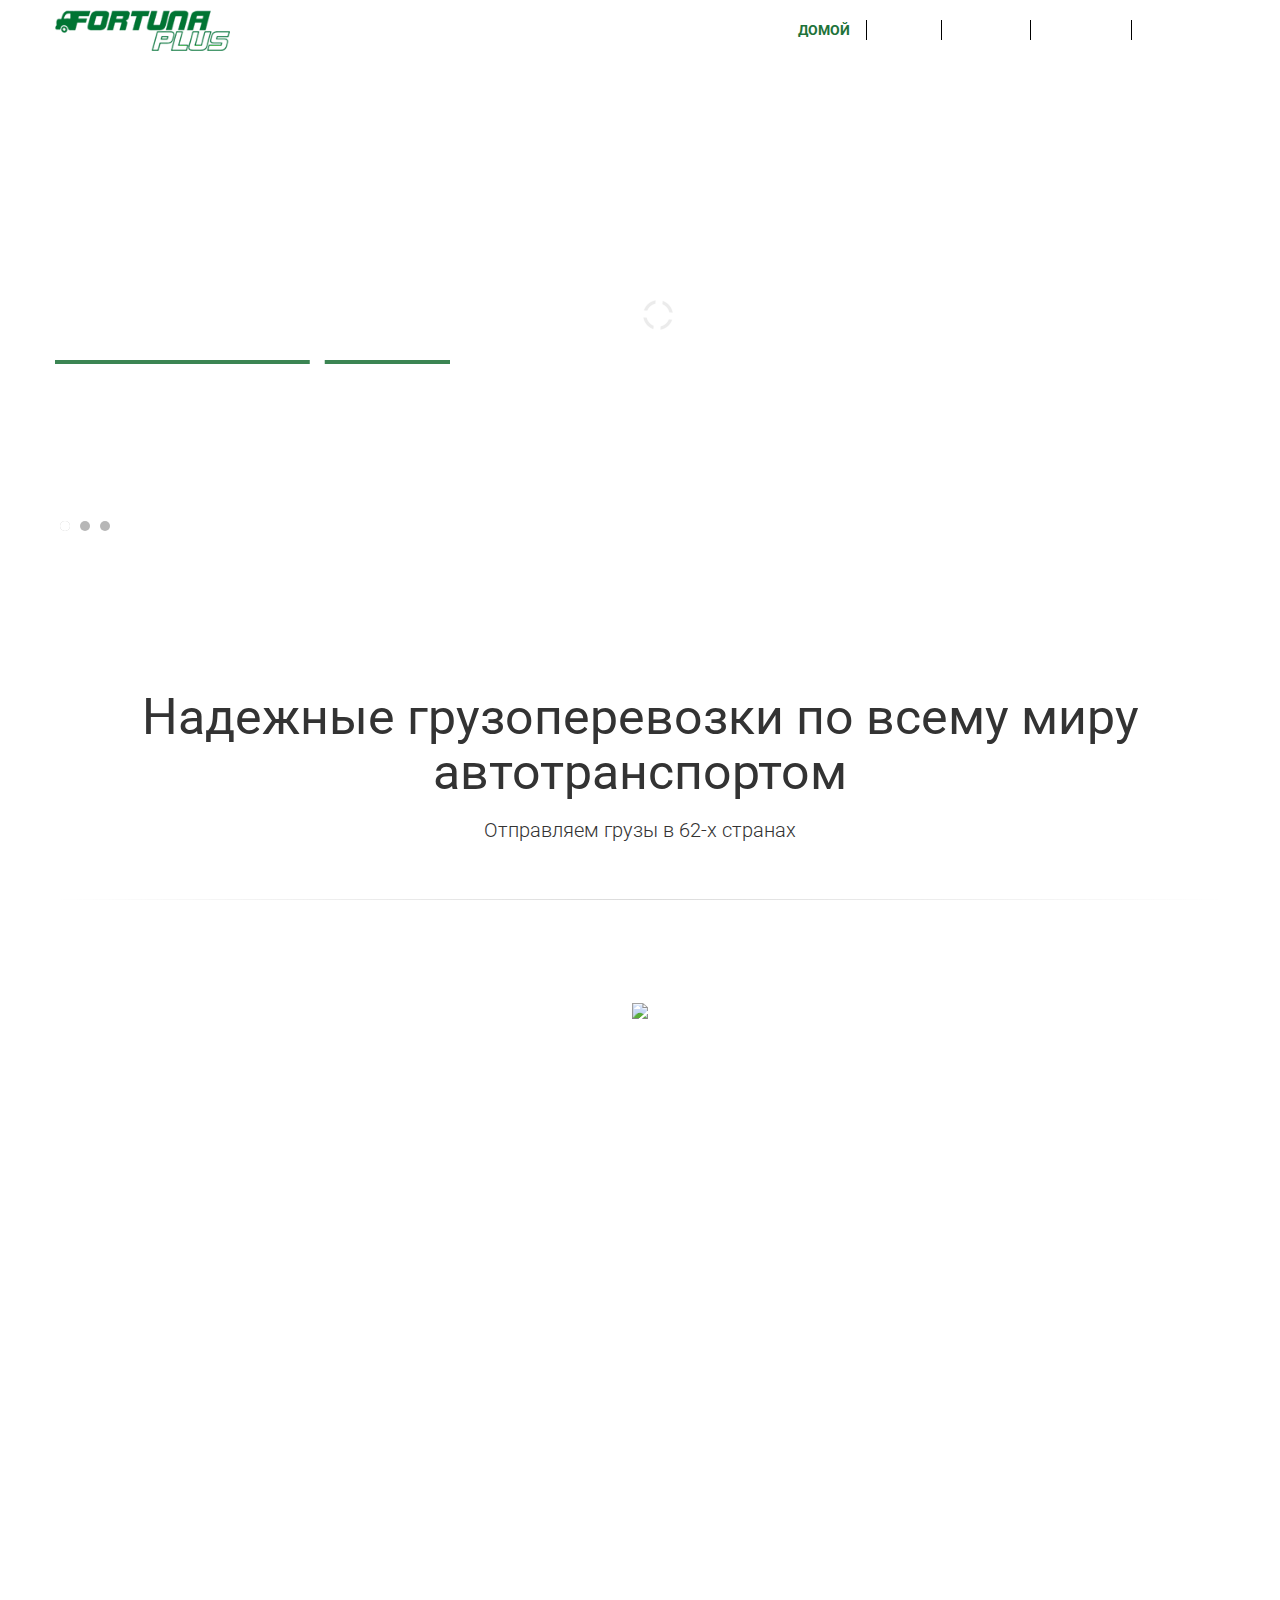
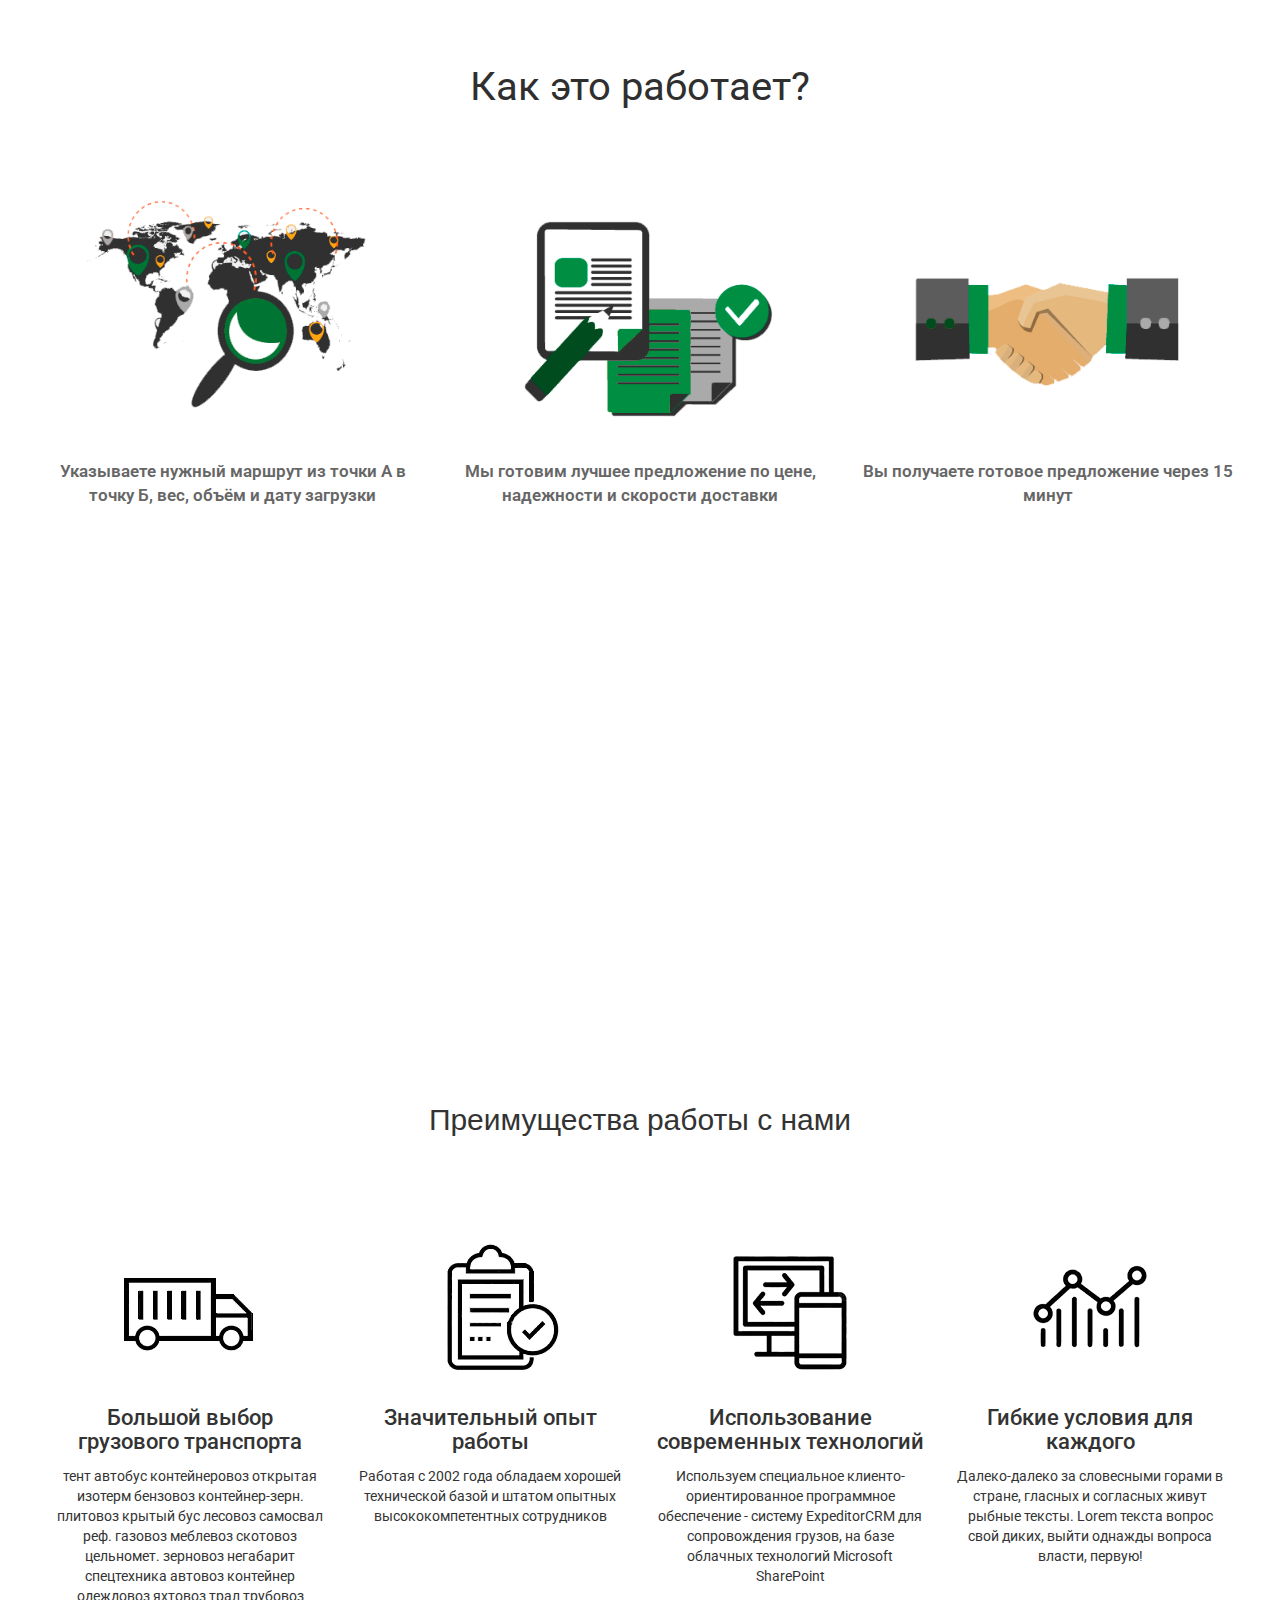
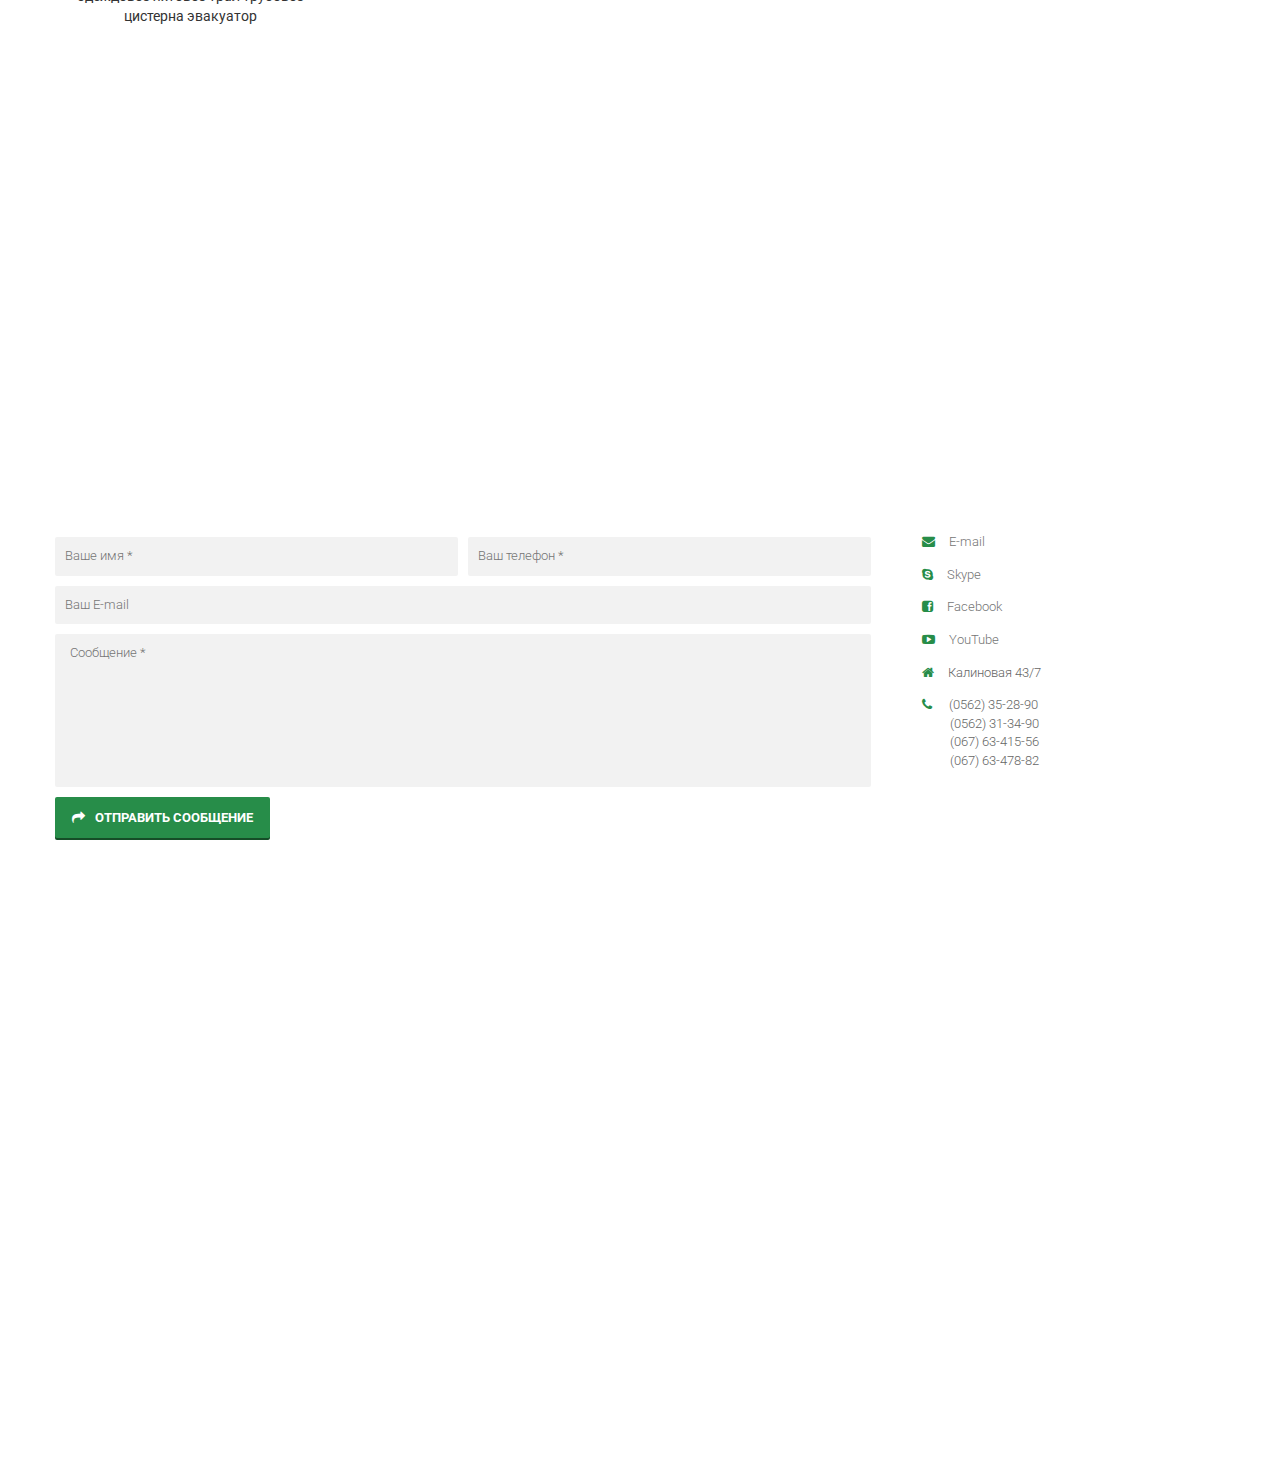
==== index.html @ edd08c59 "refinement" ====
<!DOCTYPE html>
<html lang="ru">
  <head>
		<title>Fortuna Plus - Зелёный свет для Ваших грузов!</title>
		<meta charset="utf-8" />
		<meta name="viewport" content="width=device-width, initial-scale=1.0">
		<link rel="stylesheet" type="text/css" href="css/bootstrap.css">
		<link rel="stylesheet" type="text/css" href="css/font-awesome.css">
		<link rel='stylesheet' id='camera-css'  href='css/camera.css' type='text/css' media='all'>

		<link rel="stylesheet" type="text/css" href="css/slicknav.css">
		<link rel="stylesheet" href="css/prettyPhoto.css" type="text/css" media="screen" title="prettyPhoto main stylesheet" charset="utf-8" />
		<link rel="stylesheet" type="text/css" href="css/style.css">
		
		
		<script type="text/javascript" src="js/jquery-1.8.3.min.js"></script>
		<script src="js/jquery.vide.min.js"></script>

		<link href='http://fonts.googleapis.com/css?family=Roboto:400,300,700|Open+Sans:700' rel='stylesheet' type='text/css'>
		<script type="text/javascript" src="js/jquery.mobile.customized.min.js"></script>
		<script type="text/javascript" src="js/jquery.easing.1.3.js"></script> 
		<script type="text/javascript" src="js/camera.min.js"></script>
		<script type="text/javascript" src="js/myscript.js"></script>
		<script src="js/sorting.js" type="text/javascript"></script>
		<script src="js/jquery.isotope.js" type="text/javascript"></script>
		<script type="text/javascript" src="js/jquery.nav.js"></script>
		

		<script>
			jQuery(function(){
					jQuery('#camera_wrap_1').camera({
					transPeriod: 500,
					time: 3400,
					height: '490px',
					thumbnails: false,
					pagination: true,
					playPause: false,
					loader: false,
					navigation: false,
					hover: false
				});
			});
		</script>
		
	</head>
	<body>
    
    <!--home start-->  
    <div id="home">
    	<div class="headerLine" data-vide-bg="video/volvo5">
	<div id="menuF" class="header">
		<div class="container">
			<div class="row">
				<div class="logo col-md-4">
					<div class="logo">
						<img src="images/logo1.png">
					</div>
				</div>
				<div class="col-md-8">
					<div class="navmenu">
						<div class="navmenu-child">
							<ul id="menu">
								<li class="active" ><a href="#home">Домой</a></li>
								<li><a href="#about">О нас</a></li>
								<li><a href="#project">Услуги</a></li>
								<li><a href="#news">Новости</a></li>
								<li class="last"><a href="#contact">Контакты</a></li>
								<!--li><a href="#features">Features</a></li-->
							</ul>
						</div>
					</div>
				</div>
			</div>
		</div>
	</div>
		<div class="container">
			<div class="row wrap">
				<div class="col-md-12 gallery"> 
						<div class="camera_wrap camera_white_skin" id="camera_wrap_1">
							<div data-thumb="" data-src="images/slides/blank.gif">
								<div class="img-responsive camera_caption fadeFromBottom">
									<h2>Быстро.</h2>
								</div>
							</div>
							<div data-thumb="" data-src="images/slides/blank.gif">
								<div class="img-responsive camera_caption fadeFromBottom">
									<h2>Качественно.</h2>
								</div>
							</div>
							<div data-thumb="" data-src="images/slides/blank.gif">
								<div class="img-responsive camera_caption fadeFromBottom">
									<h2>Надежно.</h2>
								</div>
							</div>
						</div><!-- #camera_wrap_1 -->
				</div>
			</div>
		</div>
	</div>
		<!-- <div class="container">
			<div class="row">
				<div class="col-md-4 project">
					<h3 id="counter">0</h3>
					<h4>Страны</h4>
					<p>Наша компения основана в 2002 году и специализируется в области межрународных грузовых перевозок автомобильным транспортом. </p>
				</div>
				<div class="col-md-4 project">
					<h3 id="counter1">0</h3>
					<h4>Заказов</h4>
					<p>В год для 115 наших постоянных клиентов.  </p>
				</div>
				<div class="col-md-4 project">
					<h3 id="counter2" style="margin-left: 20px;">0</h3>
					<h4 style="margin-left: 20px;">Километров позади</h4>
					<p>Мы предоставляем грузовые перевозки всеми видами автомобильного транспорта. </p>
				</div>
			</div>
		</div>-->
		<div class="container">
			<div class="row">
				<div class="col-md-12 cBusiness">
					<h3>Надежные грузоперевозки по всему миру автотранспортом</h3>
					<span>Отправляем грузы в 62-х странах</span>
				</div>
			</div>
		</div>
				<div class="container">
			<div class="row">
				<div class="col-md-12 hr1">
					<hr/>
				</div>
			</div>
		</div>
		<div class="container">
			<div class="row">
				<div class="col-md-12 centPic">
					<img class="img-responsive"  src="images/05.png"/>
				</div>
			</div>
		</div>   
    </div>
    
    <!--about start-->    
    
    <div id="about">
    	<div class="line2">
			<div class="container">
				<div class="row Fresh">
					<div class="col-md-4 project">
						<h3 id="counter">0</h3>
						<h4>Год основания</h4>
						<p>Наша компения основана в 2002 году и специализируется в области межрународных грузовых перевозок автомобильным транспортом. </p>
					</div>
					<div class="col-md-4 project">
						<h3 id="counter1">0</h3>
						<h4>Заказов</h4>
						<p>В год для 115 наших постоянных клиентов.  </p>
					</div>
					<div class="col-md-4 project">
						<h3 id="counter2">0</h3>
						<h4>Километров позади</h4>
						<p>Мы предоставляем грузовые перевозки всеми видами автомобильного транспорта. </p>
					</div>		
				</div>
			</div>
		</div>
		<div class="container">
			<div class="row">
				<div class="col-md-12 wwa">
					<span name="about" ></span>
					<h3>Как это работает?</h3>
				</div>
			</div>
		</div>
		<div class="container">
			<div class="row team">
				<div class="col-md-4 b1">
						<img class="img-responsive img-how-work" src="images/w1.png">
						<p>Указываете нужный маршрут из точки А в точку Б, вес, объём и дату загрузки</p>
				</div>
			
			
				<div class="col-md-4">
						<img class="img-responsive img-how-work" src="images/w2.png">
						<p>Мы готовим лучшее предложение по цене, надежности и скорости доставки</p>
				</div>
		
			
				<div class="col-md-4 b3">
						<img class="img-responsive img-how-work" src="images/w3.png">
						<p>Вы получаете готовое предложение через 15 минут</p>
				</div>
			</div>
		</div>
		<div class="line3">
			<div class="container">
				<div id="project1" ></div>
				<div class="row Ama">
					<div class="col-md-12">
					<span name="projects" id="projectss"></span>
					<h3>Почему мы?</h3>
						<p>К каждому клиенту у нас индивидуальный подход, для
						стабильной и продуктивной работы клиенту выделяется
						минимум два менеджера. Для клиентов подбираем
						самых надежных и проверенных перевозчиков. Если
						предоставлена информация заблаговременно
						подбираем предложение с самой минимальной ценой,
						перевозчика который выгружается рядом с Вашим
						местом загрузки. У нас всегда есть транспорт</p>
					</div>
				</div>
			</div>
		</div>

	<div class="section">
      <div class="container">
      	<div class="row">
      		<div class="col-md-12">
      			<h2 class="features-header">Преимущества работы с нами</h2>
      		</div>
      	</div>
      	<div class="row">
      		<div class="features">
      			<div class="col-md-3">
      				<div class="features-block">
	              	<div class="features-img">
	                	<picture>
	                    <img src="images/why-us/1.png" alt="">
	                	</picture>
			              </div>
			                <h3>Большой выбор грузового транспорта</h3>
							<p>тент автобус контейнеровоз открытая
							изотерм бензовоз контейнер-зерн. плитовоз
							крытый бус лесовоз самосвал
							реф. газовоз меблевоз скотовоз
							цельномет. зерновоз негабарит спецтехника
							автовоз контейнер одеждовоз яхтовоз
							трал трубовоз цистерна эвакуатор</p>
			            </div>
      			</div>
      			<div class="col-md-3">
      				<div class="features-block">
	              	<div class="features-img">
	                <picture>
	                    <img src="images/why-us/2.png" alt="">
	                </picture>
	              	</div>
						<h3>Значительный опыт работы</h3>
						<p>Работая с 2002 года обладаем хорошей
						технической базой и штатом опытных
						высококомпетентных сотрудников</p>
	            </div>
      			</div>
      			<div class="col-md-3">
      				<div class="features-block">
	               	<div class="features-img">
	                <picture>
	                    <img src="images/why-us/3.png" alt="">
	                </picture>
	             	</div>
						<h3>Использование современных технологий</h3>
						<p>Используем специальное клиенто-
						ориентированное программное обеспечение -
						систему ExpeditorCRM для сопровождения грузов,
						на базе облачных технологий Microsoft SharеPoint</p>
	              </div>
      			</div>
      			<div class="col-md-3">
      				<div class="features-block">
	              	<div class="features-img">
	                <picture>
	                    <img src="images/why-us/4.png" alt="Экономите на материалах">
	                </picture> 
	              	</div>
						<h3>Гибкие условия для каждого</h3>
						<p>Далеко-далеко за словесными горами в стране, гласных и согласных живут рыбные тексты. Lorem текста вопрос свой диких, выйти однажды вопроса власти, первую!</p>
	            </div>
      			</div>
        </div>
      	</div>
      </div>
    </div>          
        <!--contact start-->
    
    <div id="contact">
    	<div class="line5">					
			<div class="container">
				<div class="row Ama">
					<div class="col-md-12">
					<h3>Остались вопросы? <br> Мы здесь, чтобы ответить на Ваши вопросы!</h3>
					</div>
				</div>
			</div>
		</div>
		<div class="container">
			<div class="row">
				<div class="col-md-9 col-xs-12 forma">
					<form>
						<input type="text" class="col-md-6 col-xs-12 name" name='name' placeholder='Ваше имя *'/>
						<input type="text" class="col-md-6 col-xs-12 Email" name='Email' placeholder='Ваш телефон *'/>
						<input type="text" class="col-md-12 col-xs-12 Subject" name='Subject' placeholder='Ваш E-mail'/>
						<textarea type="text" class="col-md-12 col-xs-12 Message" name='Message' placeholder='Сообщение *'></textarea>
						<div class="cBtn col-xs-12">
							<ul>
								<li class="send"><a href="#"><i class="fa fa-share"></i>Отправить сообщение</a></li>
							</ul>
						</div>
					</form>
				</div>
				<div class="col-md-3 col-xs-12 cont">
					<ul>
						<li><a href="#"><i class="fa fa-envelope"></i>E-mail</li></a>
						<li><a href="#"><i class="fa fa-skype"></i>Skype</li></a>
						<li><a href="#"><i class="fa fa-facebook-square"></i>Facebook</li></a>
						<li><a href="#"><i class="fa fa-youtube-play"></i>YouTube</li></a>
						<li><i class="fa fa-home"></i>Калиновая 43/7</li>
						<li><i class="fa fa-phone"></i>
							(0562) 35-28-90 <br> 
							<span class="phone-number">(0562) 31-34-90</span> <br>
							<span class="phone-number">(067) 63-415-56</span> <br>
							<span class="phone-number">(067) 63-478-82</span>
						</li>
					</ul>
				</div>
			</div>
		</div>
		<div class="line6">
					<iframe src="https://www.google.com/maps/embed?pb=!1m18!1m12!1m3!1d2643.0593416342863!2d35.06422568577631!3d48.51292710857811!2m3!1f0!2f0!3f0!3m2!1i1024!2i768!4f13.1!3m3!1m2!1s0x40d9588b8c08177b%3A0x785d7d36f1b8327f!2z0LLRg9C70LjRhtGPINCa0LDQu9C40L3QvtCy0LAsIDQzLCDQlNC90ZbQv9GA0L7MgSwg0JTQvdGW0L_RgNC-0L_QtdGC0YDQvtCy0YHRjNC60LAg0L7QsdC70LDRgdGC0Yw!5e0!3m2!1sru!2sua!4v1508661675381" width="100%" height="750" frameborder="0" style="border:0"></iframe>			
		</div> 
		</div> 

	<script src="js/jquery.prettyPhoto.js" type="text/javascript" charset="utf-8"></script>
	<script src="js/bootstrap.min.js"></script>
	<script src="js/jquery.slicknav.js"></script>
	<script>
			$(document).ready(function(){
			$(".bhide").click(function(){
				$(".hideObj").slideDown();
				$(this).hide(); //.attr()
				return false;
			});
			$(".bhide2").click(function(){
				$(".container.hideObj2").slideDown();
				$(this).hide(); // .attr()
				return false;
			});
				
			$('.heart').mouseover(function(){
					$(this).find('i').removeClass('fa-heart-o').addClass('fa-heart');
				}).mouseout(function(){
					$(this).find('i').removeClass('fa-heart').addClass('fa-heart-o');
				});
				
				function sdf_FTS(_number,_decimal,_separator)
				{
				var decimal=(typeof(_decimal)!='undefined')?_decimal:2;
				var separator=(typeof(_separator)!='undefined')?_separator:'';
				var r=parseFloat(_number)
				var exp10=Math.pow(10,decimal);
				r=Math.round(r*exp10)/exp10;
				rr=Number(r).toFixed(decimal).toString().split('.');
				b=rr[0].replace(/(\d{1,3}(?=(\d{3})+(?:\.\d|\b)))/g,"\$1"+separator);
				r=(rr[1]?b+'.'+rr[1]:b);

				return r;
}
				
			setTimeout(function(){
					$('#counter').text('0');
					$('#counter1').text('0');
					$('#counter2').text('0');
					setInterval(function(){
						
						var curval=parseInt($('#counter').text());
						var curval1=parseInt($('#counter1').text().replace(' ',''));
						var curval2=parseInt($('#counter2').text());
						if(curval<=2000){
							$('#counter').text(curval+2);
						}
						if(curval1<=785){
							$('#counter1').text(sdf_FTS((curval1+1),0,' '));
						}
						if(curval2<=10300000){
							$('#counter2').text(curval2+10000);
						}
					}, 2);
					
				}, 500);
			});
	</script>
	<script type="text/javascript">
	jQuery(document).ready(function(){
		jQuery('#menu').slicknav();
		
	});
	</script>
	
	<script type="text/javascript">
    $(document).ready(function(){
       
        var $menu = $("#menuF");
            
        $(window).scroll(function(){
            if ( $(this).scrollTop() > 530 && $menu.hasClass("header") ){
                $menu.fadeOut('10',function(){
                    $(this).removeClass("header")
                           .addClass("fixed transbg")
                           .fadeIn('10');
                });
            } else if($(this).scrollTop() <= 450 && $menu.hasClass("fixed")) {
                $menu.fadeOut('fast',function(){
                    $(this).removeClass("fixed transbg")
                           .addClass("header")
                           .fadeIn('10');
                });
            }
        });
	});
    //jQuery
	</script>
	<script>
		/*menu*/
		function calculateScroll() {
			var contentTop      =   [];
			var contentBottom   =   [];
			var winTop      =   $(window).scrollTop();
			var rangeTop    =   200;
			var rangeBottom =   500;
			$('.navmenu').find('a').each(function(){
				contentTop.push( $( $(this).attr('href') ).offset().top );
				contentBottom.push( $( $(this).attr('href') ).offset().top + $( $(this).attr('href') ).height() );
			})
			$.each( contentTop, function(i){
				if ( winTop > contentTop[i] - rangeTop && winTop < contentBottom[i] - rangeBottom ){
					$('.navmenu li')
					.removeClass('active')
					.eq(i).addClass('active');				
				}
			})
		};
		
		$(document).ready(function(){
			calculateScroll();
			$(window).scroll(function(event) {
				calculateScroll();
			});
			$('.navmenu ul li a').click(function() {  
				$('html, body').animate({scrollTop: $(this.hash).offset().top - 80}, 800);
				return false;
			});
		});		
	</script>	
	<script type="text/javascript" charset="utf-8">

		jQuery(document).ready(function(){
			jQuery(".pretty a[rel^='prettyPhoto']").prettyPhoto({animation_speed:'normal',theme:'light_square',slideshow:3000, autoplay_slideshow: true, social_tools: ''});
			
		});
	</script>
	</body>
	
</html>
---- css/camera.css ----
/**************************
*
*	GENERAL
*
**************************/
.camera_wrap a, .camera_wrap img, 
.camera_wrap ol, .camera_wrap ul, .camera_wrap li,
.camera_wrap table, .camera_wrap tbody, .camera_wrap tfoot, .camera_wrap thead, .camera_wrap tr, .camera_wrap th, .camera_wrap td
.camera_thumbs_wrap a, .camera_thumbs_wrap img, 
.camera_thumbs_wrap ol, .camera_thumbs_wrap ul, .camera_thumbs_wrap li,
.camera_thumbs_wrap table, .camera_thumbs_wrap tbody, .camera_thumbs_wrap tfoot, .camera_thumbs_wrap thead, .camera_thumbs_wrap tr, .camera_thumbs_wrap th, .camera_thumbs_wrap td {
	background: none;
	border: 0;
	font: inherit;
	font-size: 100%;
	margin: 0;
	padding: 0;
	vertical-align: baseline;
	list-style: none
}
.camera_wrap {
	display: none;
	float: left;
	position: relative;
	z-index: 0;
}
.camera_wrap img {
	max-width: none!important;
}
.camera_fakehover {
	height: 100%;
	min-height: 60px;
	position: relative;
	width: 100%;
	z-index: 1;
}
.camera_wrap {
	width: 100%;
}
.camera_src {
	display: none;
}
.cameraCont, .cameraContents {
	height: 100%;
	position: relative;
	width: 100%;
	z-index: 1;
}
.cameraSlide {
	bottom: 0;
	left: 0;
	position: absolute;
	right: 0;
	top: 0;
	width: 100%;
}
.cameraContent {
	bottom: 0;
	display: none;
	left: 0;
	position: absolute;
	right: 0;
	top: 0;
	width: 100%;
}
.camera_target {
	display:none;
	bottom: 0;
		/*height: 100%;    */      /*gallery*/
		/*position: absolute; */   /*gallery*/
	left: 0;
	overflow: hidden;
	right: 0;
	text-align: left;
	top: 0;
	width: 100%;
	z-index: 0;
}
.camera_overlayer {
	bottom: 0;
	height: 100%;
	left: 0;
	overflow: hidden;
	position: absolute;
	right: 0;
	top: 0;
	width: 100%;
	z-index: 0;
}
.camera_target_content {
	bottom: 0;
	left: 0;
	overflow: hidden;
	position: absolute;
	right: 0;
	top: 0;
	z-index: 2;
}
.camera_target_content .camera_link {
    background: url(../images/blank.gif);
	display: block;
	height: 100%;
	text-decoration: none;
}
.camera_loader {
    background: #fff url(../images/camera-loader.gif) no-repeat center;
	background: rgba(255, 255, 255, 0.9) url(../images/camera-loader.gif) no-repeat center;
	border: 1px solid #ffffff;
	-webkit-border-radius: 18px;
	-moz-border-radius: 18px;
	border-radius: 18px;
	height: 36px;
	left: 50%;
	overflow: hidden;
	position: absolute;
	//margin: -18px 0 0 -18px;
	top: 30%;
	width: 36px;
	z-index: 3;
}
.camera_bar {
	bottom: 0;
	left: 0;
	overflow: hidden;
	position: absolute;
	right: 0;
	top: 0;
	z-index: 3;
}
.camera_thumbs_wrap.camera_left .camera_bar, .camera_thumbs_wrap.camera_right .camera_bar {
	height: 100%;
	position: absolute;
	width: auto;
}
.camera_thumbs_wrap.camera_bottom .camera_bar, .camera_thumbs_wrap.camera_top .camera_bar {
	height: auto;
	position: absolute;
	width: 100%;
}
.camera_nav_cont {
	height: 65px;
	overflow: hidden;
	position: absolute;
	right: 9px;
	top: 15px;
	width: 120px;
	z-index: 4;
}
.camera_caption {
	left: -20px;
	top: 320px;
	display: block;
	position: absolute;
	//width: 100%;
}
.camera_caption > div {
	padding: 10px 20px;
}
.camerarelative {
	overflow: hidden;
	position: relative;
}
.imgFake {
	cursor: pointer;
}
.camera_prevThumbs {
	bottom: 4px;
	cursor: pointer;
	left: 0;
	position: absolute;
	top: 4px;
	visibility: hidden;
	width: 30px;
	z-index: 10;
}
.camera_prevThumbs div {
	background: url(../images/camera_skins.png) no-repeat -160px 0;
	display: block;
	height: 40px;
	margin-top: -20px;
	position: absolute;
	top: 50%;
	width: 30px;
}
.camera_nextThumbs {
	bottom: 4px;
	cursor: pointer;
	position: absolute;
	right: 0;
	top: 4px;
	visibility: hidden;
	width: 30px;
	z-index: 10;
}
.camera_nextThumbs div {
	background: url(../images/camera_skins.png) no-repeat -190px 0;
	display: block;
	height: 40px;
	margin-top: -20px;
	position: absolute;
	top: 50%;
	width: 30px;
}
.camera_command_wrap .hideNav {
	display: none;
}
.camera_command_wrap {
	left: 0;
	position: relative;
	right:0;
	z-index: 4;
}
.camera_wrap .camera_pag .camera_pag_ul {
	list-style: none;
	margin: 0;
	padding: 0;
	text-align: left;
}
.camera_wrap .camera_pag .camera_pag_ul li {
	-webkit-border-radius: 8px;
	-moz-border-radius: 8px;
	border-radius: 8px;
	cursor: pointer;
	display: inline-block;
	height: 10px !important;
	margin: 30px 5px;
	position: relative;
	text-align: left;
	text-indent: -9999px;
	width: 10px !important;
}
.camera_commands_emboss .camera_pag .camera_pag_ul li {
	-moz-box-shadow:
		0px 1px 0px rgba(255,255,255,1),
		inset 0px 1px 1px rgba(0,0,0,0.2);
	-webkit-box-shadow:
		0px 1px 0px rgba(255,255,255,1),
		inset 0px 1px 1px rgba(0,0,0,0.2);
	box-shadow:
		0px 1px 0px rgba(255,255,255,1),
		inset 0px 1px 1px rgba(0,0,0,0.2);
}
.camera_wrap .camera_pag .camera_pag_ul li > span {
	-webkit-border-radius: 5px;
	-moz-border-radius: 5px;
	border-radius: 5px;
	height: 10px;
	left: 0px;
	overflow: hidden;
	position: absolute;
	top: 0px;
	width: 10px;
}
/*.camera_commands_emboss .camera_pag .camera_pag_ul li:hover > span {
	-moz-box-shadow:
		0px 1px 0px rgba(255,255,255,1),
		//inset 0px 1px 1px rgba(0,0,0,0.2);
	-webkit-box-shadow:
		0px 1px 0px rgba(255,255,255,1),
		//inset 0px 1px 1px rgba(0,0,0,0.2);
	box-shadow:
		0px 1px 0px rgba(255,255,255,1),
		//inset 0px 1px 1px rgba(0,0,0,0.2);
}*/
.camera_wrap .camera_pag .camera_pag_ul li.cameracurrent > span {
	-moz-box-shadow: 0;
	-webkit-box-shadow: 0;
	box-shadow: 0;
}
.camera_pag_ul li img {
	display: none;
	position: absolute;
}
.camera_pag_ul .thumb_arrow {
    border-left: 4px solid transparent;
    border-right: 4px solid transparent;
    border-top: 4px solid;
	top: 0;
	left: 50%;
	//margin-left: -4px;
	position: absolute;
}
.camera_prev, .camera_next, .camera_commands {
	cursor: pointer;
	height: 40px;
	margin-top: -20px;
	position: absolute;
	top: 50%;
	width: 40px;
	z-index: 2;
}
.camera_prev {
	left: 0;
}
.camera_prev > span {
	background: url(../images/camera_skins.png) no-repeat 0 0;
	display: block;
	height: 40px;
	width: 40px;
}
.camera_next {
	right: 0;
}
.camera_next > span {
	background: url(../images/camera_skins.png) no-repeat -40px 0;
	display: block;
	height: 40px;
	width: 40px;
}
.camera_commands {
	right: 41px;
}
.camera_commands > .camera_play {
	background: url(../images/camera_skins.png) no-repeat -80px 0;
	height: 40px;
	width: 40px;
}
.camera_commands > .camera_stop {
	background: url(../images/camera_skins.png) no-repeat -120px 0;
	display: block;
	height: 40px;
	width: 40px;
}
.camera_wrap .camera_pag .camera_pag_ul li {
	-webkit-border-radius: 8px;
	-moz-border-radius: 8px;
	border-radius: 8px;
	cursor: pointer;
	display: inline-block;
	height: 16px;
	margin: 30px 5px;
	position: relative;
	text-indent: -9999px;
	width: 16px;
}
.camera_thumbs_cont {
	-webkit-border-bottom-right-radius: 4px;
	-webkit-border-bottom-left-radius: 4px;
	-moz-border-radius-bottomright: 4px;
	-moz-border-radius-bottomleft: 4px;
	border-bottom-right-radius: 4px;
	border-bottom-left-radius: 4px;
	overflow: hidden;
	position: relative;
	width: 100%;
}
.camera_commands_emboss .camera_thumbs_cont {
	-moz-box-shadow:
		0px 1px 0px rgba(255,255,255,1),
		inset 0px 1px 1px rgba(0,0,0,0.2);
	-webkit-box-shadow:
		0px 1px 0px rgba(255,255,255,1),
		inset 0px 1px 1px rgba(0,0,0,0.2);
	box-shadow:
		0px 1px 0px rgba(255,255,255,1),
		inset 0px 1px 1px rgba(0,0,0,0.2);
}
.camera_thumbs_cont > div {
	float: left;
	width: 100%;
}
.camera_thumbs_cont ul {
	overflow: hidden;
	padding: 3px 4px 8px;
	position: relative;
	text-align: center;
}
.camera_thumbs_cont ul li {
	display: inline;
	padding: 0 4px;
}
.camera_thumbs_cont ul li > img {
	border: 1px solid;
	cursor: pointer;
	margin-top: 5px;
	vertical-align:bottom;
}
.camera_clear {
	display: block;
	clear: both;
}
.showIt {
	display: none;
}
.camera_clear {
	clear: both;
	display: block;
	height: 1px;
	margin: -1px 0 25px;
	position: relative;
}
/**************************
*
*	COLORS & SKINS
*
**************************/
.pattern_1 .camera_overlayer {
	background: url(../images/patterns/overlay1.png) repeat;
}
.pattern_2 .camera_overlayer {
	background: url(../images/patterns/overlay2.png) repeat;
}
.pattern_3 .camera_overlayer {
	background: url(../images/patterns/overlay3.png) repeat;
}
.pattern_4 .camera_overlayer {
	background: url(../images/patterns/overlay4.png) repeat;
}
.pattern_5 .camera_overlayer {
	background: url(../images/patterns/overlay5.png) repeat;
}
.pattern_6 .camera_overlayer {
	background: url(../images/patterns/overlay6.png) repeat;
}
.pattern_7 .camera_overlayer {
	background: url(../images/patterns/overlay7.png) repeat;
}
.pattern_8 .camera_overlayer {
	background: url(../images/patterns/overlay8.png) repeat;
}
.pattern_9 .camera_overlayer {
	background: url(../images/patterns/overlay9.png) repeat;
}
.pattern_10 .camera_overlayer {
	background: url(../images/patterns/overlay10.png) repeat;
}
.camera_caption {
	color: #fff;
}
.camera_caption > div {
	margin-top: -250px;
	//background: #000;
	//background: rgba(0, 0, 0, 0.8);
}
.camera_wrap .camera_pag .camera_pag_ul li {
	background: #796c69;
}
.camera_wrap .camera_pag .camera_pag_ul li:hover > span {
	background: #796c69;
}
.camera_wrap .camera_pag .camera_pag_ul li.cameracurrent > span {
	background: #fff;
}
.camera_pag_ul li img {
	border: 4px solid #e6e6e6;
	-moz-box-shadow: 0px 3px 6px rgba(0,0,0,.5);
	-webkit-box-shadow: 0px 3px 6px rgba(0,0,0,.5);
	box-shadow: 0px 3px 6px rgba(0,0,0,.5);
}
.camera_pag_ul .thumb_arrow {
    border-top-color: #e6e6e6;
}
.camera_pag{
	margin-top: -149px;
}	
.camera_prevThumbs, .camera_nextThumbs, .camera_prev, .camera_next, .camera_commands, .camera_thumbs_cont {
	//background: #d8d8d8;
	//background: rgba(216, 216, 216, 0.85);
}
.camera_wrap .camera_pag .camera_pag_ul li {
	background: #b7b7b7;
}
.camera_thumbs_cont ul li > img {
	border-color: 1px solid #000;
}
/*AMBER SKIN*/
.camera_amber_skin .camera_prevThumbs div {
	background-position: -160px -160px;
}
.camera_amber_skin .camera_nextThumbs div {
	background-position: -190px -160px;
}
.camera_amber_skin .camera_prev > span {
	background-position: 0 -160px;
}
.camera_amber_skin .camera_next > span {
	background-position: -40px -160px;
}
.camera_amber_skin .camera_commands > .camera_play {
	background-position: -80px -160px;
}
.camera_amber_skin .camera_commands > .camera_stop {
	background-position: -120px -160px;
}
/*ASH SKIN*/
.camera_ash_skin .camera_prevThumbs div {
	background-position: -160px -200px;
}
.camera_ash_skin .camera_nextThumbs div {
	background-position: -190px -200px;
}
.camera_ash_skin .camera_prev > span {
	background-position: 0 -200px;
}
.camera_ash_skin .camera_next > span {
	background-position: -40px -200px;
}
.camera_ash_skin .camera_commands > .camera_play {
	background-position: -80px -200px;
}
.camera_ash_skin .camera_commands > .camera_stop {
	background-position: -120px -200px;
}
/*AZURE SKIN*/
.camera_azure_skin .camera_prevThumbs div {
	background-position: -160px -240px;
}
.camera_azure_skin .camera_nextThumbs div {
	background-position: -190px -240px;
}
.camera_azure_skin .camera_prev > span {
	background-position: 0 -240px;
}
.camera_azure_skin .camera_next > span {
	background-position: -40px -240px;
}
.camera_azure_skin .camera_commands > .camera_play {
	background-position: -80px -240px;
}
.camera_azure_skin .camera_commands > .camera_stop {
	background-position: -120px -240px;
}
/*BEIGE SKIN*/
.camera_beige_skin .camera_prevThumbs div {
	background-position: -160px -120px;
}
.camera_beige_skin .camera_nextThumbs div {
	background-position: -190px -120px;
}
.camera_beige_skin .camera_prev > span {
	background-position: 0 -120px;
}
.camera_beige_skin .camera_next > span {
	background-position: -40px -120px;
}
.camera_beige_skin .camera_commands > .camera_play {
	background-position: -80px -120px;
}
.camera_beige_skin .camera_commands > .camera_stop {
	background-position: -120px -120px;
}
/*BLACK SKIN*/
.camera_black_skin .camera_prevThumbs div {
	background-position: -160px -40px;
}
.camera_black_skin .camera_nextThumbs div {
	background-position: -190px -40px;
}
.camera_black_skin .camera_prev > span {
	background-position: 0 -40px;
}
.camera_black_skin .camera_next > span {
	background-position: -40px -40px;
}
.camera_black_skin .camera_commands > .camera_play {
	background-position: -80px -40px;
}
.camera_black_skin .camera_commands > .camera_stop {
	background-position: -120px -40px;
}
/*BLUE SKIN*/
.camera_blue_skin .camera_prevThumbs div {
	background-position: -160px -280px;
}
.camera_blue_skin .camera_nextThumbs div {
	background-position: -190px -280px;
}
.camera_blue_skin .camera_prev > span {
	background-position: 0 -280px;
}
.camera_blue_skin .camera_next > span {
	background-position: -40px -280px;
}
.camera_blue_skin .camera_commands > .camera_play {
	background-position: -80px -280px;
}
.camera_blue_skin .camera_commands > .camera_stop {
	background-position: -120px -280px;
}
/*BROWN SKIN*/
.camera_brown_skin .camera_prevThumbs div {
	background-position: -160px -320px;
}
.camera_brown_skin .camera_nextThumbs div {
	background-position: -190px -320px;
}
.camera_brown_skin .camera_prev > span {
	background-position: 0 -320px;
}
.camera_brown_skin .camera_next > span {
	background-position: -40px -320px;
}
.camera_brown_skin .camera_commands > .camera_play {
	background-position: -80px -320px;
}
.camera_brown_skin .camera_commands > .camera_stop {
	background-position: -120px -320px;
}
/*BURGUNDY SKIN*/
.camera_burgundy_skin .camera_prevThumbs div {
	background-position: -160px -360px;
}
.camera_burgundy_skin .camera_nextThumbs div {
	background-position: -190px -360px;
}
.camera_burgundy_skin .camera_prev > span {
	background-position: 0 -360px;
}
.camera_burgundy_skin .camera_next > span {
	background-position: -40px -360px;
}
.camera_burgundy_skin .camera_commands > .camera_play {
	background-position: -80px -360px;
}
.camera_burgundy_skin .camera_commands > .camera_stop {
	background-position: -120px -360px;
}
/*CHARCOAL SKIN*/
.camera_charcoal_skin .camera_prevThumbs div {
	background-position: -160px -400px;
}
.camera_charcoal_skin .camera_nextThumbs div {
	background-position: -190px -400px;
}
.camera_charcoal_skin .camera_prev > span {
	background-position: 0 -400px;
}
.camera_charcoal_skin .camera_next > span {
	background-position: -40px -400px;
}
.camera_charcoal_skin .camera_commands > .camera_play {
	background-position: -80px -400px;
}
.camera_charcoal_skin .camera_commands > .camera_stop {
	background-position: -120px -400px;
}
/*CHOCOLATE SKIN*/
.camera_chocolate_skin .camera_prevThumbs div {
	background-position: -160px -440px;
}
.camera_chocolate_skin .camera_nextThumbs div {
	background-position: -190px -440px;
}
.camera_chocolate_skin .camera_prev > span {
	background-position: 0 -440px;
}
.camera_chocolate_skin .camera_next > span {
	background-position: -40px -440px;
}
.camera_chocolate_skin .camera_commands > .camera_play {
	background-position: -80px -440px;
}
.camera_chocolate_skin .camera_commands > .camera_stop {
	background-position: -120px -440px	;
}
/*COFFEE SKIN*/
.camera_coffee_skin .camera_prevThumbs div {
	background-position: -160px -480px;
}
.camera_coffee_skin .camera_nextThumbs div {
	background-position: -190px -480px;
}
.camera_coffee_skin .camera_prev > span {
	background-position: 0 -480px;
}
.camera_coffee_skin .camera_next > span {
	background-position: -40px -480px;
}
.camera_coffee_skin .camera_commands > .camera_play {
	background-position: -80px -480px;
}
.camera_coffee_skin .camera_commands > .camera_stop {
	background-position: -120px -480px	;
}
/*CYAN SKIN*/
.camera_cyan_skin .camera_prevThumbs div {
	background-position: -160px -520px;
}
.camera_cyan_skin .camera_nextThumbs div {
	background-position: -190px -520px;
}
.camera_cyan_skin .camera_prev > span {
	background-position: 0 -520px;
}
.camera_cyan_skin .camera_next > span {
	background-position: -40px -520px;
}
.camera_cyan_skin .camera_commands > .camera_play {
	background-position: -80px -520px;
}
.camera_cyan_skin .camera_commands > .camera_stop {
	background-position: -120px -520px	;
}
/*FUCHSIA SKIN*/
.camera_fuchsia_skin .camera_prevThumbs div {
	background-position: -160px -560px;
}
.camera_fuchsia_skin .camera_nextThumbs div {
	background-position: -190px -560px;
}
.camera_fuchsia_skin .camera_prev > span {
	background-position: 0 -560px;
}
.camera_fuchsia_skin .camera_next > span {
	background-position: -40px -560px;
}
.camera_fuchsia_skin .camera_commands > .camera_play {
	background-position: -80px -560px;
}
.camera_fuchsia_skin .camera_commands > .camera_stop {
	background-position: -120px -560px	;
}
/*GOLD SKIN*/
.camera_gold_skin .camera_prevThumbs div {
	background-position: -160px -600px;
}
.camera_gold_skin .camera_nextThumbs div {
	background-position: -190px -600px;
}
.camera_gold_skin .camera_prev > span {
	background-position: 0 -600px;
}
.camera_gold_skin .camera_next > span {
	background-position: -40px -600px;
}
.camera_gold_skin .camera_commands > .camera_play {
	background-position: -80px -600px;
}
.camera_gold_skin .camera_commands > .camera_stop {
	background-position: -120px -600px	;
}
/*GREEN SKIN*/
.camera_green_skin .camera_prevThumbs div {
	background-position: -160px -640px;
}
.camera_green_skin .camera_nextThumbs div {
	background-position: -190px -640px;
}
.camera_green_skin .camera_prev > span {
	background-position: 0 -640px;
}
.camera_green_skin .camera_next > span {
	background-position: -40px -640px;
}
.camera_green_skin .camera_commands > .camera_play {
	background-position: -80px -640px;
}
.camera_green_skin .camera_commands > .camera_stop {
	background-position: -120px -640px	;
}
/*GREY SKIN*/
.camera_grey_skin .camera_prevThumbs div {
	background-position: -160px -680px;
}
.camera_grey_skin .camera_nextThumbs div {
	background-position: -190px -680px;
}
.camera_grey_skin .camera_prev > span {
	background-position: 0 -680px;
}
.camera_grey_skin .camera_next > span {
	background-position: -40px -680px;
}
.camera_grey_skin .camera_commands > .camera_play {
	background-position: -80px -680px;
}
.camera_grey_skin .camera_commands > .camera_stop {
	background-position: -120px -680px	;
}
/*INDIGO SKIN*/
.camera_indigo_skin .camera_prevThumbs div {
	background-position: -160px -720px;
}
.camera_indigo_skin .camera_nextThumbs div {
	background-position: -190px -720px;
}
.camera_indigo_skin .camera_prev > span {
	background-position: 0 -720px;
}
.camera_indigo_skin .camera_next > span {
	background-position: -40px -720px;
}
.camera_indigo_skin .camera_commands > .camera_play {
	background-position: -80px -720px;
}
.camera_indigo_skin .camera_commands > .camera_stop {
	background-position: -120px -720px	;
}
/*KHAKI SKIN*/
.camera_khaki_skin .camera_prevThumbs div {
	background-position: -160px -760px;
}
.camera_khaki_skin .camera_nextThumbs div {
	background-position: -190px -760px;
}
.camera_khaki_skin .camera_prev > span {
	background-position: 0 -760px;
}
.camera_khaki_skin .camera_next > span {
	background-position: -40px -760px;
}
.camera_khaki_skin .camera_commands > .camera_play {
	background-position: -80px -760px;
}
.camera_khaki_skin .camera_commands > .camera_stop {
	background-position: -120px -760px	;
}
/*LIME SKIN*/
.camera_lime_skin .camera_prevThumbs div {
	background-position: -160px -800px;
}
.camera_lime_skin .camera_nextThumbs div {
	background-position: -190px -800px;
}
.camera_lime_skin .camera_prev > span {
	background-position: 0 -800px;
}
.camera_lime_skin .camera_next > span {
	background-position: -40px -800px;
}
.camera_lime_skin .camera_commands > .camera_play {
	background-position: -80px -800px;
}
.camera_lime_skin .camera_commands > .camera_stop {
	background-position: -120px -800px	;
}
/*MAGENTA SKIN*/
.camera_magenta_skin .camera_prevThumbs div {
	background-position: -160px -840px;
}
.camera_magenta_skin .camera_nextThumbs div {
	background-position: -190px -840px;
}
.camera_magenta_skin .camera_prev > span {
	background-position: 0 -840px;
}
.camera_magenta_skin .camera_next > span {
	background-position: -40px -840px;
}
.camera_magenta_skin .camera_commands > .camera_play {
	background-position: -80px -840px;
}
.camera_magenta_skin .camera_commands > .camera_stop {
	background-position: -120px -840px	;
}
/*MAROON SKIN*/
.camera_maroon_skin .camera_prevThumbs div {
	background-position: -160px -880px;
}
.camera_maroon_skin .camera_nextThumbs div {
	background-position: -190px -880px;
}
.camera_maroon_skin .camera_prev > span {
	background-position: 0 -880px;
}
.camera_maroon_skin .camera_next > span {
	background-position: -40px -880px;
}
.camera_maroon_skin .camera_commands > .camera_play {
	background-position: -80px -880px;
}
.camera_maroon_skin .camera_commands > .camera_stop {
	background-position: -120px -880px	;
}
/*ORANGE SKIN*/
.camera_orange_skin .camera_prevThumbs div {
	background-position: -160px -920px;
}
.camera_orange_skin .camera_nextThumbs div {
	background-position: -190px -920px;
}
.camera_orange_skin .camera_prev > span {
	background-position: 0 -920px;
}
.camera_orange_skin .camera_next > span {
	background-position: -40px -920px;
}
.camera_orange_skin .camera_commands > .camera_play {
	background-position: -80px -920px;
}
.camera_orange_skin .camera_commands > .camera_stop {
	background-position: -120px -920px	;
}
/*OLIVE SKIN*/
.camera_olive_skin .camera_prevThumbs div {
	background-position: -160px -1080px;
}
.camera_olive_skin .camera_nextThumbs div {
	background-position: -190px -1080px;
}
.camera_olive_skin .camera_prev > span {
	background-position: 0 -1080px;
}
.camera_olive_skin .camera_next > span {
	background-position: -40px -1080px;
}
.camera_olive_skin .camera_commands > .camera_play {
	background-position: -80px -1080px;
}
.camera_olive_skin .camera_commands > .camera_stop {
	background-position: -120px -1080px	;
}
/*PINK SKIN*/
.camera_pink_skin .camera_prevThumbs div {
	background-position: -160px -960px;
}
.camera_pink_skin .camera_nextThumbs div {
	background-position: -190px -960px;
}
.camera_pink_skin .camera_prev > span {
	background-position: 0 -960px;
}
.camera_pink_skin .camera_next > span {
	background-position: -40px -960px;
}
.camera_pink_skin .camera_commands > .camera_play {
	background-position: -80px -960px;
}
.camera_pink_skin .camera_commands > .camera_stop {
	background-position: -120px -960px	;
}
/*PISTACHIO SKIN*/
.camera_pistachio_skin .camera_prevThumbs div {
	background-position: -160px -1040px;
}
.camera_pistachio_skin .camera_nextThumbs div {
	background-position: -190px -1040px;
}
.camera_pistachio_skin .camera_prev > span {
	background-position: 0 -1040px;
}
.camera_pistachio_skin .camera_next > span {
	background-position: -40px -1040px;
}
.camera_pistachio_skin .camera_commands > .camera_play {
	background-position: -80px -1040px;
}
.camera_pistachio_skin .camera_commands > .camera_stop {
	background-position: -120px -1040px	;
}
/*PINK SKIN*/
.camera_pink_skin .camera_prevThumbs div {
	background-position: -160px -80px;
}
.camera_pink_skin .camera_nextThumbs div {
	background-position: -190px -80px;
}
.camera_pink_skin .camera_prev > span {
	background-position: 0 -80px;
}
.camera_pink_skin .camera_next > span {
	background-position: -40px -80px;
}
.camera_pink_skin .camera_commands > .camera_play {
	background-position: -80px -80px;
}
.camera_pink_skin .camera_commands > .camera_stop {
	background-position: -120px -80px;
}
/*RED SKIN*/
.camera_red_skin .camera_prevThumbs div {
	background-position: -160px -1000px;
}
.camera_red_skin .camera_nextThumbs div {
	background-position: -190px -1000px;
}
.camera_red_skin .camera_prev > span {
	background-position: 0 -1000px;
}
.camera_red_skin .camera_next > span {
	background-position: -40px -1000px;
}
.camera_red_skin .camera_commands > .camera_play {
	background-position: -80px -1000px;
}
.camera_red_skin .camera_commands > .camera_stop {
	background-position: -120px -1000px	;
}
/*TANGERINE SKIN*/
.camera_tangerine_skin .camera_prevThumbs div {
	background-position: -160px -1120px;
}
.camera_tangerine_skin .camera_nextThumbs div {
	background-position: -190px -1120px;
}
.camera_tangerine_skin .camera_prev > span {
	background-position: 0 -1120px;
}
.camera_tangerine_skin .camera_next > span {
	background-position: -40px -1120px;
}
.camera_tangerine_skin .camera_commands > .camera_play {
	background-position: -80px -1120px;
}
.camera_tangerine_skin .camera_commands > .camera_stop {
	background-position: -120px -1120px	;
}
/*TURQUOISE SKIN*/
.camera_turquoise_skin .camera_prevThumbs div {
	background-position: -160px -1160px;
}
.camera_turquoise_skin .camera_nextThumbs div {
	background-position: -190px -1160px;
}
.camera_turquoise_skin .camera_prev > span {
	background-position: 0 -1160px;
}
.camera_turquoise_skin .camera_next > span {
	background-position: -40px -1160px;
}
.camera_turquoise_skin .camera_commands > .camera_play {
	background-position: -80px -1160px;
}
.camera_turquoise_skin .camera_commands > .camera_stop {
	background-position: -120px -1160px	;
}
/*VIOLET SKIN*/
.camera_violet_skin .camera_prevThumbs div {
	background-position: -160px -1200px;
}
.camera_violet_skin .camera_nextThumbs div {
	background-position: -190px -1200px;
}
.camera_violet_skin .camera_prev > span {
	background-position: 0 -1200px;
}
.camera_violet_skin .camera_next > span {
	background-position: -40px -1200px;
}
.camera_violet_skin .camera_commands > .camera_play {
	background-position: -80px -1200px;
}
.camera_violet_skin .camera_commands > .camera_stop {
	background-position: -120px -1200px	;
}
/*WHITE SKIN*/
.camera_white_skin .camera_prevThumbs div {
	background-position: -160px -80px;
}
.camera_white_skin .camera_nextThumbs div {
	background-position: -190px -80px;
}
.camera_white_skin .camera_prev > span {
	background-position: 0 -80px;
}
.camera_white_skin .camera_next > span {
	background-position: -40px -80px;
}
.camera_white_skin .camera_commands > .camera_play {
	background-position: -80px -80px;
}
.camera_white_skin .camera_commands > .camera_stop {
	background-position: -120px -80px;
}
/*YELLOW SKIN*/
.camera_yellow_skin .camera_prevThumbs div {
	background-position: -160px -1240px;
}
.camera_yellow_skin .camera_nextThumbs div {
	background-position: -190px -1240px;
}
.camera_yellow_skin .camera_prev > span {
	background-position: 0 -1240px;
}
.camera_yellow_skin .camera_next > span {
	background-position: -40px -1240px;
}
.camera_yellow_skin .camera_commands > .camera_play {
	background-position: -80px -1240px;
}
.camera_yellow_skin .camera_commands > .camera_stop {
	background-position: -120px -1240px	;
}
---- css/prettyPhoto.css ----
div.pp_default .pp_top,div.pp_default .pp_top .pp_middle,div.pp_default .pp_top .pp_left,div.pp_default .pp_top .pp_right,div.pp_default .pp_bottom,div.pp_default .pp_bottom .pp_left,div.pp_default .pp_bottom .pp_middle,div.pp_default .pp_bottom .pp_right{height:13px}
div.pp_default .pp_top .pp_left{background:url(../images/prettyPhoto/default/sprite.png) -78px -93px no-repeat}
div.pp_default .pp_top .pp_middle{background:url(../images/prettyPhoto/default/sprite_x.png) top left repeat-x}
div.pp_default .pp_top .pp_right{background:url(../images/prettyPhoto/default/sprite.png) -112px -93px no-repeat}
div.pp_default .pp_content .ppt{color:#f8f8f8}
div.pp_default .pp_content_container .pp_left{background:url(../images/prettyPhoto/default/sprite_y.png) -7px 0 repeat-y;padding-left:13px}
div.pp_default .pp_content_container .pp_right{background:url(../images/prettyPhoto/default/sprite_y.png) top right repeat-y;padding-right:13px}
div.pp_default .pp_next:hover{background:url(../images/prettyPhoto/default/sprite_next.png) center right no-repeat;cursor:pointer}
div.pp_default .pp_previous:hover{background:url(../images/prettyPhoto/default/sprite_prev.png) center left no-repeat;cursor:pointer}
div.pp_default .pp_expand{background:url(../images/prettyPhoto/default/sprite.png) 0 -29px no-repeat;cursor:pointer;width:28px;height:28px}
div.pp_default .pp_expand:hover{background:url(../images/prettyPhoto/default/sprite.png) 0 -56px no-repeat;cursor:pointer}
div.pp_default .pp_contract{background:url(../images/prettyPhoto/default/sprite.png) 0 -84px no-repeat;cursor:pointer;width:28px;height:28px}
div.pp_default .pp_contract:hover{background:url(../images/prettyPhoto/default/sprite.png) 0 -113px no-repeat;cursor:pointer}
div.pp_default .pp_close{width:30px;height:30px;background:url(../images/prettyPhoto/default/sprite.png) 2px 1px no-repeat;cursor:pointer}
div.pp_default .pp_gallery ul li a{background:url(../images/prettyPhoto/default/default_thumb.png) center center #f8f8f8;border:1px solid #aaa}
div.pp_default .pp_social{margin-top:7px}
div.pp_default .pp_gallery a.pp_arrow_previous,div.pp_default .pp_gallery a.pp_arrow_next{position:static;left:auto}
div.pp_default .pp_nav .pp_play,div.pp_default .pp_nav .pp_pause{background:url(../images/prettyPhoto/default/sprite.png) -51px 1px no-repeat;height:30px;width:30px}
div.pp_default .pp_nav .pp_pause{background-position:-51px -29px}
div.pp_default a.pp_arrow_previous,div.pp_default a.pp_arrow_next{background:url(../images/prettyPhoto/default/sprite.png) -31px -3px no-repeat;height:20px;width:20px;margin:4px 0 0}
div.pp_default a.pp_arrow_next{left:52px;background-position:-82px -3px}
div.pp_default .pp_content_container .pp_details{margin-top:5px}
div.pp_default .pp_nav{clear:none;height:30px;width:110px;position:relative}
div.pp_default .pp_nav .currentTextHolder{font-family:Georgia;font-style:italic;color:#999;font-size:11px;left:75px;line-height:25px;position:absolute;top:2px;margin:0;padding:0 0 0 10px}
div.pp_default .pp_close:hover,div.pp_default .pp_nav .pp_play:hover,div.pp_default .pp_nav .pp_pause:hover,div.pp_default .pp_arrow_next:hover,div.pp_default .pp_arrow_previous:hover{opacity:0.7}
div.pp_default .pp_description{font-size:11px;font-weight:700;line-height:14px;margin:5px 50px 5px 0}
div.pp_default .pp_bottom .pp_left{background:url(../images/prettyPhoto/default/sprite.png) -78px -127px no-repeat}
div.pp_default .pp_bottom .pp_middle{background:url(../images/prettyPhoto/default/sprite_x.png) bottom left repeat-x}
div.pp_default .pp_bottom .pp_right{background:url(../images/prettyPhoto/default/sprite.png) -112px -127px no-repeat}
div.pp_default .pp_loaderIcon{background:url(../images/prettyPhoto/default/loader.gif) center center no-repeat}
div.light_rounded .pp_top .pp_left{background:url(../images/prettyPhoto/light_rounded/sprite.png) -88px -53px no-repeat}
div.light_rounded .pp_top .pp_right{background:url(../images/prettyPhoto/light_rounded/sprite.png) -110px -53px no-repeat}
div.light_rounded .pp_next:hover{background:url(../images/prettyPhoto/light_rounded/btnNext.png) center right no-repeat;cursor:pointer}
div.light_rounded .pp_previous:hover{background:url(../images/prettyPhoto/light_rounded/btnPrevious.png) center left no-repeat;cursor:pointer}
div.light_rounded .pp_expand{background:url(../images/prettyPhoto/light_rounded/sprite.png) -31px -26px no-repeat;cursor:pointer}
div.light_rounded .pp_expand:hover{background:url(../images/prettyPhoto/light_rounded/sprite.png) -31px -47px no-repeat;cursor:pointer}
div.light_rounded .pp_contract{background:url(../images/prettyPhoto/light_rounded/sprite.png) 0 -26px no-repeat;cursor:pointer}
div.light_rounded .pp_contract:hover{background:url(../images/prettyPhoto/light_rounded/sprite.png) 0 -47px no-repeat;cursor:pointer}
div.light_rounded .pp_close{width:75px;height:22px;background:url(../images/prettyPhoto/light_rounded/sprite.png) -1px -1px no-repeat;cursor:pointer}
div.light_rounded .pp_nav .pp_play{background:url(../images/prettyPhoto/light_rounded/sprite.png) -1px -100px no-repeat;height:15px;width:14px}
div.light_rounded .pp_nav .pp_pause{background:url(../images/prettyPhoto/light_rounded/sprite.png) -24px -100px no-repeat;height:15px;width:14px}
div.light_rounded .pp_arrow_previous{background:url(../images/prettyPhoto/light_rounded/sprite.png) 0 -71px no-repeat}
div.light_rounded .pp_arrow_next{background:url(../images/prettyPhoto/light_rounded/sprite.png) -22px -71px no-repeat}
div.light_rounded .pp_bottom .pp_left{background:url(../images/prettyPhoto/light_rounded/sprite.png) -88px -80px no-repeat}
div.light_rounded .pp_bottom .pp_right{background:url(../images/prettyPhoto/light_rounded/sprite.png) -110px -80px no-repeat}
div.dark_rounded .pp_top .pp_left{background:url(../images/prettyPhoto/dark_rounded/sprite.png) -88px -53px no-repeat}
div.dark_rounded .pp_top .pp_right{background:url(../images/prettyPhoto/dark_rounded/sprite.png) -110px -53px no-repeat}
div.dark_rounded .pp_content_container .pp_left{background:url(../images/prettyPhoto/dark_rounded/contentPattern.png) top left repeat-y}
div.dark_rounded .pp_content_container .pp_right{background:url(../images/prettyPhoto/dark_rounded/contentPattern.png) top right repeat-y}
div.dark_rounded .pp_next:hover{background:url(../images/prettyPhoto/dark_rounded/btnNext.png) center right no-repeat;cursor:pointer}
div.dark_rounded .pp_previous:hover{background:url(../images/prettyPhoto/dark_rounded/btnPrevious.png) center left no-repeat;cursor:pointer}
div.dark_rounded .pp_expand{background:url(../images/prettyPhoto/dark_rounded/sprite.png) -31px -26px no-repeat;cursor:pointer}
div.dark_rounded .pp_expand:hover{background:url(../images/prettyPhoto/dark_rounded/sprite.png) -31px -47px no-repeat;cursor:pointer}
div.dark_rounded .pp_contract{background:url(../images/prettyPhoto/dark_rounded/sprite.png) 0 -26px no-repeat;cursor:pointer}
div.dark_rounded .pp_contract:hover{background:url(../images/prettyPhoto/dark_rounded/sprite.png) 0 -47px no-repeat;cursor:pointer}
div.dark_rounded .pp_close{width:75px;height:22px;background:url(../images/prettyPhoto/dark_rounded/sprite.png) -1px -1px no-repeat;cursor:pointer}
div.dark_rounded .pp_description{margin-right:85px;color:#fff}
div.dark_rounded .pp_nav .pp_play{background:url(../images/prettyPhoto/dark_rounded/sprite.png) -1px -100px no-repeat;height:15px;width:14px}
div.dark_rounded .pp_nav .pp_pause{background:url(../images/prettyPhoto/dark_rounded/sprite.png) -24px -100px no-repeat;height:15px;width:14px}
div.dark_rounded .pp_arrow_previous{background:url(../images/prettyPhoto/dark_rounded/sprite.png) 0 -71px no-repeat}
div.dark_rounded .pp_arrow_next{background:url(../images/prettyPhoto/dark_rounded/sprite.png) -22px -71px no-repeat}
div.dark_rounded .pp_bottom .pp_left{background:url(../images/prettyPhoto/dark_rounded/sprite.png) -88px -80px no-repeat}
div.dark_rounded .pp_bottom .pp_right{background:url(../images/prettyPhoto/dark_rounded/sprite.png) -110px -80px no-repeat}
div.dark_rounded .pp_loaderIcon{background:url(../images/prettyPhoto/dark_rounded/loader.gif) center center no-repeat}
div.dark_square .pp_left,div.dark_square .pp_middle,div.dark_square .pp_right,div.dark_square .pp_content{background:#000}
div.dark_square .pp_description{color:#fff;margin:0 85px 0 0}
div.dark_square .pp_loaderIcon{background:url(../images/prettyPhoto/dark_square/loader.gif) center center no-repeat}
div.dark_square .pp_expand{background:url(../images/prettyPhoto/dark_square/sprite.png) -31px -26px no-repeat;cursor:pointer}
div.dark_square .pp_expand:hover{background:url(../images/prettyPhoto/dark_square/sprite.png) -31px -47px no-repeat;cursor:pointer}
div.dark_square .pp_contract{background:url(../images/prettyPhoto/dark_square/sprite.png) 0 -26px no-repeat;cursor:pointer}
div.dark_square .pp_contract:hover{background:url(../images/prettyPhoto/dark_square/sprite.png) 0 -47px no-repeat;cursor:pointer}
div.dark_square .pp_close{width:75px;height:22px;background:url(../images/prettyPhoto/dark_square/sprite.png) -1px -1px no-repeat;cursor:pointer}
div.dark_square .pp_nav{clear:none}
div.dark_square .pp_nav .pp_play{background:url(../images/prettyPhoto/dark_square/sprite.png) -1px -100px no-repeat;height:15px;width:14px}
div.dark_square .pp_nav .pp_pause{background:url(../images/prettyPhoto/dark_square/sprite.png) -24px -100px no-repeat;height:15px;width:14px}
div.dark_square .pp_arrow_previous{background:url(../images/prettyPhoto/dark_square/sprite.png) 0 -71px no-repeat}
div.dark_square .pp_arrow_next{background:url(../images/prettyPhoto/dark_square/sprite.png) -22px -71px no-repeat}
div.dark_square .pp_next:hover{background:url(../images/prettyPhoto/dark_square/btnNext.png) center right no-repeat;cursor:pointer}
div.dark_square .pp_previous:hover{background:url(../images/prettyPhoto/dark_square/btnPrevious.png) center left no-repeat;cursor:pointer}
div.light_square .pp_expand{background:url(../images/prettyPhoto/light_square/sprite.png) -31px -26px no-repeat;cursor:pointer}
div.light_square .pp_expand:hover{background:url(../images/prettyPhoto/light_square/sprite.png) -31px -47px no-repeat;cursor:pointer}
div.light_square .pp_contract{background:url(../images/prettyPhoto/light_square/sprite.png) 0 -26px no-repeat;cursor:pointer}
div.light_square .pp_contract:hover{background:url(../images/prettyPhoto/light_square/sprite.png) 0 -47px no-repeat;cursor:pointer}
div.light_square .pp_close{width:75px;height:22px;background:url(../images/prettyPhoto/light_square/sprite.png) -1px -1px no-repeat;cursor:pointer}
div.light_square .pp_nav .pp_play{background:url(../images/prettyPhoto/light_square/sprite.png) -1px -100px no-repeat;height:15px;width:14px}
div.light_square .pp_nav .pp_pause{background:url(../images/prettyPhoto/light_square/sprite.png) -24px -100px no-repeat;height:15px;width:14px}
div.light_square .pp_arrow_previous{background:url(../images/prettyPhoto/light_square/sprite.png) 0 -71px no-repeat}
div.light_square .pp_arrow_next{background:url(../images/prettyPhoto/light_square/sprite.png) -22px -71px no-repeat}
div.light_square .pp_next:hover{background:url(../images/prettyPhoto/light_square/btnNext.png) center right no-repeat;cursor:pointer}
div.light_square .pp_previous:hover{background:url(../images/prettyPhoto/light_square/btnPrevious.png) center left no-repeat;cursor:pointer}
div.facebook .pp_top .pp_left{background:url(../images/prettyPhoto/facebook/sprite.png) -88px -53px no-repeat}
div.facebook .pp_top .pp_middle{background:url(../images/prettyPhoto/facebook/contentPatternTop.png) top left repeat-x}
div.facebook .pp_top .pp_right{background:url(../images/prettyPhoto/facebook/sprite.png) -110px -53px no-repeat}
div.facebook .pp_content_container .pp_left{background:url(../images/prettyPhoto/facebook/contentPatternLeft.png) top left repeat-y}
div.facebook .pp_content_container .pp_right{background:url(../images/prettyPhoto/facebook/contentPatternRight.png) top right repeat-y}
div.facebook .pp_expand{background:url(../images/prettyPhoto/facebook/sprite.png) -31px -26px no-repeat;cursor:pointer}
div.facebook .pp_expand:hover{background:url(../images/prettyPhoto/facebook/sprite.png) -31px -47px no-repeat;cursor:pointer}
div.facebook .pp_contract{background:url(../images/prettyPhoto/facebook/sprite.png) 0 -26px no-repeat;cursor:pointer}
div.facebook .pp_contract:hover{background:url(../images/prettyPhoto/facebook/sprite.png) 0 -47px no-repeat;cursor:pointer}
div.facebook .pp_close{width:22px;height:22px;background:url(../images/prettyPhoto/facebook/sprite.png) -1px -1px no-repeat;cursor:pointer}
div.facebook .pp_description{margin:0 37px 0 0}
div.facebook .pp_loaderIcon{background:url(../images/prettyPhoto/facebook/loader.gif) center center no-repeat}
div.facebook .pp_arrow_previous{background:url(../images/prettyPhoto/facebook/sprite.png) 0 -71px no-repeat;height:22px;margin-top:0;width:22px}
div.facebook .pp_arrow_previous.disabled{background-position:0 -96px;cursor:default}
div.facebook .pp_arrow_next{background:url(../images/prettyPhoto/facebook/sprite.png) -32px -71px no-repeat;height:22px;margin-top:0;width:22px}
div.facebook .pp_arrow_next.disabled{background-position:-32px -96px;cursor:default}
div.facebook .pp_nav{margin-top:0}
div.facebook .pp_nav p{font-size:15px;padding:0 3px 0 4px}
div.facebook .pp_nav .pp_play{background:url(../images/prettyPhoto/facebook/sprite.png) -1px -123px no-repeat;height:22px;width:22px}
div.facebook .pp_nav .pp_pause{background:url(../images/prettyPhoto/facebook/sprite.png) -32px -123px no-repeat;height:22px;width:22px}
div.facebook .pp_next:hover{background:url(../images/prettyPhoto/facebook/btnNext.png) center right no-repeat;cursor:pointer}
div.facebook .pp_previous:hover{background:url(../images/prettyPhoto/facebook/btnPrevious.png) center left no-repeat;cursor:pointer}
div.facebook .pp_bottom .pp_left{background:url(../images/prettyPhoto/facebook/sprite.png) -88px -80px no-repeat}
div.facebook .pp_bottom .pp_middle{background:url(../images/prettyPhoto/facebook/contentPatternBottom.png) top left repeat-x}
div.facebook .pp_bottom .pp_right{background:url(../images/prettyPhoto/facebook/sprite.png) -110px -80px no-repeat}
div.pp_pic_holder a:focus{outline:none}
div.pp_overlay{background:#000;display:none;left:0;position:absolute;top:0;width:100%;z-index:9500}
div.pp_pic_holder{display:none;position:absolute;width:100px;z-index:10000}
.pp_content{height:40px;min-width:40px}
* html .pp_content{width:40px}
.pp_content_container{position:relative;text-align:left;width:100%}
.pp_content_container .pp_left{padding-left:20px}
.pp_content_container .pp_right{padding-right:20px}
.pp_content_container .pp_details{float:left;margin:10px 0 2px}
.pp_description{display:none;margin:0}
.pp_social{float:left;margin:0}
.pp_social .facebook{float:left;margin-left:5px;width:55px;overflow:hidden}
.pp_social .twitter{float:left}
.pp_nav{clear:right;float:left;margin:3px 10px 0 0}
.pp_nav p{float:left;white-space:nowrap;margin:2px 4px}
.pp_nav .pp_play,.pp_nav .pp_pause{float:left;margin-right:4px;text-indent:-10000px}
a.pp_arrow_previous,a.pp_arrow_next{display:block;float:left;height:15px;margin-top:3px;overflow:hidden;text-indent:-10000px;width:14px}
.pp_hoverContainer{position:absolute;top:0;max-width: 100%; height: auto;z-index:2000}
.pp_gallery{display:none;left:50%;margin-top:-50px;position:absolute;z-index:10000}
.pp_gallery div{float:left;overflow:hidden;position:relative}
.pp_gallery ul{float:left;height:35px;position:relative;white-space:nowrap;margin:0 0 0 5px;padding:0}
.pp_gallery ul a{border:1px rgba(0,0,0,0.5) solid;display:block;float:left;height:33px;overflow:hidden}
.pp_gallery ul a img{border:0}
.pp_gallery li{display:block;float:left;margin:0 5px 0 0;padding:0}
.pp_gallery li.default a{background:url(../images/prettyPhoto/facebook/default_thumbnail.gif) 0 0 no-repeat;display:block;height:33px;width:50px}
.pp_gallery .pp_arrow_previous,.pp_gallery .pp_arrow_next{margin-top:7px!important}
a.pp_next{background:url(../images/prettyPhoto/light_rounded/btnNext.png) 10000px 10000px no-repeat;display:block;float:right;height:100%;text-indent:-10000px;width:49%}
a.pp_previous{background:url(../images/prettyPhoto/light_rounded/btnNext.png) 10000px 10000px no-repeat;display:block;float:left;height:100%;text-indent:-10000px;width:49%}
a.pp_expand,a.pp_contract{cursor:pointer;display:none;height:20px;position:absolute;right:30px;text-indent:-10000px;top:10px;width:20px;z-index:20000}
a.pp_close{position:absolute;right:0;top:0;display:block;line-height:22px;text-indent:-10000px}
.pp_loaderIcon{display:block;height:24px;left:50%;position:absolute;top:50%;width:24px;margin:-12px 0 0 -12px}
#pp_full_res{line-height:1!important}
#pp_full_res .pp_inline{text-align:left}
#pp_full_res .pp_inline p{margin:0 0 15px}
div.ppt{color:#fff;display:none;font-size:17px;z-index:9999;margin:0 0 5px 15px}
div.pp_default .pp_content,div.light_rounded .pp_content{background-color:#fff}
div.pp_default #pp_full_res .pp_inline,div.light_rounded .pp_content .ppt,div.light_rounded #pp_full_res .pp_inline,div.light_square .pp_content .ppt,div.light_square #pp_full_res .pp_inline,div.facebook .pp_content .ppt,div.facebook #pp_full_res .pp_inline{color:#000}
div.pp_default .pp_gallery ul li a:hover,div.pp_default .pp_gallery ul li.selected a,.pp_gallery ul a:hover,.pp_gallery li.selected a{border-color:#fff}
div.pp_default .pp_details,div.light_rounded .pp_details,div.dark_rounded .pp_details,div.dark_square .pp_details,div.light_square .pp_details,div.facebook .pp_details{position:relative}
div.light_rounded .pp_top .pp_middle,div.light_rounded .pp_content_container .pp_left,div.light_rounded .pp_content_container .pp_right,div.light_rounded .pp_bottom .pp_middle,div.light_square .pp_left,div.light_square .pp_middle,div.light_square .pp_right,div.light_square .pp_content,div.facebook .pp_content{background:#fff}
div.light_rounded .pp_description,div.light_square .pp_description{margin-right:85px}
div.light_rounded .pp_gallery a.pp_arrow_previous,div.light_rounded .pp_gallery a.pp_arrow_next,div.dark_rounded .pp_gallery a.pp_arrow_previous,div.dark_rounded .pp_gallery a.pp_arrow_next,div.dark_square .pp_gallery a.pp_arrow_previous,div.dark_square .pp_gallery a.pp_arrow_next,div.light_square .pp_gallery a.pp_arrow_previous,div.light_square .pp_gallery a.pp_arrow_next{margin-top:12px!important}
div.light_rounded .pp_arrow_previous.disabled,div.dark_rounded .pp_arrow_previous.disabled,div.dark_square .pp_arrow_previous.disabled,div.light_square .pp_arrow_previous.disabled{background-position:0 -87px;cursor:default}
div.light_rounded .pp_arrow_next.disabled,div.dark_rounded .pp_arrow_next.disabled,div.dark_square .pp_arrow_next.disabled,div.light_square .pp_arrow_next.disabled{background-position:-22px -87px;cursor:default}
div.light_rounded .pp_loaderIcon,div.light_square .pp_loaderIcon{background:url(../images/prettyPhoto/light_rounded/loader.gif) center center no-repeat}
div.dark_rounded .pp_top .pp_middle,div.dark_rounded .pp_content,div.dark_rounded .pp_bottom .pp_middle{background:url(../images/prettyPhoto/dark_rounded/contentPattern.png) top left repeat}
div.dark_rounded .currentTextHolder,div.dark_square .currentTextHolder{color:#c4c4c4}
div.dark_rounded #pp_full_res .pp_inline,div.dark_square #pp_full_res .pp_inline{color:#fff}
.pp_top,.pp_bottom{height:20px;position:relative}
* html .pp_top,* html .pp_bottom{padding:0 20px}
.pp_top .pp_left,.pp_bottom .pp_left{height:20px;left:0;position:absolute;width:20px}
.pp_top .pp_middle,.pp_bottom .pp_middle{height:20px;left:20px;position:absolute;right:20px}
* html .pp_top .pp_middle,* html .pp_bottom .pp_middle{left:0;position:static}
.pp_top .pp_right,.pp_bottom .pp_right{height:20px;left:auto;position:absolute;right:0;top:0;width:20px}
.pp_fade,.pp_gallery li.default a img{display:none}
---- css/style.css ----
html, body, div, span, applet, object, iframe,
h1, h2, h3, h4, h5, h6, p, blockquote, pre,
a, abbr, acronym, address, big, cite, code,
del, dfn, em, font, img, ins, kbd, q, s, samp,
small, strike, strong, sub, sup, tt, var,
b, u, i, center,
dl, dt, dd, ol, ul, li,
fieldset, form, label, legend,
table, caption, tbody, tfoot, thead, tr, th, td {outline: none !important;
}
body{
	font-family: 'Roboto', 'sans-serif';
		background:#fff;
}
.headerLine{
	position: relative;
	width: 100%;
	overflow: hidden;
	height: 65rem;

	-webkit-background-size: cover;
	-moz-background-size: cover;
	-o-background-size: cover;
	background-size: cover;
}
.headerLine:after{
	content: "";
	position: absolute;
	z-index: 1;
	pointer-events: none;
	bottom: 0;
	left: 0;
	width: 100%;
	background: url(../images/sliderL.png) center center no-repeat;
	-webkit-background-size: cover;
	-moz-background-size: cover;
	-o-background-size: cover;
	background-size: cover;
	border-bottom: 150px solid white;
	border-left: 3000px solid transparent;
}
.header{
	height: 6rem;
	transition-duration: 1s;
	}
.fixed {
	transition-duration: 1s;
	z-index: 999;
    position: fixed;
    width: 100%;
    background-color: rgba(0, 0, 0, 0.8)!important;
    }
/*.container{
	outline:1px solid #fc0;
}
.row{
	outline:1px solid #f00;
}*/
.navmenu {
	height: 6rem;
	position: relative;
}
.navmenu-child {
    position: absolute;
    top: 50%;
    right: 0;
    transform: translateY(-50%);
}
.logo{
    height: 6rem;
    line-height: 6rem;
    text-align: left;
}
.logo img{
	max-height: 5rem;
    vertical-align: middle;
}
#menu a:active {
color: #1e733a;
}
#menu select {
display: none;
}

#menu .active a {
border: 0;
color: #1e733a;
}
#menu .active a:focus{
	outline: none;
	border: none;
	color: #1e733a;
}
#menu .active a:active {
	outline: none;
	border: none;
}
#menu .active a:link {
	outline: none;
border: none;
}
#menu .active a:visited  {
	outline: none;
	border: none;
}
#menu li{
    -moz-osx-font-smoothing: grayscale;
    -webkit-font-smoothing: antialiased;
	border-right:1px solid #000;
	padding-left: 17px;
	padding-right: 16px;
	float:left;
	font-family: 'Roboto', 'sans-serif';
	font-size:14px;
	color:#fff;
	list-style:none;
	text-transform:uppercase;
	font-weight:700;
}
#menu li:last-child{
	border-right:0;
	padding-right:0px;
}
#menu{
	float: right;
		margin: auto 0;
}
#menu li a{
	color:#fff;
	text-decoration:none;
}
#menu li a:hover{
	border: none;
	outline: none;
	color: #1e733a;
}
.gallery {
	height:500px;
}
#camera_wrap_1{
	margin-bottom:0 !important;
	margin-top: 9rem;
}
.camera_caption h2{
	border-bottom: 4px solid #1e733a;
	font-family: 'Open Sans', sans-serif;
	font-size:100px;
	font-weight:700;
	letter-spacing: -2px;
}

.slicknav_menu {
	display:none;
}
@media screen and (max-width: 991px) {
	.news p{
		text-align: center;
	}
	.news div{
		text-align:center;
	}
	.news img{
		display:inline;
	}
	.pic1Ab{
		margin-bottom:0 !important;
	}
	.pic2Ab{
		margin-bottom:0 !important;
	}
	#menu {
		display:none;
	}
	#menuF{
		opacity:0 !important;
		/*display:none !important;*/
	}
	.fixed{
		opacity:0;
		//display:none;
	}
	
	 .slicknav_menu {
		display:block;
	}
	.about p{
		text-align: justify;
	}
}
@media screen and (max-width: 1229px){
	.pic1Ab{
		margin-bottom:50px ;
	}
	.pic2Ab{
		margin-bottom:20px ;
	}
	
}
@media screen and (max-width: 460px) {
	.pic2Ab{
		padding-bottom:0 !important;
		margin-bottom:0;
	}
	.pic1Ab{
		padding-bottom:0 !important;
		margin-bottom:0;
	}
	.camera_caption h2{
		font-size: 65px;
	}
	.about h3{
		text-align:center;
		margin-top:73px !important;
	}
	.about p{
		margin-top: 30px !important;
		text-align: justify;
	}
	.Ama {
	margin-top: 280px !important;
	margin-bottom: 100px !important;
}
	.soc ul li{
		margin-bottom: 20px;
	}
}
@media screen and (max-width: 323px){
	.footer .fEmail{
		border-radius: 4px !important;
		margin-bottom:10px ;
	}	
	.footer .subS{
		border-radius: 4px !important;
	}
	.news p{
		text-align: justify;
	}
	
}
@media screen and (max-width: 1229px) {
	.cont {
		/*text-align:center;*/
		margin-left: 0px !important;
	}
	.name {
	width: 100% !important;
}
	.Email {
	width: 100% !important;
}	
	.ftext .cBtn ul{
		padding-left:40px !important;
	}
	.news p{
		text-align:justify;
	}
	
}
.sl{
	height: 67px;
	position: absolute;
	width: 100%;
	top: 418px;
	background: url(../images/sliderL.png) no-repeat;
}
/**/
.project{
	margin-top: 12px;
	text-align:center;
}
.project h3{
	letter-spacing: 1px;
	font-family: 'Roboto', 'sans-serif';
	font-size:37px;
	font-weight:400;
	color: #fff;
}
.project h4{
	margin-left: -5px;
	font-family: 'Roboto', 'sans-serif';
	font-size:20px;
	font-weight:300;
	color: #fff;
}
.project p{
	font-family: 'Roboto', 'sans-serif';
	font-size:13px;
	font-weight:300;
	margin-top: 16px;
	line-height: 23px;
	color: #fff;
}
/**/

.cBusiness{
	margin-top: 2rem;
}
.cBusiness h3{
	text-align: center;
	font-family: 'Roboto', 'sans-serif';
	font-size: 5rem;
	font-weight: 400;
}
.cBusiness span{
	display: block;
	margin-top: 16px;
	text-align:center;
	font-family: 'Roboto', 'sans-serif';
	font-size: 2rem;
	font-weight:300;
}
/**/
.centPic{
	margin: 8rem 0 1rem 0;
	text-align: center;
	z-index: 10;
}
.centPic img{
	display:inline-block;
}

/**/
/*.line2{
	height:496px;
	background:url(../images/line2.png)no-repeat;
	margin-top: -10px;
}*/
.line2{
	position: relative;
	width: 100%;
	overflow: hidden;
	height:100%;
	background: url(../images/bgTopо-darken.png) center center no-repeat;
	-webkit-background-size: cover;
	-moz-background-size: cover;
	-o-background-size: cover;
	background-size: cover;
}
.line2:after{
	content: "";
	position: absolute;
	z-index: 1;
	pointer-events: none;
	bottom: 0;
	left: 0;
	width: 100%;
	/*height: 240px;*/
	/*background: url(../images/sliderL.png) center center no-repeat;*/
	-webkit-background-size: cover;
	-moz-background-size: cover;
	-o-background-size: cover;
	background-size: cover;
	border-bottom: 150px solid white;
	border-left: 3000px solid transparent;
}
.line2:before{
	top: 0;
	display: block;
	content: "";
	position: absolute;
	z-index: 1;
	pointer-events: none;
	bottom: 0;
	left: 0;
	width: 100%;
	/* background: url(../images/sliderL.png) center center no-repeat; */
	-webkit-background-size: cover;
	-moz-background-size: cover;
	-o-background-size: cover;
	background-size: cover;
	/* height: 10px; */
	border-top: 194px solid white;
	border-right: 3000px solid transparent;
	//bottom: 489px;
}


 .Des .fa-heart{
	//margin-left: -14px;
	background: url(../images/cir.png) no-repeat;
	padding: 26px;
	font-size: 24px;
	color: #fff;
	font-family: FontAwesome;
	text-align: center;
}
.Fresh{
	margin-bottom: 145px;
	color: #fff;
	margin-top: 250px;
	text-align: center;
	
}
.Fresh h4{
	//margin-left: -15px;
	margin-top: 17px;
	font-family: 'Roboto', 'sans-serif';
	font-size:20px;
	font-weight:300;
}
.Fresh p{
	font-family: 'Roboto', 'sans-serif';
	font-size: 13px;
	font-weight: 300;
	margin-top: 12px;
	line-height: 23px;
}
.fa-cog {
	margin-left: 2px;
	background: url(../images/cir.png) no-repeat;
	padding: 26px;
	font-size: 24px;
	color: #fff;
	font-family: FontAwesome;
	text-align: center;
}
.Des  h4{
	//margin-left: -19px;
}
.Ver  h4{
	//margin-left:0;
}
.Fully  h4{
	//margin-left: 20px;
}
.fa-tablet{
	//margin-left: 20px;
	width:73px;
	background: url(../images/cir.png) no-repeat;
	padding: 26px;
	font-size: 24px;
	color: #fff;
	font-family: FontAwesome;
	text-align: center;
}
/**/
.wwa{
	margin-top: 8px;
	text-align: center;
}
.wwa h3{
	font-size: 4rem;
	color:#2f2f2f;
	font-family: 'Roboto', 'sans-serif';
	font-weight: 400;
	margin: 3rem 0 0 0;
}
/**/
.img-how-work{
	height: 34rem;
}
.team{
	text-align:center;
}
.team .b1{
	padding-left:0;
}
.team .b3{
	padding-right:0;
}
.team img{
	margin:0 auto;
}
.team p{
	margin-top: 1rem;
	font-size: 1.7rem;
	color: #666;
	font-family: 'Roboto', 'sans-serif';
	font-weight: 600;
	line-height: 24px;

}
/**/
/**/
.hr1{
	margin-top: 34px;
}
.hr1 hr{
	border: 0;
	height: 1px;
	background-image: -webkit-linear-gradient(left, rgba(0,0,0,0), rgba(219,219,219,1), rgba(0,0,0,0));
	background-image: -moz-linear-gradient(left, rgba(0,0,0,0), rgba(219,219,219,1), rgba(0,0,0,0));
	background-image: -ms-linear-gradient(left, rgba(0,0,0,0), rgba(219,219,219,1), rgba(0,0,0,0));
	background-image: -o-linear-gradient(left, rgba(0,0,0,0), rgba(219,219,219,1), rgba(0,0,0,0));
}
/**/
/**/
.chart {
	margin: 0 auto;
	position: relative;
	width: 70px;
	height: 70px;
	text-align: center;
}
.chart canvas {
  position: absolute;
  top: 0;
  left: 0;
}
.percent {
  display: inline-block;
  line-height: 110px;
  z-index: 2;
}
.percent:after {
  content: '%';
  margin-left: 0.1em;
  font-size: .8em;
}
.angular {
  margin-top: 100px;
}
.angular .chart {
  margin-top: 0;
}
.chart span{
	margin-top: -19px;
	font-size:18px;
	color: #2f2f2f;
	font-family: 'Roboto', 'sans-serif';
	font-weight: 700;
}
.percent:after {
	content: '%';
	margin-left: 0.1em;
	font-size: .8em;
	font-size:18px;
	color: #2f2f2f;
	font-family: 'Roboto', 'sans-serif';
	font-weight: 700;
}
.chart sup{
	font-size:18px;
	color: #2f2f2f;
	font-family: 'Roboto', 'sans-serif';
	font-weight: 700;
	
	top: 0px !important;
	left: 0px !important;
	margin-left: 1px;
}
.textP h3{
	margin-top: 22px;
	text-align:center;
	font-size:20px;
	color: #2f2f2f;
	font-family: 'Roboto', 'sans-serif';
	font-weight: 300;
}
.textP p{
	line-height: 23px;
	margin-top: 13px;
	text-align:center;
	font-size:13px;
	color: #2f2f2f;
	font-family: 'Roboto', 'sans-serif';
	font-weight: 300;
}
.bar{
	margin-top: 32px;
}
/*.bar:first-child{
	padding-left:0;
}
.bar:last-child{
	padding-right:0;
}*/
/**/
.about1 img {
	padding: 6rem 1.5rem 0 2rem;
}
.about2 img {
	padding: 6rem 1.5rem  0 0;
}
.about3 img {
	padding: 6rem 1.5rem 0 2rem;
}
.about4 img {
	padding: 6rem 1.5rem 0 0.8rem;
}
.aboutUs {
	margin-top: 32px;
	text-align:center;
}
.aboutUs h3{

	font-size:28px;
	color: #2f2f2f;
	font-family: 'Roboto', 'sans-serif';
	font-weight: 400;
}
.about h3{
	margin-top: 51px;
	font-size:16px;
	color: #2f2f2f;
	font-family: 'Roboto', 'sans-serif';
	font-weight: 300;
}
.about p{
	font-size: 13px;
	line-height: 22px;
	color: #666666;
	font-family: 'Roboto', 'sans-serif';
	font-weight: 300;
	margin-top: 12px;
	margin-bottom: 0;
}

.pic1Ab{
	float: right;
	height: 15rem;
}
.about1, .about3{
	float: right;
	text-align: right;
}
.pic2Ab{
	float: left;
	height: 15rem;
}
.about2, .about4{
	float: left;
	text-align: left;
}
.horL{
	overflow: auto;
	margin: auto;
	position: absolute;
	top: 31px;
	left: 0;
	bottom: 0;
	right: 0;
	width: 1170px;
	height: 254px;
	//left: 367px;
	//top: 55px;
	content: '';
	z-index: 30;
	background: url(../images/horL.png) no-repeat;
}
/**/
.line3{
	position: relative;
	width: 100%;
	overflow: hidden;
	height:100%;
	background: url(../images/bgTopо-darken.png) center center no-repeat;
	-webkit-background-size: cover;
	-moz-background-size: cover;
	-o-background-size: cover;
	background-size: cover;
}

.line3:after{
	content: "";
	position: absolute;
	z-index: 1;
	pointer-events: none;
	bottom: 0;
	left: 0;
	width: 100%;
	height: 240px;
	/*background: url(../images/sliderL.png) center center no-repeat;*/
	-webkit-background-size: cover;
	-moz-background-size: cover;
	-o-background-size: cover;
	background-size: cover;
	border-bottom: 150px solid white;
	border-left: 3000px solid transparent;
}
.line3:before{
	top: 0;
	display: block;
	content: "";
	position: absolute;
	z-index: 1;
	pointer-events: none;
	bottom: 0;
	left: 0;
	width: 100%;
	/* background: url(../images/sliderL.png) center center no-repeat; */
	-webkit-background-size: cover;
	-moz-background-size: cover;
	-o-background-size: cover;
	background-size: cover;
	/* height: 10px; */
	border-top: 194px solid white;
	border-right: 3000px solid transparent;
	//bottom: 489px;
}
.features-header {
  text-align: center;
  font-size: 3rem;
  font-family: 'Proxy Nova Bold', sans-serif;
  margin: 10rem 0 10rem;
}
.features-block {
  text-align: center;
  outline: none;
}
.features-block h3 {
	font-size: 2.2rem;
	height: 5rem;
}


.Ama{
	margin-top: 201px;
	margin-bottom: 133px;
/*	margin-top: 241px;
	margin-bottom: 94px;*/
}

@media screen and (min-device-width:1919px) {   
	.Ama {
		margin-top: 246px;
		margin-bottom: 164px;
	}
}
.Ama h3{
	font-size: 42px;
	text-align:center;
	color: #fff;
	font-family: 'Roboto', 'sans-serif';
	font-weight: 400;
	margin-top: 17px;
}
.Ama p{
	font-size: 16px;
	text-align:center;
	color: #fff;
	font-family: 'Roboto', 'sans-serif';
	font-weight: 300;
}
/**/

/**/
.lb{
	margin-bottom: -78px;
	z-index: 10;
}
.lb ul{
	margin-left: 14px !important;
	margin-top: 45px !important;
	display: inline-block;
	margin-bottom: 15px;
}
.cBtn ul{
	margin-left: -37px;
	margin-top: 37px;
	display: inline-block;
}
.cBtn ul li{
	margin-bottom: 15px;
	margin-right: 10px;
	border-radius:2px;
	float:left;
	list-style:none;
	padding:10px;
	background:#2f2f2f;
	box-shadow: 0px 2px 0px 0px #000;
	padding-right: 18px;
	padding-left: 18px;
	padding-top:11px;
}
.cBtn ul li:last-child{
	margin-right: 0;
}
.cBtn ul li a{
	text-decoration:none;
	text-transform:uppercase;
	color:#fff;
	font-size: 13px;
	text-align:center;
	font-family: 'Roboto', 'sans-serif';
	font-weight: 700;
}
.cBtn ul li:hover{
	cursor:pointer;
	background:#1fcdff;
	color:#fff;
	box-shadow: 0px 2px 0px 0px #179abf;
}
/**/


/**/
}

 #filter {
	margin-bottom: 50px !important;
	margin-left: -37px !important;
	margin-top: 37px !important;
	display: inline-block !important;
}
#filter  li{
	margin-bottom: 30px !important;
	margin-right: 10px !important;
	border-radius:0!important;
	background:none!important;
	padding:0!important;
	box-shadow: none!important;
	padding-right: 0!important;
	padding-left: 0!important;
	padding-top:0!important;


	float:left;
	list-style:none;
}
#filter  li:last-child{
	margin-right: 0;
}
#filter li a{
	text-decoration:none;
	text-transform:uppercase;
	color:#fff;
	font-size: 13px;
	text-align:center;
	font-family: 'Roboto', 'sans-serif';
	font-weight: 700;
	
	//margin-bottom: 15px;
	//margin-right: 10px;
	border-radius:4px;
	
	padding:10px;
	background:#2f2f2f;
	box-shadow: 0px 2px 0px 0px #000;
	padding-right: 18px;
	padding-left: 18px;
	padding-top:11px;
}
#filter li a:hover{
	cursor:pointer;
	background:#1fcdff;
	//color:#fff;
	box-shadow: 0px 2px 0px 0px #179abf;
}
#filter .current{
	background:#1fcdff;
	box-shadow: 0px 2px 0px 0px #179abf;
}
/**/
.pretty{
	margin-top: 45px;
}
.pretty img{
	border-radius:3px;
}
.pretty {
	margin-top:0;
}
.isotope-item{
	top: 38px !important;
}

.picsGall{
	max-width: 100%; 
	height: auto;
}

 .pretty .img-responsive{
	transition-duration: 0.5s;
 }

.pretty .gall a:hover .img-responsive{
	opacity:0.45;
	transition-duration: 0.5s;
}

.pretty .plS{
	display: block;
}
.view h3{
	margin-bottom: 5px;
	text-align:center;
	//margin-left: -14px;
	margin-top: 12px;
}
.view a{
	text-decoration:none;
	color:#2f2f2f;
	font-size: 16px;
	text-align:center;
	font-family: 'Roboto', 'sans-serif';
	font-weight: 300;
}
.view li{
	display:inline-block;
	height:40px;
	background:none;
	text-decoration:none;
	color:#a9a9a9;
	font-size: 13px;
	text-align:center;
	font-family: 'Roboto', 'sans-serif';
	font-weight: 300;
}
.view a:hover{
	color:#1fcdff;
}
.view ul{
	display:block !important;
	margin-top: 7px;
	margin-bottom:25px;
	text-align: center;
	padding-left: 0;
}
.view ul i{
	margin-right: 5px;
	font-style:normal;
	display:inline-block;
	font-family: FontAwesome;
	font-size:13px;
	color:#a9a9a9;
}
.view ul li{
	margin-right: 12px;
	text-align:center;
	display: inline-block;
	background: none;
	box-shadow: none;
	list-style:none;
}
/*.view ul li:hover{
	cursor:normal;
	color:#a9a9a9;
	background: none;
	box-shadow: none;
}*/
#filter{
	display: inline-block;
	margin-top: 45px;
}
.view ul a:hover , .view ul a:hover i{
	color:#fd5f5b;
}
.view ul a{
	display:inline-block;
	color:#a9a9a9;
	font-size: 13px;
	font-family: 'Roboto', 'sans-serif';
	font-weight: 300;
}
.pb2{
	margin-top: 25px;

}
.pb3{
	margin-top: 25px;
}
/**/
.cBtn ul i{
	padding-right: 10px;
}
.cBtn .dowbload, .cBtn .buy{
	margin-left: 10px;
	margin-top: 4px;
	padding: 13px;
	padding-right: 20px;
	padding-left: 20px;
	
}
.cBtn .dowbload a, .cBtn .buy a{
	font-size: 14px;
	font-family: 'Roboto', 'sans-serif';
	font-weight: 700;
}
.cBtn .buy{
	box-shadow: 0px 2px 0px 0px #179abf;
	background:#1fcdff ;
}
.cBtn .buy:hover{
	background:#2f2f2f;
	box-shadow: 0px 2px 0px 0px #000 ;
}
/**/
.line4{
	position: relative;
	width: 100%;
	overflow: hidden;
	height:100%;
	background: url(../images/bgTop.jpg) center center no-repeat;
	/*background: url(../images/line4.png) center center no-repeat;*/
	/*background:#3f2d28;*/
	-webkit-background-size: cover;
	-moz-background-size: cover;
	-o-background-size: cover;
	background-size: cover;
}
.line4:after{
	content: "";
	position: absolute;
	z-index: 1;
	pointer-events: none;
	bottom: 0;
	left: 0;
	width: 100%;
	height: 240px;
	/*background: url(../images/sliderL.png) center center no-repeat;*/
	-webkit-background-size: cover;
	-moz-background-size: cover;
	-o-background-size: cover;
	background-size: cover;
	border-bottom: 150px solid white;
	border-left: 3000px solid transparent;
}
.line4:before{
	top: 0;
	display: block;
	content: "";
	position: absolute;
	z-index: 1;
	pointer-events: none;
	bottom: 0;
	left: 0;
	width: 100%;
	/* background: url(../images/sliderL.png) center center no-repeat; */
	-webkit-background-size: cover;
	-moz-background-size: cover;
	-o-background-size: cover;
	background-size: cover;
	/* height: 10px; */
	border-top: 194px solid white;
	border-right: 3000px solid transparent;
	//bottom: 489px;
}
.line4 .Ama{
	/*margin-top: 121px;
	margin-bottom: 94px;*/
}
/**/
.news{
	margin-top: 50px;
}
.news2{
	margin-top: 25px;
}
.news img{
	border-radius:3px;
}
.news h3{
	text-align:center;
	color:#2f2f2f;
	font-size: 16px;
	font-family: 'Roboto', 'sans-serif';
	font-weight: 300;
}
.news p{	
	line-height: 23px;
	color:#666666;
	font-size: 13px;
	font-family: 'Roboto', 'sans-serif';
	font-weight: 300;
}
.readMore{
	color:#1fcdff;
}
.readMore i{
	font-size:13px;
}
.news .readMore{
	text-decoration:none;
}
.news .readMore:hover{
	color:#666666;
}
.news h3 a{
	text-align: center;
	color: #2f2f2f;
	font-size: 16px;
	font-family: 'Roboto', 'sans-serif';
	font-weight: 300;
	text-decoration:none;
}
.news h3 a:hover{
	color: #1fcdff;
}
.news ul{
	margin-top: 14px;
	padding-left:0;
	text-align:center;
	
}
.news ul li{
	padding-right: 20px;
	display:inline-block;
	list-style:none;
}
.news ul li a{
	font-family: 'Roboto', 'sans-serif';
	font-weight: 300;
	color:#a9a9a9;
	font-size:13px;
	text-decoration:none;
	list-style:none;
}
.news ul li{
	font-family: 'Roboto', 'sans-serif';
	font-weight: 300;
	color:#a9a9a9;
	font-size:13px;
	text-decoration:none;
	list-style:none;
}
.news ul li a i{
	padding-right:5px;
}
.news li i{
	padding-right:5px;
}
.news ul li a:hover{
	color:#1fcdff;
}
.hrNews{
	margin-top: 18px;
	border: 0;
	height: 1px;
	background-color:#fff;
	background-image: -webkit-linear-gradient(left, rgba(0,0,0,0), rgba(219,219,219,1), rgba(0,0,0,0));
	background-image: -moz-linear-gradient(left, rgba(0,0,0,0), rgba(219,219,219,1), rgba(0,0,0,0));
	background-image: -ms-linear-gradient(left, rgba(0,0,0,0), rgba(219,219,219,1), rgba(0,0,0,0));
	background-image: -o-linear-gradient(left, rgba(0,0,0,0), rgba(219,219,219,1), rgba(0,0,0,0));
}
/**/
.mNews{
	margin-top: 26px !important;
	margin-left: -49px !important;
}
.line5 .Ama{
	/*margin-top: 127px;
	margin-bottom: 94px;*/
}
.line5{
	position: relative;
	width: 100%;
	overflow: hidden;
	height:100%;
	background: url(../images/bgTopо-darken.png) center center no-repeat;
	-webkit-background-size: cover;
	-moz-background-size: cover;
	-o-background-size: cover;
	background-size: cover;
}
.line5:after{
	content: "";
	position: absolute;
	z-index: 1;
	pointer-events: none;
	bottom: 0;
	left: 0;
	width: 100%;
	height: 240px;
	/*background: url(../images/sliderL.png) center center no-repeat;*/
	-webkit-background-size: cover;
	-moz-background-size: cover;
	-o-background-size: cover;
	background-size: cover;
	border-bottom: 150px solid white;
	border-left: 3000px solid transparent;
}
.line5:before{
	top: 0;
	display: block;
	content: "";
	position: absolute;
	z-index: 1;
	pointer-events: none;
	bottom: 0;
	left: 0;
	width: 100%;
	/* background: url(../images/sliderL.png) center center no-repeat; */
	-webkit-background-size: cover;
	-moz-background-size: cover;
	-o-background-size: cover;
	background-size: cover;
	/* height: 10px; */
	border-top: 194px solid white;
	border-right: 3000px solid transparent;
	//bottom: 489px;
}
/**/
.forma{
	margin-bottom: -80px;
	z-index: 10;
	margin-top: 48px;
}
.forma input{
	border-radius:2px;
	padding-top:10px;
	padding-bottom:10px;
	padding-left:10px;
	border:0px;
	font-family: 'Roboto', 'sans-serif';
	font-weight: 300;
	font-size:13px;
	color:#555555;
	background:#f2f2f2;
}
input:focus{
	//border:0;
	outline:none;
}
textarea:focus{
	//border:0;
	outline:none;
}
.name{
	margin-bottom:10px;
	margin-right: 10px;
	width:403px;
}
.Email{
	margin-bottom:10px;
	width:403px;
}
.Subject{
	margin-bottom:10px;
	max-width: 816px;
}

textarea {
	border-radius:2px;
	padding-top:10px;
	padding-bottom:10px;
	padding-left:10px;
	border:0px;
	font-family: 'Roboto', 'sans-serif';
	font-weight: 300;
	font-size:13px;
	color:#555555;
	background:#f2f2f2;
	border:none;
    max-width: 816px;
	height: 153px;
    resize: none;
   }
.forma input:focus, .forma textarea:focus{
	background:#dfdfdf;
	border:0;
}
.forma .cBtn a{
	font-family: 'Roboto', 'sans-serif';
	font-weight: 700;
	font-size:13px;
	color:#fff;
}

.forma .cBtn ul{
	margin-left: -15px;
	margin-top: 6px;
	padding-left:0;
	margin-bottom: 0;
}
.forma .cBtn ul i{
	padding-right: 10px;
}
.forma .cBtn .clear , .cBtn .send{
	margin-bottom: 0;
	margin-top: 4px;
	padding: 10px;
	padding-right: 17px;
	padding-left: 17px
	
}
.forma .cBtn .clear  a, .cBtn .send a{
	font-family: 'Roboto', 'sans-serif';
	font-weight: 700;
}
.forma .cBtn .send{
	box-shadow: 0px 2px 0px 0px #154d27;
	background:#278d49 ;
}
.forma .cBtn .send:hover{
	background:#2f2f2f;
	box-shadow: 0px 2px 0px 0px #000 ;
}

/**/
.phone-number {
	padding-left: 2.8rem;
}
.cont{
	margin-top: 44px;
	margin-left: -33px;
	font-family: 'Roboto', 'sans-serif';
	font-weight: 300;
	font-size:13px;
	color:#666666;
	margin-bottom: -80px;
	z-index: 10;
}
.cont ul{
	padding-left:0;
	list-style:none;
}
.cont li{
 margin-bottom: 1.4rem;

}
.cont .fa{
	color:#278d49;
	padding-right:14px;
}
.cont a{
	text-decoration:none;
	color:#757575;
}
.cont a:hover{
	color:#666666;
}


/**/
.line6 iframe{
 filter: url("data:image/svg+xml;utf8,<svg xmlns=\'http://www.w3.org/2000/svg\'><filter id=\'grayscale\'><feColorMatrix type=\'matrix\' values=\'0.3333 0.3333 0.3333 0 0 0.3333 0.3333 0.3333 0 0 0.3333 0.3333 0.3333 0 0 0 0 0 1 0\'/></filter></svg>#grayscale"); /* Firefox 10+, Firefox on Android */
  filter: gray; /* IE6-9 */
  -webkit-filter: grayscale(0.7); /* Google Chrome, Safari 6+ & Opera 15+ */
  -moz-filter: grayscale(100%);
  -ms-filter: grayscale(100%);
  -o-filter: grayscale(100%);
  filter: grayscale(100%);
}
 /*
	filter: url(filters.svg#grayscale); 
	-webkit-filter: grayscale(100%);
	-o-filter: grayscale(100%);
	-moz-filter: grayscale(100%);
	filter: grayscale(100%);*/

.line6{
	position: relative;
	width: 100%;
	overflow: hidden;
	height: 700px;
}
.line6:after{
	content: "";
	position: absolute;
	z-index: 1;
	pointer-events: none;
	bottom: 0;
	left: 0;
	width: 100%;
	height: 240px;
	-webkit-background-size: cover;
	-moz-background-size: cover;
	-o-background-size: cover;
	background-size: cover;
	border-bottom: 150px solid white;
	border-left: 3000px solid transparent;
}
.line6:before{
	top: 0;
	display: block;
	content: "";
	position: absolute;
	z-index: 1;
	pointer-events: none;
	bottom: 0;
	left: 0;
	width: 100%;
	-webkit-background-size: cover;
	-moz-background-size: cover;
	-o-background-size: cover;
	background-size: cover;
	border-top: 194px solid white;
	border-right: 3000px solid transparent;
	//bottom: 489px;
}
.line6 .Ama{
	margin-top: 250px;
	margin-bottom: 250px;;
}
.line6 .Ama h3{
	font-size: 42px;
	text-align:center;
	color: #fff;
	font-family: 'Roboto', 'sans-serif';
	font-weight: 400;
}
.line6 .Ama p{
	font-size: 16px;
	text-align:center;
	color: #fff;
	font-family: 'Roboto', 'sans-serif';
	font-weight: 300;
}
/**/
.ftext{
	text-align: center;
	margin-bottom: -18px;
	z-index: 10;
	text-align:center;
}
.ftext h3{
	font-size:28px;
	color: #2f2f2f;
	font-family: 'Roboto', 'sans-serif';
	font-weight: 400; 
	margin-top: 37px;
}
.ftext p{
	font-size:16px;
	color: #2f2f2f;
	font-family: 'Roboto', 'sans-serif';
	font-weight: 300;
	margin-top: 13px;
	line-height: 24px;
}
.ftext .cBtn ul {
	margin-top: 40px;
	margin-top: 22px;
}
/**/
.line7{
	position: relative;
	width: 100%;
	overflow: hidden;
	max-height:100%;
	//background:#3f2d28;
	background: url(../images/line7Bg.jpg) center center no-repeat;
	-webkit-background-size: cover;
	-moz-background-size: cover;
	-o-background-size: cover;
	background-size: cover;
	
}
/*.line7:after{
	content: "";
	position: absolute;
	z-index: 1;
	pointer-events: none;
	bottom: 0;
	left: 0;
	width: 100%;
	height: 184px;
	background: url(../images/bgFooter.png) no-repeat;
}*/

.line7:before{
	top: 0;
	display: block;
	content: "";
	position: absolute;
	z-index: 1;
	pointer-events: none;
	bottom: 0;
	left: 0;
	width: 100%;
	/* background: url(../images/sliderL.png) center center no-repeat; */
	-webkit-background-size: cover;
	-moz-background-size: cover;
	-o-background-size: cover;
	background-size: cover;
	/* height: 10px; */
	border-top: 150px solid white;
	border-right: 3000px solid transparent;
	//bottom: 489px;
}
.footer{
	margin-top: 40px;
	min-height:435px;
}
.footer h3{
	margin-top: 159px;
	font-size: 28px;
	font-family: 'Roboto', 'sans-serif';
	font-weight: 400;
	color: #fff;
	text-align: center;
	margin-bottom: 17px;
}
.footer p{
	font-size:16px;
	font-family: 'Roboto', 'sans-serif';
	font-weight: 300;
	color:#fff;
	text-align:center;
}
.footer .fEmail{
	float:left;
	font-size: 13px;
	font-family: 'Roboto', 'sans-serif';
	font-weight: 300;
	border: 0;
	background: #1c1c1c;
	color: #fff;
	padding: 11px;
	width: 350px;
	border-radius: 4px 0px 0px 4px;
	padding-left: 20px;
}
.footer .email{
	float:left;
}
.footer .subS{
	text-transform:uppercase;
	font-size: 13px;
	font-family: 'Roboto', 'sans-serif';
	font-weight: 700;
	float: left;
	color: #fff;
	border-radius: 0 4px 4px 0;
	text-decoration: none;
	box-shadow: 0px 2px 0px 0px #179abf;
	background: #1fcdff;
	padding: 10px;
	padding-right: 20px;
	padding-left: 20px;
}
.fr{
	margin-top: 40px;
	text-align: center;
	//margin: 40px 0 0 357px;
}
.footer a:hover{
	background:#2f2f2f;
	box-shadow: 0px 2px 0px 0px #000 ;
}
/**/
.soc ul li{
	margin-bottom: 20px;
	margin-right: 23px;
	float:left;
	text-align: center;
	text-decoration:none;
	list-style:none;
	
}
.soc {
	margin-top: 42px;
	text-align: center;
}
.soc ul{
	margin-left: 24px;
	padding-left: 0;
	display: inline-block;	
}
.soc1 a{
	display: inline-block;
	height: 17px;
	width: 17px;
	background: url(../images/socIcons.png)no-repeat;
	margin-top: 15px;
	margin-left: 2px;
}
.soc1{
	width: 52px;
	height: 52px;

	
	
	border: 2px solid #fdfdfc;
	border-radius: 50px;
}
.soc1 a:hover{
	border:0;
	background: url(../images/socIcons.png)no-repeat;
	box-shadow: none;
}
.soc1:hover{
	cursor:pointer;
	border: 2px solid #1c1c1c;
	background:#1c1c1c;
}
.soc2 a{
	display: inline-block;
	height: 17px;
	width: 17px;
	background: url(../images/socIcons.png) -74px 0 no-repeat;
	margin-top: 15px;
	margin-left: 2px;
}
.soc2{
	width: 52px;
	height: 52px;
	border: 2px solid #fdfdfc;
	border-radius: 50px;
}
.soc2 a:hover{
	border:0;
	background: url(../images/socIcons.png) -74px 0 no-repeat;
	box-shadow: none;
}
.soc2:hover{
	cursor:pointer;
	border: 2px solid #1c1c1c;
	background:#1c1c1c;
}
.soc3 a{
	display: inline-block;
	height: 19px;
	width: 19px;
	background: url(../images/socIcons.png) -147px 0 no-repeat;
	margin-top: 15px;
	margin-left: 0px;
}
.soc3{
	width: 52px;
	height: 52px;
	border: 2px solid #fdfdfc;
	border-radius: 50px;
}
.soc3 a:hover{
	border:0;
	background: url(../images/socIcons.png) -147px 0 no-repeat;
	box-shadow: none;
}
.soc3:hover{
	cursor:pointer;
	border: 2px solid #1c1c1c;
	background:#1c1c1c;
}
.soc4 a{
	display: inline-block;
	height: 19px;
	width: 19px;
	background: url(../images/socIcons.png) -221px 0 no-repeat;
	margin-top: 15px;
	margin-left: 0px;
}
.soc4{
	width: 52px;
	height: 52px;
	border: 2px solid #fdfdfc;
	border-radius: 50px;
}
.soc4 a:hover{
	border:0;
	background: url(../images/socIcons.png) -221px 0 no-repeat;
	box-shadow: none;
}
.soc4:hover{
	cursor:pointer;
	border: 2px solid #1c1c1c;
	background:#1c1c1c;
}
.soc5 a{
	display: inline-block;
	height: 19px;
	width: 19px;
	background: url(../images/socIcons.png) -293px 0 no-repeat;
	margin-top: 15px;
	margin-left: 0px;
}
.soc5{
	width: 52px;
	height: 52px;
	border: 2px solid #fdfdfc;
	border-radius: 50px;
}
.soc5 a:hover{
	border:0;
	background: url(../images/socIcons.png) -293px 0 no-repeat;
	box-shadow: none;
}
.soc5:hover{
	cursor:pointer;
	border: 2px solid #1c1c1c;
	background:#1c1c1c;
}
.soc6 a{
	display: inline-block;
	height: 19px;
	width: 19px;
	background: url(../images/socIcons.png) -368px 0 no-repeat;
	margin-top: 15px;
	margin-left: 0px;
}
.soc6{
	width: 52px;
	height: 52px;
	border: 2px solid #fdfdfc;
	border-radius: 50px;
}
.soc6 a:hover{
	border:0;
	background: url(../images/socIcons.png) -368px 0 no-repeat;
	box-shadow: none;
}
.soc6:hover{
	cursor:pointer;
	border: 2px solid #1c1c1c;
	background:#1c1c1c;
}
.soc7 a{
	display: inline-block;
	height: 19px;
	width: 19px;
	background: url(../images/socIcons.png) -442px 0 no-repeat;
	margin-top: 15px;
	margin-left: 0px;
}
.soc7{
	width: 52px;
	height: 52px;
	border: 2px solid #fdfdfc;
	border-radius: 50px;
}
.soc7 a:hover{
	border:0;
	background: url(../images/socIcons.png) -442px 0 no-repeat;
	box-shadow: none;
}
.soc7:hover{
	cursor:pointer;
	border: 2px solid #1c1c1c;
	background:#1c1c1c;
}
.soc8 a{
	display: inline-block;
	height: 19px;
	width: 19px;
	background: url(../images/socIcons.png) -516px 0 no-repeat;
	margin-top: 15px;
	margin-left: 0px;
}
.soc8{
	width: 50px;
	height: 50px;
	border: 2px solid #fdfdfc;
	border-radius: 50px;
}
.soc8 a:hover{
	border:0;
	background: url(../images/socIcons.png) -516px 0 no-repeat;
	box-shadow: none;
}
.soc8:hover{
	cursor:pointer;
	border: 2px solid #1c1c1c;
	background:#1c1c1c;
}

/**/
.lineBlack{
	position: relative;
	width: 100%;
	overflow: hidden;
	height: 100%;
	
	background: url(../images/bgFooter.png)  no-repeat;
	background:#101010;
}
.downLine{
	margin-bottom: 35px;
	margin-top: 127px;
}
.downLine p{
	font-size:13px;
	font-family: 'Roboto', 'sans-serif';
	font-weight: 300;
	color:#fff;
}
.lineBlack:before{
	top: 0;
	content: "";
	position: absolute;
	z-index: 1;
	pointer-events: none;
	bottom: 0;
	left: 0;
	width: 100%;
	height: 178px;
	background: url(../images/bgBeforFooter.png) center center no-repeat;
	-webkit-background-size: cover;
	-moz-background-size: cover;
	-o-background-size: cover;
	background-size: cover;
}
.lineBlack input{
	margin-top: 3px;
}
#downMenu{
	float:right;
}
#downMenu li{
	height: 16px;
	border-right:1px solid #343434;
	float:left;
	list-style: none;
}
#downMenu li:last-child{
	border-right:none;
}
#downMenu li a{
	padding: 15px;
	text-decoration: none;
	font-size: 13px;
	font-family: 'Roboto', 'sans-serif';
	font-weight: 300;
	color: #fff;
	margin-top: 10px;
	margin-bottom: 10px;
}
#downMenu li:last-child a{
	padding-right:0;
}
#downMenu li a:hover{
	color:#6d6d6d;
}
.downLine input{
	max-width: 95px;
	border:0;
	background:#101010;
	font-size:13px;
	font-family: 'Roboto', 'sans-serif';
	font-weight: 300;
	color:#6d6d6d;
}
.copy{
	margin-top: 29px;
}
.dm{
	margin-top: 29px;
}
/**/
/*responsive*/
@media screen and (max-width: 1190px){
	.horL {
		display:none;
	}

}


@media screen and (max-width: 991px){
	.copy p{
		text-align:center;
	}
	#downMenu ul li{
		float: none;
		text-align:center;
	}
	.downLine input{
		margin-top: 25px;
	}
	.footer .fEmail{
	float:left;
	//max-width: 350px;
	max-width: 163px;
	}
	#downMenu li a {
	padding: 5px;
}
	.team ul{
		margin-bottom: 35px;
	}
	.cont {
	margin-top: 124px;]
	}
	.cBtn ul {
	margin-left: 0;
	}
	.line6 iframe{
		height:750px;
	}
	.line6{
		height:350px;
	}
}

/*isotop*/

/* ---- button ---- */
/*
.isotope-item {
    z-index: 2;
}
.isotope-item{
max-height: 370px !important;
margin-bottom: 35px !important;

}
.isotope-hidden.isotope-item {
    pointer-events: none;
    z-index: 1;
}

.isotope{
	max-height:100% !important;
}

.isotope,
.isotope .isotope-item {
  
	
    -webkit-transition-duration: 0.8s;
    -moz-transition-duration: 0.8s;
    transition-duration: 0.8s;
}
.isotope {
    -webkit-transition-property: height, width;
    -moz-transition-property: height, width;
    transition-property: height, width;
}
.isotope .isotope-item {
    -webkit-transition-property: -webkit-transform, opacity;
    -moz-transition-property: -moz-transform, opacity;
    transition-property: transform, opacity;
}
*/
/*-----------------------------------------------------------------------------------*/
/*	PORTFOLIO
/*-----------------------------------------------------------------------------------*/
/* __________ Isotope Styles __________ */
.isotope-hidden.isotope-item {
  pointer-events: none;
  z-index: 1;
}
.isotope,
.isotope .isotope-item {
  -webkit-transition-duration: 0.6s;
     -moz-transition-duration: 0.6s;
          transition-duration: 0.6s;
}
.isotope {
  -webkit-transition-property: height, width;
     -moz-transition-property: height, width;
          transition-property: height, width;
}

.isotope .isotope-item {
  -webkit-transition-property: -webkit-transform, opacity;
     -moz-transition-property:    -moz-transform, opacity;
          transition-property:         transform, opacity;
}
.isotope.infinite-scrolling {
  -webkit-transition: none;
     -moz-transition: none;
          transition: none;
}
.isotope.no-transition,
.isotope.no-transition .isotope-item,
.isotope .isotope-item.no-transition {
  -webkit-transition-duration: 0.1s;
     -moz-transition-duration: 0.1s;
          transition-duration: 0.1s;
}

/* __________ Filter __________ */
/*#filter {padding:11px 0 25px; text-align:center;}
#filter li {display:inline-block;}
#filter li a {
	display:block;
	padding:0 22px;
	text-transform:capitalize;
	line-height:20px;
	font-size:15px;
	color:#707070;
}*/
#filter li a.selected {
	cursor:pointer;
	background:#1fcdff;
	color:#fff;
	box-shadow: 0px 2px 0px 0px #179abf;
}

#projects .columns1 .project {
	width:100%;
}

.load_more_cont {
	//width:100%;
	padding:10px 0 0;
}


/* __________ Portfolio Item __________ */
.portfolio_block {
	width:100%;
}
.portfolio_block .project .hover_img {
	position:relative;
}
	/*background-color:#f9cdad;/
/*.portfolio_block .project .hover_img:before {content:''; position:absolute; z-index:10; left:0; top:0; width:100%; height:100%; transition: all 0.3s ease-in-out; -webkit-transition: all 0.3s ease-in-out;}
.portfolio_block .project:hover .hover_img:before {background-color:rgba(0,0,0,0.38);}
.portfolio_block .project .hover_img img {opacity:0.92;}
.portfolio_block .hover_img .zoom {
	display:block;
	position:absolute;
	z-index:100;
	left:0;
	top:0;
	width:100%;
	height:100%;
	background: rgba(0,0,0,0);
}*/
.portfolio_block.project_descr {
	position:relative;
	padding:37px 10px 14px;
	color:#979797;
	border:0;
	border-bottom:2px solid #ededed;
	transition: all 0.3s ease-in-out;
	-webkit-transition: all 0.3s ease-in-out;
}
.portfolio_block .project:hover .project_descr {border-bottom-color:#765692;}
.portfolio_block .project_descr h4 {
	margin-bottom:11px;
	font-size:15px;
}



/* Portfolio Item Single */
/*.prev_next_links {
    display: block;
    float: left;
}*/
/*.prev_next_links a {
    margin: 0 17px 20px 0;
}*/




/* Portfolio Item Single Share */
.blogpost_share {
    display: block;
    float: right;
}

/*.blogpost_share a {
    display: inline-block;
    width:40px;
	height: 40px;
	margin:0 7px 10px 0;
    line-height: 40px;
	font-size: 19px;
    text-align: center;
	color:#555;
	background-color:#eaeaea;
}
.blogpost_share a:hover {background-color:#765692; color:#333;}

*/


/*                                                                    */



/**/
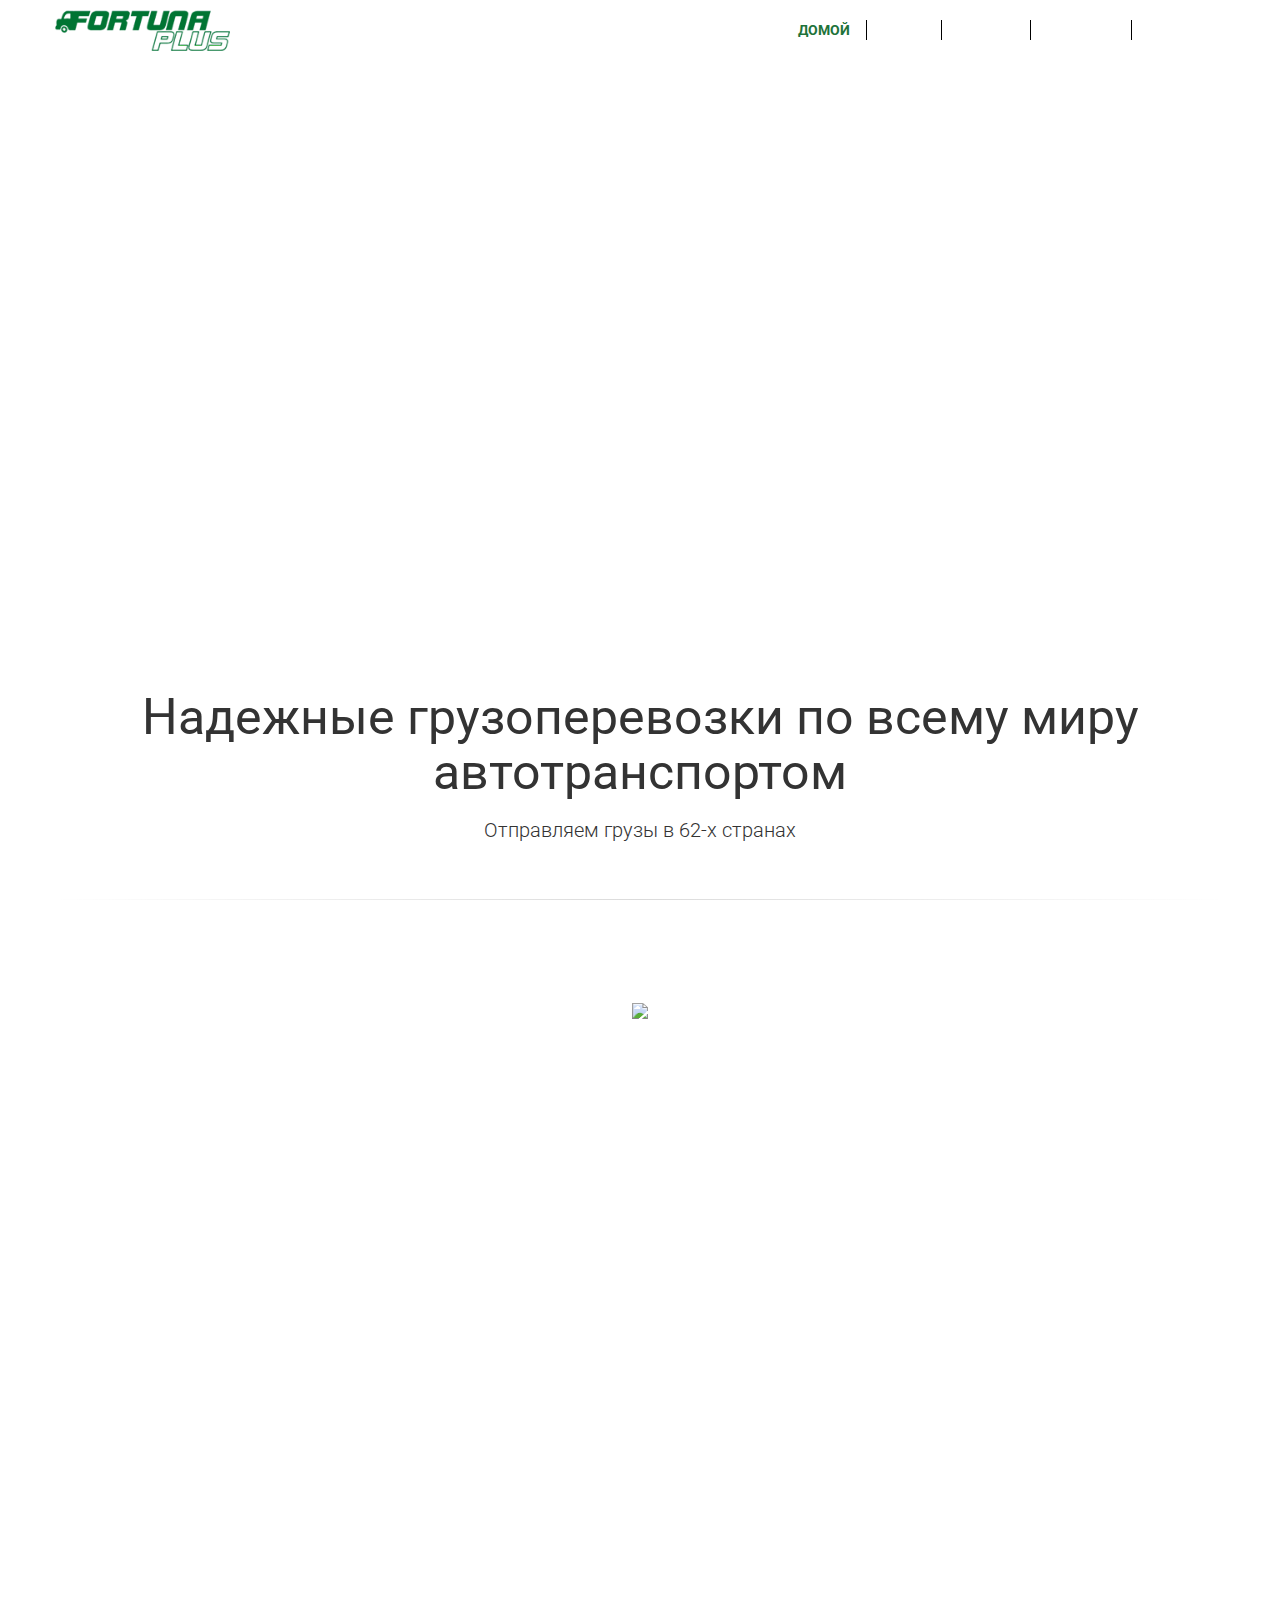
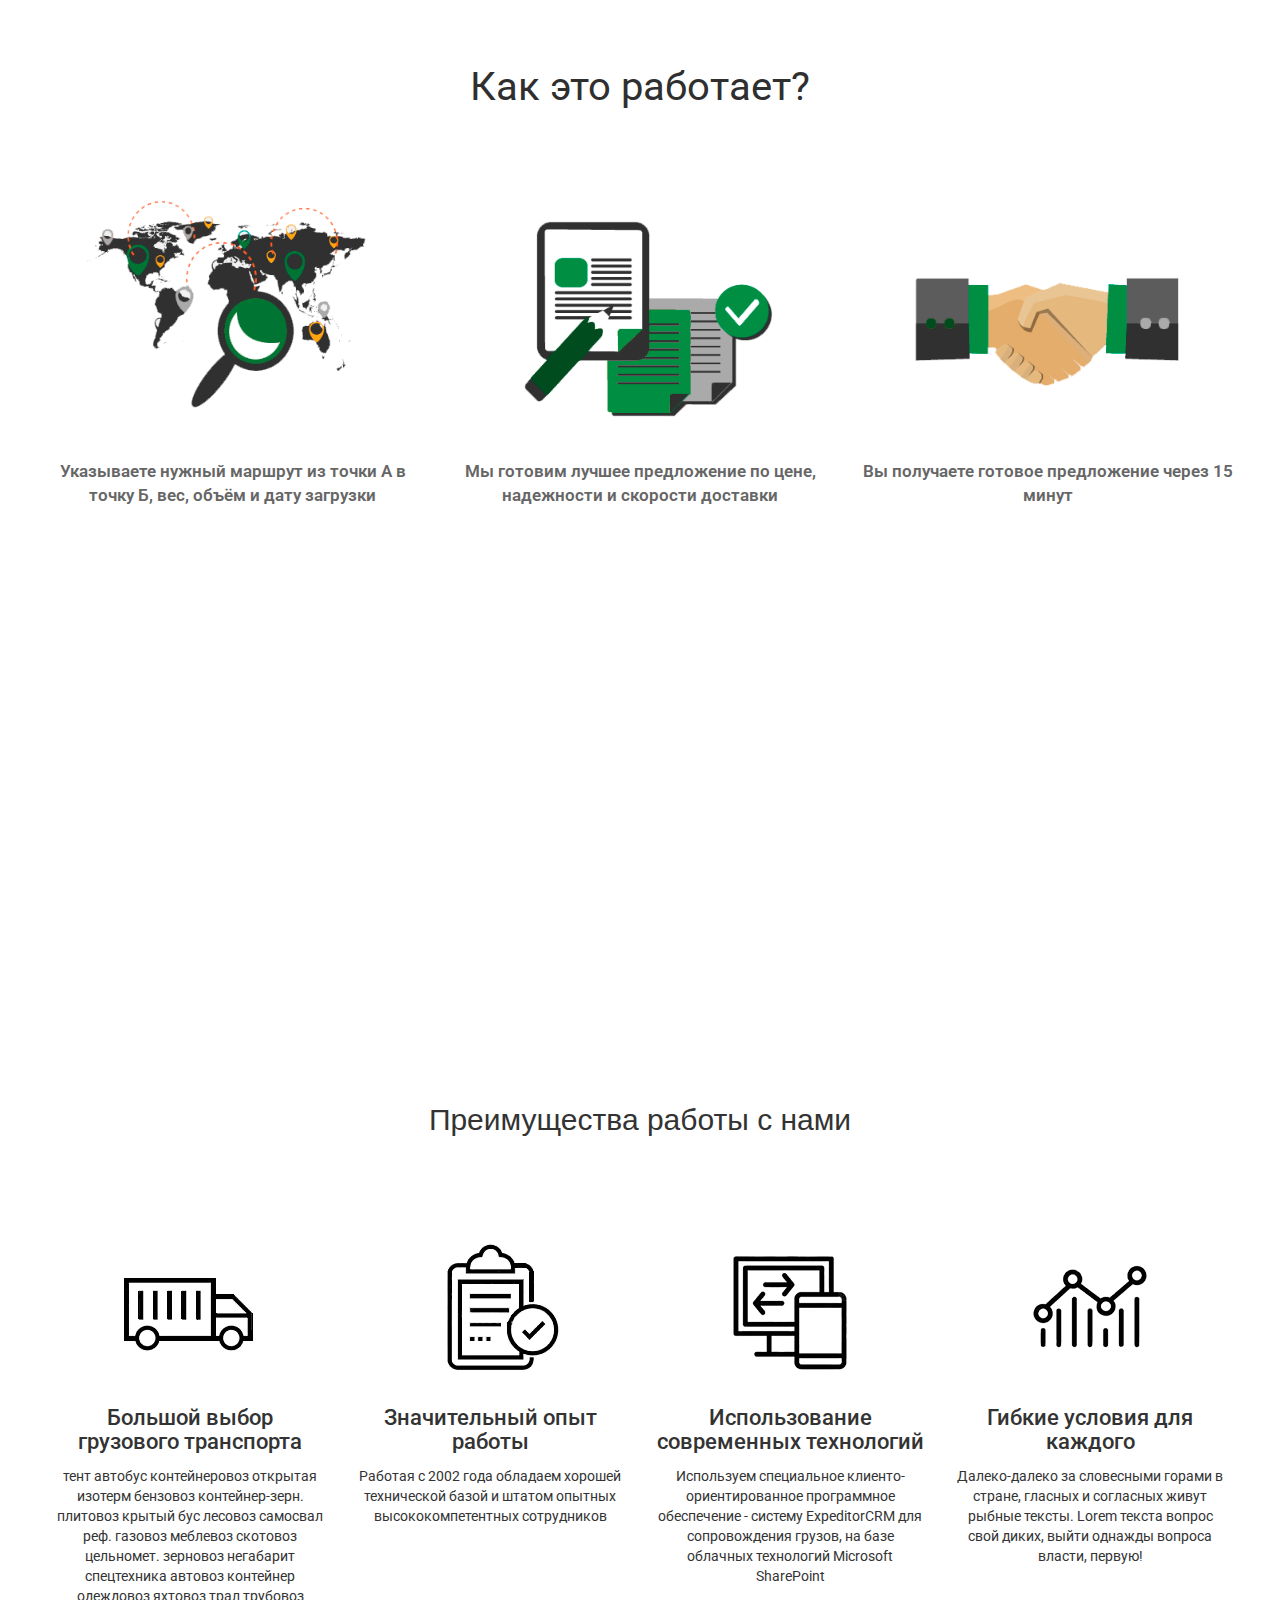
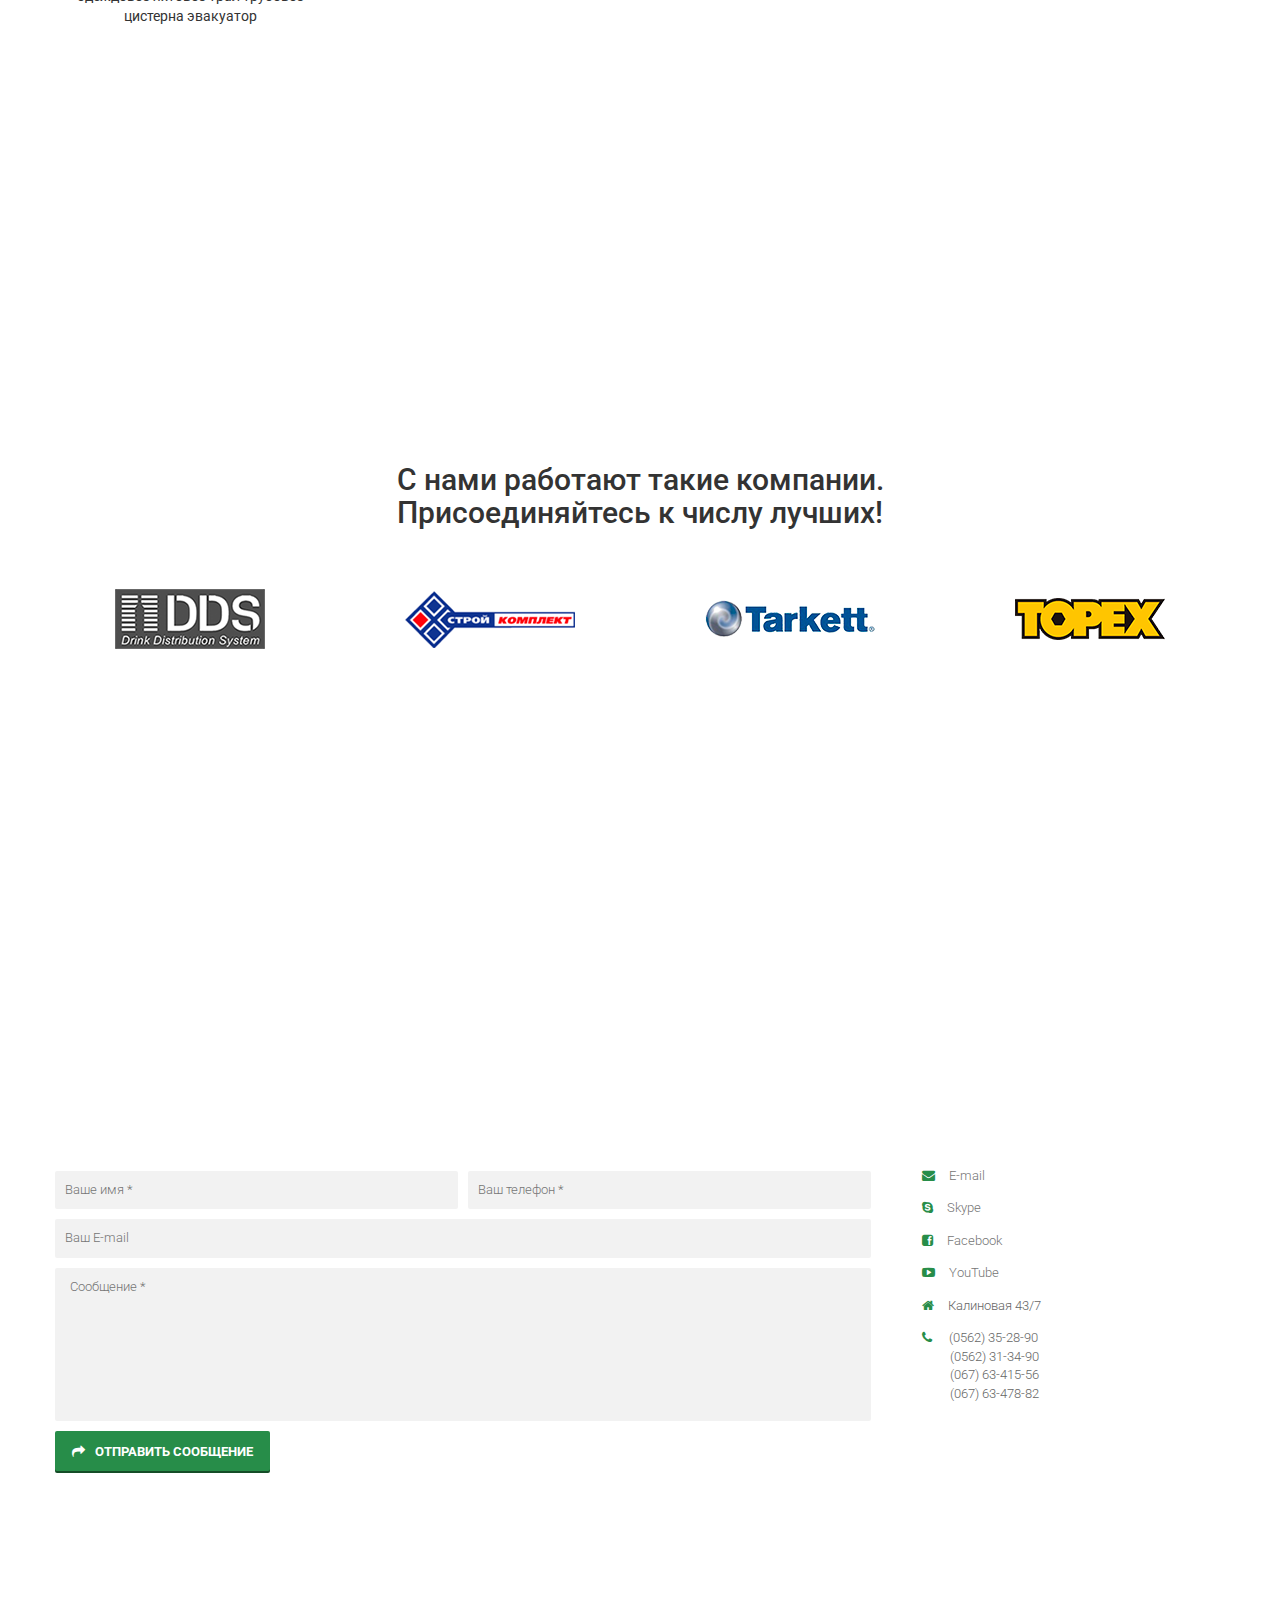
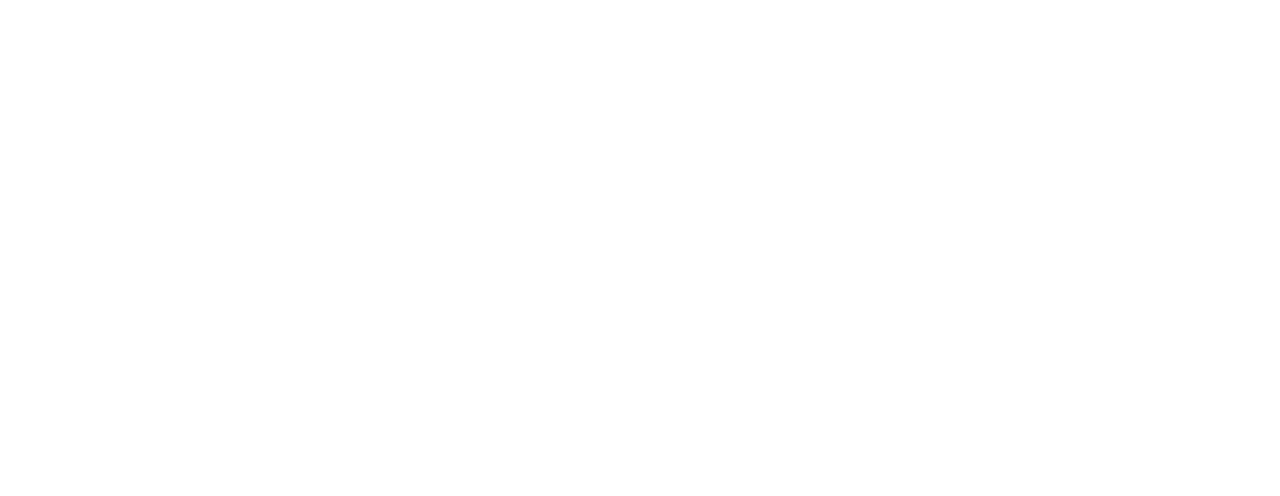
==== commit fad9593d: "test" ====
--- a/index.html
+++ b/index.html
@@ -4,6 +4,8 @@
 		<title>Fortuna Plus - Зелёный свет для Ваших грузов!</title>
 		<meta charset="utf-8" />
 		<meta name="viewport" content="width=device-width, initial-scale=1.0">
+		<link rel="stylesheet" href="css/slick.css">
+		<link rel="stylesheet" href="css/slick-theme.css">
 		<link rel="stylesheet" type="text/css" href="css/bootstrap.css">
 		<link rel="stylesheet" type="text/css" href="css/font-awesome.css">
 		<link rel='stylesheet' id='camera-css'  href='css/camera.css' type='text/css' media='all'>
@@ -24,6 +26,9 @@
 		<script src="js/sorting.js" type="text/javascript"></script>
 		<script src="js/jquery.isotope.js" type="text/javascript"></script>
 		<script type="text/javascript" src="js/jquery.nav.js"></script>
+		<script type="text/javascript" src="//code.jquery.com/jquery-1.11.0.min.js"></script>
+		<script type="text/javascript" src="//code.jquery.com/jquery-migrate-1.2.1.min.js"></script>
+		<script type="text/javascript" src="js/slick.min.js"></script>
 		
 
 		<script>
@@ -47,7 +52,7 @@
     
     <!--home start-->  
     <div id="home">
-    	<div class="headerLine" data-vide-bg="video/volvo5">
+    	<div class="headerLine" data-vide-bg="video/volvo4">
 	<div id="menuF" class="header">
 		<div class="container">
 			<div class="row">
@@ -281,13 +286,45 @@
       </div>
     </div>          
         <!--contact start-->
-    
+    <div class="line3">
+		<div class="container">
+			<div id="project1" ></div>
+				<div class="row Ama">
+					<div class="col-md-12">
+					<h3>Наши клиенты</h3>
+				</div>
+			</div>
+		</div>
+	</div>
+	<section class="our-clients">
+		<div class="container">
+
+				<div class="row">
+					<div class="col-md-12">
+						<div class="clients-slider-header">
+							<h2>C нами работают такие компании. <br> Присоединяйтесь к числу лучших!</h2>
+						</div>
+					</div>
+				</div>
+				<div class="row clients-slider">
+					<div class="col-md-3 clients-block">
+						<img src="images/_logos/dds.png"></div>
+					<div class="col-md-3 clients-block">
+						<img src="images/_logos/stroy-komplekt.png"></div>
+					<div class="col-md-3 clients-block">
+						<img src="images/_logos/tarkett.png"></div>
+					<div class="col-md-3 clients-block">
+						<img src="images/_logos/topex.png"></div>	
+				</div>
+		</div>
+	</section>
+	
     <div id="contact">
     	<div class="line5">					
 			<div class="container">
 				<div class="row Ama">
 					<div class="col-md-12">
-					<h3>Остались вопросы? <br> Мы здесь, чтобы ответить на Ваши вопросы!</h3>
+					<h3>Остались вопросы? <br> Мы здесь, чтобы ответить на них!</h3>
 					</div>
 				</div>
 			</div>
@@ -327,11 +364,51 @@
 		<div class="line6">
 					<iframe src="https://www.google.com/maps/embed?pb=!1m18!1m12!1m3!1d2643.0593416342863!2d35.06422568577631!3d48.51292710857811!2m3!1f0!2f0!3f0!3m2!1i1024!2i768!4f13.1!3m3!1m2!1s0x40d9588b8c08177b%3A0x785d7d36f1b8327f!2z0LLRg9C70LjRhtGPINCa0LDQu9C40L3QvtCy0LAsIDQzLCDQlNC90ZbQv9GA0L7MgSwg0JTQvdGW0L_RgNC-0L_QtdGC0YDQvtCy0YHRjNC60LAg0L7QsdC70LDRgdGC0Yw!5e0!3m2!1sru!2sua!4v1508661675381" width="100%" height="750" frameborder="0" style="border:0"></iframe>			
 		</div> 
-		</div> 
+		</div>
+
 
 	<script src="js/jquery.prettyPhoto.js" type="text/javascript" charset="utf-8"></script>
 	<script src="js/bootstrap.min.js"></script>
 	<script src="js/jquery.slicknav.js"></script>
+	<script>
+		  jQuery.noConflict();
+(function($){ 
+  $(document).ready(function(){
+  $('.clients-slider').slick({
+    infinite: true,
+    slidesToShow: 4,
+    prevArrow: '<button class="prev arrow"></button>',
+    nextArrow: '<button class="next arrow"></button>',
+    slidesToScroll: 1,
+    autoplay: true,
+    autoplaySpeed: 3500,
+          responsive: [
+    {
+      breakpoint: 991,
+      settings: {
+        infinite: true,
+        slidesToShow: 2,
+        prevArrow: '<button class="prev arrow"></button>',
+        nextArrow: '<button class="next arrow"></button>',
+        slidesToScroll: 2,
+        
+      }
+    },
+    {
+      breakpoint: 767,
+      settings: {
+        infinite: true,
+        slidesToShow: 1,
+        prevArrow: '<button class="prev arrow"></button>',
+        nextArrow: '<button class="next arrow"></button>',
+        slidesToScroll: 1
+      }
+    }
+    ]
+    });
+    });
+  })(jQuery);
+	</script>
 	<script>
 			$(document).ready(function(){
 			$(".bhide").click(function(){
--- a/css/style.css
+++ b/css/style.css
@@ -976,6 +976,25 @@
 	box-shadow: 0px 2px 0px 0px #000 ;
 }
 /**/
+.clients-slider-header {
+	text-align: center;
+	margin-bottom: 4rem;
+}
+.clients-block{
+	position: relative;
+	height: 10rem;
+}
+.clients-block img{
+	position: absolute;
+	top: 0;
+	bottom: 0;
+	left: 0;
+	right: 0;
+	margin: auto;
+}
+.center-img {
+	text-align: center;
+}
 .line4{
 	position: relative;
 	width: 100%;
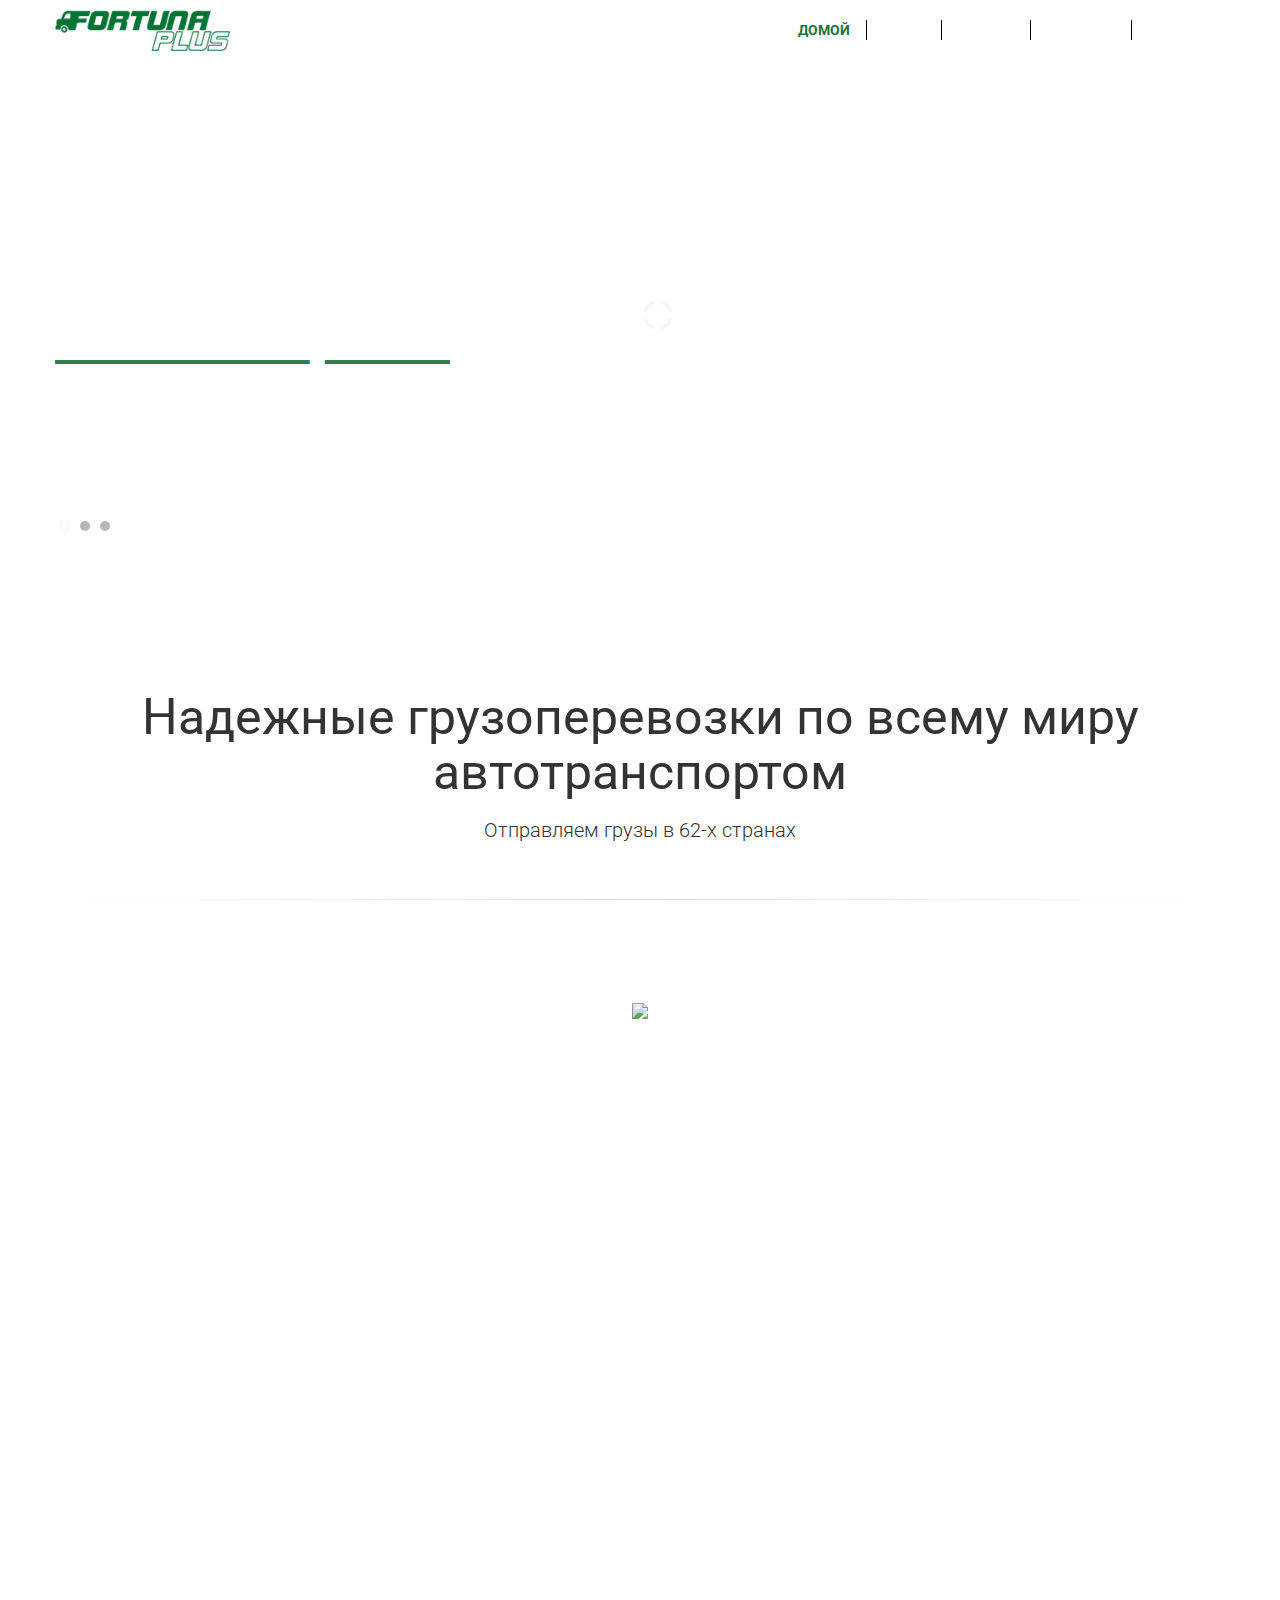
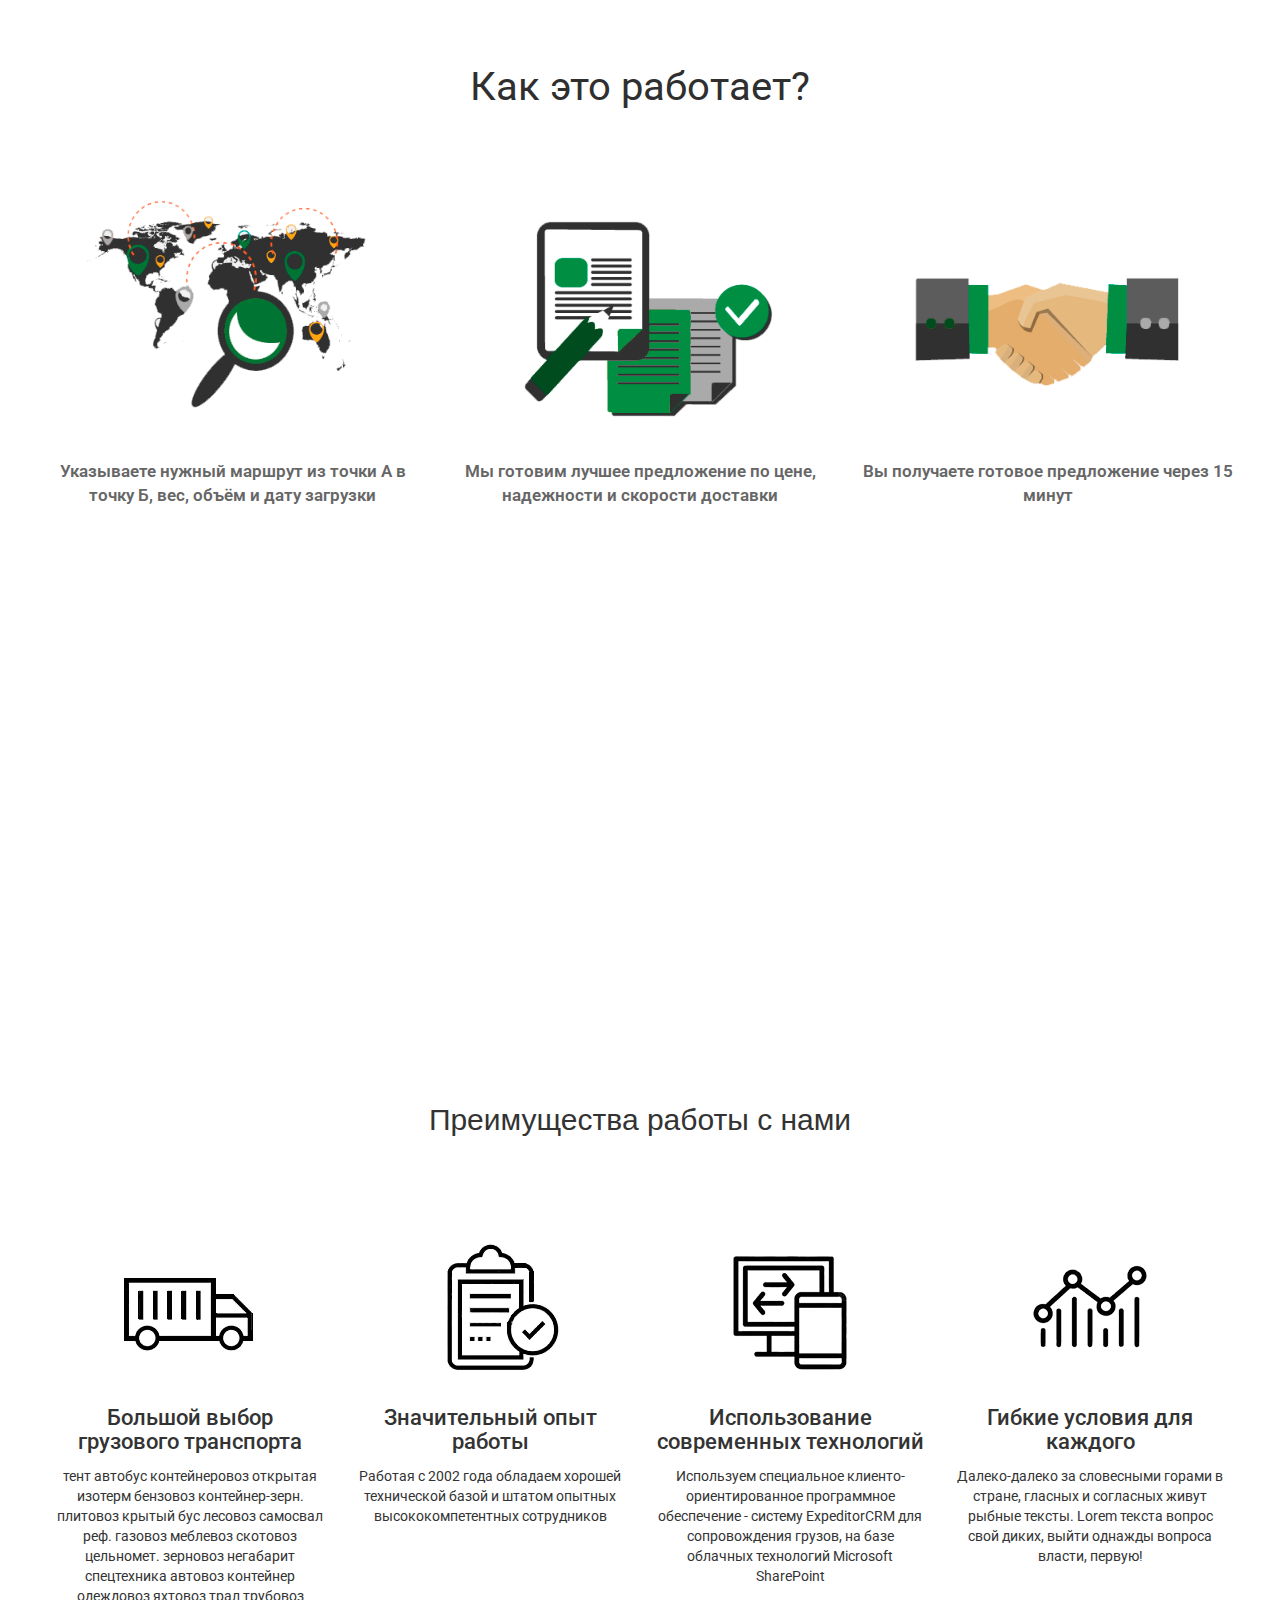
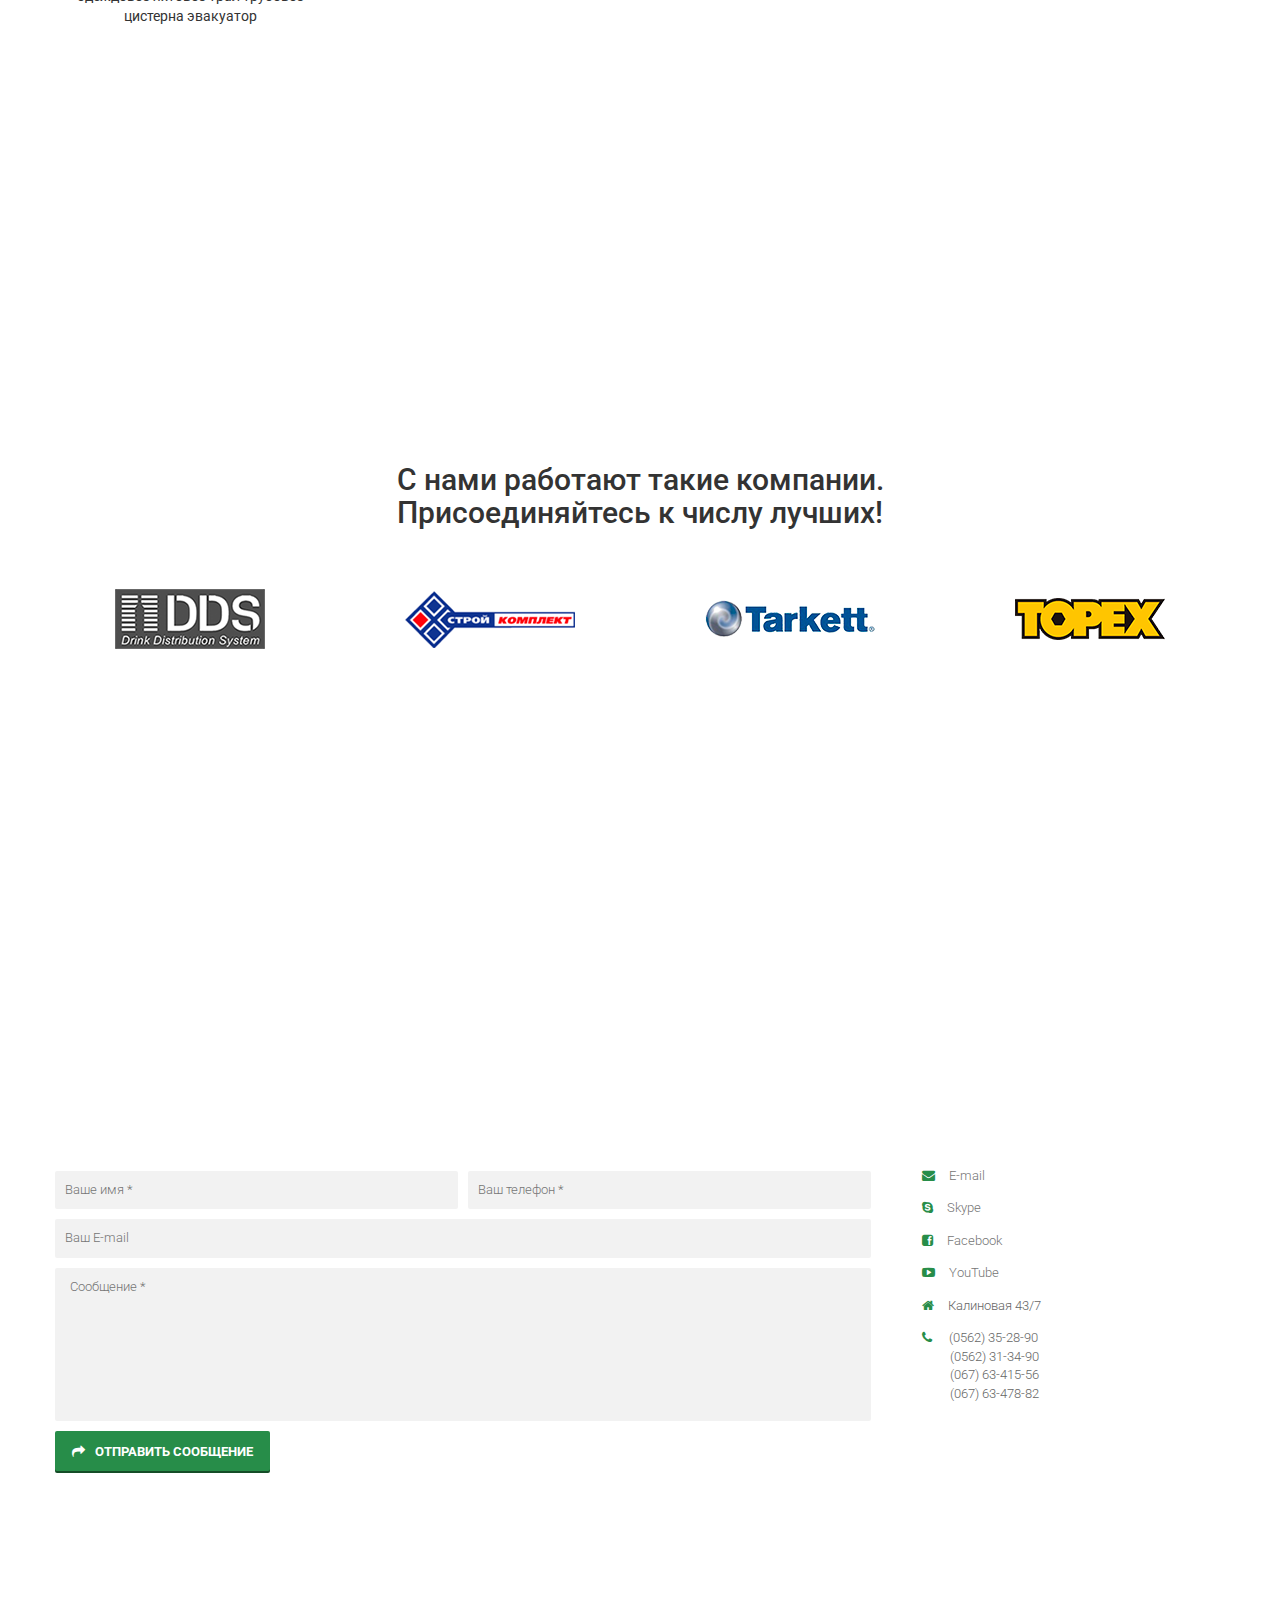
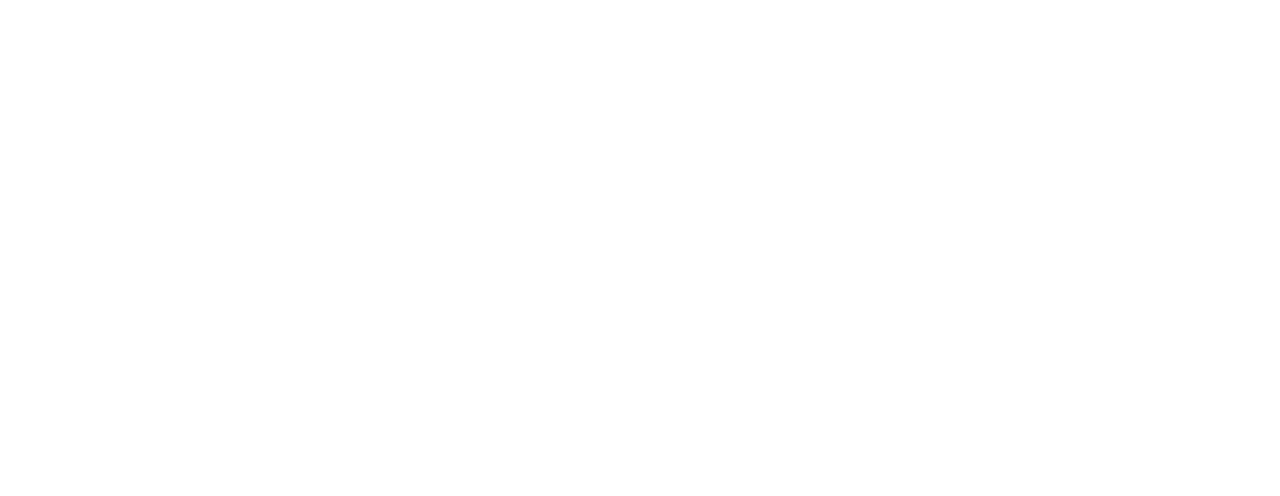
==== commit ee444e25: "add-our-clients" ====
--- a/index.html
+++ b/index.html
@@ -26,8 +26,6 @@
 		<script src="js/sorting.js" type="text/javascript"></script>
 		<script src="js/jquery.isotope.js" type="text/javascript"></script>
 		<script type="text/javascript" src="js/jquery.nav.js"></script>
-		<script type="text/javascript" src="//code.jquery.com/jquery-1.11.0.min.js"></script>
-		<script type="text/javascript" src="//code.jquery.com/jquery-migrate-1.2.1.min.js"></script>
 		<script type="text/javascript" src="js/slick.min.js"></script>
 		
 
@@ -52,7 +50,7 @@
     
     <!--home start-->  
     <div id="home">
-    	<div class="headerLine" data-vide-bg="video/volvo4">
+    	<div class="headerLine" data-vide-bg="video/volvo5">
 	<div id="menuF" class="header">
 		<div class="container">
 			<div class="row">
@@ -314,7 +312,15 @@
 					<div class="col-md-3 clients-block">
 						<img src="images/_logos/tarkett.png"></div>
 					<div class="col-md-3 clients-block">
-						<img src="images/_logos/topex.png"></div>	
+						<img src="images/_logos/topex.png"></div>
+					<div class="col-md-3 clients-block">
+						<img src="images/_logos/dds.png"></div>
+					<div class="col-md-3 clients-block">
+						<img src="images/_logos/stroy-komplekt.png"></div>
+					<div class="col-md-3 clients-block">
+						<img src="images/_logos/tarkett.png"></div>
+					<div class="col-md-3 clients-block">
+						<img src="images/_logos/topex.png"></div>		
 				</div>
 		</div>
 	</section>
@@ -371,43 +377,14 @@
 	<script src="js/bootstrap.min.js"></script>
 	<script src="js/jquery.slicknav.js"></script>
 	<script>
-		  jQuery.noConflict();
-(function($){ 
-  $(document).ready(function(){
-  $('.clients-slider').slick({
-    infinite: true,
-    slidesToShow: 4,
-    prevArrow: '<button class="prev arrow"></button>',
-    nextArrow: '<button class="next arrow"></button>',
-    slidesToScroll: 1,
-    autoplay: true,
-    autoplaySpeed: 3500,
-          responsive: [
-    {
-      breakpoint: 991,
-      settings: {
-        infinite: true,
-        slidesToShow: 2,
-        prevArrow: '<button class="prev arrow"></button>',
-        nextArrow: '<button class="next arrow"></button>',
-        slidesToScroll: 2,
-        
-      }
-    },
-    {
-      breakpoint: 767,
-      settings: {
-        infinite: true,
-        slidesToShow: 1,
-        prevArrow: '<button class="prev arrow"></button>',
-        nextArrow: '<button class="next arrow"></button>',
-        slidesToScroll: 1
-      }
-    }
-    ]
-    });
-    });
-  })(jQuery);
+		$(document).ready(function(){
+			$('.clients-slider').slick({
+			  slidesToShow: 4,
+			  slidesToScroll: 1,
+			  autoplay: true,
+			  autoplaySpeed: 2200,
+			});
+		});
 	</script>
 	<script>
 			$(document).ready(function(){
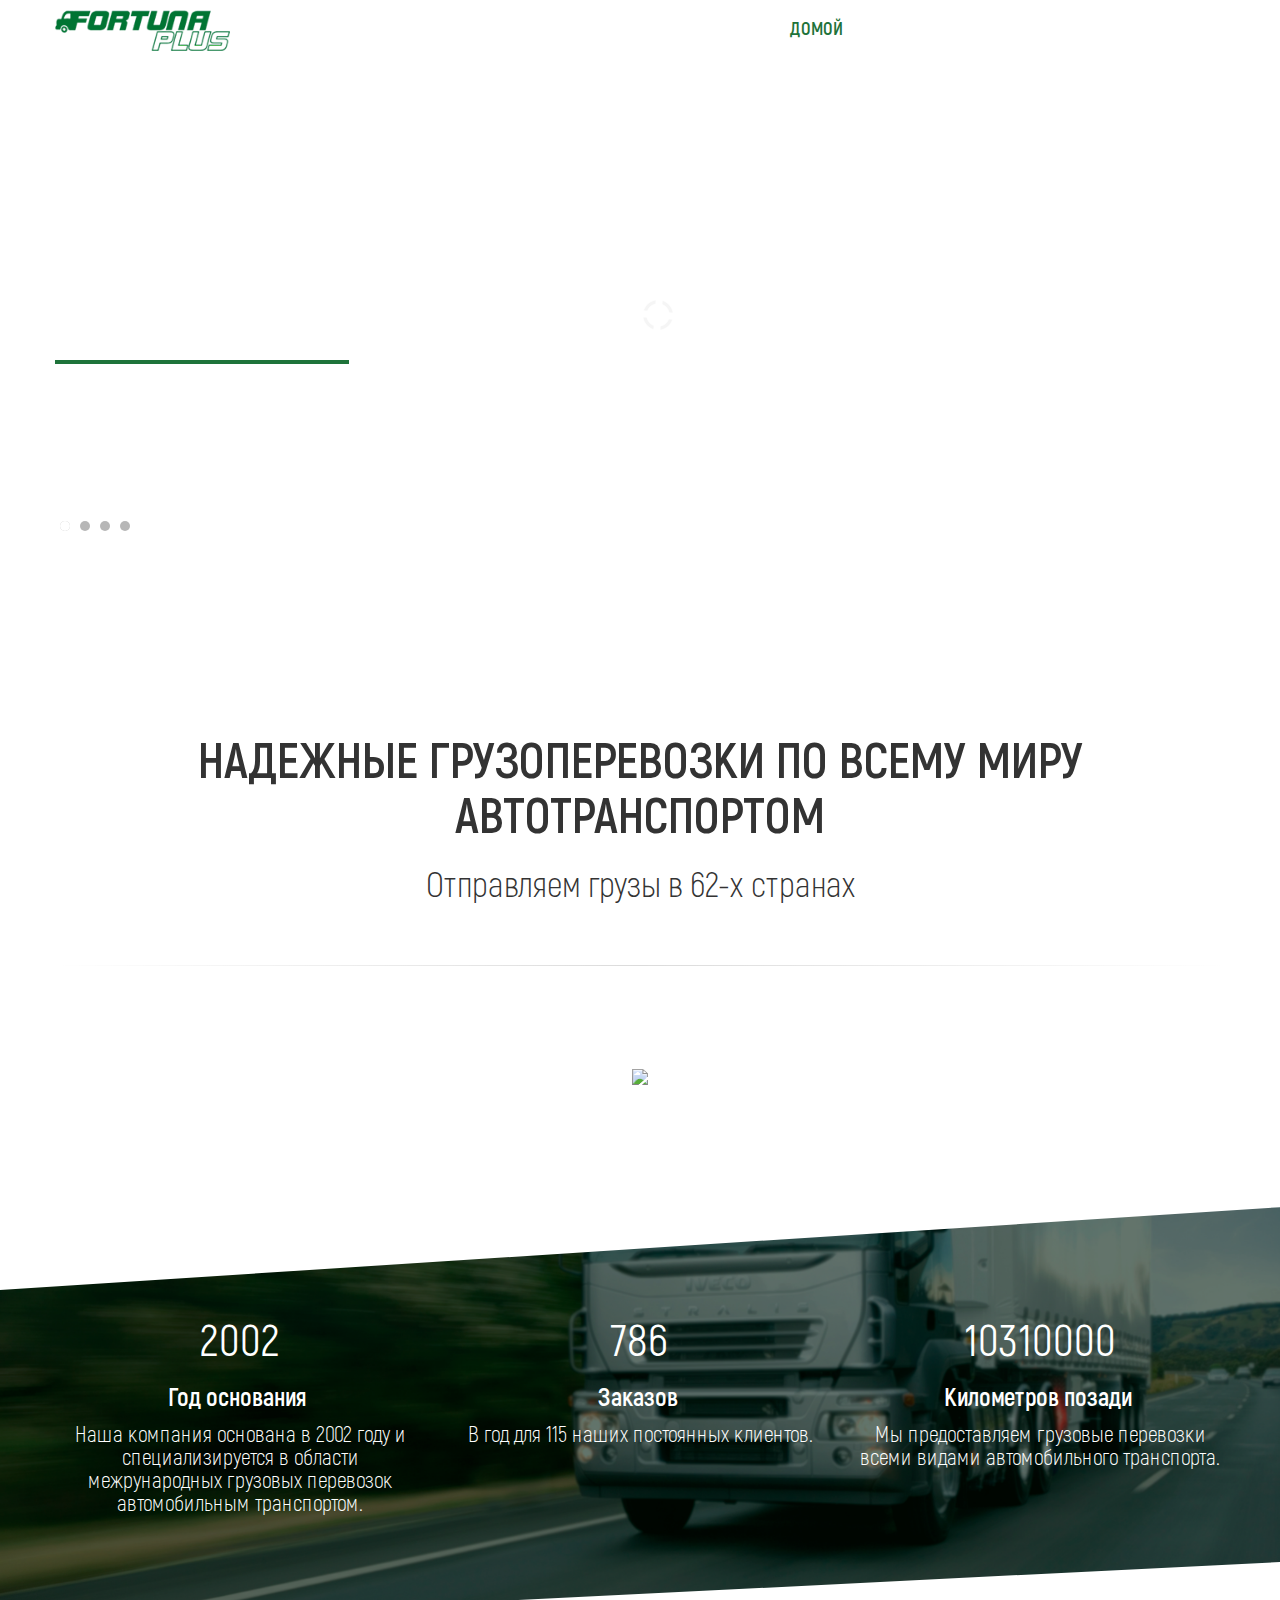
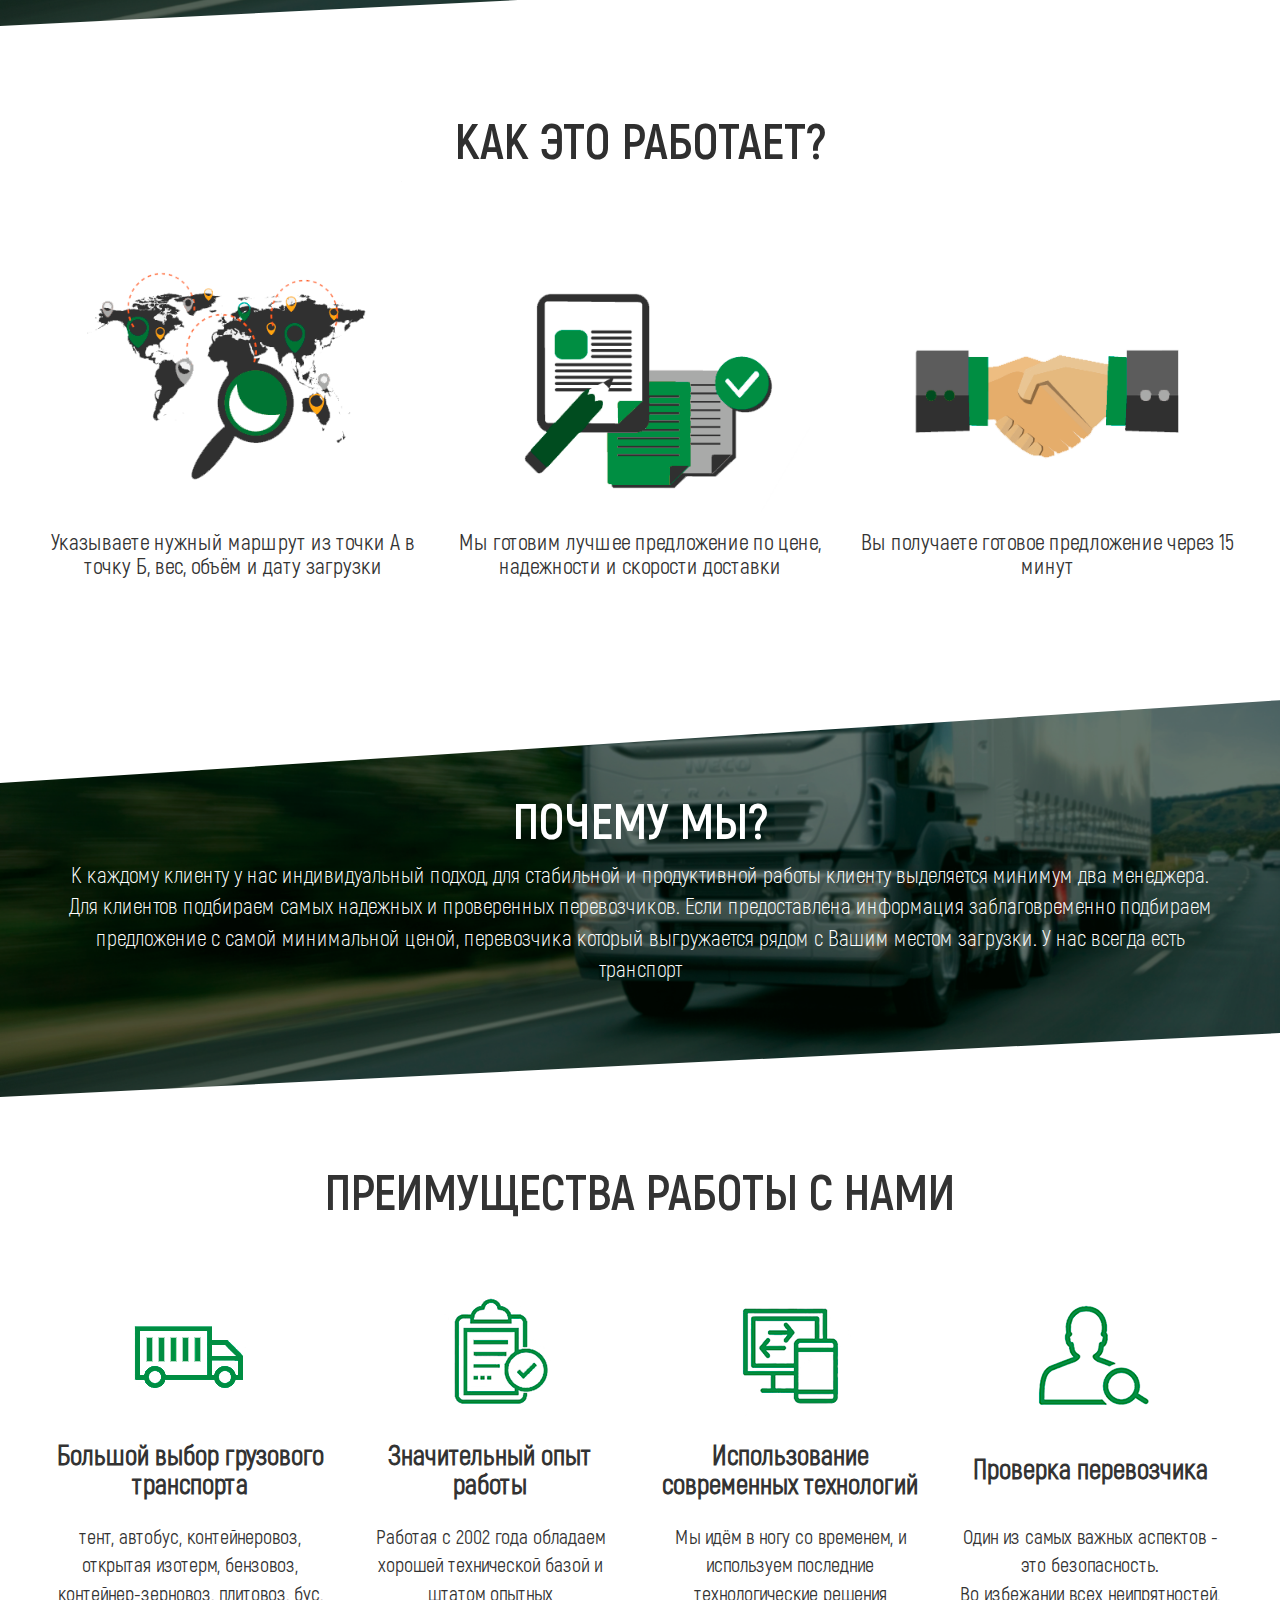
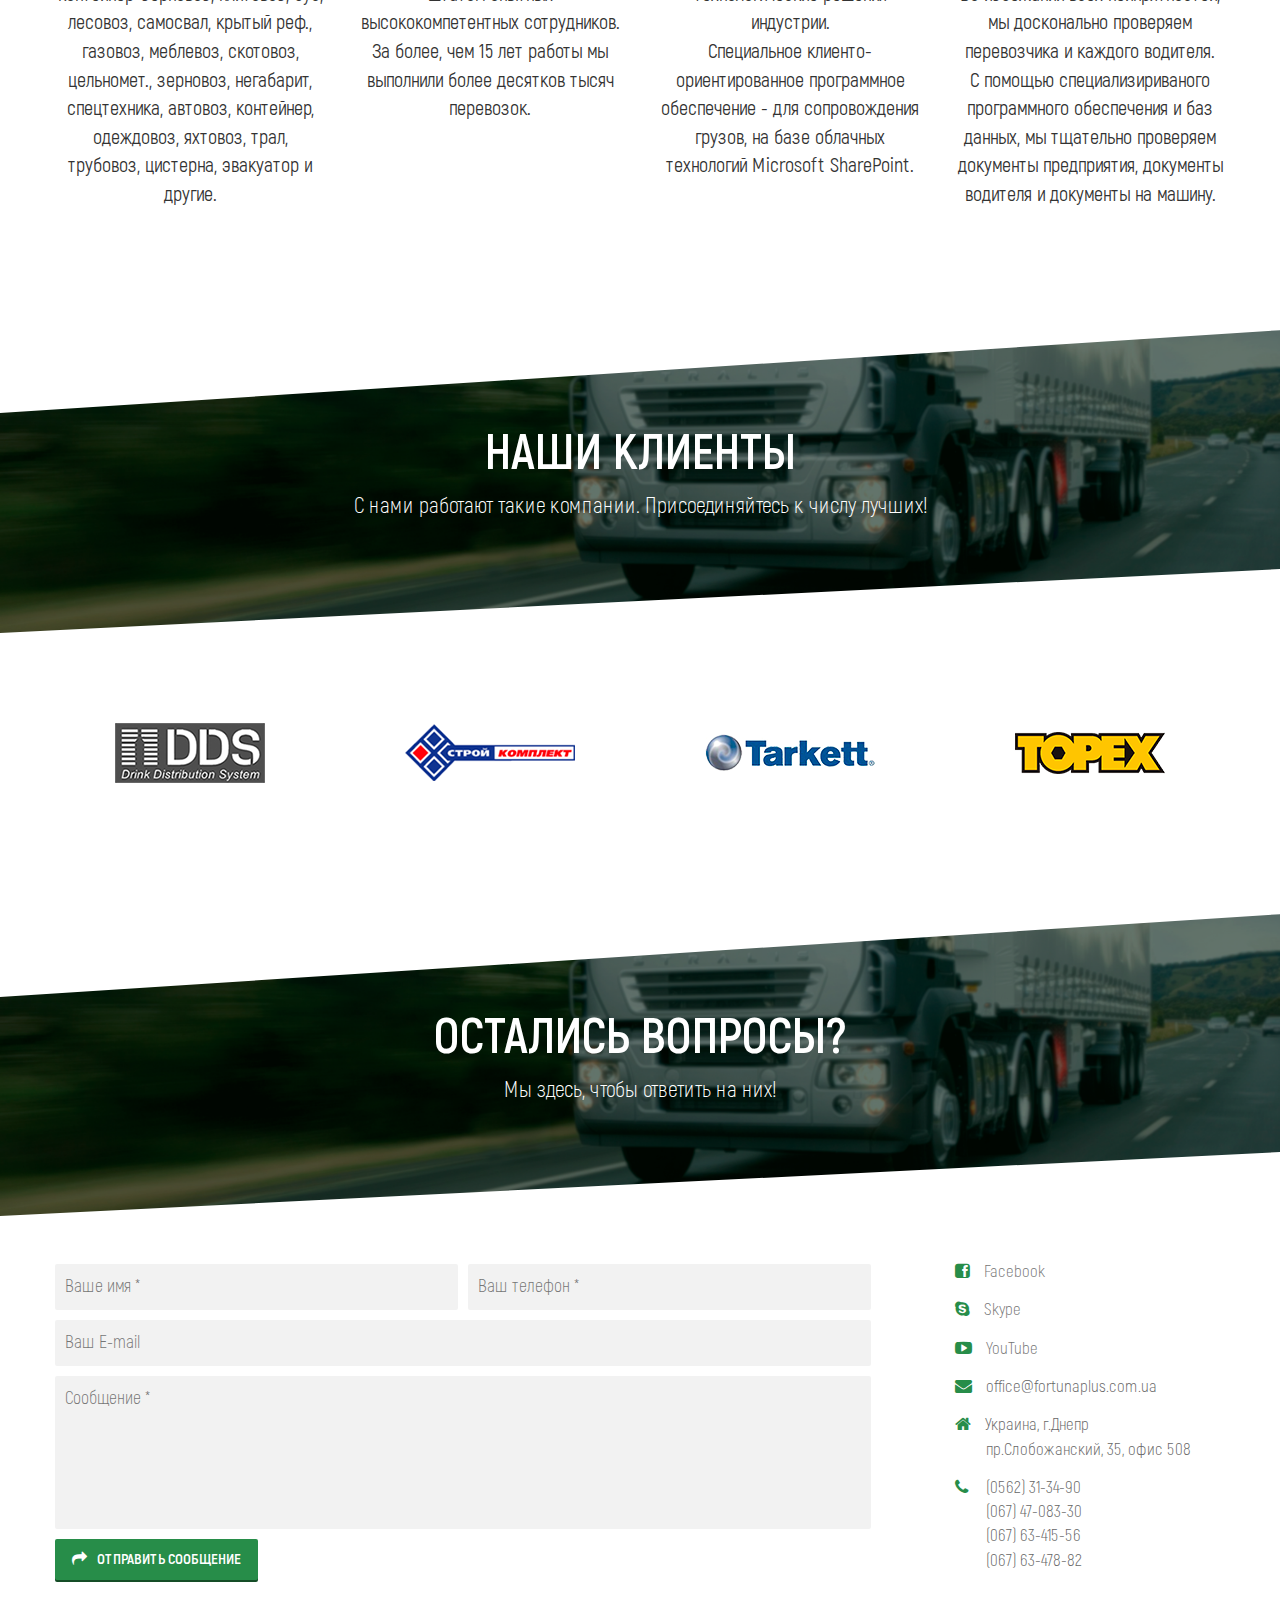
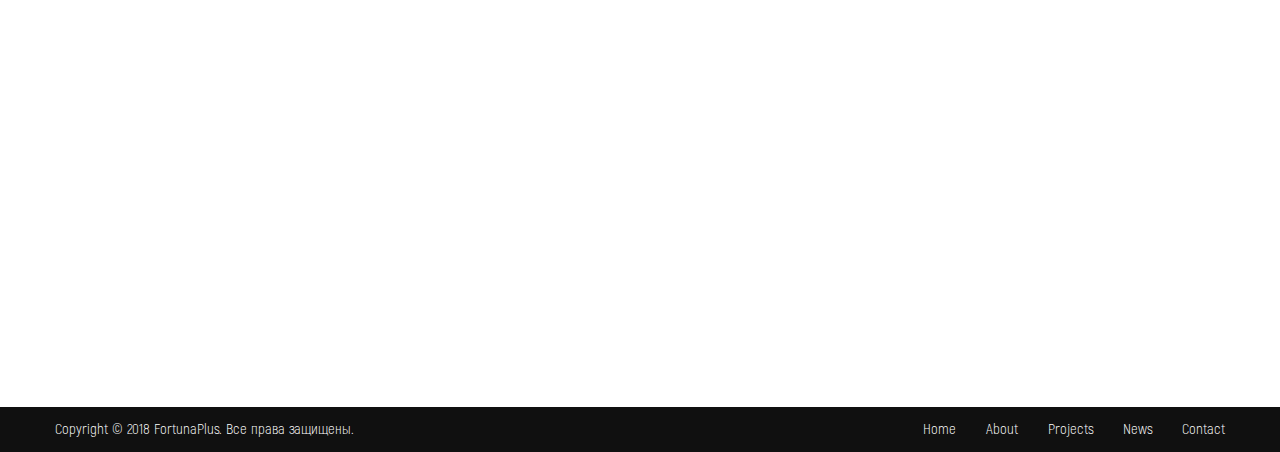
==== commit 611190c0: "FP_v1.0" ====
--- a/index.html
+++ b/index.html
@@ -9,7 +9,7 @@
 		<link rel="stylesheet" type="text/css" href="css/bootstrap.css">
 		<link rel="stylesheet" type="text/css" href="css/font-awesome.css">
 		<link rel='stylesheet' id='camera-css'  href='css/camera.css' type='text/css' media='all'>
-
+		<link rel="icon" type="image/x-icon" href="/favicon.png">
 		<link rel="stylesheet" type="text/css" href="css/slicknav.css">
 		<link rel="stylesheet" href="css/prettyPhoto.css" type="text/css" media="screen" title="prettyPhoto main stylesheet" charset="utf-8" />
 		<link rel="stylesheet" type="text/css" href="css/style.css">
@@ -33,7 +33,7 @@
 			jQuery(function(){
 					jQuery('#camera_wrap_1').camera({
 					transPeriod: 500,
-					time: 3400,
+					time: 2500,
 					height: '490px',
 					thumbnails: false,
 					pagination: true,
@@ -51,6 +51,7 @@
     <!--home start-->  
     <div id="home">
     	<div class="headerLine" data-vide-bg="video/volvo5">
+	<div class="navmenu-wrapper">
 	<div id="menuF" class="header">
 		<div class="container">
 			<div class="row">
@@ -60,6 +61,7 @@
 					</div>
 				</div>
 				<div class="col-md-8">
+
 					<div class="navmenu">
 						<div class="navmenu-child">
 							<ul id="menu">
@@ -72,6 +74,7 @@
 							</ul>
 						</div>
 					</div>
+				</div>
 				</div>
 			</div>
 		</div>
@@ -95,30 +98,16 @@
 									<h2>Надежно.</h2>
 								</div>
 							</div>
+							<div data-thumb="" data-src="images/slides/blank.gif">
+								<div class="img-responsive camera_caption fadeFromBottom">
+									<img src="images/logo.png" alt="">
+								</div>
+							</div>
 						</div><!-- #camera_wrap_1 -->
 				</div>
 			</div>
 		</div>
 	</div>
-		<!-- <div class="container">
-			<div class="row">
-				<div class="col-md-4 project">
-					<h3 id="counter">0</h3>
-					<h4>Страны</h4>
-					<p>Наша компения основана в 2002 году и специализируется в области межрународных грузовых перевозок автомобильным транспортом. </p>
-				</div>
-				<div class="col-md-4 project">
-					<h3 id="counter1">0</h3>
-					<h4>Заказов</h4>
-					<p>В год для 115 наших постоянных клиентов.  </p>
-				</div>
-				<div class="col-md-4 project">
-					<h3 id="counter2" style="margin-left: 20px;">0</h3>
-					<h4 style="margin-left: 20px;">Километров позади</h4>
-					<p>Мы предоставляем грузовые перевозки всеми видами автомобильного транспорта. </p>
-				</div>
-			</div>
-		</div>-->
 		<div class="container">
 			<div class="row">
 				<div class="col-md-12 cBusiness">
@@ -127,7 +116,7 @@
 				</div>
 			</div>
 		</div>
-				<div class="container">
+		<div class="container">
 			<div class="row">
 				<div class="col-md-12 hr1">
 					<hr/>
@@ -137,7 +126,7 @@
 		<div class="container">
 			<div class="row">
 				<div class="col-md-12 centPic">
-					<img class="img-responsive"  src="images/05.png"/>
+					<img class="img-responsive"  src="images/05t.png"/>
 				</div>
 			</div>
 		</div>   
@@ -150,17 +139,17 @@
 			<div class="container">
 				<div class="row Fresh">
 					<div class="col-md-4 project">
-						<h3 id="counter">0</h3>
+						<h3 id="counter">2002</h3>
 						<h4>Год основания</h4>
-						<p>Наша компения основана в 2002 году и специализируется в области межрународных грузовых перевозок автомобильным транспортом. </p>
+						<p>Наша компания основана в 2002 году и специализируется в области межрународных грузовых перевозок автомобильным транспортом. </p>
 					</div>
 					<div class="col-md-4 project">
-						<h3 id="counter1">0</h3>
+						<h3 id="counter1">786</h3>
 						<h4>Заказов</h4>
 						<p>В год для 115 наших постоянных клиентов.  </p>
 					</div>
 					<div class="col-md-4 project">
-						<h3 id="counter2">0</h3>
+						<h3 id="counter2">10310000</h3>
 						<h4>Километров позади</h4>
 						<p>Мы предоставляем грузовые перевозки всеми видами автомобильного транспорта. </p>
 					</div>		
@@ -228,55 +217,56 @@
       				<div class="features-block">
 	              	<div class="features-img">
 	                	<picture>
-	                    <img src="images/why-us/1.png" alt="">
+	                    <img src="images/why-us/01.png" alt="">
 	                	</picture>
 			              </div>
 			                <h3>Большой выбор грузового транспорта</h3>
-							<p>тент автобус контейнеровоз открытая
-							изотерм бензовоз контейнер-зерн. плитовоз
-							крытый бус лесовоз самосвал
-							реф. газовоз меблевоз скотовоз
-							цельномет. зерновоз негабарит спецтехника
-							автовоз контейнер одеждовоз яхтовоз
-							трал трубовоз цистерна эвакуатор</p>
+							<p>тент, автобус, контейнеровоз, открытая
+							изотерм, бензовоз, контейнер-зерновоз, плитовоз,
+							бус, лесовоз, самосвал,
+							крытый реф., газовоз, меблевоз, скотовоз,
+							цельномет., зерновоз, негабарит, спецтехника,
+							автовоз, контейнер, одеждовоз, яхтовоз,
+							трал, трубовоз, цистерна, эвакуатор и другие.</p>
 			            </div>
       			</div>
       			<div class="col-md-3">
       				<div class="features-block">
 	              	<div class="features-img">
 	                <picture>
-	                    <img src="images/why-us/2.png" alt="">
+	                    <img src="images/why-us/02.png" alt="">
 	                </picture>
 	              	</div>
 						<h3>Значительный опыт работы</h3>
 						<p>Работая с 2002 года обладаем хорошей
 						технической базой и штатом опытных
-						высококомпетентных сотрудников</p>
+						высококомпетентных сотрудников. За более, чем 15 лет работы мы выполнили более десятков тысяч перевозок.</p>
 	            </div>
       			</div>
       			<div class="col-md-3">
       				<div class="features-block">
 	               	<div class="features-img">
 	                <picture>
-	                    <img src="images/why-us/3.png" alt="">
+	                    <img src="images/why-us/03.png" alt="">
 	                </picture>
 	             	</div>
 						<h3>Использование современных технологий</h3>
-						<p>Используем специальное клиенто-
+						<p>Мы идём в ногу со временем, и используем последние технологические решения индустрии. <br>Специальное клиенто-
 						ориентированное программное обеспечение -
-						систему ExpeditorCRM для сопровождения грузов,
-						на базе облачных технологий Microsoft SharеPoint</p>
+						для сопровождения грузов,
+						на базе облачных технологий Microsoft SharеPoint.</p>
 	              </div>
       			</div>
       			<div class="col-md-3">
       				<div class="features-block">
 	              	<div class="features-img">
 	                <picture>
-	                    <img src="images/why-us/4.png" alt="Экономите на материалах">
+	                    <img src="images/why-us/04.png" alt="Экономите на материалах">
 	                </picture> 
 	              	</div>
-						<h3>Гибкие условия для каждого</h3>
-						<p>Далеко-далеко за словесными горами в стране, гласных и согласных живут рыбные тексты. Lorem текста вопрос свой диких, выйти однажды вопроса власти, первую!</p>
+						<h3 class="h3-center">Проверка перевозчика</h3>
+						<p>Один из самых важных аспектов - это безопасность.<br>
+						Во избежании всех неипрятностей, мы досконально проверяем перевозчика и каждого водителя. <br>С помощью специализириваного программного обеспечения и баз данных, мы тщательно проверяем документы предприятия, документы водителя и документы на машину.</p>
 	            </div>
       			</div>
         </div>
@@ -290,20 +280,13 @@
 				<div class="row Ama">
 					<div class="col-md-12">
 					<h3>Наши клиенты</h3>
+					<p>C нами работают такие компании. Присоединяйтесь к числу лучших!</p>
 				</div>
 			</div>
 		</div>
 	</div>
 	<section class="our-clients">
 		<div class="container">
-
-				<div class="row">
-					<div class="col-md-12">
-						<div class="clients-slider-header">
-							<h2>C нами работают такие компании. <br> Присоединяйтесь к числу лучших!</h2>
-						</div>
-					</div>
-				</div>
 				<div class="row clients-slider">
 					<div class="col-md-3 clients-block">
 						<img src="images/_logos/dds.png"></div>
@@ -314,13 +297,21 @@
 					<div class="col-md-3 clients-block">
 						<img src="images/_logos/topex.png"></div>
 					<div class="col-md-3 clients-block">
-						<img src="images/_logos/dds.png"></div>
-					<div class="col-md-3 clients-block">
-						<img src="images/_logos/stroy-komplekt.png"></div>
-					<div class="col-md-3 clients-block">
-						<img src="images/_logos/tarkett.png"></div>
-					<div class="col-md-3 clients-block">
-						<img src="images/_logos/topex.png"></div>		
+						<img src="images/_logos/agrotek.png"></div>
+					<div class="col-md-3 clients-block">
+						<img src="images/_logos/giulia.png"></div>
+					<div class="col-md-3 clients-block">
+						<img src="images/_logos/_dneproplastavtomat.jpg"></div>	
+					<div class="col-md-3 clients-block">
+						<img src="images/_logos/_ireda.jpg"></div>
+					<div class="col-md-3 clients-block">
+						<img src="images/_logos/agrinol.png"></div>
+					<div class="col-md-3 clients-block">
+						<img src="images/_logos/investmash.jpg"></div>
+					<div class="col-md-3 clients-block">
+						<img src="images/_logos/irrigator.png"></div>
+					<div class="col-md-3 clients-block">
+						<img src="images/_logos/shabo.png"></div>	
 				</div>
 		</div>
 	</section>
@@ -330,7 +321,8 @@
 			<div class="container">
 				<div class="row Ama">
 					<div class="col-md-12">
-					<h3>Остались вопросы? <br> Мы здесь, чтобы ответить на них!</h3>
+					<h3>Остались вопросы?</h3>
+					<p>Мы здесь, чтобы ответить на них!</p>
 					</div>
 				</div>
 			</div>
@@ -352,14 +344,15 @@
 				</div>
 				<div class="col-md-3 col-xs-12 cont">
 					<ul>
-						<li><a href="#"><i class="fa fa-envelope"></i>E-mail</li></a>
-						<li><a href="#"><i class="fa fa-skype"></i>Skype</li></a>
-						<li><a href="#"><i class="fa fa-facebook-square"></i>Facebook</li></a>
-						<li><a href="#"><i class="fa fa-youtube-play"></i>YouTube</li></a>
-						<li><i class="fa fa-home"></i>Калиновая 43/7</li>
+						<li><a href="https:/www.facebook.com/fortunaplus" target="_blank"><i class="fa fa-facebook-square"></i>Facebook</li></a>
+						<li><a href="skype:tir100?chat"><i class="fa fa-skype"></i>Skype</li></a>
+						<li><a href="https://www.youtube.com/channel/UCZg1ebeXt86SbizeUIB988A" target="_blank"><i class="fa fa-youtube-play"></i>YouTube</li></a>
+						<li><i class="fa fa-envelope"></i>office@fortunaplus.com.ua</li></a>
+						<li><i class="fa fa-home"></i>Украина, г.Днепр <br>
+						<span class="phone-number">пр.Слобожанский, 35, офис 508 </span> </li>
 						<li><i class="fa fa-phone"></i>
-							(0562) 35-28-90 <br> 
-							<span class="phone-number">(0562) 31-34-90</span> <br>
+							(0562) 31-34-90<br> 
+							<span class="phone-number">(067) 47-083-30 </span> <br>
 							<span class="phone-number">(067) 63-415-56</span> <br>
 							<span class="phone-number">(067) 63-478-82</span>
 						</li>
@@ -368,8 +361,27 @@
 			</div>
 		</div>
 		<div class="line6">
-					<iframe src="https://www.google.com/maps/embed?pb=!1m18!1m12!1m3!1d2643.0593416342863!2d35.06422568577631!3d48.51292710857811!2m3!1f0!2f0!3f0!3m2!1i1024!2i768!4f13.1!3m3!1m2!1s0x40d9588b8c08177b%3A0x785d7d36f1b8327f!2z0LLRg9C70LjRhtGPINCa0LDQu9C40L3QvtCy0LAsIDQzLCDQlNC90ZbQv9GA0L7MgSwg0JTQvdGW0L_RgNC-0L_QtdGC0YDQvtCy0YHRjNC60LAg0L7QsdC70LDRgdGC0Yw!5e0!3m2!1sru!2sua!4v1508661675381" width="100%" height="750" frameborder="0" style="border:0"></iframe>			
+			<iframe src="https://www.google.com/maps/embed?pb=!1m23!1m12!1m3!1d2720.5282669088624!2d35.06550447304994!3d48.51253703432024!2m3!1f0!2f0!3f0!3m2!1i1024!2i768!4f13.1!4m8!3e6!4m0!4m5!1s0x40d9588c7363bd77%3A0x5bef9756eb1d8269!2sfortuna+plus!3m2!1d48.5135553!2d35.064305999999995!5e0!3m2!1sru!2sua!4v1518342544767" width="100%" height="750" frameborder="0" style="border:0" allowfullscreen></iframe>		
 		</div> 
+		</div>
+		<div class="lineBlack">
+			<div class="container">
+				<div class="row downLine">
+					<div class="col-md-6 text-left copy">
+						<p>Copyright &copy; 2018 FortunaPlus. Все права защищены.</p>
+					</div>
+					<div class="col-md-6 text-right dm">
+						<ul id="downMenu">
+							<li class="active"><a href="#home">Home</a></li>
+							<li><a href="#about">About</a></li>
+							<li><a href="#project1">Projects</a></li>
+							<li><a href="#news">News</a></li>
+							<li class="last"><a href="#contact">Contact</a></li>
+							<!--li><a href="#features">Features</a></li-->
+						</ul>
+					</div>
+				</div>
+			</div>
 		</div>
 
 
@@ -404,42 +416,6 @@
 				}).mouseout(function(){
 					$(this).find('i').removeClass('fa-heart').addClass('fa-heart-o');
 				});
-				
-				function sdf_FTS(_number,_decimal,_separator)
-				{
-				var decimal=(typeof(_decimal)!='undefined')?_decimal:2;
-				var separator=(typeof(_separator)!='undefined')?_separator:'';
-				var r=parseFloat(_number)
-				var exp10=Math.pow(10,decimal);
-				r=Math.round(r*exp10)/exp10;
-				rr=Number(r).toFixed(decimal).toString().split('.');
-				b=rr[0].replace(/(\d{1,3}(?=(\d{3})+(?:\.\d|\b)))/g,"\$1"+separator);
-				r=(rr[1]?b+'.'+rr[1]:b);
-
-				return r;
-}
-				
-			setTimeout(function(){
-					$('#counter').text('0');
-					$('#counter1').text('0');
-					$('#counter2').text('0');
-					setInterval(function(){
-						
-						var curval=parseInt($('#counter').text());
-						var curval1=parseInt($('#counter1').text().replace(' ',''));
-						var curval2=parseInt($('#counter2').text());
-						if(curval<=2000){
-							$('#counter').text(curval+2);
-						}
-						if(curval1<=785){
-							$('#counter1').text(sdf_FTS((curval1+1),0,' '));
-						}
-						if(curval2<=10300000){
-							$('#counter2').text(curval2+10000);
-						}
-					}, 2);
-					
-				}, 500);
 			});
 	</script>
 	<script type="text/javascript">
--- a/css/style.css
+++ b/css/style.css
@@ -8,6 +8,86 @@
 fieldset, form, label, legend,
 table, caption, tbody, tfoot, thead, tr, th, td {outline: none !important;
 }
+@font-face {
+    font-family: 'Glober bold';
+    src: url('../fonts/glober/GloberBold.eot');
+    src: url('../fonts/glober/GloberBold.eot?#iefix') format('embedded-opentype'),
+        url('../fonts/glober/GloberBold.woff2') format('woff2'),
+        url('../fonts/glober/GloberBold.woff') format('woff'),
+        url('../fonts/glober/GloberBold.ttf') format('truetype');
+    font-weight: bold;
+    font-style: normal;
+}
+
+@font-face {
+    font-family: 'Glober light';
+    src: url('../fonts/glober/GloberLight.eot');
+    src: url('../fonts/glober/GloberLight.eot?#iefix') format('embedded-opentype'),
+        url('../fonts/glober/GloberLight.woff2') format('woff2'),
+        url('../fonts/glober/GloberLight.woff') format('woff'),
+        url('../fonts/glober/GloberLight.ttf') format('truetype');
+    font-weight: 300;
+    font-style: normal;
+}
+
+@font-face {
+    font-family: 'Glober regular';
+    src: url('../fonts/glober/GloberRegular.eot');
+    src: url('../fonts/glober/GloberRegular.eot?#iefix') format('embedded-opentype'),
+        url('../fonts/glober/GloberRegular.woff2') format('woff2'),
+        url('../fonts/glober/GloberRegular.woff') format('woff'),
+        url('../fonts/glober/GloberRegular.ttf') format('truetype');
+    font-weight: normal;
+    font-style: normal;
+}
+@font-face {
+    font-family: 'Glober Book';
+    src: url('../fonts/glober/GloberBook.eot');
+    src: url('../fonts/glober/GloberBook.eot?#iefix') format('embedded-opentype'),
+        url('../fonts/glober/GloberBook.woff2') format('woff2'),
+        url('../fonts/glober/GloberBook.woff') format('woff'),
+        url('../fonts/glober/GloberBook.ttf') format('truetype');
+    font-weight: normal;
+    font-style: normal;
+}
+
+@font-face {
+    font-family: 'Akrobat regular';
+    src: url('A../fonts/akrobat/krobat-Regular.eot');
+    src: url('../fonts/akrobat/Akrobat-Regular.eot?#iefix') format('embedded-opentype'),
+        url('../fonts/akrobat/Akrobat-Regular.woff2') format('woff2'),
+        url('../fonts/akrobat/Akrobat-Regular.woff') format('woff'),
+        url('../fonts/akrobat/Akrobat-Regular.ttf') format('truetype');
+    font-weight: 500;
+    font-style: normal;
+}
+
+@font-face {
+    font-family: 'Akrobat bold';
+    src: url('../fonts/akrobat/Akrobat-Bold.eot');
+    src: url('../fonts/akrobat/Akrobat-Bold.eot?#iefix') format('embedded-opentype'),
+        url('../fonts/akrobat/Akrobat-Bold.woff2') format('woff2'),
+        url('../fonts/akrobat/Akrobat-Bold.woff') format('woff'),
+        url('../fonts/akrobat/Akrobat-Bold.ttf') format('truetype');
+    font-weight: bold;
+    font-style: normal;
+}
+
+@font-face {
+    font-family: 'Akrobat light';
+    src: url('../fonts/akrobat/Akrobat-Light.eot');
+    src: url('../fonts/akrobat/Akrobat-Light.eot?#iefix') format('embedded-opentype'),
+        url('../fonts/akrobat/Akrobat-Light.woff2') format('woff2'),
+        url('../fonts/akrobat/Akrobat-Light.woff') format('woff'),
+        url('../fonts/akrobat/Akrobat-Light.ttf') format('truetype');
+    font-weight: 300;
+    font-style: normal;
+}
+
+
+
+
+
 body{
 	font-family: 'Roboto', 'sans-serif';
 		background:#fff;
@@ -56,6 +136,9 @@
 .row{
 	outline:1px solid #f00;
 }*/
+.navmenu-wrapper{
+	height: 6rem;
+}
 .navmenu {
 	height: 6rem;
 	position: relative;
@@ -106,20 +189,14 @@
 #menu li{
     -moz-osx-font-smoothing: grayscale;
     -webkit-font-smoothing: antialiased;
-	border-right:1px solid #000;
 	padding-left: 17px;
 	padding-right: 16px;
 	float:left;
-	font-family: 'Roboto', 'sans-serif';
-	font-size:14px;
+    font-family: 'Akrobat bold';
+	font-size: 1.8rem;
 	color:#fff;
 	list-style:none;
 	text-transform:uppercase;
-	font-weight:700;
-}
-#menu li:last-child{
-	border-right:0;
-	padding-right:0px;
 }
 #menu{
 	float: right;
@@ -143,7 +220,7 @@
 }
 .camera_caption h2{
 	border-bottom: 4px solid #1e733a;
-	font-family: 'Open Sans', sans-serif;
+    font-family: 'Akrobat bold';
 	font-size:100px;
 	font-weight:700;
 	letter-spacing: -2px;
@@ -270,8 +347,8 @@
 }
 .project h3{
 	letter-spacing: 1px;
-	font-family: 'Roboto', 'sans-serif';
-	font-size:37px;
+    font-family: 'Akrobat regular';
+	font-size: 4.5rem;
 	font-weight:400;
 	color: #fff;
 }
@@ -293,20 +370,21 @@
 /**/
 
 .cBusiness{
-	margin-top: 2rem;
+	margin-top: 6.5rem;
 }
 .cBusiness h3{
 	text-align: center;
-	font-family: 'Roboto', 'sans-serif';
+    font-family: 'Akrobat bold';
 	font-size: 5rem;
 	font-weight: 400;
+	text-transform: uppercase;
 }
 .cBusiness span{
 	display: block;
 	margin-top: 16px;
 	text-align:center;
-	font-family: 'Roboto', 'sans-serif';
-	font-size: 2rem;
+    font-family: 'Akrobat light';
+	font-size: 3.5rem;
 	font-weight:300;
 }
 /**/
@@ -330,7 +408,7 @@
 	width: 100%;
 	overflow: hidden;
 	height:100%;
-	background: url(../images/bgTopо-darken.png) center center no-repeat;
+	background: url(../images/bgTopо-test.png) center center no-repeat;
 	-webkit-background-size: cover;
 	-moz-background-size: cover;
 	-o-background-size: cover;
@@ -385,22 +463,22 @@
 	text-align: center;
 }
 .Fresh{
-	margin-bottom: 145px;
+	margin-bottom: 10rem;
 	color: #fff;
-	margin-top: 250px;
+	margin-top: 19rem;
 	text-align: center;
 	
 }
 .Fresh h4{
 	//margin-left: -15px;
 	margin-top: 17px;
-	font-family: 'Roboto', 'sans-serif';
-	font-size:20px;
+    font-family: 'Akrobat bold';
+	font-size: 2.5rem;
 	font-weight:300;
 }
 .Fresh p{
-	font-family: 'Roboto', 'sans-serif';
-	font-size: 13px;
+    font-family: 'Akrobat light';
+    font-size: 2.2rem;
 	font-weight: 300;
 	margin-top: 12px;
 	line-height: 23px;
@@ -435,15 +513,14 @@
 }
 /**/
 .wwa{
-	margin-top: 8px;
+	margin-top: 7rem;
 	text-align: center;
 }
 .wwa h3{
-	font-size: 4rem;
+	font-size: 5rem;
 	color:#2f2f2f;
-	font-family: 'Roboto', 'sans-serif';
-	font-weight: 400;
-	margin: 3rem 0 0 0;
+    font-family: 'Akrobat bold';
+    text-transform: uppercase;
 }
 /**/
 .img-how-work{
@@ -463,10 +540,8 @@
 }
 .team p{
 	margin-top: 1rem;
-	font-size: 1.7rem;
-	color: #666;
-	font-family: 'Roboto', 'sans-serif';
-	font-weight: 600;
+    font-size: 2.2rem;
+    font-family: 'Akrobat regular';
 	line-height: 24px;
 
 }
@@ -644,7 +719,7 @@
 	width: 100%;
 	overflow: hidden;
 	height:100%;
-	background: url(../images/bgTopо-darken.png) center center no-repeat;
+	background: url(../images/bgTopо-test.png) center center no-repeat;
 	-webkit-background-size: cover;
 	-moz-background-size: cover;
 	-o-background-size: cover;
@@ -688,49 +763,59 @@
 	border-right: 3000px solid transparent;
 	//bottom: 489px;
 }
+.h3-center {
+	line-height: 5.7rem;
+}
 .features-header {
   text-align: center;
-  font-size: 3rem;
-  font-family: 'Proxy Nova Bold', sans-serif;
-  margin: 10rem 0 10rem;
+  font-size: 5rem;
+  font-family: 'Akrobat bold';
+  margin: 7rem 0 7rem;
+  text-transform: uppercase;
 }
 .features-block {
   text-align: center;
   outline: none;
 }
 .features-block h3 {
-	font-size: 2.2rem;
-	height: 5rem;
+  font-family: 'Akrobat regular';
+  font-size: 2.7rem;
+  font-weight: 600;
+  height: 5.7rem;
+  margin: 2.5rem 0;
+}
+.features-block p {
+  font-family: 'Akrobat regular';
+  font-size: 2rem;
 }
 
 
 .Ama{
-	margin-top: 201px;
-	margin-bottom: 133px;
+	margin-top: 19rem;
+	margin-bottom: 10rem;
 /*	margin-top: 241px;
 	margin-bottom: 94px;*/
 }
 
 @media screen and (min-device-width:1919px) {   
 	.Ama {
-		margin-top: 246px;
-		margin-bottom: 164px;
+		margin-top: 19rem;
+		margin-bottom: 14rem;
 	}
 }
 .Ama h3{
-	font-size: 42px;
+	font-size: 5rem;
 	text-align:center;
 	color: #fff;
-	font-family: 'Roboto', 'sans-serif';
-	font-weight: 400;
+    font-family: 'Akrobat bold';
 	margin-top: 17px;
+	text-transform: uppercase;
 }
 .Ama p{
-	font-size: 16px;
+    font-family: 'Akrobat light';
+    font-size: 2.2rem;
 	text-align:center;
 	color: #fff;
-	font-family: 'Roboto', 'sans-serif';
-	font-weight: 300;
 }
 /**/
 
@@ -980,6 +1065,12 @@
 	text-align: center;
 	margin-bottom: 4rem;
 }
+.clients-slider-header h3 {
+    font-family: 'Akrobat regular';
+    font-size: 3rem;
+    font-weight: 600;
+    margin: 6rem 0;
+}
 .clients-block{
 	position: relative;
 	height: 10rem;
@@ -992,8 +1083,8 @@
 	right: 0;
 	margin: auto;
 }
-.center-img {
-	text-align: center;
+.our-clients {
+	margin: 7rem 0 0 0;
 }
 .line4{
 	position: relative;
@@ -1156,7 +1247,7 @@
 	width: 100%;
 	overflow: hidden;
 	height:100%;
-	background: url(../images/bgTopо-darken.png) center center no-repeat;
+	background: url(../images/bgTopо-test.png) center center no-repeat;
 	-webkit-background-size: cover;
 	-moz-background-size: cover;
 	-o-background-size: cover;
@@ -1211,9 +1302,9 @@
 	padding-bottom:10px;
 	padding-left:10px;
 	border:0px;
-	font-family: 'Roboto', 'sans-serif';
+    font-family: 'Akrobat Light';
 	font-weight: 300;
-	font-size:13px;
+	font-size: 1.8rem;
 	color:#555555;
 	background:#f2f2f2;
 }
@@ -1239,15 +1330,15 @@
 	max-width: 816px;
 }
 
-textarea {
+.forma textarea {
 	border-radius:2px;
 	padding-top:10px;
 	padding-bottom:10px;
 	padding-left:10px;
 	border:0px;
-	font-family: 'Roboto', 'sans-serif';
+    font-family: 'Akrobat light';
 	font-weight: 300;
-	font-size:13px;
+	font-size: 1.8rem;
 	color:#555555;
 	background:#f2f2f2;
 	border:none;
@@ -1262,7 +1353,7 @@
 .forma .cBtn a{
 	font-family: 'Roboto', 'sans-serif';
 	font-weight: 700;
-	font-size:13px;
+	font-size: 1.5rem;
 	color:#fff;
 }
 
@@ -1284,8 +1375,8 @@
 	
 }
 .forma .cBtn .clear  a, .cBtn .send a{
-	font-family: 'Roboto', 'sans-serif';
-	font-weight: 700;
+    font-family: 'Akrobat bold';
+	font-weight: 600;
 }
 .forma .cBtn .send{
 	box-shadow: 0px 2px 0px 0px #154d27;
@@ -1298,14 +1389,12 @@
 
 /**/
 .phone-number {
-	padding-left: 2.8rem;
+	padding-left: 3.1rem;
 }
 .cont{
 	margin-top: 44px;
-	margin-left: -33px;
-	font-family: 'Roboto', 'sans-serif';
-	font-weight: 300;
-	font-size:13px;
+    font-family: 'Akrobat light';
+	font-size: 1.7rem;
 	color:#666666;
 	margin-bottom: -80px;
 	z-index: 10;
@@ -1318,6 +1407,9 @@
  margin-bottom: 1.4rem;
 
 }
+.cont a:hover {
+	border-bottom: 2px solid #278d49;
+}
 .cont .fa{
 	color:#278d49;
 	padding-right:14px;
@@ -1332,27 +1424,13 @@
 
 
 /**/
-.line6 iframe{
- filter: url("data:image/svg+xml;utf8,<svg xmlns=\'http://www.w3.org/2000/svg\'><filter id=\'grayscale\'><feColorMatrix type=\'matrix\' values=\'0.3333 0.3333 0.3333 0 0 0.3333 0.3333 0.3333 0 0 0.3333 0.3333 0.3333 0 0 0 0 0 1 0\'/></filter></svg>#grayscale"); /* Firefox 10+, Firefox on Android */
-  filter: gray; /* IE6-9 */
-  -webkit-filter: grayscale(0.7); /* Google Chrome, Safari 6+ & Opera 15+ */
-  -moz-filter: grayscale(100%);
-  -ms-filter: grayscale(100%);
-  -o-filter: grayscale(100%);
-  filter: grayscale(100%);
-}
- /*
-	filter: url(filters.svg#grayscale); 
-	-webkit-filter: grayscale(100%);
-	-o-filter: grayscale(100%);
-	-moz-filter: grayscale(100%);
-	filter: grayscale(100%);*/
+
 
 .line6{
 	position: relative;
 	width: 100%;
 	overflow: hidden;
-	height: 700px;
+	height: 50rem;
 }
 .line6:after{
 	content: "";
@@ -1367,8 +1445,6 @@
 	-moz-background-size: cover;
 	-o-background-size: cover;
 	background-size: cover;
-	border-bottom: 150px solid white;
-	border-left: 3000px solid transparent;
 }
 .line6:before{
 	top: 0;
@@ -1389,8 +1465,8 @@
 	//bottom: 489px;
 }
 .line6 .Ama{
-	margin-top: 250px;
-	margin-bottom: 250px;;
+	margin-top: 19rem;
+	margin-bottom: 10rem;;
 }
 .line6 .Ama h3{
 	font-size: 42px;
@@ -1757,38 +1833,21 @@
 .lineBlack{
 	position: relative;
 	width: 100%;
+	height: 4.5rem;
+	line-height: 4.5rem;
 	overflow: hidden;
-	height: 100%;
-	
 	background: url(../images/bgFooter.png)  no-repeat;
 	background:#101010;
 }
 .downLine{
-	margin-bottom: 35px;
-	margin-top: 127px;
+
 }
 .downLine p{
-	font-size:13px;
-	font-family: 'Roboto', 'sans-serif';
-	font-weight: 300;
+	font-size: 1.5rem;
+    font-family: 'Akrobat light';
 	color:#fff;
 }
-.lineBlack:before{
-	top: 0;
-	content: "";
-	position: absolute;
-	z-index: 1;
-	pointer-events: none;
-	bottom: 0;
-	left: 0;
-	width: 100%;
-	height: 178px;
-	background: url(../images/bgBeforFooter.png) center center no-repeat;
-	-webkit-background-size: cover;
-	-moz-background-size: cover;
-	-o-background-size: cover;
-	background-size: cover;
-}
+
 .lineBlack input{
 	margin-top: 3px;
 }
@@ -1797,18 +1856,14 @@
 }
 #downMenu li{
 	height: 16px;
-	border-right:1px solid #343434;
 	float:left;
 	list-style: none;
-}
-#downMenu li:last-child{
-	border-right:none;
 }
 #downMenu li a{
 	padding: 15px;
 	text-decoration: none;
-	font-size: 13px;
-	font-family: 'Roboto', 'sans-serif';
+	font-size: 1.5rem;
+    font-family: 'Akrobat light';
 	font-weight: 300;
 	color: #fff;
 	margin-top: 10px;
@@ -1830,10 +1885,10 @@
 	color:#6d6d6d;
 }
 .copy{
-	margin-top: 29px;
+	line-height:;
 }
 .dm{
-	margin-top: 29px;
+
 }
 /**/
 /*responsive*/
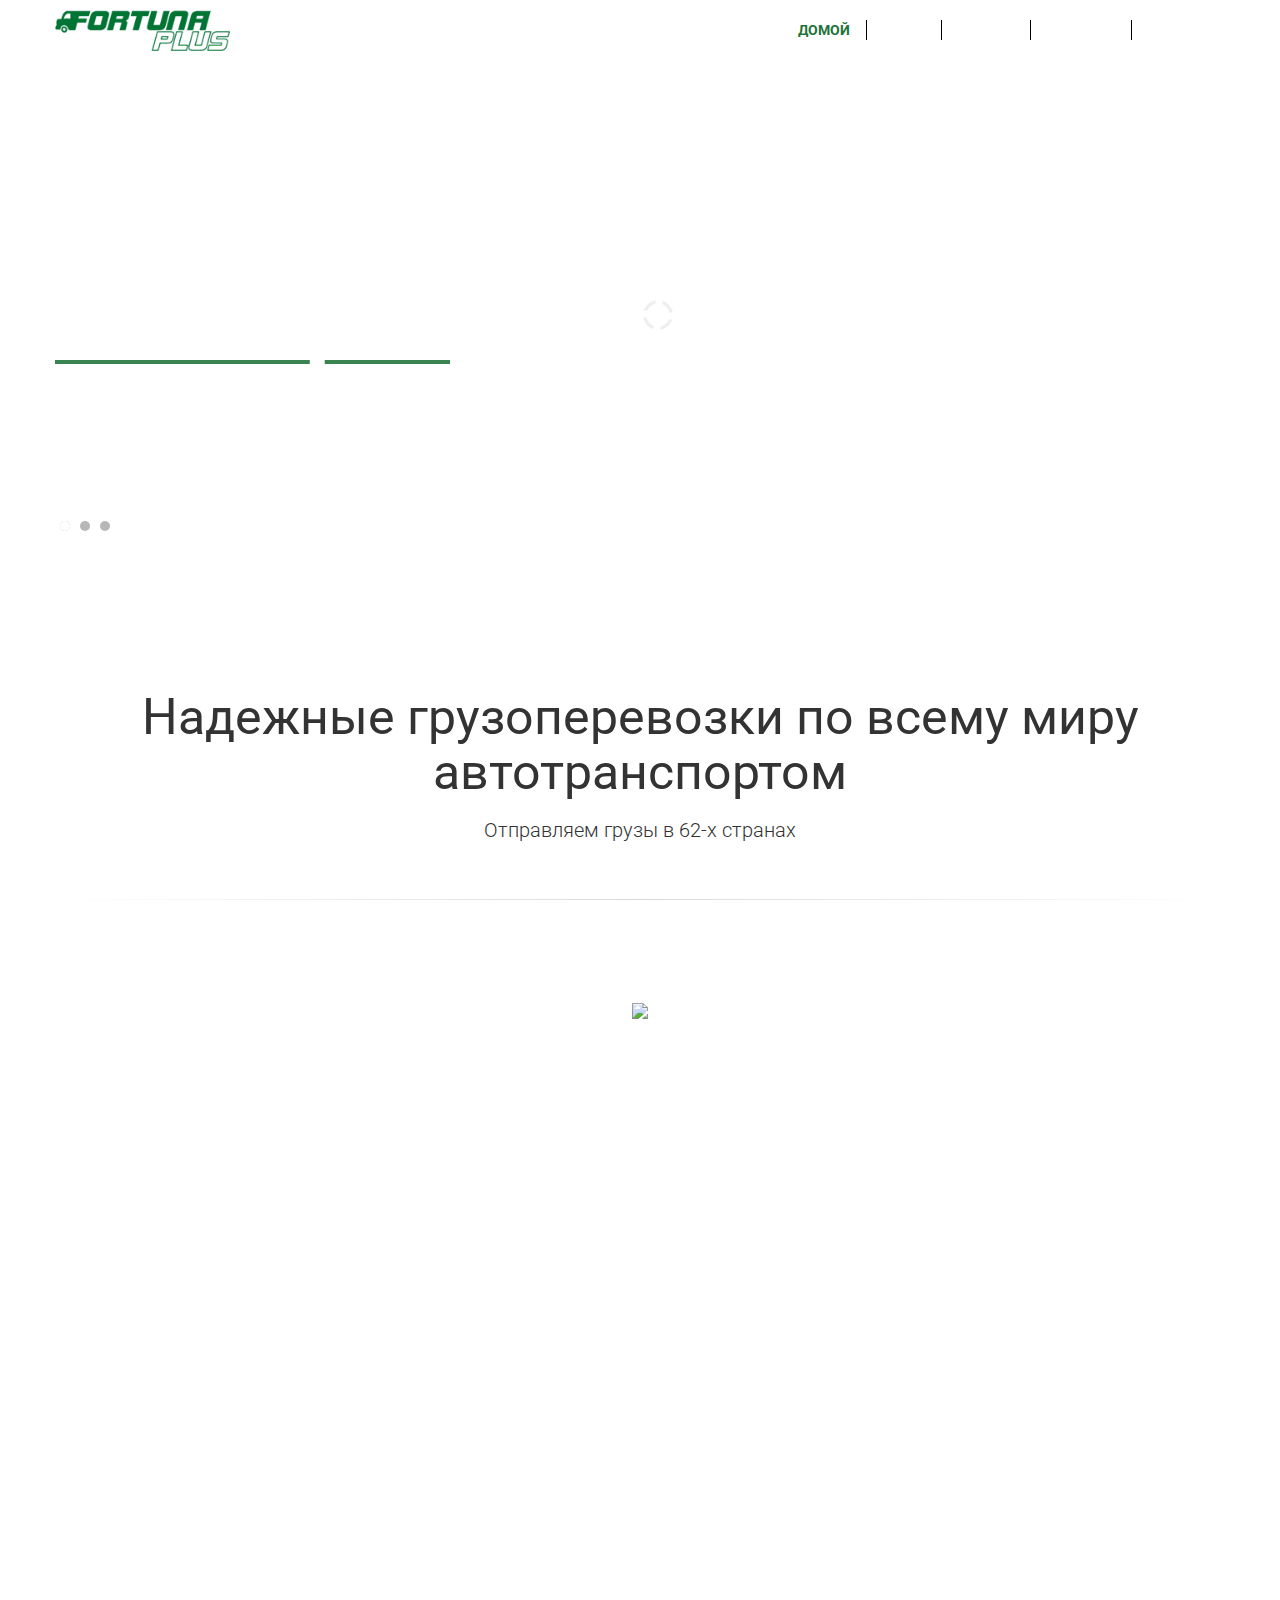
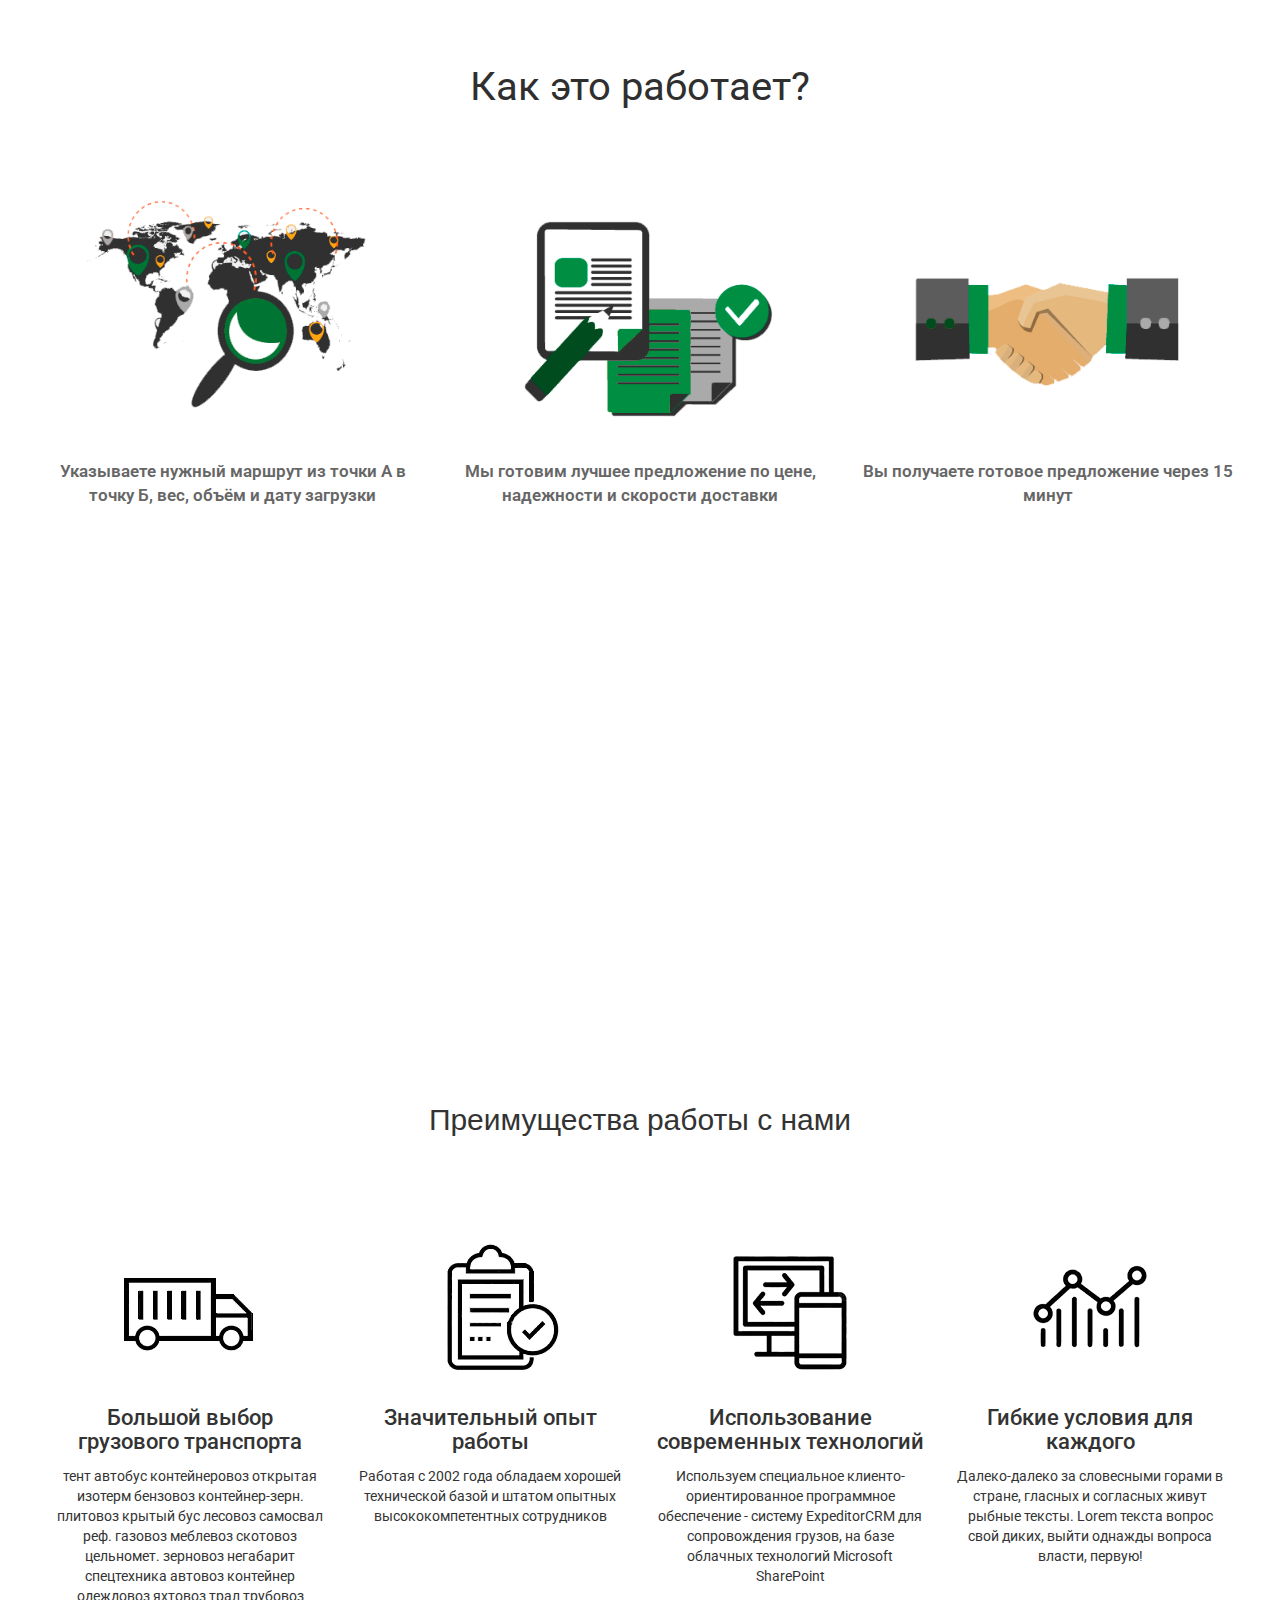
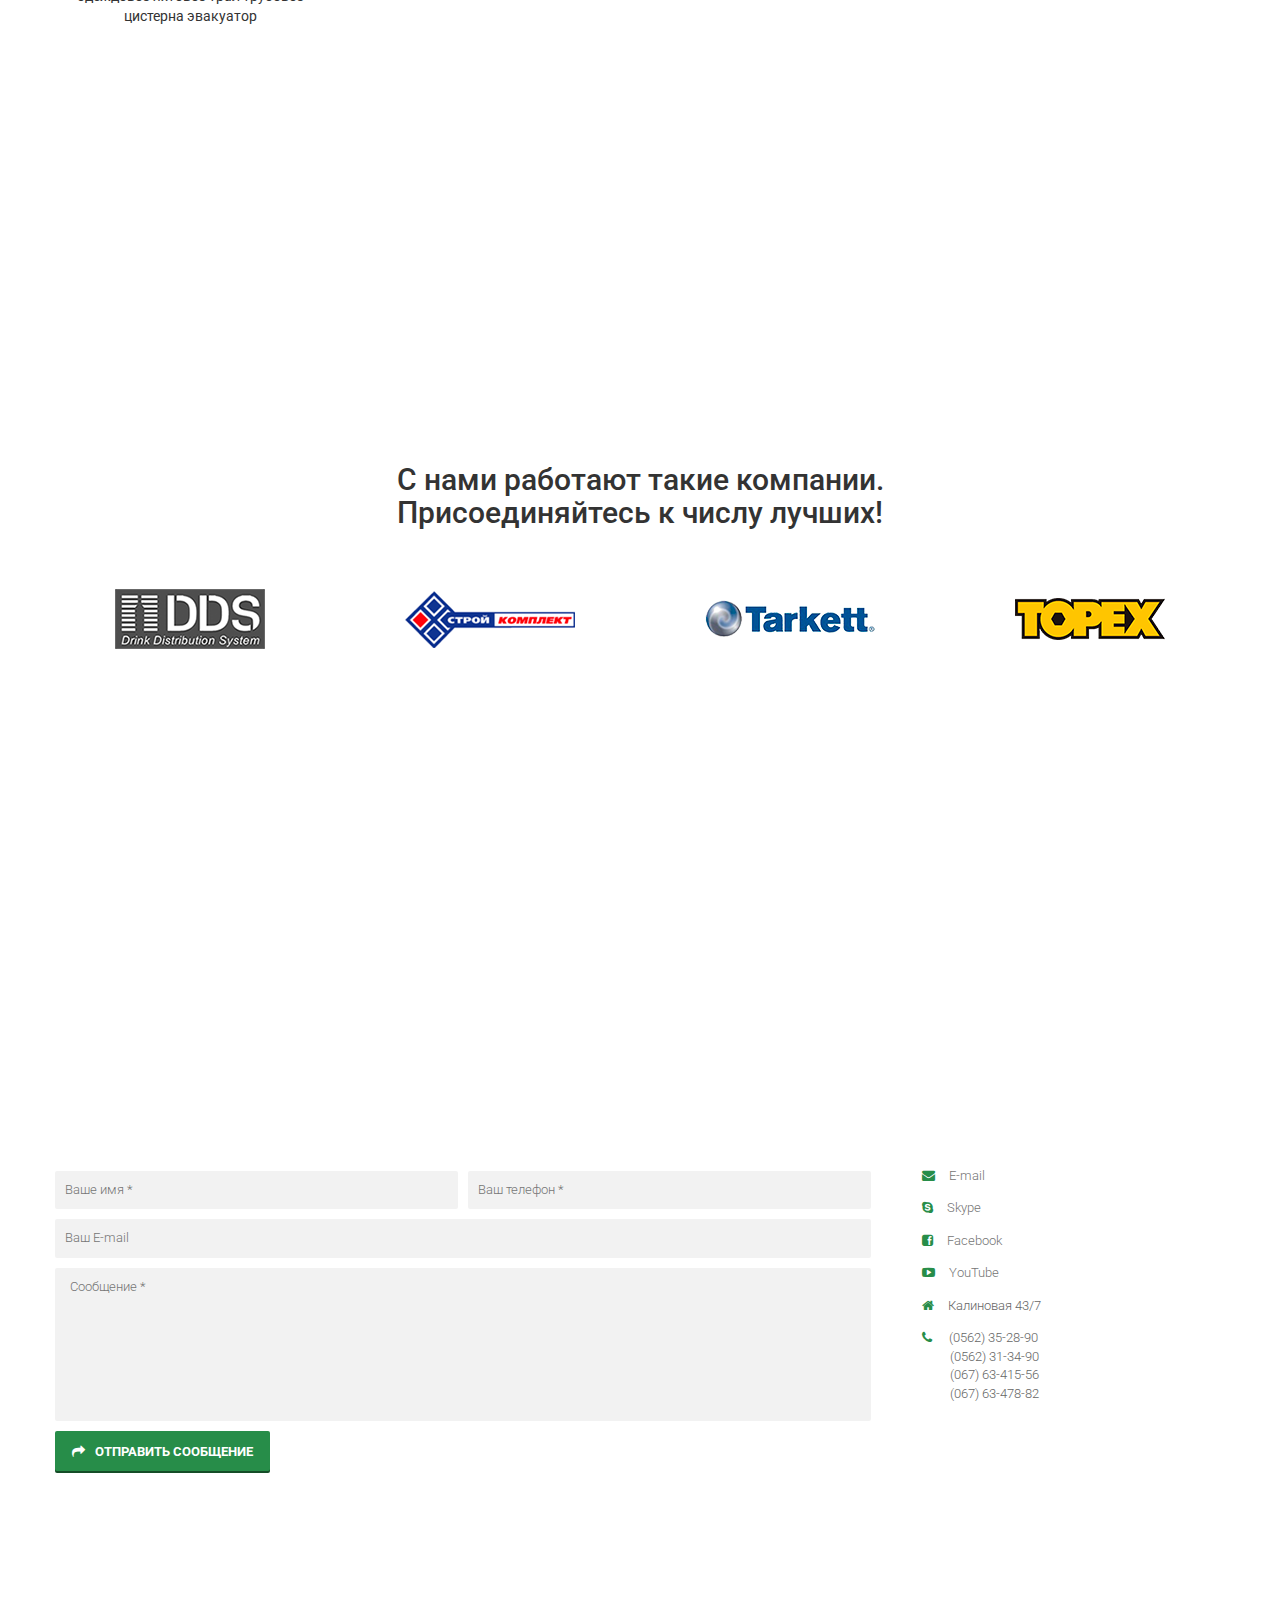
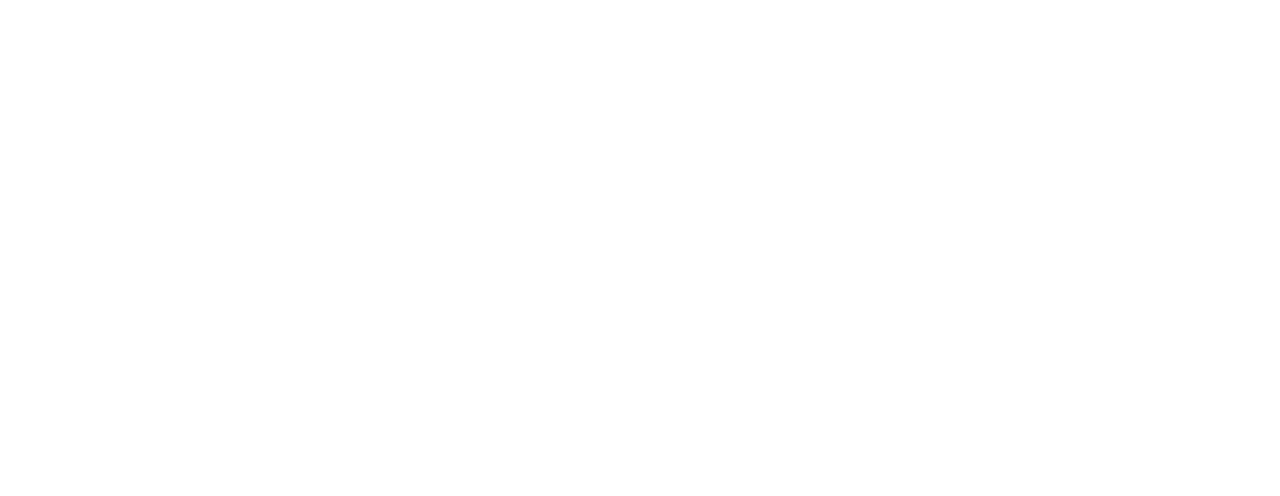
==== commit 02864637: "Revert "FP_v1.0"" ====
--- a/index.html
+++ b/index.html
@@ -9,7 +9,7 @@
 		<link rel="stylesheet" type="text/css" href="css/bootstrap.css">
 		<link rel="stylesheet" type="text/css" href="css/font-awesome.css">
 		<link rel='stylesheet' id='camera-css'  href='css/camera.css' type='text/css' media='all'>
-		<link rel="icon" type="image/x-icon" href="/favicon.png">
+
 		<link rel="stylesheet" type="text/css" href="css/slicknav.css">
 		<link rel="stylesheet" href="css/prettyPhoto.css" type="text/css" media="screen" title="prettyPhoto main stylesheet" charset="utf-8" />
 		<link rel="stylesheet" type="text/css" href="css/style.css">
@@ -33,7 +33,7 @@
 			jQuery(function(){
 					jQuery('#camera_wrap_1').camera({
 					transPeriod: 500,
-					time: 2500,
+					time: 3400,
 					height: '490px',
 					thumbnails: false,
 					pagination: true,
@@ -51,7 +51,6 @@
     <!--home start-->  
     <div id="home">
     	<div class="headerLine" data-vide-bg="video/volvo5">
-	<div class="navmenu-wrapper">
 	<div id="menuF" class="header">
 		<div class="container">
 			<div class="row">
@@ -61,7 +60,6 @@
 					</div>
 				</div>
 				<div class="col-md-8">
-
 					<div class="navmenu">
 						<div class="navmenu-child">
 							<ul id="menu">
@@ -74,7 +72,6 @@
 							</ul>
 						</div>
 					</div>
-				</div>
 				</div>
 			</div>
 		</div>
@@ -98,16 +95,30 @@
 									<h2>Надежно.</h2>
 								</div>
 							</div>
-							<div data-thumb="" data-src="images/slides/blank.gif">
-								<div class="img-responsive camera_caption fadeFromBottom">
-									<img src="images/logo.png" alt="">
-								</div>
-							</div>
 						</div><!-- #camera_wrap_1 -->
 				</div>
 			</div>
 		</div>
 	</div>
+		<!-- <div class="container">
+			<div class="row">
+				<div class="col-md-4 project">
+					<h3 id="counter">0</h3>
+					<h4>Страны</h4>
+					<p>Наша компения основана в 2002 году и специализируется в области межрународных грузовых перевозок автомобильным транспортом. </p>
+				</div>
+				<div class="col-md-4 project">
+					<h3 id="counter1">0</h3>
+					<h4>Заказов</h4>
+					<p>В год для 115 наших постоянных клиентов.  </p>
+				</div>
+				<div class="col-md-4 project">
+					<h3 id="counter2" style="margin-left: 20px;">0</h3>
+					<h4 style="margin-left: 20px;">Километров позади</h4>
+					<p>Мы предоставляем грузовые перевозки всеми видами автомобильного транспорта. </p>
+				</div>
+			</div>
+		</div>-->
 		<div class="container">
 			<div class="row">
 				<div class="col-md-12 cBusiness">
@@ -116,7 +127,7 @@
 				</div>
 			</div>
 		</div>
-		<div class="container">
+				<div class="container">
 			<div class="row">
 				<div class="col-md-12 hr1">
 					<hr/>
@@ -126,7 +137,7 @@
 		<div class="container">
 			<div class="row">
 				<div class="col-md-12 centPic">
-					<img class="img-responsive"  src="images/05t.png"/>
+					<img class="img-responsive"  src="images/05.png"/>
 				</div>
 			</div>
 		</div>   
@@ -139,17 +150,17 @@
 			<div class="container">
 				<div class="row Fresh">
 					<div class="col-md-4 project">
-						<h3 id="counter">2002</h3>
+						<h3 id="counter">0</h3>
 						<h4>Год основания</h4>
-						<p>Наша компания основана в 2002 году и специализируется в области межрународных грузовых перевозок автомобильным транспортом. </p>
+						<p>Наша компения основана в 2002 году и специализируется в области межрународных грузовых перевозок автомобильным транспортом. </p>
 					</div>
 					<div class="col-md-4 project">
-						<h3 id="counter1">786</h3>
+						<h3 id="counter1">0</h3>
 						<h4>Заказов</h4>
 						<p>В год для 115 наших постоянных клиентов.  </p>
 					</div>
 					<div class="col-md-4 project">
-						<h3 id="counter2">10310000</h3>
+						<h3 id="counter2">0</h3>
 						<h4>Километров позади</h4>
 						<p>Мы предоставляем грузовые перевозки всеми видами автомобильного транспорта. </p>
 					</div>		
@@ -217,56 +228,55 @@
       				<div class="features-block">
 	              	<div class="features-img">
 	                	<picture>
-	                    <img src="images/why-us/01.png" alt="">
+	                    <img src="images/why-us/1.png" alt="">
 	                	</picture>
 			              </div>
 			                <h3>Большой выбор грузового транспорта</h3>
-							<p>тент, автобус, контейнеровоз, открытая
-							изотерм, бензовоз, контейнер-зерновоз, плитовоз,
-							бус, лесовоз, самосвал,
-							крытый реф., газовоз, меблевоз, скотовоз,
-							цельномет., зерновоз, негабарит, спецтехника,
-							автовоз, контейнер, одеждовоз, яхтовоз,
-							трал, трубовоз, цистерна, эвакуатор и другие.</p>
+							<p>тент автобус контейнеровоз открытая
+							изотерм бензовоз контейнер-зерн. плитовоз
+							крытый бус лесовоз самосвал
+							реф. газовоз меблевоз скотовоз
+							цельномет. зерновоз негабарит спецтехника
+							автовоз контейнер одеждовоз яхтовоз
+							трал трубовоз цистерна эвакуатор</p>
 			            </div>
       			</div>
       			<div class="col-md-3">
       				<div class="features-block">
 	              	<div class="features-img">
 	                <picture>
-	                    <img src="images/why-us/02.png" alt="">
+	                    <img src="images/why-us/2.png" alt="">
 	                </picture>
 	              	</div>
 						<h3>Значительный опыт работы</h3>
 						<p>Работая с 2002 года обладаем хорошей
 						технической базой и штатом опытных
-						высококомпетентных сотрудников. За более, чем 15 лет работы мы выполнили более десятков тысяч перевозок.</p>
+						высококомпетентных сотрудников</p>
 	            </div>
       			</div>
       			<div class="col-md-3">
       				<div class="features-block">
 	               	<div class="features-img">
 	                <picture>
-	                    <img src="images/why-us/03.png" alt="">
+	                    <img src="images/why-us/3.png" alt="">
 	                </picture>
 	             	</div>
 						<h3>Использование современных технологий</h3>
-						<p>Мы идём в ногу со временем, и используем последние технологические решения индустрии. <br>Специальное клиенто-
+						<p>Используем специальное клиенто-
 						ориентированное программное обеспечение -
-						для сопровождения грузов,
-						на базе облачных технологий Microsoft SharеPoint.</p>
+						систему ExpeditorCRM для сопровождения грузов,
+						на базе облачных технологий Microsoft SharеPoint</p>
 	              </div>
       			</div>
       			<div class="col-md-3">
       				<div class="features-block">
 	              	<div class="features-img">
 	                <picture>
-	                    <img src="images/why-us/04.png" alt="Экономите на материалах">
+	                    <img src="images/why-us/4.png" alt="Экономите на материалах">
 	                </picture> 
 	              	</div>
-						<h3 class="h3-center">Проверка перевозчика</h3>
-						<p>Один из самых важных аспектов - это безопасность.<br>
-						Во избежании всех неипрятностей, мы досконально проверяем перевозчика и каждого водителя. <br>С помощью специализириваного программного обеспечения и баз данных, мы тщательно проверяем документы предприятия, документы водителя и документы на машину.</p>
+						<h3>Гибкие условия для каждого</h3>
+						<p>Далеко-далеко за словесными горами в стране, гласных и согласных живут рыбные тексты. Lorem текста вопрос свой диких, выйти однажды вопроса власти, первую!</p>
 	            </div>
       			</div>
         </div>
@@ -280,13 +290,20 @@
 				<div class="row Ama">
 					<div class="col-md-12">
 					<h3>Наши клиенты</h3>
-					<p>C нами работают такие компании. Присоединяйтесь к числу лучших!</p>
 				</div>
 			</div>
 		</div>
 	</div>
 	<section class="our-clients">
 		<div class="container">
+
+				<div class="row">
+					<div class="col-md-12">
+						<div class="clients-slider-header">
+							<h2>C нами работают такие компании. <br> Присоединяйтесь к числу лучших!</h2>
+						</div>
+					</div>
+				</div>
 				<div class="row clients-slider">
 					<div class="col-md-3 clients-block">
 						<img src="images/_logos/dds.png"></div>
@@ -297,21 +314,13 @@
 					<div class="col-md-3 clients-block">
 						<img src="images/_logos/topex.png"></div>
 					<div class="col-md-3 clients-block">
-						<img src="images/_logos/agrotek.png"></div>
-					<div class="col-md-3 clients-block">
-						<img src="images/_logos/giulia.png"></div>
-					<div class="col-md-3 clients-block">
-						<img src="images/_logos/_dneproplastavtomat.jpg"></div>	
-					<div class="col-md-3 clients-block">
-						<img src="images/_logos/_ireda.jpg"></div>
-					<div class="col-md-3 clients-block">
-						<img src="images/_logos/agrinol.png"></div>
-					<div class="col-md-3 clients-block">
-						<img src="images/_logos/investmash.jpg"></div>
-					<div class="col-md-3 clients-block">
-						<img src="images/_logos/irrigator.png"></div>
-					<div class="col-md-3 clients-block">
-						<img src="images/_logos/shabo.png"></div>	
+						<img src="images/_logos/dds.png"></div>
+					<div class="col-md-3 clients-block">
+						<img src="images/_logos/stroy-komplekt.png"></div>
+					<div class="col-md-3 clients-block">
+						<img src="images/_logos/tarkett.png"></div>
+					<div class="col-md-3 clients-block">
+						<img src="images/_logos/topex.png"></div>		
 				</div>
 		</div>
 	</section>
@@ -321,8 +330,7 @@
 			<div class="container">
 				<div class="row Ama">
 					<div class="col-md-12">
-					<h3>Остались вопросы?</h3>
-					<p>Мы здесь, чтобы ответить на них!</p>
+					<h3>Остались вопросы? <br> Мы здесь, чтобы ответить на них!</h3>
 					</div>
 				</div>
 			</div>
@@ -344,15 +352,14 @@
 				</div>
 				<div class="col-md-3 col-xs-12 cont">
 					<ul>
-						<li><a href="https:/www.facebook.com/fortunaplus" target="_blank"><i class="fa fa-facebook-square"></i>Facebook</li></a>
-						<li><a href="skype:tir100?chat"><i class="fa fa-skype"></i>Skype</li></a>
-						<li><a href="https://www.youtube.com/channel/UCZg1ebeXt86SbizeUIB988A" target="_blank"><i class="fa fa-youtube-play"></i>YouTube</li></a>
-						<li><i class="fa fa-envelope"></i>office@fortunaplus.com.ua</li></a>
-						<li><i class="fa fa-home"></i>Украина, г.Днепр <br>
-						<span class="phone-number">пр.Слобожанский, 35, офис 508 </span> </li>
+						<li><a href="#"><i class="fa fa-envelope"></i>E-mail</li></a>
+						<li><a href="#"><i class="fa fa-skype"></i>Skype</li></a>
+						<li><a href="#"><i class="fa fa-facebook-square"></i>Facebook</li></a>
+						<li><a href="#"><i class="fa fa-youtube-play"></i>YouTube</li></a>
+						<li><i class="fa fa-home"></i>Калиновая 43/7</li>
 						<li><i class="fa fa-phone"></i>
-							(0562) 31-34-90<br> 
-							<span class="phone-number">(067) 47-083-30 </span> <br>
+							(0562) 35-28-90 <br> 
+							<span class="phone-number">(0562) 31-34-90</span> <br>
 							<span class="phone-number">(067) 63-415-56</span> <br>
 							<span class="phone-number">(067) 63-478-82</span>
 						</li>
@@ -361,27 +368,8 @@
 			</div>
 		</div>
 		<div class="line6">
-			<iframe src="https://www.google.com/maps/embed?pb=!1m23!1m12!1m3!1d2720.5282669088624!2d35.06550447304994!3d48.51253703432024!2m3!1f0!2f0!3f0!3m2!1i1024!2i768!4f13.1!4m8!3e6!4m0!4m5!1s0x40d9588c7363bd77%3A0x5bef9756eb1d8269!2sfortuna+plus!3m2!1d48.5135553!2d35.064305999999995!5e0!3m2!1sru!2sua!4v1518342544767" width="100%" height="750" frameborder="0" style="border:0" allowfullscreen></iframe>		
+					<iframe src="https://www.google.com/maps/embed?pb=!1m18!1m12!1m3!1d2643.0593416342863!2d35.06422568577631!3d48.51292710857811!2m3!1f0!2f0!3f0!3m2!1i1024!2i768!4f13.1!3m3!1m2!1s0x40d9588b8c08177b%3A0x785d7d36f1b8327f!2z0LLRg9C70LjRhtGPINCa0LDQu9C40L3QvtCy0LAsIDQzLCDQlNC90ZbQv9GA0L7MgSwg0JTQvdGW0L_RgNC-0L_QtdGC0YDQvtCy0YHRjNC60LAg0L7QsdC70LDRgdGC0Yw!5e0!3m2!1sru!2sua!4v1508661675381" width="100%" height="750" frameborder="0" style="border:0"></iframe>			
 		</div> 
-		</div>
-		<div class="lineBlack">
-			<div class="container">
-				<div class="row downLine">
-					<div class="col-md-6 text-left copy">
-						<p>Copyright &copy; 2018 FortunaPlus. Все права защищены.</p>
-					</div>
-					<div class="col-md-6 text-right dm">
-						<ul id="downMenu">
-							<li class="active"><a href="#home">Home</a></li>
-							<li><a href="#about">About</a></li>
-							<li><a href="#project1">Projects</a></li>
-							<li><a href="#news">News</a></li>
-							<li class="last"><a href="#contact">Contact</a></li>
-							<!--li><a href="#features">Features</a></li-->
-						</ul>
-					</div>
-				</div>
-			</div>
 		</div>
 
 
@@ -416,6 +404,42 @@
 				}).mouseout(function(){
 					$(this).find('i').removeClass('fa-heart').addClass('fa-heart-o');
 				});
+				
+				function sdf_FTS(_number,_decimal,_separator)
+				{
+				var decimal=(typeof(_decimal)!='undefined')?_decimal:2;
+				var separator=(typeof(_separator)!='undefined')?_separator:'';
+				var r=parseFloat(_number)
+				var exp10=Math.pow(10,decimal);
+				r=Math.round(r*exp10)/exp10;
+				rr=Number(r).toFixed(decimal).toString().split('.');
+				b=rr[0].replace(/(\d{1,3}(?=(\d{3})+(?:\.\d|\b)))/g,"\$1"+separator);
+				r=(rr[1]?b+'.'+rr[1]:b);
+
+				return r;
+}
+				
+			setTimeout(function(){
+					$('#counter').text('0');
+					$('#counter1').text('0');
+					$('#counter2').text('0');
+					setInterval(function(){
+						
+						var curval=parseInt($('#counter').text());
+						var curval1=parseInt($('#counter1').text().replace(' ',''));
+						var curval2=parseInt($('#counter2').text());
+						if(curval<=2000){
+							$('#counter').text(curval+2);
+						}
+						if(curval1<=785){
+							$('#counter1').text(sdf_FTS((curval1+1),0,' '));
+						}
+						if(curval2<=10300000){
+							$('#counter2').text(curval2+10000);
+						}
+					}, 2);
+					
+				}, 500);
 			});
 	</script>
 	<script type="text/javascript">
--- a/css/style.css
+++ b/css/style.css
@@ -8,86 +8,6 @@
 fieldset, form, label, legend,
 table, caption, tbody, tfoot, thead, tr, th, td {outline: none !important;
 }
-@font-face {
-    font-family: 'Glober bold';
-    src: url('../fonts/glober/GloberBold.eot');
-    src: url('../fonts/glober/GloberBold.eot?#iefix') format('embedded-opentype'),
-        url('../fonts/glober/GloberBold.woff2') format('woff2'),
-        url('../fonts/glober/GloberBold.woff') format('woff'),
-        url('../fonts/glober/GloberBold.ttf') format('truetype');
-    font-weight: bold;
-    font-style: normal;
-}
-
-@font-face {
-    font-family: 'Glober light';
-    src: url('../fonts/glober/GloberLight.eot');
-    src: url('../fonts/glober/GloberLight.eot?#iefix') format('embedded-opentype'),
-        url('../fonts/glober/GloberLight.woff2') format('woff2'),
-        url('../fonts/glober/GloberLight.woff') format('woff'),
-        url('../fonts/glober/GloberLight.ttf') format('truetype');
-    font-weight: 300;
-    font-style: normal;
-}
-
-@font-face {
-    font-family: 'Glober regular';
-    src: url('../fonts/glober/GloberRegular.eot');
-    src: url('../fonts/glober/GloberRegular.eot?#iefix') format('embedded-opentype'),
-        url('../fonts/glober/GloberRegular.woff2') format('woff2'),
-        url('../fonts/glober/GloberRegular.woff') format('woff'),
-        url('../fonts/glober/GloberRegular.ttf') format('truetype');
-    font-weight: normal;
-    font-style: normal;
-}
-@font-face {
-    font-family: 'Glober Book';
-    src: url('../fonts/glober/GloberBook.eot');
-    src: url('../fonts/glober/GloberBook.eot?#iefix') format('embedded-opentype'),
-        url('../fonts/glober/GloberBook.woff2') format('woff2'),
-        url('../fonts/glober/GloberBook.woff') format('woff'),
-        url('../fonts/glober/GloberBook.ttf') format('truetype');
-    font-weight: normal;
-    font-style: normal;
-}
-
-@font-face {
-    font-family: 'Akrobat regular';
-    src: url('A../fonts/akrobat/krobat-Regular.eot');
-    src: url('../fonts/akrobat/Akrobat-Regular.eot?#iefix') format('embedded-opentype'),
-        url('../fonts/akrobat/Akrobat-Regular.woff2') format('woff2'),
-        url('../fonts/akrobat/Akrobat-Regular.woff') format('woff'),
-        url('../fonts/akrobat/Akrobat-Regular.ttf') format('truetype');
-    font-weight: 500;
-    font-style: normal;
-}
-
-@font-face {
-    font-family: 'Akrobat bold';
-    src: url('../fonts/akrobat/Akrobat-Bold.eot');
-    src: url('../fonts/akrobat/Akrobat-Bold.eot?#iefix') format('embedded-opentype'),
-        url('../fonts/akrobat/Akrobat-Bold.woff2') format('woff2'),
-        url('../fonts/akrobat/Akrobat-Bold.woff') format('woff'),
-        url('../fonts/akrobat/Akrobat-Bold.ttf') format('truetype');
-    font-weight: bold;
-    font-style: normal;
-}
-
-@font-face {
-    font-family: 'Akrobat light';
-    src: url('../fonts/akrobat/Akrobat-Light.eot');
-    src: url('../fonts/akrobat/Akrobat-Light.eot?#iefix') format('embedded-opentype'),
-        url('../fonts/akrobat/Akrobat-Light.woff2') format('woff2'),
-        url('../fonts/akrobat/Akrobat-Light.woff') format('woff'),
-        url('../fonts/akrobat/Akrobat-Light.ttf') format('truetype');
-    font-weight: 300;
-    font-style: normal;
-}
-
-
-
-
-
 body{
 	font-family: 'Roboto', 'sans-serif';
 		background:#fff;
@@ -136,9 +56,6 @@
 .row{
 	outline:1px solid #f00;
 }*/
-.navmenu-wrapper{
-	height: 6rem;
-}
 .navmenu {
 	height: 6rem;
 	position: relative;
@@ -189,14 +106,20 @@
 #menu li{
     -moz-osx-font-smoothing: grayscale;
     -webkit-font-smoothing: antialiased;
+	border-right:1px solid #000;
 	padding-left: 17px;
 	padding-right: 16px;
 	float:left;
-    font-family: 'Akrobat bold';
-	font-size: 1.8rem;
+	font-family: 'Roboto', 'sans-serif';
+	font-size:14px;
 	color:#fff;
 	list-style:none;
 	text-transform:uppercase;
+	font-weight:700;
+}
+#menu li:last-child{
+	border-right:0;
+	padding-right:0px;
 }
 #menu{
 	float: right;
@@ -220,7 +143,7 @@
 }
 .camera_caption h2{
 	border-bottom: 4px solid #1e733a;
-    font-family: 'Akrobat bold';
+	font-family: 'Open Sans', sans-serif;
 	font-size:100px;
 	font-weight:700;
 	letter-spacing: -2px;
@@ -347,8 +270,8 @@
 }
 .project h3{
 	letter-spacing: 1px;
-    font-family: 'Akrobat regular';
-	font-size: 4.5rem;
+	font-family: 'Roboto', 'sans-serif';
+	font-size:37px;
 	font-weight:400;
 	color: #fff;
 }
@@ -370,21 +293,20 @@
 /**/
 
 .cBusiness{
-	margin-top: 6.5rem;
+	margin-top: 2rem;
 }
 .cBusiness h3{
 	text-align: center;
-    font-family: 'Akrobat bold';
+	font-family: 'Roboto', 'sans-serif';
 	font-size: 5rem;
 	font-weight: 400;
-	text-transform: uppercase;
 }
 .cBusiness span{
 	display: block;
 	margin-top: 16px;
 	text-align:center;
-    font-family: 'Akrobat light';
-	font-size: 3.5rem;
+	font-family: 'Roboto', 'sans-serif';
+	font-size: 2rem;
 	font-weight:300;
 }
 /**/
@@ -408,7 +330,7 @@
 	width: 100%;
 	overflow: hidden;
 	height:100%;
-	background: url(../images/bgTopо-test.png) center center no-repeat;
+	background: url(../images/bgTopо-darken.png) center center no-repeat;
 	-webkit-background-size: cover;
 	-moz-background-size: cover;
 	-o-background-size: cover;
@@ -463,22 +385,22 @@
 	text-align: center;
 }
 .Fresh{
-	margin-bottom: 10rem;
+	margin-bottom: 145px;
 	color: #fff;
-	margin-top: 19rem;
+	margin-top: 250px;
 	text-align: center;
 	
 }
 .Fresh h4{
 	//margin-left: -15px;
 	margin-top: 17px;
-    font-family: 'Akrobat bold';
-	font-size: 2.5rem;
+	font-family: 'Roboto', 'sans-serif';
+	font-size:20px;
 	font-weight:300;
 }
 .Fresh p{
-    font-family: 'Akrobat light';
-    font-size: 2.2rem;
+	font-family: 'Roboto', 'sans-serif';
+	font-size: 13px;
 	font-weight: 300;
 	margin-top: 12px;
 	line-height: 23px;
@@ -513,14 +435,15 @@
 }
 /**/
 .wwa{
-	margin-top: 7rem;
+	margin-top: 8px;
 	text-align: center;
 }
 .wwa h3{
-	font-size: 5rem;
+	font-size: 4rem;
 	color:#2f2f2f;
-    font-family: 'Akrobat bold';
-    text-transform: uppercase;
+	font-family: 'Roboto', 'sans-serif';
+	font-weight: 400;
+	margin: 3rem 0 0 0;
 }
 /**/
 .img-how-work{
@@ -540,8 +463,10 @@
 }
 .team p{
 	margin-top: 1rem;
-    font-size: 2.2rem;
-    font-family: 'Akrobat regular';
+	font-size: 1.7rem;
+	color: #666;
+	font-family: 'Roboto', 'sans-serif';
+	font-weight: 600;
 	line-height: 24px;
 
 }
@@ -719,7 +644,7 @@
 	width: 100%;
 	overflow: hidden;
 	height:100%;
-	background: url(../images/bgTopо-test.png) center center no-repeat;
+	background: url(../images/bgTopо-darken.png) center center no-repeat;
 	-webkit-background-size: cover;
 	-moz-background-size: cover;
 	-o-background-size: cover;
@@ -763,59 +688,49 @@
 	border-right: 3000px solid transparent;
 	//bottom: 489px;
 }
-.h3-center {
-	line-height: 5.7rem;
-}
 .features-header {
   text-align: center;
-  font-size: 5rem;
-  font-family: 'Akrobat bold';
-  margin: 7rem 0 7rem;
-  text-transform: uppercase;
+  font-size: 3rem;
+  font-family: 'Proxy Nova Bold', sans-serif;
+  margin: 10rem 0 10rem;
 }
 .features-block {
   text-align: center;
   outline: none;
 }
 .features-block h3 {
-  font-family: 'Akrobat regular';
-  font-size: 2.7rem;
-  font-weight: 600;
-  height: 5.7rem;
-  margin: 2.5rem 0;
-}
-.features-block p {
-  font-family: 'Akrobat regular';
-  font-size: 2rem;
+	font-size: 2.2rem;
+	height: 5rem;
 }
 
 
 .Ama{
-	margin-top: 19rem;
-	margin-bottom: 10rem;
+	margin-top: 201px;
+	margin-bottom: 133px;
 /*	margin-top: 241px;
 	margin-bottom: 94px;*/
 }
 
 @media screen and (min-device-width:1919px) {   
 	.Ama {
-		margin-top: 19rem;
-		margin-bottom: 14rem;
+		margin-top: 246px;
+		margin-bottom: 164px;
 	}
 }
 .Ama h3{
-	font-size: 5rem;
+	font-size: 42px;
 	text-align:center;
 	color: #fff;
-    font-family: 'Akrobat bold';
+	font-family: 'Roboto', 'sans-serif';
+	font-weight: 400;
 	margin-top: 17px;
-	text-transform: uppercase;
 }
 .Ama p{
-    font-family: 'Akrobat light';
-    font-size: 2.2rem;
+	font-size: 16px;
 	text-align:center;
 	color: #fff;
+	font-family: 'Roboto', 'sans-serif';
+	font-weight: 300;
 }
 /**/
 
@@ -1065,12 +980,6 @@
 	text-align: center;
 	margin-bottom: 4rem;
 }
-.clients-slider-header h3 {
-    font-family: 'Akrobat regular';
-    font-size: 3rem;
-    font-weight: 600;
-    margin: 6rem 0;
-}
 .clients-block{
 	position: relative;
 	height: 10rem;
@@ -1083,8 +992,8 @@
 	right: 0;
 	margin: auto;
 }
-.our-clients {
-	margin: 7rem 0 0 0;
+.center-img {
+	text-align: center;
 }
 .line4{
 	position: relative;
@@ -1247,7 +1156,7 @@
 	width: 100%;
 	overflow: hidden;
 	height:100%;
-	background: url(../images/bgTopо-test.png) center center no-repeat;
+	background: url(../images/bgTopо-darken.png) center center no-repeat;
 	-webkit-background-size: cover;
 	-moz-background-size: cover;
 	-o-background-size: cover;
@@ -1302,9 +1211,9 @@
 	padding-bottom:10px;
 	padding-left:10px;
 	border:0px;
-    font-family: 'Akrobat Light';
-	font-weight: 300;
-	font-size: 1.8rem;
+	font-family: 'Roboto', 'sans-serif';
+	font-weight: 300;
+	font-size:13px;
 	color:#555555;
 	background:#f2f2f2;
 }
@@ -1330,15 +1239,15 @@
 	max-width: 816px;
 }
 
-.forma textarea {
+textarea {
 	border-radius:2px;
 	padding-top:10px;
 	padding-bottom:10px;
 	padding-left:10px;
 	border:0px;
-    font-family: 'Akrobat light';
-	font-weight: 300;
-	font-size: 1.8rem;
+	font-family: 'Roboto', 'sans-serif';
+	font-weight: 300;
+	font-size:13px;
 	color:#555555;
 	background:#f2f2f2;
 	border:none;
@@ -1353,7 +1262,7 @@
 .forma .cBtn a{
 	font-family: 'Roboto', 'sans-serif';
 	font-weight: 700;
-	font-size: 1.5rem;
+	font-size:13px;
 	color:#fff;
 }
 
@@ -1375,8 +1284,8 @@
 	
 }
 .forma .cBtn .clear  a, .cBtn .send a{
-    font-family: 'Akrobat bold';
-	font-weight: 600;
+	font-family: 'Roboto', 'sans-serif';
+	font-weight: 700;
 }
 .forma .cBtn .send{
 	box-shadow: 0px 2px 0px 0px #154d27;
@@ -1389,12 +1298,14 @@
 
 /**/
 .phone-number {
-	padding-left: 3.1rem;
+	padding-left: 2.8rem;
 }
 .cont{
 	margin-top: 44px;
-    font-family: 'Akrobat light';
-	font-size: 1.7rem;
+	margin-left: -33px;
+	font-family: 'Roboto', 'sans-serif';
+	font-weight: 300;
+	font-size:13px;
 	color:#666666;
 	margin-bottom: -80px;
 	z-index: 10;
@@ -1407,9 +1318,6 @@
  margin-bottom: 1.4rem;
 
 }
-.cont a:hover {
-	border-bottom: 2px solid #278d49;
-}
 .cont .fa{
 	color:#278d49;
 	padding-right:14px;
@@ -1424,13 +1332,27 @@
 
 
 /**/
-
+.line6 iframe{
+ filter: url("data:image/svg+xml;utf8,<svg xmlns=\'http://www.w3.org/2000/svg\'><filter id=\'grayscale\'><feColorMatrix type=\'matrix\' values=\'0.3333 0.3333 0.3333 0 0 0.3333 0.3333 0.3333 0 0 0.3333 0.3333 0.3333 0 0 0 0 0 1 0\'/></filter></svg>#grayscale"); /* Firefox 10+, Firefox on Android */
+  filter: gray; /* IE6-9 */
+  -webkit-filter: grayscale(0.7); /* Google Chrome, Safari 6+ & Opera 15+ */
+  -moz-filter: grayscale(100%);
+  -ms-filter: grayscale(100%);
+  -o-filter: grayscale(100%);
+  filter: grayscale(100%);
+}
+ /*
+	filter: url(filters.svg#grayscale); 
+	-webkit-filter: grayscale(100%);
+	-o-filter: grayscale(100%);
+	-moz-filter: grayscale(100%);
+	filter: grayscale(100%);*/
 
 .line6{
 	position: relative;
 	width: 100%;
 	overflow: hidden;
-	height: 50rem;
+	height: 700px;
 }
 .line6:after{
 	content: "";
@@ -1445,6 +1367,8 @@
 	-moz-background-size: cover;
 	-o-background-size: cover;
 	background-size: cover;
+	border-bottom: 150px solid white;
+	border-left: 3000px solid transparent;
 }
 .line6:before{
 	top: 0;
@@ -1465,8 +1389,8 @@
 	//bottom: 489px;
 }
 .line6 .Ama{
-	margin-top: 19rem;
-	margin-bottom: 10rem;;
+	margin-top: 250px;
+	margin-bottom: 250px;;
 }
 .line6 .Ama h3{
 	font-size: 42px;
@@ -1833,21 +1757,38 @@
 .lineBlack{
 	position: relative;
 	width: 100%;
-	height: 4.5rem;
-	line-height: 4.5rem;
 	overflow: hidden;
+	height: 100%;
+	
 	background: url(../images/bgFooter.png)  no-repeat;
 	background:#101010;
 }
 .downLine{
-
+	margin-bottom: 35px;
+	margin-top: 127px;
 }
 .downLine p{
-	font-size: 1.5rem;
-    font-family: 'Akrobat light';
+	font-size:13px;
+	font-family: 'Roboto', 'sans-serif';
+	font-weight: 300;
 	color:#fff;
 }
-
+.lineBlack:before{
+	top: 0;
+	content: "";
+	position: absolute;
+	z-index: 1;
+	pointer-events: none;
+	bottom: 0;
+	left: 0;
+	width: 100%;
+	height: 178px;
+	background: url(../images/bgBeforFooter.png) center center no-repeat;
+	-webkit-background-size: cover;
+	-moz-background-size: cover;
+	-o-background-size: cover;
+	background-size: cover;
+}
 .lineBlack input{
 	margin-top: 3px;
 }
@@ -1856,14 +1797,18 @@
 }
 #downMenu li{
 	height: 16px;
+	border-right:1px solid #343434;
 	float:left;
 	list-style: none;
+}
+#downMenu li:last-child{
+	border-right:none;
 }
 #downMenu li a{
 	padding: 15px;
 	text-decoration: none;
-	font-size: 1.5rem;
-    font-family: 'Akrobat light';
+	font-size: 13px;
+	font-family: 'Roboto', 'sans-serif';
 	font-weight: 300;
 	color: #fff;
 	margin-top: 10px;
@@ -1885,10 +1830,10 @@
 	color:#6d6d6d;
 }
 .copy{
-	line-height:;
+	margin-top: 29px;
 }
 .dm{
-
+	margin-top: 29px;
 }
 /**/
 /*responsive*/
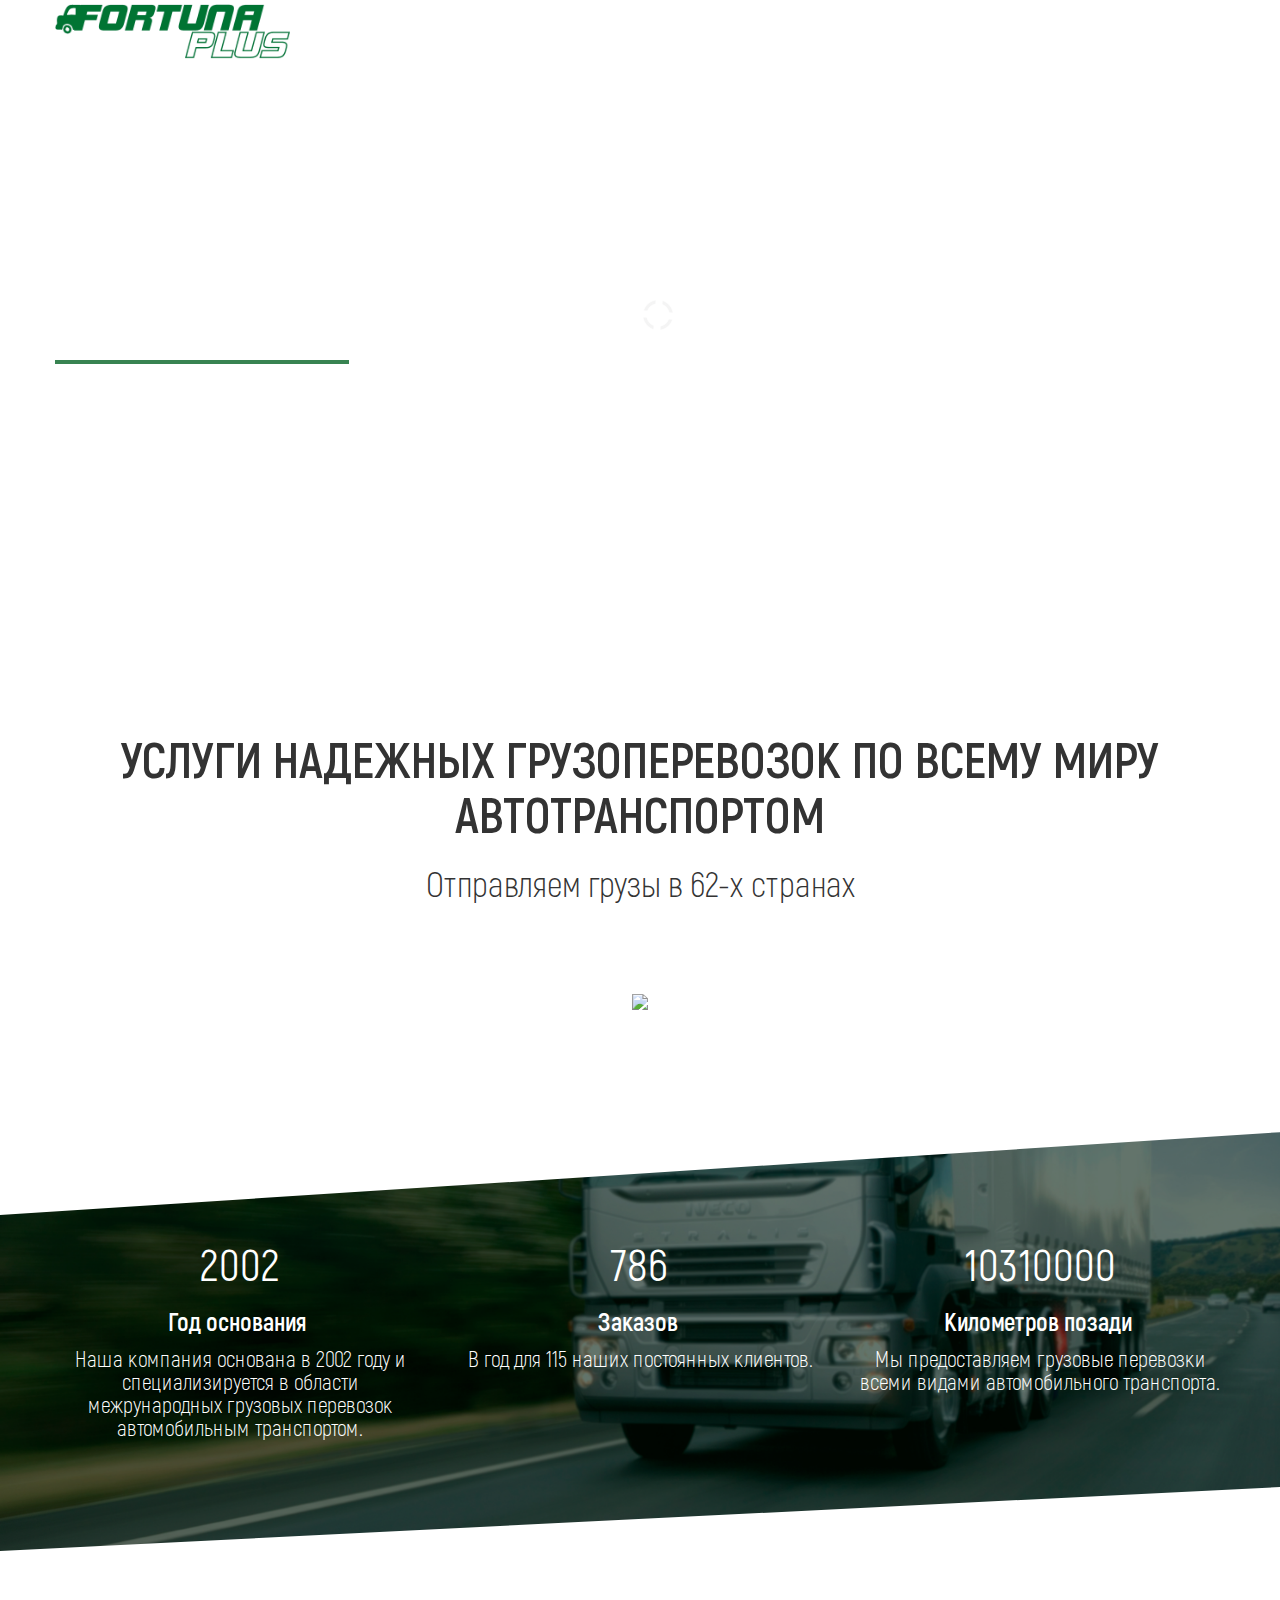
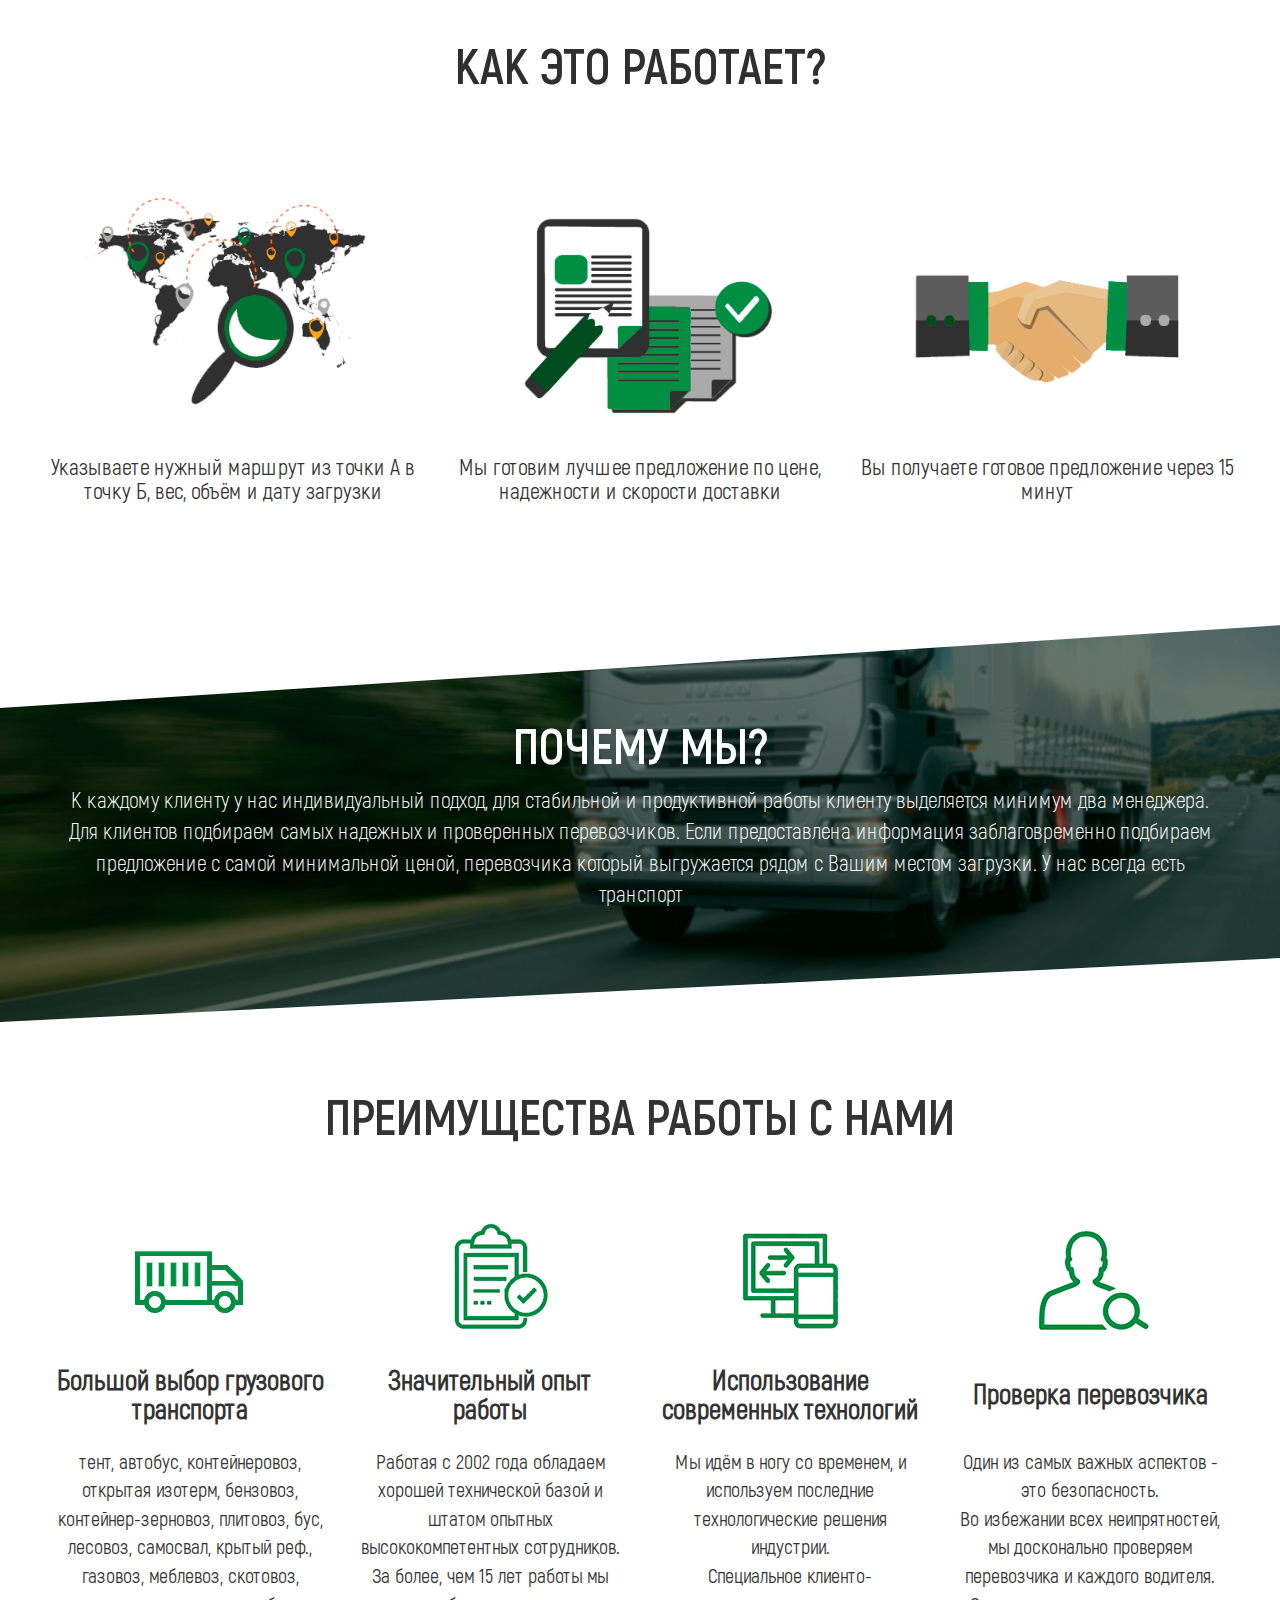
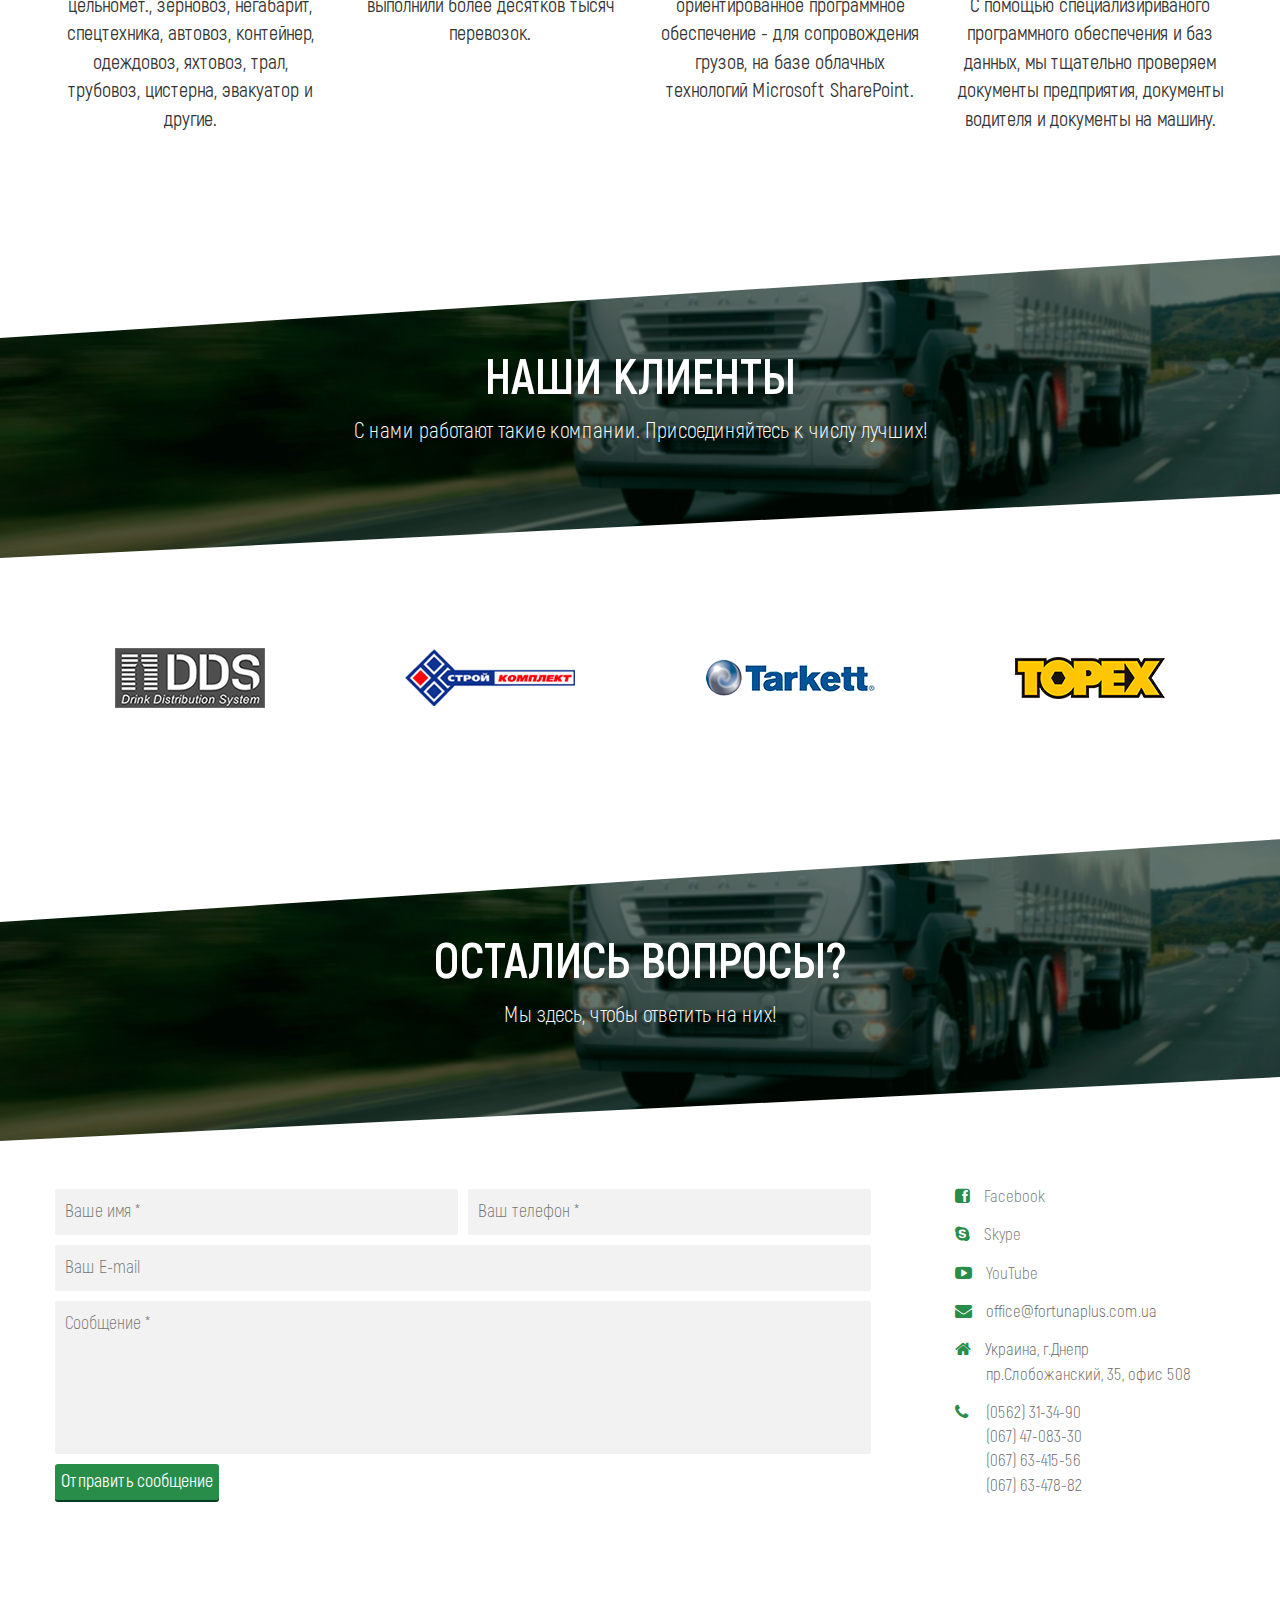
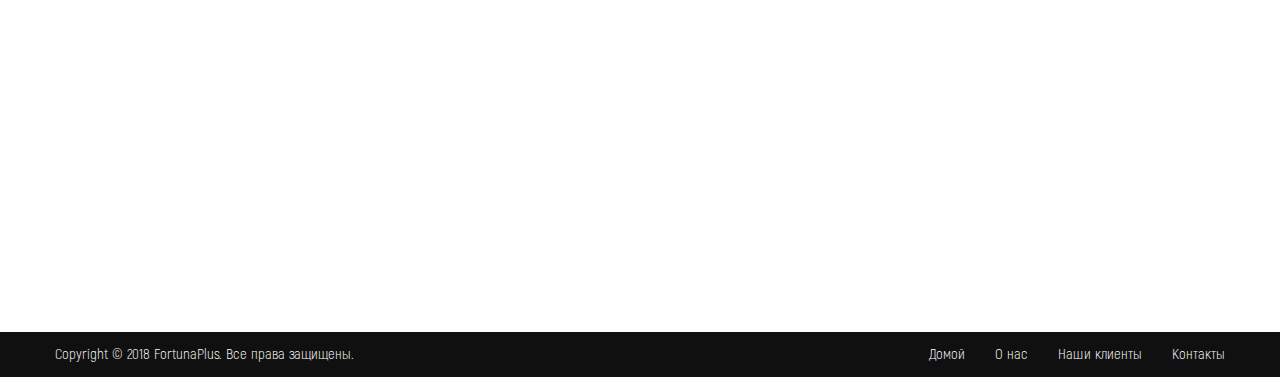
==== commit 452082d8: "FP_v1.1" ====
--- a/index.html
+++ b/index.html
@@ -9,7 +9,7 @@
 		<link rel="stylesheet" type="text/css" href="css/bootstrap.css">
 		<link rel="stylesheet" type="text/css" href="css/font-awesome.css">
 		<link rel='stylesheet' id='camera-css'  href='css/camera.css' type='text/css' media='all'>
-
+		<link rel="icon" type="image/x-icon" href="/favicon.png">
 		<link rel="stylesheet" type="text/css" href="css/slicknav.css">
 		<link rel="stylesheet" href="css/prettyPhoto.css" type="text/css" media="screen" title="prettyPhoto main stylesheet" charset="utf-8" />
 		<link rel="stylesheet" type="text/css" href="css/style.css">
@@ -51,27 +51,27 @@
     <!--home start-->  
     <div id="home">
     	<div class="headerLine" data-vide-bg="video/volvo5">
+	<div class="navmenu-wrapper">
 	<div id="menuF" class="header">
 		<div class="container">
 			<div class="row">
 				<div class="logo col-md-4">
 					<div class="logo">
-						<img src="images/logo1.png">
+						<img src="images/logo-сut.png">
 					</div>
 				</div>
 				<div class="col-md-8">
 					<div class="navmenu">
 						<div class="navmenu-child">
 							<ul id="menu">
-								<li class="active" ><a href="#home">Домой</a></li>
+								<li><a href="#home">Домой</a></li>
 								<li><a href="#about">О нас</a></li>
-								<li><a href="#project">Услуги</a></li>
-								<li><a href="#news">Новости</a></li>
-								<li class="last"><a href="#contact">Контакты</a></li>
-								<!--li><a href="#features">Features</a></li-->
+								<li><a href="#clients">Наши клиенты</a></li>
+								<li><a href="#contact">Контакты</a></li>
 							</ul>
 						</div>
 					</div>
+				</div>
 				</div>
 			</div>
 		</div>
@@ -100,44 +100,18 @@
 			</div>
 		</div>
 	</div>
-		<!-- <div class="container">
-			<div class="row">
-				<div class="col-md-4 project">
-					<h3 id="counter">0</h3>
-					<h4>Страны</h4>
-					<p>Наша компения основана в 2002 году и специализируется в области межрународных грузовых перевозок автомобильным транспортом. </p>
-				</div>
-				<div class="col-md-4 project">
-					<h3 id="counter1">0</h3>
-					<h4>Заказов</h4>
-					<p>В год для 115 наших постоянных клиентов.  </p>
-				</div>
-				<div class="col-md-4 project">
-					<h3 id="counter2" style="margin-left: 20px;">0</h3>
-					<h4 style="margin-left: 20px;">Километров позади</h4>
-					<p>Мы предоставляем грузовые перевозки всеми видами автомобильного транспорта. </p>
-				</div>
-			</div>
-		</div>-->
 		<div class="container">
 			<div class="row">
 				<div class="col-md-12 cBusiness">
-					<h3>Надежные грузоперевозки по всему миру автотранспортом</h3>
+					<h3>Услуги надежных грузоперевозок по всему миру автотранспортом</h3>
 					<span>Отправляем грузы в 62-х странах</span>
-				</div>
-			</div>
-		</div>
-				<div class="container">
-			<div class="row">
-				<div class="col-md-12 hr1">
-					<hr/>
 				</div>
 			</div>
 		</div>
 		<div class="container">
 			<div class="row">
 				<div class="col-md-12 centPic">
-					<img class="img-responsive"  src="images/05.png"/>
+					<img class="img-responsive"  src="images/05t.png"/>
 				</div>
 			</div>
 		</div>   
@@ -150,17 +124,17 @@
 			<div class="container">
 				<div class="row Fresh">
 					<div class="col-md-4 project">
-						<h3 id="counter">0</h3>
+						<h3 id="counter">2002</h3>
 						<h4>Год основания</h4>
-						<p>Наша компения основана в 2002 году и специализируется в области межрународных грузовых перевозок автомобильным транспортом. </p>
+						<p>Наша компания основана в 2002 году и специализируется в области межрународных грузовых перевозок автомобильным транспортом. </p>
 					</div>
 					<div class="col-md-4 project">
-						<h3 id="counter1">0</h3>
+						<h3 id="counter1">786</h3>
 						<h4>Заказов</h4>
 						<p>В год для 115 наших постоянных клиентов.  </p>
 					</div>
 					<div class="col-md-4 project">
-						<h3 id="counter2">0</h3>
+						<h3 id="counter2">10310000</h3>
 						<h4>Километров позади</h4>
 						<p>Мы предоставляем грузовые перевозки всеми видами автомобильного транспорта. </p>
 					</div>		
@@ -178,17 +152,14 @@
 		<div class="container">
 			<div class="row team">
 				<div class="col-md-4 b1">
-						<img class="img-responsive img-how-work" src="images/w1.png">
-						<p>Указываете нужный маршрут из точки А в точку Б, вес, объём и дату загрузки</p>
-				</div>
-			
-			
+					<img class="img-responsive img-how-work" src="images/w1.png">
+					<p>Указываете нужный маршрут из точки А в точку Б, вес, объём и дату загрузки</p>
+				</div>
 				<div class="col-md-4">
-						<img class="img-responsive img-how-work" src="images/w2.png">
-						<p>Мы готовим лучшее предложение по цене, надежности и скорости доставки</p>
-				</div>
-		
-			
+					<img class="img-responsive img-how-work" src="images/w2.png">
+					<p>Мы готовим лучшее предложение по цене, надежности и скорости доставки</p>
+				</div>
+
 				<div class="col-md-4 b3">
 						<img class="img-responsive img-how-work" src="images/w3.png">
 						<p>Вы получаете готовое предложение через 15 минут</p>
@@ -228,55 +199,56 @@
       				<div class="features-block">
 	              	<div class="features-img">
 	                	<picture>
-	                    <img src="images/why-us/1.png" alt="">
+	                    <img src="images/why-us/01.png" alt="">
 	                	</picture>
 			              </div>
 			                <h3>Большой выбор грузового транспорта</h3>
-							<p>тент автобус контейнеровоз открытая
-							изотерм бензовоз контейнер-зерн. плитовоз
-							крытый бус лесовоз самосвал
-							реф. газовоз меблевоз скотовоз
-							цельномет. зерновоз негабарит спецтехника
-							автовоз контейнер одеждовоз яхтовоз
-							трал трубовоз цистерна эвакуатор</p>
+							<p>тент, автобус, контейнеровоз, открытая
+							изотерм, бензовоз, контейнер-зерновоз, плитовоз,
+							бус, лесовоз, самосвал,
+							крытый реф., газовоз, меблевоз, скотовоз,
+							цельномет., зерновоз, негабарит, спецтехника,
+							автовоз, контейнер, одеждовоз, яхтовоз,
+							трал, трубовоз, цистерна, эвакуатор и другие.</p>
 			            </div>
       			</div>
       			<div class="col-md-3">
       				<div class="features-block">
 	              	<div class="features-img">
 	                <picture>
-	                    <img src="images/why-us/2.png" alt="">
+	                    <img src="images/why-us/02.png" alt="">
 	                </picture>
 	              	</div>
 						<h3>Значительный опыт работы</h3>
 						<p>Работая с 2002 года обладаем хорошей
 						технической базой и штатом опытных
-						высококомпетентных сотрудников</p>
+						высококомпетентных сотрудников. За более, чем 15 лет работы мы выполнили более десятков тысяч перевозок.</p>
 	            </div>
       			</div>
       			<div class="col-md-3">
       				<div class="features-block">
 	               	<div class="features-img">
 	                <picture>
-	                    <img src="images/why-us/3.png" alt="">
+	                    <img src="images/why-us/03.png" alt="">
 	                </picture>
 	             	</div>
 						<h3>Использование современных технологий</h3>
-						<p>Используем специальное клиенто-
+						<p>Мы идём в ногу со временем, и используем последние технологические решения индустрии. <br>Специальное клиенто-
 						ориентированное программное обеспечение -
-						систему ExpeditorCRM для сопровождения грузов,
-						на базе облачных технологий Microsoft SharеPoint</p>
+						для сопровождения грузов,
+						на базе облачных технологий Microsoft SharеPoint.</p>
 	              </div>
       			</div>
       			<div class="col-md-3">
       				<div class="features-block">
 	              	<div class="features-img">
 	                <picture>
-	                    <img src="images/why-us/4.png" alt="Экономите на материалах">
+	                    <img src="images/why-us/04.png" alt="Экономите на материалах">
 	                </picture> 
 	              	</div>
-						<h3>Гибкие условия для каждого</h3>
-						<p>Далеко-далеко за словесными горами в стране, гласных и согласных живут рыбные тексты. Lorem текста вопрос свой диких, выйти однажды вопроса власти, первую!</p>
+						<h3 class="h3-center">Проверка перевозчика</h3>
+						<p>Один из самых важных аспектов - это безопасность.<br>
+						Во избежании всех неипрятностей, мы досконально проверяем перевозчика и каждого водителя. <br>С помощью специализириваного программного обеспечения и баз данных, мы тщательно проверяем документы предприятия, документы водителя и документы на машину.</p>
 	            </div>
       			</div>
         </div>
@@ -284,26 +256,19 @@
       </div>
     </div>          
         <!--contact start-->
-    <div class="line3">
+    <div class="line3" id="clients">
 		<div class="container">
 			<div id="project1" ></div>
 				<div class="row Ama">
 					<div class="col-md-12">
 					<h3>Наши клиенты</h3>
+					<p>C нами работают такие компании. Присоединяйтесь к числу лучших!</p>
 				</div>
 			</div>
 		</div>
 	</div>
 	<section class="our-clients">
 		<div class="container">
-
-				<div class="row">
-					<div class="col-md-12">
-						<div class="clients-slider-header">
-							<h2>C нами работают такие компании. <br> Присоединяйтесь к числу лучших!</h2>
-						</div>
-					</div>
-				</div>
 				<div class="row clients-slider">
 					<div class="col-md-3 clients-block">
 						<img src="images/_logos/dds.png"></div>
@@ -314,13 +279,21 @@
 					<div class="col-md-3 clients-block">
 						<img src="images/_logos/topex.png"></div>
 					<div class="col-md-3 clients-block">
-						<img src="images/_logos/dds.png"></div>
-					<div class="col-md-3 clients-block">
-						<img src="images/_logos/stroy-komplekt.png"></div>
-					<div class="col-md-3 clients-block">
-						<img src="images/_logos/tarkett.png"></div>
-					<div class="col-md-3 clients-block">
-						<img src="images/_logos/topex.png"></div>		
+						<img src="images/_logos/agrotek.png"></div>
+					<div class="col-md-3 clients-block">
+						<img src="images/_logos/giulia.png"></div>
+					<div class="col-md-3 clients-block">
+						<img src="images/_logos/_dneproplastavtomat.jpg"></div>	
+					<div class="col-md-3 clients-block">
+						<img src="images/_logos/_ireda.jpg"></div>
+					<div class="col-md-3 clients-block">
+						<img src="images/_logos/agrinol.png"></div>
+					<div class="col-md-3 clients-block">
+						<img src="images/_logos/investmash.jpg"></div>
+					<div class="col-md-3 clients-block">
+						<img src="images/_logos/irrigator.png"></div>
+					<div class="col-md-3 clients-block">
+						<img src="images/_logos/shabo.png"></div>	
 				</div>
 		</div>
 	</section>
@@ -330,7 +303,8 @@
 			<div class="container">
 				<div class="row Ama">
 					<div class="col-md-12">
-					<h3>Остались вопросы? <br> Мы здесь, чтобы ответить на них!</h3>
+					<h3>Остались вопросы?</h3>
+					<p>Мы здесь, чтобы ответить на них!</p>
 					</div>
 				</div>
 			</div>
@@ -338,28 +312,25 @@
 		<div class="container">
 			<div class="row">
 				<div class="col-md-9 col-xs-12 forma">
-					<form>
-						<input type="text" class="col-md-6 col-xs-12 name" name='name' placeholder='Ваше имя *'/>
+					<form action="php/mailer/smart.php" id="contact-form">
+						<input type="text" class="col-md-6 col-xs-12 name" required name='name' placeholder='Ваше имя *'/>
 						<input type="text" class="col-md-6 col-xs-12 Email" name='Email' placeholder='Ваш телефон *'/>
 						<input type="text" class="col-md-12 col-xs-12 Subject" name='Subject' placeholder='Ваш E-mail'/>
 						<textarea type="text" class="col-md-12 col-xs-12 Message" name='Message' placeholder='Сообщение *'></textarea>
-						<div class="cBtn col-xs-12">
-							<ul>
-								<li class="send"><a href="#"><i class="fa fa-share"></i>Отправить сообщение</a></li>
-							</ul>
-						</div>
+						<button type="submit">Отправить сообщение</button>
 					</form>
 				</div>
 				<div class="col-md-3 col-xs-12 cont">
 					<ul>
-						<li><a href="#"><i class="fa fa-envelope"></i>E-mail</li></a>
-						<li><a href="#"><i class="fa fa-skype"></i>Skype</li></a>
-						<li><a href="#"><i class="fa fa-facebook-square"></i>Facebook</li></a>
-						<li><a href="#"><i class="fa fa-youtube-play"></i>YouTube</li></a>
-						<li><i class="fa fa-home"></i>Калиновая 43/7</li>
+						<li><a href="https:/www.facebook.com/fortunaplus" target="_blank"><i class="fa fa-facebook-square"></i>Facebook</li></a>
+						<li><a href="skype:tir100?chat"><i class="fa fa-skype"></i>Skype</li></a>
+						<li><a href="https://www.youtube.com/channel/UCZg1ebeXt86SbizeUIB988A" target="_blank"><i class="fa fa-youtube-play"></i>YouTube</li></a>
+						<li><i class="fa fa-envelope"></i>office@fortunaplus.com.ua</li></a>
+						<li><i class="fa fa-home"></i>Украина, г.Днепр <br>
+						<span class="phone-number">пр.Слобожанский, 35, офис 508 </span> </li>
 						<li><i class="fa fa-phone"></i>
-							(0562) 35-28-90 <br> 
-							<span class="phone-number">(0562) 31-34-90</span> <br>
+							(0562) 31-34-90<br> 
+							<span class="phone-number">(067) 47-083-30 </span> <br>
 							<span class="phone-number">(067) 63-415-56</span> <br>
 							<span class="phone-number">(067) 63-478-82</span>
 						</li>
@@ -368,8 +339,25 @@
 			</div>
 		</div>
 		<div class="line6">
-					<iframe src="https://www.google.com/maps/embed?pb=!1m18!1m12!1m3!1d2643.0593416342863!2d35.06422568577631!3d48.51292710857811!2m3!1f0!2f0!3f0!3m2!1i1024!2i768!4f13.1!3m3!1m2!1s0x40d9588b8c08177b%3A0x785d7d36f1b8327f!2z0LLRg9C70LjRhtGPINCa0LDQu9C40L3QvtCy0LAsIDQzLCDQlNC90ZbQv9GA0L7MgSwg0JTQvdGW0L_RgNC-0L_QtdGC0YDQvtCy0YHRjNC60LAg0L7QsdC70LDRgdGC0Yw!5e0!3m2!1sru!2sua!4v1508661675381" width="100%" height="750" frameborder="0" style="border:0"></iframe>			
+			<iframe src="https://www.google.com/maps/embed?pb=!1m23!1m12!1m3!1d2720.5282669088624!2d35.06550447304994!3d48.51253703432024!2m3!1f0!2f0!3f0!3m2!1i1024!2i768!4f13.1!4m8!3e6!4m0!4m5!1s0x40d9588c7363bd77%3A0x5bef9756eb1d8269!2sfortuna+plus!3m2!1d48.5135553!2d35.064305999999995!5e0!3m2!1sru!2sua!4v1518342544767" width="100%" height="750" frameborder="0" style="border:0" allowfullscreen></iframe>		
 		</div> 
+		</div>
+		<div class="lineBlack">
+			<div class="container">
+				<div class="row downLine">
+					<div class="col-md-6 text-left copy">
+						<p>Copyright &copy; 2018 FortunaPlus. Все права защищены.</p>
+					</div>
+					<div class="col-md-6 text-right dm">
+						<ul id="downMenu">
+							<li><a href="#home">Домой</a></li>
+							<li><a href="#about">О нас</a></li>
+							<li><a href="#clients">Наши клиенты</a></li>
+							<li><a href="#contact">Контакты</a></li>
+						</ul>
+					</div>
+				</div>
+			</div>
 		</div>
 
 
@@ -387,60 +375,16 @@
 		});
 	</script>
 	<script>
-			$(document).ready(function(){
-			$(".bhide").click(function(){
-				$(".hideObj").slideDown();
-				$(this).hide(); //.attr()
-				return false;
-			});
-			$(".bhide2").click(function(){
-				$(".container.hideObj2").slideDown();
-				$(this).hide(); // .attr()
-				return false;
-			});
-				
-			$('.heart').mouseover(function(){
-					$(this).find('i').removeClass('fa-heart-o').addClass('fa-heart');
-				}).mouseout(function(){
-					$(this).find('i').removeClass('fa-heart').addClass('fa-heart-o');
-				});
-				
-				function sdf_FTS(_number,_decimal,_separator)
-				{
-				var decimal=(typeof(_decimal)!='undefined')?_decimal:2;
-				var separator=(typeof(_separator)!='undefined')?_separator:'';
-				var r=parseFloat(_number)
-				var exp10=Math.pow(10,decimal);
-				r=Math.round(r*exp10)/exp10;
-				rr=Number(r).toFixed(decimal).toString().split('.');
-				b=rr[0].replace(/(\d{1,3}(?=(\d{3})+(?:\.\d|\b)))/g,"\$1"+separator);
-				r=(rr[1]?b+'.'+rr[1]:b);
-
-				return r;
-}
-				
-			setTimeout(function(){
-					$('#counter').text('0');
-					$('#counter1').text('0');
-					$('#counter2').text('0');
-					setInterval(function(){
-						
-						var curval=parseInt($('#counter').text());
-						var curval1=parseInt($('#counter1').text().replace(' ',''));
-						var curval2=parseInt($('#counter2').text());
-						if(curval<=2000){
-							$('#counter').text(curval+2);
-						}
-						if(curval1<=785){
-							$('#counter1').text(sdf_FTS((curval1+1),0,' '));
-						}
-						if(curval2<=10300000){
-							$('#counter2').text(curval2+10000);
-						}
-					}, 2);
-					
-				}, 500);
-			});
+		$(document).ready(function(){
+  			$("a[href*=#]").on("click", function(e){
+    		var anchor = $(this);
+  			$('html, body').stop().animate({
+   			 scrollTop: $(anchor.attr('href')).offset().top
+    		}, 900);
+    		e.preventDefault();
+    	return false;
+    });
+	});
 	</script>
 	<script type="text/javascript">
 	jQuery(document).ready(function(){
@@ -448,20 +392,19 @@
 		
 	});
 	</script>
-	
 	<script type="text/javascript">
     $(document).ready(function(){
        
         var $menu = $("#menuF");
             
         $(window).scroll(function(){
-            if ( $(this).scrollTop() > 530 && $menu.hasClass("header") ){
+            if ( $(this).scrollTop() > 450 && $menu.hasClass("header") ){
                 $menu.fadeOut('10',function(){
                     $(this).removeClass("header")
                            .addClass("fixed transbg")
                            .fadeIn('10');
                 });
-            } else if($(this).scrollTop() <= 450 && $menu.hasClass("fixed")) {
+            } else if($(this).scrollTop() <= 400 && $menu.hasClass("fixed")) {
                 $menu.fadeOut('fast',function(){
                     $(this).removeClass("fixed transbg")
                            .addClass("header")
@@ -470,47 +413,21 @@
             }
         });
 	});
-    //jQuery
 	</script>
-	<script>
-		/*menu*/
-		function calculateScroll() {
-			var contentTop      =   [];
-			var contentBottom   =   [];
-			var winTop      =   $(window).scrollTop();
-			var rangeTop    =   200;
-			var rangeBottom =   500;
-			$('.navmenu').find('a').each(function(){
-				contentTop.push( $( $(this).attr('href') ).offset().top );
-				contentBottom.push( $( $(this).attr('href') ).offset().top + $( $(this).attr('href') ).height() );
-			})
-			$.each( contentTop, function(i){
-				if ( winTop > contentTop[i] - rangeTop && winTop < contentBottom[i] - rangeBottom ){
-					$('.navmenu li')
-					.removeClass('active')
-					.eq(i).addClass('active');				
-				}
-			})
-		};
-		
-		$(document).ready(function(){
-			calculateScroll();
-			$(window).scroll(function(event) {
-				calculateScroll();
-			});
-			$('.navmenu ul li a').click(function() {  
-				$('html, body').animate({scrollTop: $(this.hash).offset().top - 80}, 800);
-				return false;
-			});
-		});		
-	</script>	
-	<script type="text/javascript" charset="utf-8">
-
-		jQuery(document).ready(function(){
-			jQuery(".pretty a[rel^='prettyPhoto']").prettyPhoto({animation_speed:'normal',theme:'light_square',slideshow:3000, autoplay_slideshow: true, social_tools: ''});
-			
-		});
-	</script>
+	  <script>
+    $('#contact-form').submit(function(event) {
+      event.preventDefault();
+      $.ajax({
+        type: "POST",
+        url: "php/mailer/smart.php",
+        data: $(this).serialize()
+      }).done(function() {
+        $(this).find("input").val("");
+        alert("Сообщение успешно отправлено");
+        $("form").trigger("reset");
+      });
+      return false;
+    });
+  </script>
 	</body>
-	
 </html>--- a/css/style.css
+++ b/css/style.css
@@ -8,6 +8,86 @@
 fieldset, form, label, legend,
 table, caption, tbody, tfoot, thead, tr, th, td {outline: none !important;
 }
+@font-face {
+    font-family: 'Glober bold';
+    src: url('../fonts/glober/GloberBold.eot');
+    src: url('../fonts/glober/GloberBold.eot?#iefix') format('embedded-opentype'),
+        url('../fonts/glober/GloberBold.woff2') format('woff2'),
+        url('../fonts/glober/GloberBold.woff') format('woff'),
+        url('../fonts/glober/GloberBold.ttf') format('truetype');
+    font-weight: bold;
+    font-style: normal;
+}
+
+@font-face {
+    font-family: 'Glober light';
+    src: url('../fonts/glober/GloberLight.eot');
+    src: url('../fonts/glober/GloberLight.eot?#iefix') format('embedded-opentype'),
+        url('../fonts/glober/GloberLight.woff2') format('woff2'),
+        url('../fonts/glober/GloberLight.woff') format('woff'),
+        url('../fonts/glober/GloberLight.ttf') format('truetype');
+    font-weight: 300;
+    font-style: normal;
+}
+
+@font-face {
+    font-family: 'Glober regular';
+    src: url('../fonts/glober/GloberRegular.eot');
+    src: url('../fonts/glober/GloberRegular.eot?#iefix') format('embedded-opentype'),
+        url('../fonts/glober/GloberRegular.woff2') format('woff2'),
+        url('../fonts/glober/GloberRegular.woff') format('woff'),
+        url('../fonts/glober/GloberRegular.ttf') format('truetype');
+    font-weight: normal;
+    font-style: normal;
+}
+@font-face {
+    font-family: 'Glober Book';
+    src: url('../fonts/glober/GloberBook.eot');
+    src: url('../fonts/glober/GloberBook.eot?#iefix') format('embedded-opentype'),
+        url('../fonts/glober/GloberBook.woff2') format('woff2'),
+        url('../fonts/glober/GloberBook.woff') format('woff'),
+        url('../fonts/glober/GloberBook.ttf') format('truetype');
+    font-weight: normal;
+    font-style: normal;
+}
+
+@font-face {
+    font-family: 'Akrobat regular';
+    src: url('A../fonts/akrobat/krobat-Regular.eot');
+    src: url('../fonts/akrobat/Akrobat-Regular.eot?#iefix') format('embedded-opentype'),
+        url('../fonts/akrobat/Akrobat-Regular.woff2') format('woff2'),
+        url('../fonts/akrobat/Akrobat-Regular.woff') format('woff'),
+        url('../fonts/akrobat/Akrobat-Regular.ttf') format('truetype');
+    font-weight: 500;
+    font-style: normal;
+}
+
+@font-face {
+    font-family: 'Akrobat bold';
+    src: url('../fonts/akrobat/Akrobat-Bold.eot');
+    src: url('../fonts/akrobat/Akrobat-Bold.eot?#iefix') format('embedded-opentype'),
+        url('../fonts/akrobat/Akrobat-Bold.woff2') format('woff2'),
+        url('../fonts/akrobat/Akrobat-Bold.woff') format('woff'),
+        url('../fonts/akrobat/Akrobat-Bold.ttf') format('truetype');
+    font-weight: bold;
+    font-style: normal;
+}
+
+@font-face {
+    font-family: 'Akrobat light';
+    src: url('../fonts/akrobat/Akrobat-Light.eot');
+    src: url('../fonts/akrobat/Akrobat-Light.eot?#iefix') format('embedded-opentype'),
+        url('../fonts/akrobat/Akrobat-Light.woff2') format('woff2'),
+        url('../fonts/akrobat/Akrobat-Light.woff') format('woff'),
+        url('../fonts/akrobat/Akrobat-Light.ttf') format('truetype');
+    font-weight: 300;
+    font-style: normal;
+}
+
+
+
+
+
 body{
 	font-family: 'Roboto', 'sans-serif';
 		background:#fff;
@@ -41,14 +121,12 @@
 }
 .header{
 	height: 6rem;
-	transition-duration: 1s;
 	}
 .fixed {
-	transition-duration: 1s;
 	z-index: 999;
     position: fixed;
     width: 100%;
-    background-color: rgba(0, 0, 0, 0.8)!important;
+    background-color: rgb(0, 0, 0)!important;
     }
 /*.container{
 	outline:1px solid #fc0;
@@ -56,6 +134,10 @@
 .row{
 	outline:1px solid #f00;
 }*/
+.navmenu-wrapper{
+	height: 6rem;
+	box-sizing: border-box;
+}
 .navmenu {
 	height: 6rem;
 	position: relative;
@@ -69,61 +151,28 @@
 .logo{
     height: 6rem;
     line-height: 6rem;
-    text-align: left;
-}
-.logo img{
-	max-height: 5rem;
-    vertical-align: middle;
-}
-#menu a:active {
-color: #1e733a;
+}
+.logo img {
+	max-height: 5.5rem;
 }
 #menu select {
 display: none;
-}
-
-#menu .active a {
-border: 0;
-color: #1e733a;
-}
-#menu .active a:focus{
-	outline: none;
-	border: none;
-	color: #1e733a;
-}
-#menu .active a:active {
-	outline: none;
-	border: none;
-}
-#menu .active a:link {
-	outline: none;
-border: none;
-}
-#menu .active a:visited  {
-	outline: none;
-	border: none;
 }
 #menu li{
     -moz-osx-font-smoothing: grayscale;
     -webkit-font-smoothing: antialiased;
-	border-right:1px solid #000;
 	padding-left: 17px;
 	padding-right: 16px;
 	float:left;
-	font-family: 'Roboto', 'sans-serif';
-	font-size:14px;
+    font-family: 'Akrobat bold';
+	font-size: 1.8rem;
 	color:#fff;
 	list-style:none;
 	text-transform:uppercase;
-	font-weight:700;
-}
-#menu li:last-child{
-	border-right:0;
-	padding-right:0px;
 }
 #menu{
 	float: right;
-		margin: auto 0;
+	margin: auto 0;
 }
 #menu li a{
 	color:#fff;
@@ -143,12 +192,26 @@
 }
 .camera_caption h2{
 	border-bottom: 4px solid #1e733a;
-	font-family: 'Open Sans', sans-serif;
+    font-family: 'Akrobat bold';
 	font-size:100px;
 	font-weight:700;
 	letter-spacing: -2px;
 }
-
+.camera_pag_ul{
+	display: none;
+}
+.forma button {
+	background-color: #278d49;
+	color: #fff;
+	font-family: 'Akrobat regular';
+	height: 3.8rem;
+	border: none;
+	outline: none;
+	margin-top: 1rem;
+	border-radius: 0.3rem;
+	font-size: 1.8rem;
+	border-bottom: 2px solid #013b21;
+}
 .slicknav_menu {
 	display:none;
 }
@@ -270,8 +333,8 @@
 }
 .project h3{
 	letter-spacing: 1px;
-	font-family: 'Roboto', 'sans-serif';
-	font-size:37px;
+    font-family: 'Akrobat regular';
+	font-size: 4.5rem;
 	font-weight:400;
 	color: #fff;
 }
@@ -293,20 +356,21 @@
 /**/
 
 .cBusiness{
-	margin-top: 2rem;
+	margin-top: 6.5rem;
 }
 .cBusiness h3{
 	text-align: center;
-	font-family: 'Roboto', 'sans-serif';
+    font-family: 'Akrobat bold';
 	font-size: 5rem;
 	font-weight: 400;
+	text-transform: uppercase;
 }
 .cBusiness span{
 	display: block;
 	margin-top: 16px;
 	text-align:center;
-	font-family: 'Roboto', 'sans-serif';
-	font-size: 2rem;
+    font-family: 'Akrobat light';
+	font-size: 3.5rem;
 	font-weight:300;
 }
 /**/
@@ -330,7 +394,7 @@
 	width: 100%;
 	overflow: hidden;
 	height:100%;
-	background: url(../images/bgTopо-darken.png) center center no-repeat;
+	background: url(../images/bgTopо-test.png) center center no-repeat;
 	-webkit-background-size: cover;
 	-moz-background-size: cover;
 	-o-background-size: cover;
@@ -385,22 +449,22 @@
 	text-align: center;
 }
 .Fresh{
-	margin-bottom: 145px;
+	margin-bottom: 10rem;
 	color: #fff;
-	margin-top: 250px;
+	margin-top: 19rem;
 	text-align: center;
 	
 }
 .Fresh h4{
 	//margin-left: -15px;
 	margin-top: 17px;
-	font-family: 'Roboto', 'sans-serif';
-	font-size:20px;
+    font-family: 'Akrobat bold';
+	font-size: 2.5rem;
 	font-weight:300;
 }
 .Fresh p{
-	font-family: 'Roboto', 'sans-serif';
-	font-size: 13px;
+    font-family: 'Akrobat light';
+    font-size: 2.2rem;
 	font-weight: 300;
 	margin-top: 12px;
 	line-height: 23px;
@@ -435,15 +499,14 @@
 }
 /**/
 .wwa{
-	margin-top: 8px;
+	margin-top: 7rem;
 	text-align: center;
 }
 .wwa h3{
-	font-size: 4rem;
+	font-size: 5rem;
 	color:#2f2f2f;
-	font-family: 'Roboto', 'sans-serif';
-	font-weight: 400;
-	margin: 3rem 0 0 0;
+    font-family: 'Akrobat bold';
+    text-transform: uppercase;
 }
 /**/
 .img-how-work{
@@ -463,10 +526,8 @@
 }
 .team p{
 	margin-top: 1rem;
-	font-size: 1.7rem;
-	color: #666;
-	font-family: 'Roboto', 'sans-serif';
-	font-weight: 600;
+    font-size: 2.2rem;
+    font-family: 'Akrobat regular';
 	line-height: 24px;
 
 }
@@ -644,7 +705,7 @@
 	width: 100%;
 	overflow: hidden;
 	height:100%;
-	background: url(../images/bgTopо-darken.png) center center no-repeat;
+	background: url(../images/bgTopо-test.png) center center no-repeat;
 	-webkit-background-size: cover;
 	-moz-background-size: cover;
 	-o-background-size: cover;
@@ -688,49 +749,59 @@
 	border-right: 3000px solid transparent;
 	//bottom: 489px;
 }
+.h3-center {
+	line-height: 5.7rem;
+}
 .features-header {
   text-align: center;
-  font-size: 3rem;
-  font-family: 'Proxy Nova Bold', sans-serif;
-  margin: 10rem 0 10rem;
+  font-size: 5rem;
+  font-family: 'Akrobat bold';
+  margin: 7rem 0 7rem;
+  text-transform: uppercase;
 }
 .features-block {
   text-align: center;
   outline: none;
 }
 .features-block h3 {
-	font-size: 2.2rem;
-	height: 5rem;
+  font-family: 'Akrobat regular';
+  font-size: 2.7rem;
+  font-weight: 600;
+  height: 5.7rem;
+  margin: 2.5rem 0;
+}
+.features-block p {
+  font-family: 'Akrobat regular';
+  font-size: 2rem;
 }
 
 
 .Ama{
-	margin-top: 201px;
-	margin-bottom: 133px;
+	margin-top: 19rem;
+	margin-bottom: 10rem;
 /*	margin-top: 241px;
 	margin-bottom: 94px;*/
 }
 
 @media screen and (min-device-width:1919px) {   
 	.Ama {
-		margin-top: 246px;
-		margin-bottom: 164px;
+		margin-top: 19rem;
+		margin-bottom: 14rem;
 	}
 }
 .Ama h3{
-	font-size: 42px;
+	font-size: 5rem;
 	text-align:center;
 	color: #fff;
-	font-family: 'Roboto', 'sans-serif';
-	font-weight: 400;
+    font-family: 'Akrobat bold';
 	margin-top: 17px;
+	text-transform: uppercase;
 }
 .Ama p{
-	font-size: 16px;
+    font-family: 'Akrobat light';
+    font-size: 2.2rem;
 	text-align:center;
 	color: #fff;
-	font-family: 'Roboto', 'sans-serif';
-	font-weight: 300;
 }
 /**/
 
@@ -980,6 +1051,12 @@
 	text-align: center;
 	margin-bottom: 4rem;
 }
+.clients-slider-header h3 {
+    font-family: 'Akrobat regular';
+    font-size: 3rem;
+    font-weight: 600;
+    margin: 6rem 0;
+}
 .clients-block{
 	position: relative;
 	height: 10rem;
@@ -992,8 +1069,8 @@
 	right: 0;
 	margin: auto;
 }
-.center-img {
-	text-align: center;
+.our-clients {
+	margin: 7rem 0 0 0;
 }
 .line4{
 	position: relative;
@@ -1156,7 +1233,7 @@
 	width: 100%;
 	overflow: hidden;
 	height:100%;
-	background: url(../images/bgTopо-darken.png) center center no-repeat;
+	background: url(../images/bgTopо-test.png) center center no-repeat;
 	-webkit-background-size: cover;
 	-moz-background-size: cover;
 	-o-background-size: cover;
@@ -1211,9 +1288,9 @@
 	padding-bottom:10px;
 	padding-left:10px;
 	border:0px;
-	font-family: 'Roboto', 'sans-serif';
+    font-family: 'Akrobat Light';
 	font-weight: 300;
-	font-size:13px;
+	font-size: 1.8rem;
 	color:#555555;
 	background:#f2f2f2;
 }
@@ -1239,15 +1316,15 @@
 	max-width: 816px;
 }
 
-textarea {
+.forma textarea {
 	border-radius:2px;
 	padding-top:10px;
 	padding-bottom:10px;
 	padding-left:10px;
 	border:0px;
-	font-family: 'Roboto', 'sans-serif';
+    font-family: 'Akrobat light';
 	font-weight: 300;
-	font-size:13px;
+	font-size: 1.8rem;
 	color:#555555;
 	background:#f2f2f2;
 	border:none;
@@ -1262,7 +1339,7 @@
 .forma .cBtn a{
 	font-family: 'Roboto', 'sans-serif';
 	font-weight: 700;
-	font-size:13px;
+	font-size: 1.5rem;
 	color:#fff;
 }
 
@@ -1284,8 +1361,8 @@
 	
 }
 .forma .cBtn .clear  a, .cBtn .send a{
-	font-family: 'Roboto', 'sans-serif';
-	font-weight: 700;
+    font-family: 'Akrobat bold';
+	font-weight: 600;
 }
 .forma .cBtn .send{
 	box-shadow: 0px 2px 0px 0px #154d27;
@@ -1298,14 +1375,12 @@
 
 /**/
 .phone-number {
-	padding-left: 2.8rem;
+	padding-left: 3.1rem;
 }
 .cont{
 	margin-top: 44px;
-	margin-left: -33px;
-	font-family: 'Roboto', 'sans-serif';
-	font-weight: 300;
-	font-size:13px;
+    font-family: 'Akrobat light';
+	font-size: 1.7rem;
 	color:#666666;
 	margin-bottom: -80px;
 	z-index: 10;
@@ -1318,6 +1393,9 @@
  margin-bottom: 1.4rem;
 
 }
+.cont a:hover {
+	border-bottom: 2px solid #278d49;
+}
 .cont .fa{
 	color:#278d49;
 	padding-right:14px;
@@ -1332,27 +1410,13 @@
 
 
 /**/
-.line6 iframe{
- filter: url("data:image/svg+xml;utf8,<svg xmlns=\'http://www.w3.org/2000/svg\'><filter id=\'grayscale\'><feColorMatrix type=\'matrix\' values=\'0.3333 0.3333 0.3333 0 0 0.3333 0.3333 0.3333 0 0 0.3333 0.3333 0.3333 0 0 0 0 0 1 0\'/></filter></svg>#grayscale"); /* Firefox 10+, Firefox on Android */
-  filter: gray; /* IE6-9 */
-  -webkit-filter: grayscale(0.7); /* Google Chrome, Safari 6+ & Opera 15+ */
-  -moz-filter: grayscale(100%);
-  -ms-filter: grayscale(100%);
-  -o-filter: grayscale(100%);
-  filter: grayscale(100%);
-}
- /*
-	filter: url(filters.svg#grayscale); 
-	-webkit-filter: grayscale(100%);
-	-o-filter: grayscale(100%);
-	-moz-filter: grayscale(100%);
-	filter: grayscale(100%);*/
+
 
 .line6{
 	position: relative;
 	width: 100%;
 	overflow: hidden;
-	height: 700px;
+	height: 50rem;
 }
 .line6:after{
 	content: "";
@@ -1367,8 +1431,6 @@
 	-moz-background-size: cover;
 	-o-background-size: cover;
 	background-size: cover;
-	border-bottom: 150px solid white;
-	border-left: 3000px solid transparent;
 }
 .line6:before{
 	top: 0;
@@ -1389,8 +1451,8 @@
 	//bottom: 489px;
 }
 .line6 .Ama{
-	margin-top: 250px;
-	margin-bottom: 250px;;
+	margin-top: 19rem;
+	margin-bottom: 10rem;;
 }
 .line6 .Ama h3{
 	font-size: 42px;
@@ -1757,38 +1819,21 @@
 .lineBlack{
 	position: relative;
 	width: 100%;
+	height: 4.5rem;
+	line-height: 4.5rem;
 	overflow: hidden;
-	height: 100%;
-	
 	background: url(../images/bgFooter.png)  no-repeat;
 	background:#101010;
 }
 .downLine{
-	margin-bottom: 35px;
-	margin-top: 127px;
+
 }
 .downLine p{
-	font-size:13px;
-	font-family: 'Roboto', 'sans-serif';
-	font-weight: 300;
+	font-size: 1.5rem;
+    font-family: 'Akrobat light';
 	color:#fff;
 }
-.lineBlack:before{
-	top: 0;
-	content: "";
-	position: absolute;
-	z-index: 1;
-	pointer-events: none;
-	bottom: 0;
-	left: 0;
-	width: 100%;
-	height: 178px;
-	background: url(../images/bgBeforFooter.png) center center no-repeat;
-	-webkit-background-size: cover;
-	-moz-background-size: cover;
-	-o-background-size: cover;
-	background-size: cover;
-}
+
 .lineBlack input{
 	margin-top: 3px;
 }
@@ -1797,18 +1842,14 @@
 }
 #downMenu li{
 	height: 16px;
-	border-right:1px solid #343434;
 	float:left;
 	list-style: none;
-}
-#downMenu li:last-child{
-	border-right:none;
 }
 #downMenu li a{
 	padding: 15px;
 	text-decoration: none;
-	font-size: 13px;
-	font-family: 'Roboto', 'sans-serif';
+	font-size: 1.5rem;
+    font-family: 'Akrobat light';
 	font-weight: 300;
 	color: #fff;
 	margin-top: 10px;
@@ -1830,10 +1871,10 @@
 	color:#6d6d6d;
 }
 .copy{
-	margin-top: 29px;
+	line-height:;
 }
 .dm{
-	margin-top: 29px;
+
 }
 /**/
 /*responsive*/
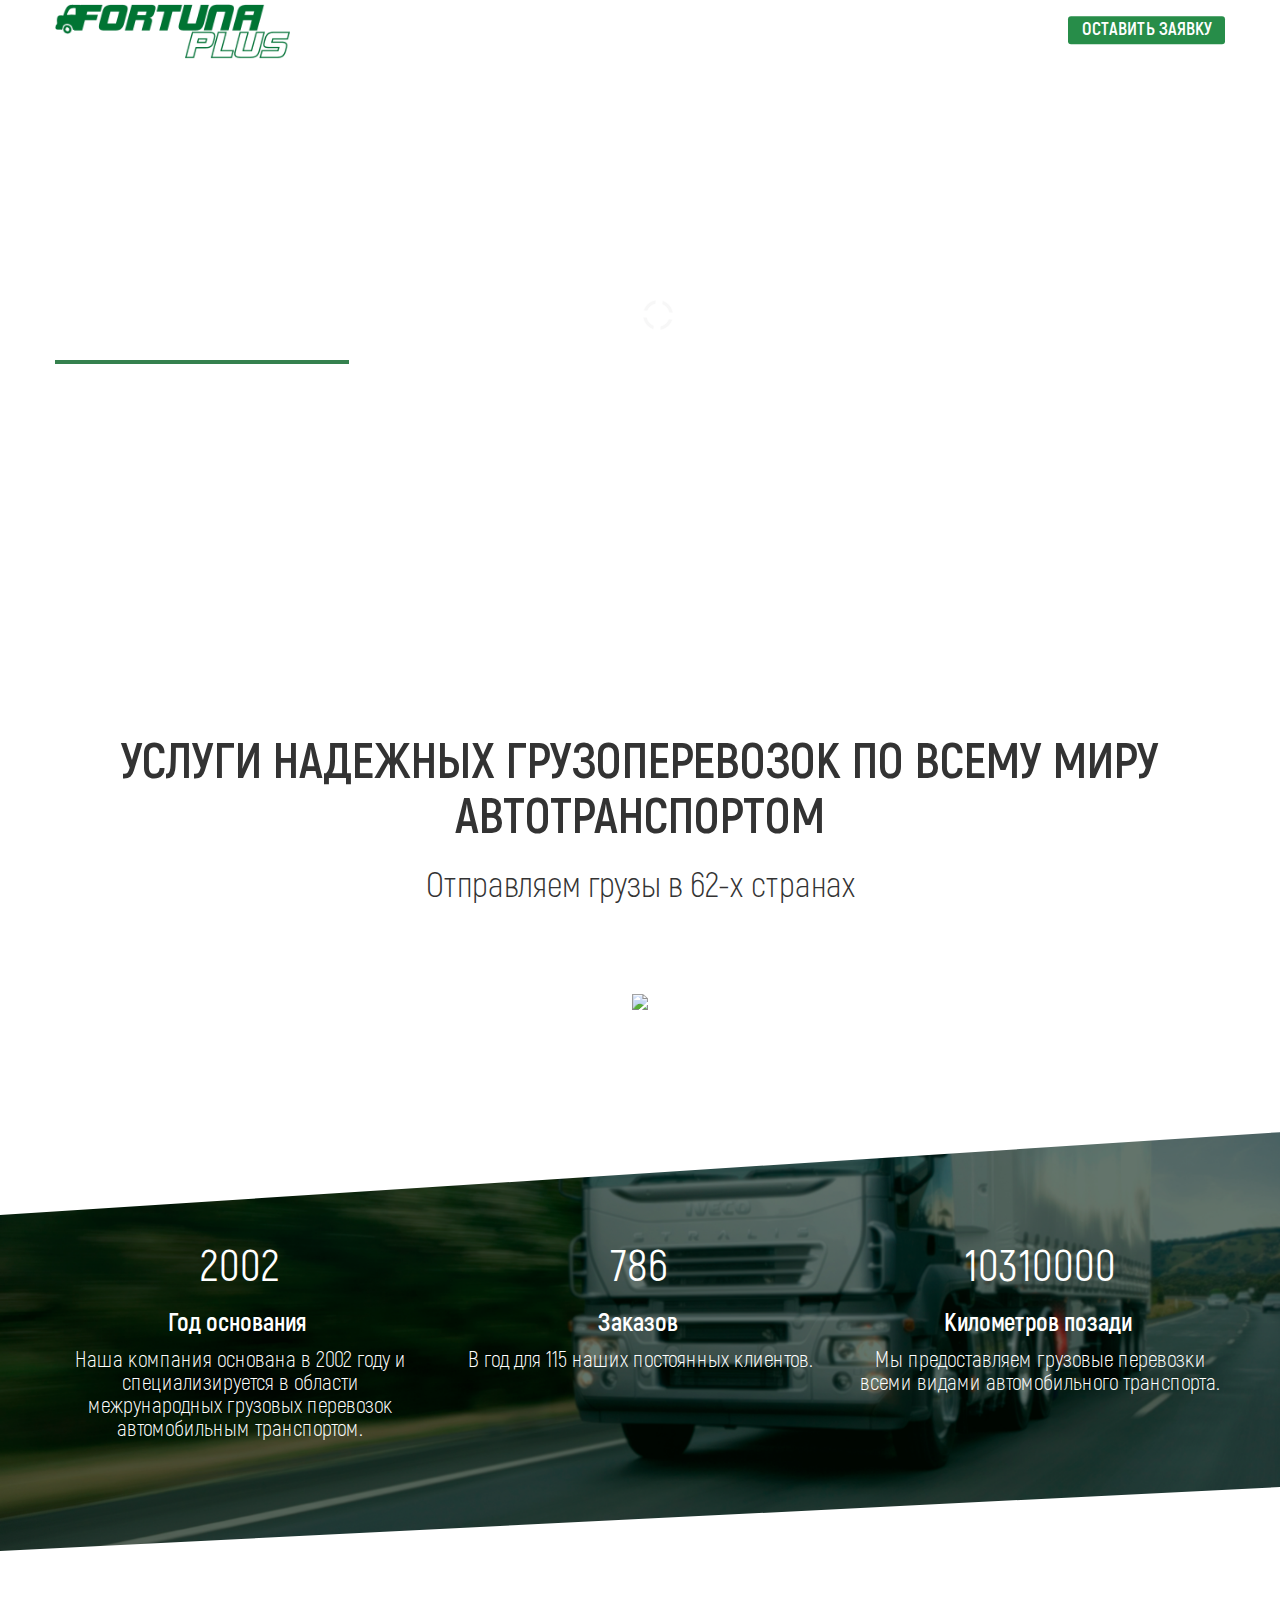
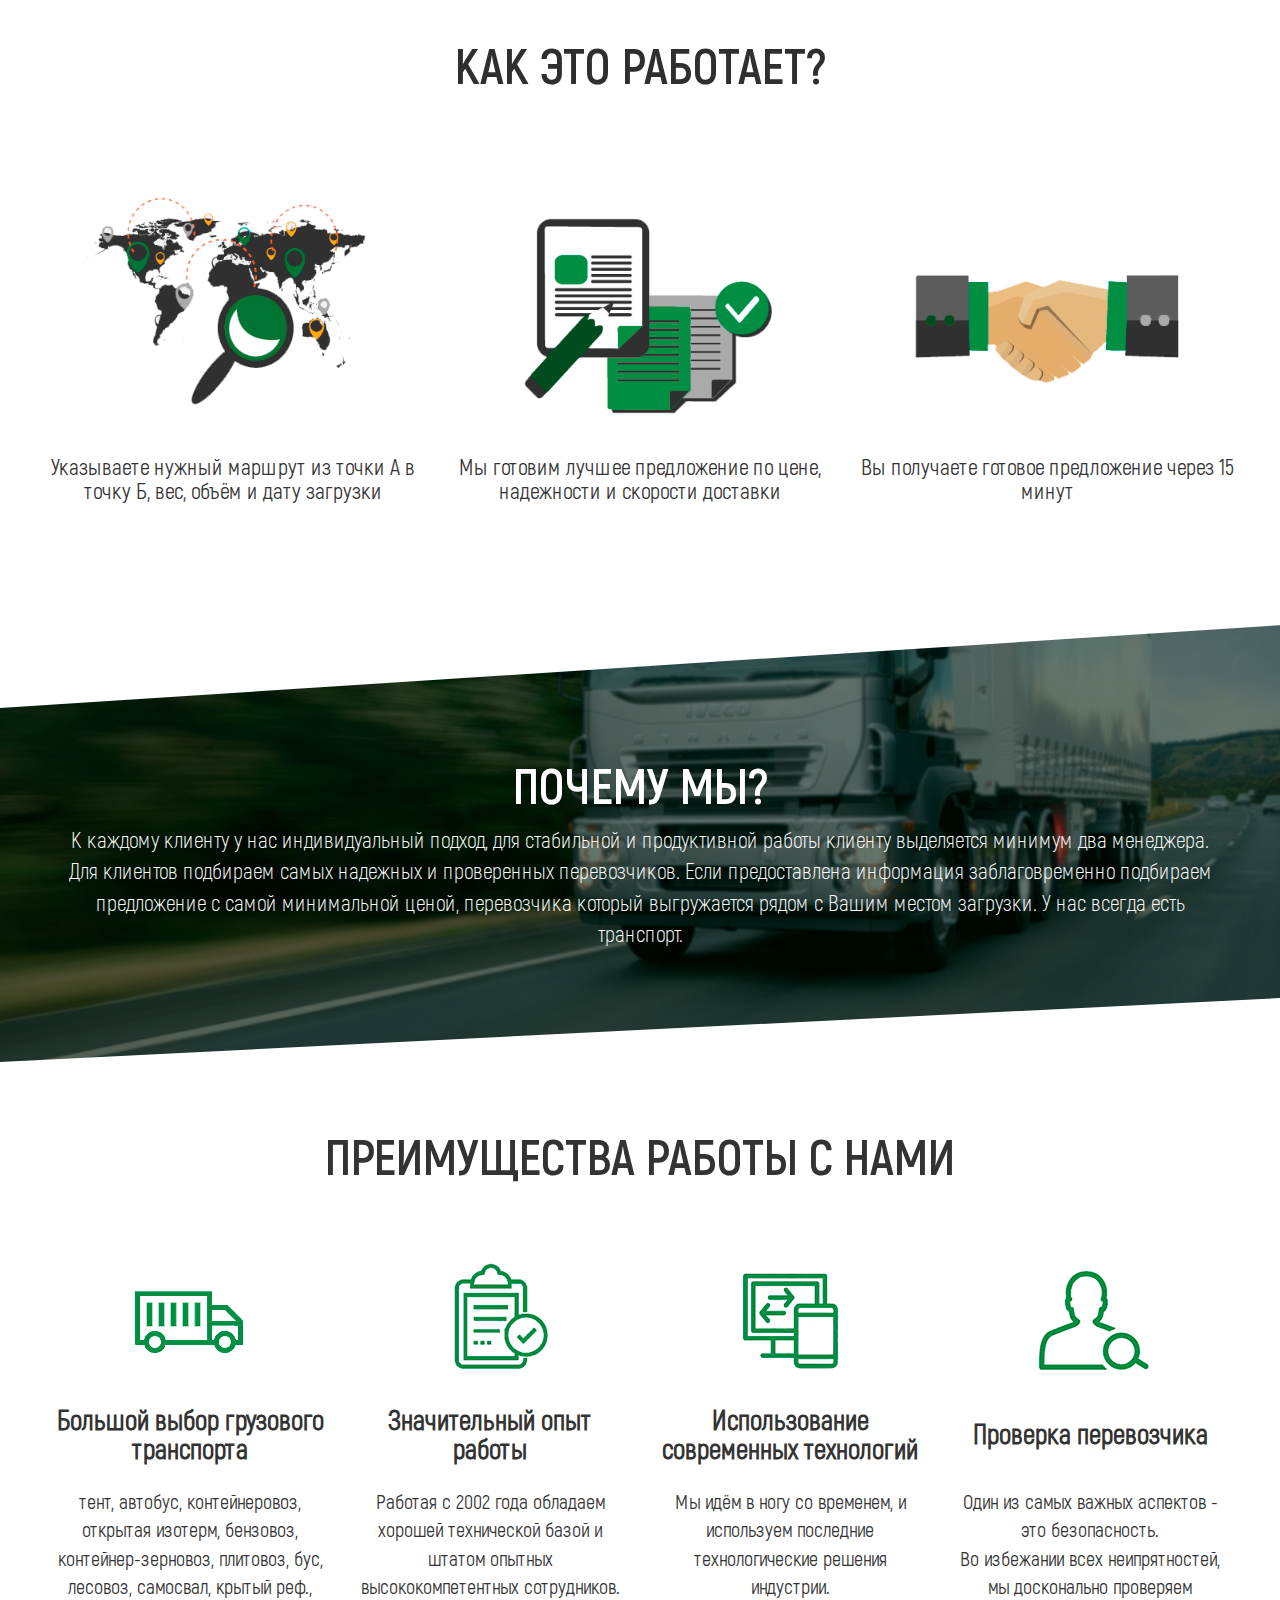
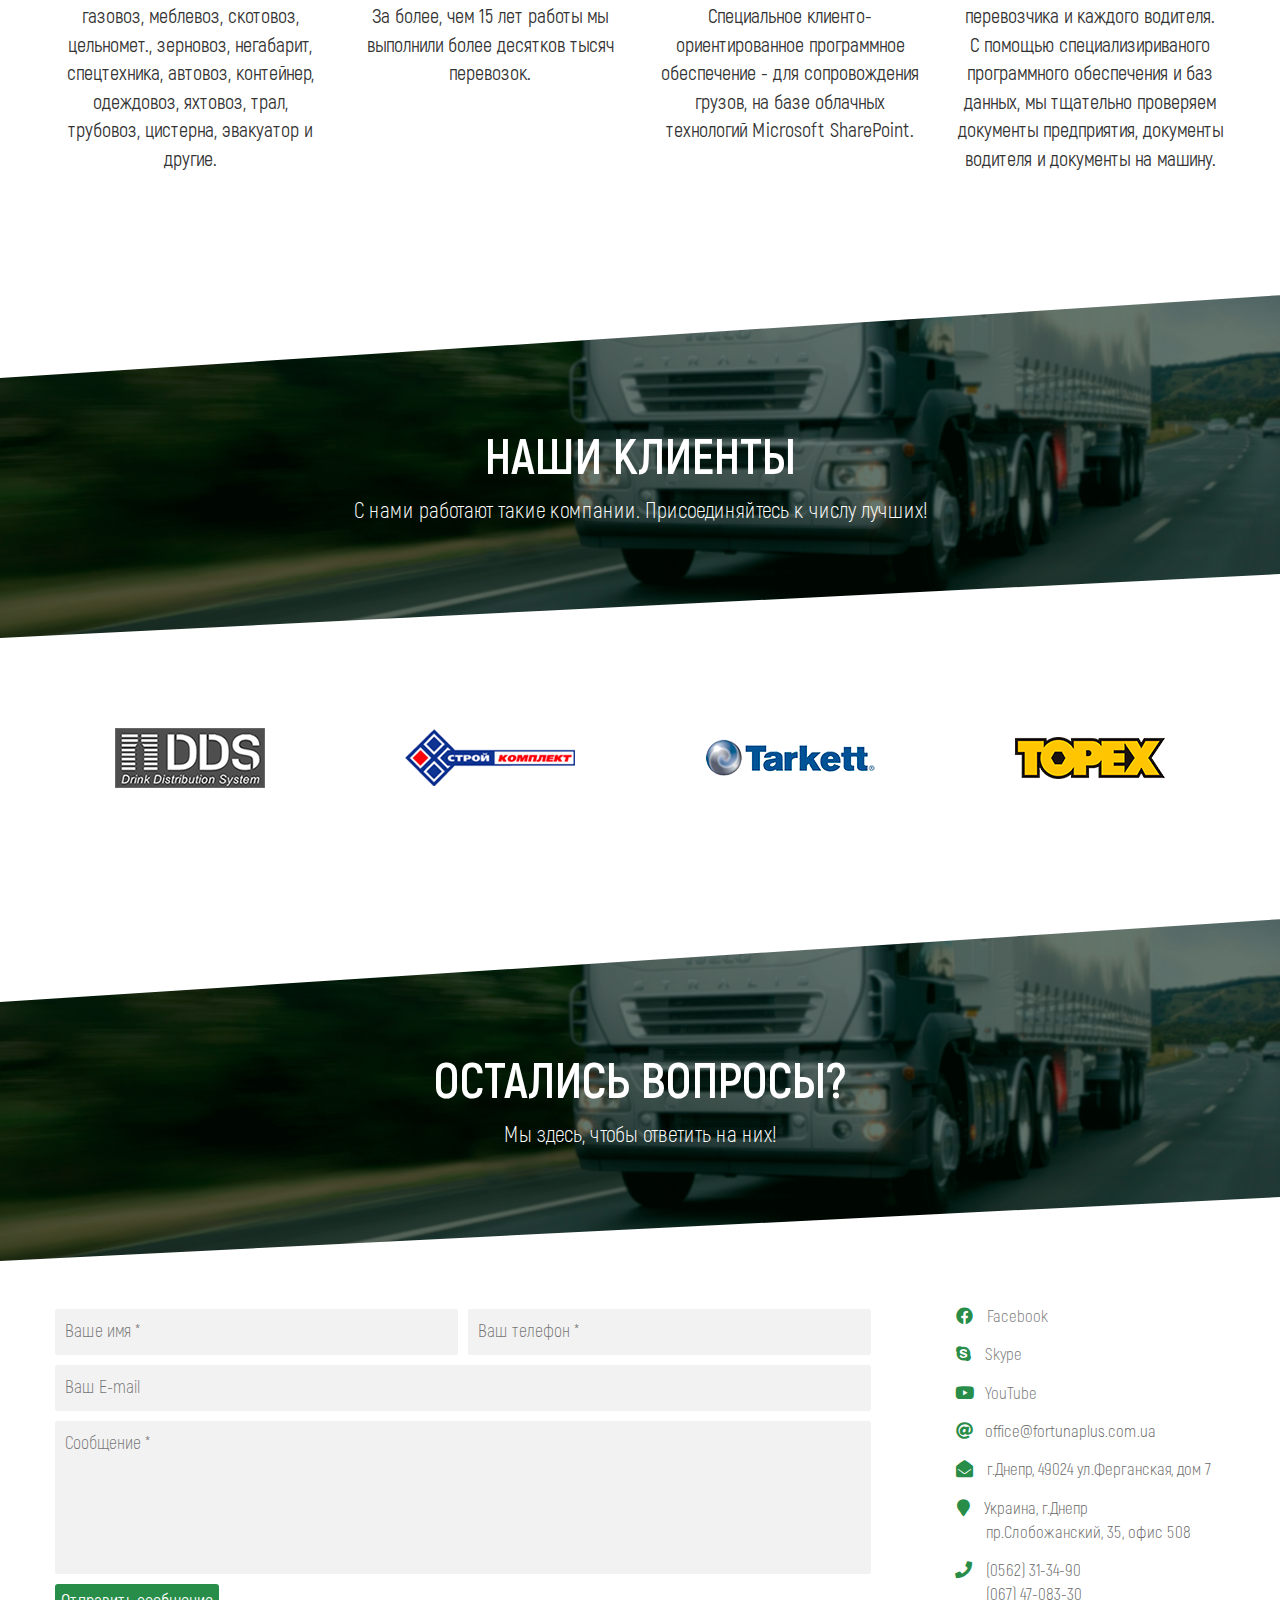
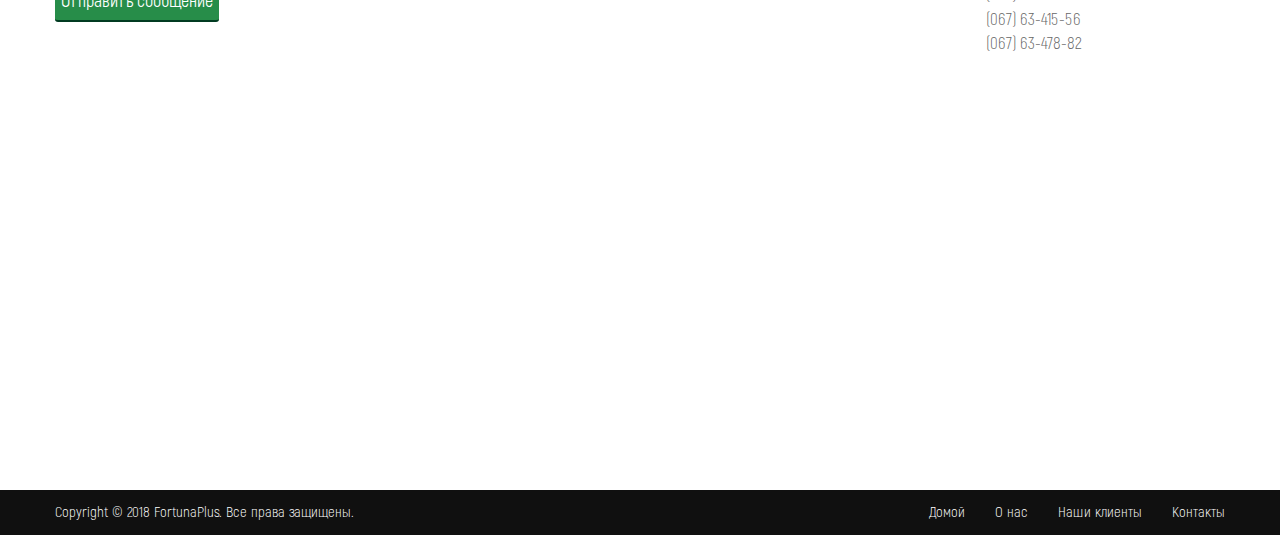
==== commit 444475fa: "FP_v1.2" ====
--- a/index.html
+++ b/index.html
@@ -8,8 +8,10 @@
 		<link rel="stylesheet" href="css/slick-theme.css">
 		<link rel="stylesheet" type="text/css" href="css/bootstrap.css">
 		<link rel="stylesheet" type="text/css" href="css/font-awesome.css">
+		<link href="https://use.fontawesome.com/releases/v5.0.6/css/all.css" rel="stylesheet">
 		<link rel='stylesheet' id='camera-css'  href='css/camera.css' type='text/css' media='all'>
-		<link rel="icon" type="image/x-icon" href="/favicon.png">
+		<link rel="icon" href="/favicon.ico" type="image/x-icon">
+		<link rel="shortcut icon" href="/favicon.ico" type="image/x-icon">
 		<link rel="stylesheet" type="text/css" href="css/slicknav.css">
 		<link rel="stylesheet" href="css/prettyPhoto.css" type="text/css" media="screen" title="prettyPhoto main stylesheet" charset="utf-8" />
 		<link rel="stylesheet" type="text/css" href="css/style.css">
@@ -27,7 +29,8 @@
 		<script src="js/jquery.isotope.js" type="text/javascript"></script>
 		<script type="text/javascript" src="js/jquery.nav.js"></script>
 		<script type="text/javascript" src="js/slick.min.js"></script>
-		
+		<script type="text/javascript" src="js/jquery.maskedinput.min.js"></script>
+		<script src="js/jquery.disable.text.select.js"></script>
 
 		<script>
 			jQuery(function(){
@@ -47,6 +50,25 @@
 		
 	</head>
 	<body>
+	<div class="popup" id="main-form">
+        <div class="popup-dialog">
+          <div class="popup-content">
+			<div class="popup-header">
+				<button class="popup-close">&times</button>
+				<h4 class="popup-header">Оставьте свои контактные данные <br>для связи</h4>
+			</div>
+            <div class="form popup-form">
+              <form action="php/mailer/smart.php" method="POST" class="main-form contact-form">
+                <input class="main-form-info" type="text" placeholder='Ваше имя *' name="user_name" required>
+                <input class="main-form-info phone" type="text" placeholder='Ваш телефон *' name="user_phone" required>
+                <input class="main-form-info" type="email" placeholder='Ваш E-mail *' name="user_e_mail" required>
+                <textarea rows="5" name="user_message" placeholder='Сообщение *' required></textarea>
+                <button type="submit" class="button">Отправить</button>
+              </form>
+            </div>
+          </div>
+        </div>
+     </div>
     
     <!--home start-->  
     <div id="home">
@@ -55,19 +77,20 @@
 	<div id="menuF" class="header">
 		<div class="container">
 			<div class="row">
-				<div class="logo col-md-4">
+				<div class="logo col-md-4 col-sm-6">
 					<div class="logo">
-						<img src="images/logo-сut.png">
+						<a href="#home"><img src="images/logo-сut.png"></a>
 					</div>
 				</div>
 				<div class="col-md-8">
 					<div class="navmenu">
 						<div class="navmenu-child">
 							<ul id="menu">
-								<li><a href="#home">Домой</a></li>
+								<li><a href="#home" class="disableSelection">Домой</a></li>
 								<li><a href="#about">О нас</a></li>
 								<li><a href="#clients">Наши клиенты</a></li>
 								<li><a href="#contact">Контакты</a></li>
+								<li class="popup-btn">Оставить заявку</li>
 							</ul>
 						</div>
 					</div>
@@ -82,17 +105,17 @@
 						<div class="camera_wrap camera_white_skin" id="camera_wrap_1">
 							<div data-thumb="" data-src="images/slides/blank.gif">
 								<div class="img-responsive camera_caption fadeFromBottom">
-									<h2>Быстро.</h2>
+									<h2 class="disableSelection">Быстро.</h2>
 								</div>
 							</div>
 							<div data-thumb="" data-src="images/slides/blank.gif">
 								<div class="img-responsive camera_caption fadeFromBottom">
-									<h2>Качественно.</h2>
+									<h2 class="disableSelection">Качественно.</h2>
 								</div>
 							</div>
 							<div data-thumb="" data-src="images/slides/blank.gif">
 								<div class="img-responsive camera_caption fadeFromBottom">
-									<h2>Надежно.</h2>
+									<h2 class="disableSelection">Надежно.</h2>
 								</div>
 							</div>
 						</div><!-- #camera_wrap_1 -->
@@ -103,8 +126,8 @@
 		<div class="container">
 			<div class="row">
 				<div class="col-md-12 cBusiness">
-					<h3>Услуги надежных грузоперевозок по всему миру автотранспортом</h3>
-					<span>Отправляем грузы в 62-х странах</span>
+					<h3 class="disableSelection">Услуги надежных грузоперевозок по всему миру автотранспортом</h3>
+					<span class="disableSelection">Отправляем грузы в 62-х странах</span>
 				</div>
 			</div>
 		</div>
@@ -124,19 +147,19 @@
 			<div class="container">
 				<div class="row Fresh">
 					<div class="col-md-4 project">
-						<h3 id="counter">2002</h3>
-						<h4>Год основания</h4>
-						<p>Наша компания основана в 2002 году и специализируется в области межрународных грузовых перевозок автомобильным транспортом. </p>
+						<h3 id="counter" class="disableSelection">2002</h3>
+						<h4 class="disableSelection">Год основания</h4>
+						<p class="disableSelection">Наша компания основана в 2002 году и специализируется в области межрународных грузовых перевозок автомобильным транспортом. </p>
 					</div>
 					<div class="col-md-4 project">
-						<h3 id="counter1">786</h3>
-						<h4>Заказов</h4>
-						<p>В год для 115 наших постоянных клиентов.  </p>
+						<h3 id="counter1" class="disableSelection">786</h3>
+						<h4 class="disableSelection">Заказов</h4>
+						<p class="disableSelection">В год для 115 наших постоянных клиентов.  </p>
 					</div>
 					<div class="col-md-4 project">
-						<h3 id="counter2">10310000</h3>
-						<h4>Километров позади</h4>
-						<p>Мы предоставляем грузовые перевозки всеми видами автомобильного транспорта. </p>
+						<h3 id="counter2" class="disableSelection">10310000</h3>
+						<h4 class="disableSelection">Километров позади</h4>
+						<p class="disableSelection">Мы предоставляем грузовые перевозки всеми видами автомобильного транспорта. </p>
 					</div>		
 				</div>
 			</div>
@@ -145,24 +168,24 @@
 			<div class="row">
 				<div class="col-md-12 wwa">
 					<span name="about" ></span>
-					<h3>Как это работает?</h3>
+					<h3 class="disableSelection">Как это работает?</h3>
 				</div>
 			</div>
 		</div>
 		<div class="container">
 			<div class="row team">
 				<div class="col-md-4 b1">
-					<img class="img-responsive img-how-work" src="images/w1.png">
-					<p>Указываете нужный маршрут из точки А в точку Б, вес, объём и дату загрузки</p>
+					<img class="img-responsive img-how-work disableSelection" src="images/w1.png">
+					<p class="disableSelection">Указываете нужный маршрут из точки А в точку Б, вес, объём и дату загрузки</p>
 				</div>
 				<div class="col-md-4">
-					<img class="img-responsive img-how-work" src="images/w2.png">
-					<p>Мы готовим лучшее предложение по цене, надежности и скорости доставки</p>
+					<img class="img-responsive img-how-work disableSelection" src="images/w2.png">
+					<p class="disableSelection">Мы готовим лучшее предложение по цене, надежности и скорости доставки</p>
 				</div>
 
 				<div class="col-md-4 b3">
-						<img class="img-responsive img-how-work" src="images/w3.png">
-						<p>Вы получаете готовое предложение через 15 минут</p>
+						<img class="img-responsive img-how-work disableSelection" src="images/w3.png">
+						<p class="disableSelection">Вы получаете готовое предложение через 15 минут</p>
 				</div>
 			</div>
 		</div>
@@ -172,15 +195,15 @@
 				<div class="row Ama">
 					<div class="col-md-12">
 					<span name="projects" id="projectss"></span>
-					<h3>Почему мы?</h3>
-						<p>К каждому клиенту у нас индивидуальный подход, для
+					<h3 class="disableSelection">Почему мы?</h3>
+						<p class="disableSelection">К каждому клиенту у нас индивидуальный подход, для
 						стабильной и продуктивной работы клиенту выделяется
 						минимум два менеджера. Для клиентов подбираем
 						самых надежных и проверенных перевозчиков. Если
 						предоставлена информация заблаговременно
 						подбираем предложение с самой минимальной ценой,
 						перевозчика который выгружается рядом с Вашим
-						местом загрузки. У нас всегда есть транспорт</p>
+						местом загрузки. У нас всегда есть транспорт.</p>
 					</div>
 				</div>
 			</div>
@@ -190,7 +213,7 @@
       <div class="container">
       	<div class="row">
       		<div class="col-md-12">
-      			<h2 class="features-header">Преимущества работы с нами</h2>
+      			<h2 class="features-header disableSelection">Преимущества работы с нами</h2>
       		</div>
       	</div>
       	<div class="row">
@@ -202,8 +225,8 @@
 	                    <img src="images/why-us/01.png" alt="">
 	                	</picture>
 			              </div>
-			                <h3>Большой выбор грузового транспорта</h3>
-							<p>тент, автобус, контейнеровоз, открытая
+			                <h3 class="disableSelection">Большой выбор грузового транспорта</h3>
+							<p class="disableSelection">тент, автобус, контейнеровоз, открытая
 							изотерм, бензовоз, контейнер-зерновоз, плитовоз,
 							бус, лесовоз, самосвал,
 							крытый реф., газовоз, меблевоз, скотовоз,
@@ -219,8 +242,8 @@
 	                    <img src="images/why-us/02.png" alt="">
 	                </picture>
 	              	</div>
-						<h3>Значительный опыт работы</h3>
-						<p>Работая с 2002 года обладаем хорошей
+						<h3 class="disableSelection">Значительный опыт работы</h3>
+						<p class="disableSelection">Работая с 2002 года обладаем хорошей
 						технической базой и штатом опытных
 						высококомпетентных сотрудников. За более, чем 15 лет работы мы выполнили более десятков тысяч перевозок.</p>
 	            </div>
@@ -232,8 +255,8 @@
 	                    <img src="images/why-us/03.png" alt="">
 	                </picture>
 	             	</div>
-						<h3>Использование современных технологий</h3>
-						<p>Мы идём в ногу со временем, и используем последние технологические решения индустрии. <br>Специальное клиенто-
+						<h3 class="disableSelection">Использование современных технологий</h3>
+						<p class="disableSelection">Мы идём в ногу со временем, и используем последние технологические решения индустрии. <br>Специальное клиенто-
 						ориентированное программное обеспечение -
 						для сопровождения грузов,
 						на базе облачных технологий Microsoft SharеPoint.</p>
@@ -246,8 +269,8 @@
 	                    <img src="images/why-us/04.png" alt="Экономите на материалах">
 	                </picture> 
 	              	</div>
-						<h3 class="h3-center">Проверка перевозчика</h3>
-						<p>Один из самых важных аспектов - это безопасность.<br>
+						<h3 class="h3-center disableSelection">Проверка перевозчика</h3>
+						<p class="disableSelection">Один из самых важных аспектов - это безопасность.<br>
 						Во избежании всех неипрятностей, мы досконально проверяем перевозчика и каждого водителя. <br>С помощью специализириваного программного обеспечения и баз данных, мы тщательно проверяем документы предприятия, документы водителя и документы на машину.</p>
 	            </div>
       			</div>
@@ -261,8 +284,8 @@
 			<div id="project1" ></div>
 				<div class="row Ama">
 					<div class="col-md-12">
-					<h3>Наши клиенты</h3>
-					<p>C нами работают такие компании. Присоединяйтесь к числу лучших!</p>
+					<h3 class="disableSelection">Наши клиенты</h3>
+					<p class="disableSelection">C нами работают такие компании. Присоединяйтесь к числу лучших!</p>
 				</div>
 			</div>
 		</div>
@@ -303,8 +326,8 @@
 			<div class="container">
 				<div class="row Ama">
 					<div class="col-md-12">
-					<h3>Остались вопросы?</h3>
-					<p>Мы здесь, чтобы ответить на них!</p>
+					<h3 class="disableSelection">Остались вопросы?</h3>
+					<p class="disableSelection">Мы здесь, чтобы ответить на них!</p>
 					</div>
 				</div>
 			</div>
@@ -312,21 +335,24 @@
 		<div class="container">
 			<div class="row">
 				<div class="col-md-9 col-xs-12 forma">
-					<form action="php/mailer/smart.php" id="contact-form">
-						<input type="text" class="col-md-6 col-xs-12 name" required name='name' placeholder='Ваше имя *'/>
-						<input type="text" class="col-md-6 col-xs-12 Email" name='Email' placeholder='Ваш телефон *'/>
-						<input type="text" class="col-md-12 col-xs-12 Subject" name='Subject' placeholder='Ваш E-mail'/>
-						<textarea type="text" class="col-md-12 col-xs-12 Message" name='Message' placeholder='Сообщение *'></textarea>
-						<button type="submit">Отправить сообщение</button>
+					<form action="php/mailer/smart.php" method="POST" class="contact-form">
+						<input type="text" class="col-md-6 col-xs-12 name" name="user_name" required placeholder='Ваше имя *'>
+						<input type="text" class="col-md-6 col-xs-12 phone" name="user_phone" required placeholder='Ваш телефон *'>
+						<input type="email" class="col-md-12 col-xs-12 email" name="user_e_mail" required placeholder='Ваш E-mail'>
+						<textarea type="text" class="col-md-12 col-xs-12 Message" name="user_message" required placeholder='Сообщение *'></textarea>
+						<div class="col-md-12 send-btn">
+							<button type="submit">Отправить сообщение</button>
+						</div>
 					</form>
 				</div>
 				<div class="col-md-3 col-xs-12 cont">
 					<ul>
-						<li><a href="https:/www.facebook.com/fortunaplus" target="_blank"><i class="fa fa-facebook-square"></i>Facebook</li></a>
-						<li><a href="skype:tir100?chat"><i class="fa fa-skype"></i>Skype</li></a>
-						<li><a href="https://www.youtube.com/channel/UCZg1ebeXt86SbizeUIB988A" target="_blank"><i class="fa fa-youtube-play"></i>YouTube</li></a>
-						<li><i class="fa fa-envelope"></i>office@fortunaplus.com.ua</li></a>
-						<li><i class="fa fa-home"></i>Украина, г.Днепр <br>
+						<li><a href="https:/www.facebook.com/fortunaplus" target="_blank"><i class="fab fa-facebook disableSelection"></i>Facebook</li></a>
+						<li><a href="skype:fortunaplus?chat"><i class="fab fa-skype disableSelection"></i>Skype</li></a>
+						<li><a href="https://www.youtube.com/channel/UCZg1ebeXt86SbizeUIB988A" target="_blank"><i class="fab fa-youtube"></i>YouTube</li></a>
+						<li><i class="fa fa-at"></i>office@fortunaplus.com.ua</li></a>
+						<li><i class="fa fa-envelope-open"></i>г.Днепр, 49024 ул.Ферганская, дом 7</li>
+						<li><i class="fa fa-map-marker"></i>Украина, г.Днепр <br>
 						<span class="phone-number">пр.Слобожанский, 35, офис 508 </span> </li>
 						<li><i class="fa fa-phone"></i>
 							(0562) 31-34-90<br> 
@@ -346,7 +372,7 @@
 			<div class="container">
 				<div class="row downLine">
 					<div class="col-md-6 text-left copy">
-						<p>Copyright &copy; 2018 FortunaPlus. Все права защищены.</p>
+						<p class="disableSelection">Copyright &copy; 2018 FortunaPlus. Все права защищены.</p>
 					</div>
 					<div class="col-md-6 text-right dm">
 						<ul id="downMenu">
@@ -364,6 +390,11 @@
 	<script src="js/jquery.prettyPhoto.js" type="text/javascript" charset="utf-8"></script>
 	<script src="js/bootstrap.min.js"></script>
 	<script src="js/jquery.slicknav.js"></script>
+	<script>
+		 $(function() {
+		$('.disableSelection').disableTextSelect(); // and enableTextSelect() to re-enable it again
+		});
+	</script>
 	<script>
 		$(document).ready(function(){
 			$('.clients-slider').slick({
@@ -384,6 +415,23 @@
     		e.preventDefault();
     	return false;
     });
+	});
+	</script>
+	<script>
+		$(document).ready(function(){
+		$('.popup-btn').on('click', function(event) {
+    	event.preventDefault();
+    	$('.popup').fadeIn();
+    	});
+  		$('.popup-close').on('click', function(event) {
+   		event.preventDefault();
+  		$('.popup').fadeOut();
+    	});
+  		});
+	</script>
+	<script>
+	$(function($){
+   	$(".phone").mask("+38 (999) 99-99-999");
 	});
 	</script>
 	<script type="text/javascript">
@@ -415,7 +463,7 @@
 	});
 	</script>
 	  <script>
-    $('#contact-form').submit(function(event) {
+    $('.contact-form').submit(function(event) {
       event.preventDefault();
       $.ajax({
         type: "POST",
--- a/css/style.css
+++ b/css/style.css
@@ -92,12 +92,119 @@
 	font-family: 'Roboto', 'sans-serif';
 		background:#fff;
 }
+.popup-btn {
+	background-color: #278d49;
+	border-radius: 3px;
+	padding: 0.1rem 1.5rem;
+	cursor: pointer;
+}
+.popup {
+	display: none;
+	position: fixed;
+	left: 0;
+	right: 0;
+	top: 0;
+	bottom: 0;
+	width: 100%;
+	height: 100%;
+	z-index: 15;
+	background-color: rgba(0, 0, 0, 0.5);
+}
+.popup-form {
+	margin-top: 0;
+   padding: 3rem 4rem 4rem 4rem;
+   background-color: #fff;
+}
+.slick-dots li button{
+	font-size: 0;
+	line-height: 0;
+	display: block;
+	width: 3rem;
+	height: 3rem;
+	color: green;
+	border: 0;
+	
+}
+.popup input {
+     display: block;
+     width: 100%;
+     height: 4rem;
+     border-radius: 5px;
+     outline: none;
+     border: none;
+     background-color: #f2f2f2;
+     padding-left: 1rem;
+     font-size: 600;
+     font-family: 'Akrobat regular';
+     margin-bottom: 1rem;
+     font-size: 1.8rem;
+    }
+.popup textarea {
+     border: none;
+     outline: none;
+     background-color: #f2f2f2;
+     padding-left: 1rem;
+     font-size: 1.8rem;
+     font-size: 600;
+     width: 100%;
+     font-family: 'Akrobat regular';
+     margin-bottom: 2rem;
+    }
+.popup .button {
+     position: relative;
+     left: -2px;
+     top: -2px;
+     border: none;
+     outline: none;
+     height: 4rem;
+     border-radius: 3px;
+     color: #fff;
+     font-family: 'Akrobat bold';
+	 background-color: #278d49;
+	 border-bottom: 2px solid #013b21;
+     transition: 0.5s;
+     font-size: 2rem;
+     padding: 0.2rem 1rem;
+     }
+.popup .button:active {
+      left: 2px;
+      top: 2px;
+    }
+.popup-content {
+	position: absolute;
+   top: 20%;
+   left: 50%;
+   transform: translateX(-50%);
+   width: 40rem;
+   text-align: center;
+   background: #333;
+}
+.popup-close {
+   position: absolute;
+   left: 93%;
+   transform: translateY(-15%);
+   background-color: transparent;
+   border: none;
+   outline: none;
+   color: #fff;
+   font-size: 2.5rem;
+  }
+ .popup h4 {
+     text-transform: uppercase;
+     font-size: 2rem;
+     font-family: 'Akrobat bold';
+     color: #fff;
+    }
+ .popup-header {
+ 	background-color: #278d49;
+ 	margin: 0;
+ 	padding: 1rem 0;
+ }
 .headerLine{
 	position: relative;
 	width: 100%;
 	overflow: hidden;
 	height: 65rem;
-
 	-webkit-background-size: cover;
 	-moz-background-size: cover;
 	-o-background-size: cover;
@@ -161,8 +268,8 @@
 #menu li{
     -moz-osx-font-smoothing: grayscale;
     -webkit-font-smoothing: antialiased;
-	padding-left: 17px;
-	padding-right: 16px;
+	padding-left: 14px;
+	padding-right: 13px;
 	float:left;
     font-family: 'Akrobat bold';
 	font-size: 1.8rem;
@@ -249,6 +356,18 @@
 	.about p{
 		text-align: justify;
 	}
+	.slicknav_menu:before {
+		background: url(../images/logo-sm.png);
+		margin: 0;
+		height: 2.9rem;
+		width: 30rem;
+		margin: 1rem 0 0 0.5rem;
+	}
+	.popup-btn{
+		margin-left: 0;
+		width: 14rem;
+		background-color: transparent;
+	}
 }
 @media screen and (max-width: 1229px){
 	.pic1Ab{
@@ -308,6 +427,9 @@
 	.name {
 	width: 100% !important;
 }
+.phone {
+	width: 100% !important;
+}
 	.Email {
 	width: 100% !important;
 }	
@@ -325,6 +447,9 @@
 	width: 100%;
 	top: 418px;
 	background: url(../images/sliderL.png) no-repeat;
+}
+.forma form .send-btn {
+	padding-left: 0;
 }
 /**/
 .project{
@@ -777,7 +902,7 @@
 
 
 .Ama{
-	margin-top: 19rem;
+	margin-top: 23rem;
 	margin-bottom: 10rem;
 /*	margin-top: 241px;
 	margin-bottom: 94px;*/
@@ -785,7 +910,7 @@
 
 @media screen and (min-device-width:1919px) {   
 	.Ama {
-		margin-top: 19rem;
+		margin-top: 23rem;
 		margin-bottom: 14rem;
 	}
 }
@@ -1307,11 +1432,11 @@
 	margin-right: 10px;
 	width:403px;
 }
-.Email{
+.phone{
 	margin-bottom:10px;
 	width:403px;
 }
-.Subject{
+.email{
 	margin-bottom:10px;
 	max-width: 816px;
 }
@@ -1399,6 +1524,33 @@
 .cont .fa{
 	color:#278d49;
 	padding-right:14px;
+}
+.cont .fab{
+	color:#278d49;
+	padding-right:14px;
+}
+.cont .fa-facebook {
+	margin-left: 1px;
+}
+.cont .fa-skype {
+	margin-left: 1px;
+}
+.cont .fa-youtube {
+	padding-right: 11px;
+}
+.cont .fa-map-marker {
+	padding-right: 14px;
+	margin-left: 2px;
+}
+.cont .fa-phone {
+	padding-right: 10px;
+}
+.cont .fa-envelope-open {
+	margin-left: 1px;
+}
+.cont .fa-at {
+	margin-left: 1px;
+	padding-right: 12px;
 }
 .cont a{
 	text-decoration:none;
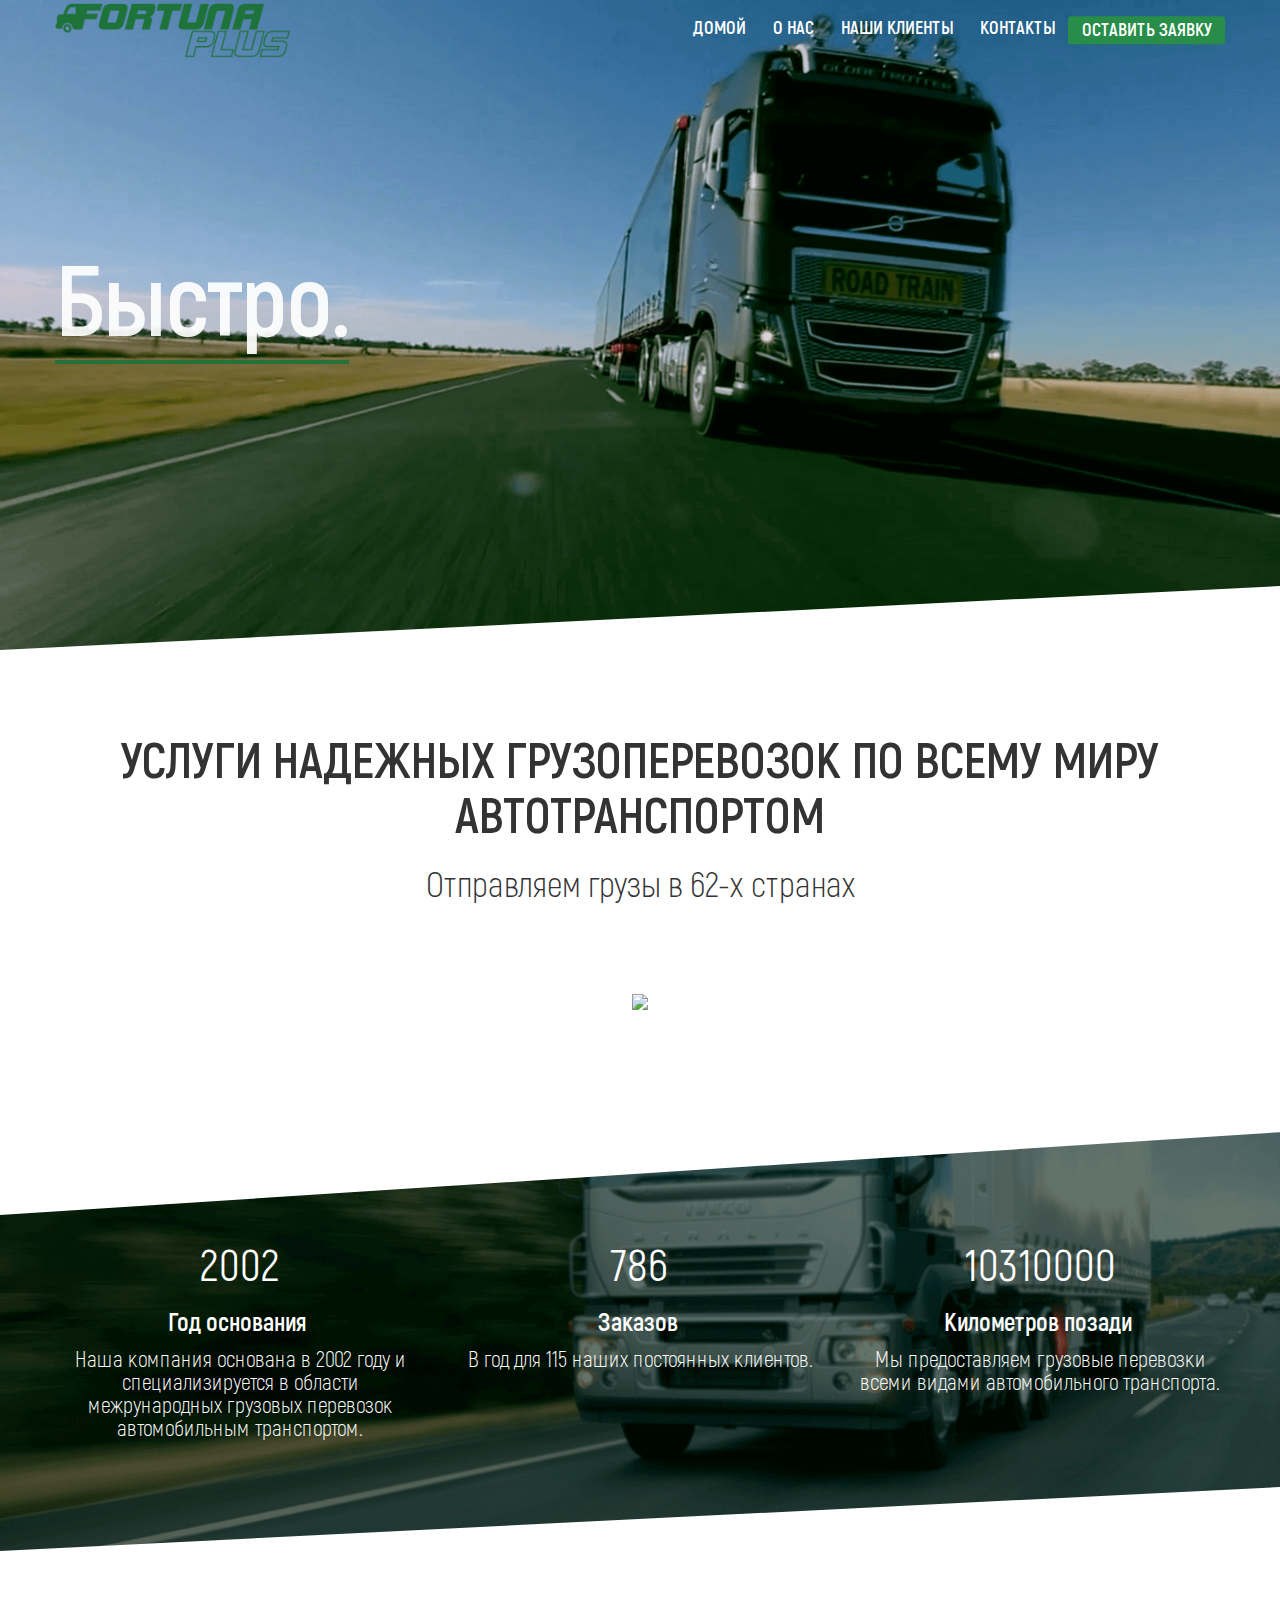
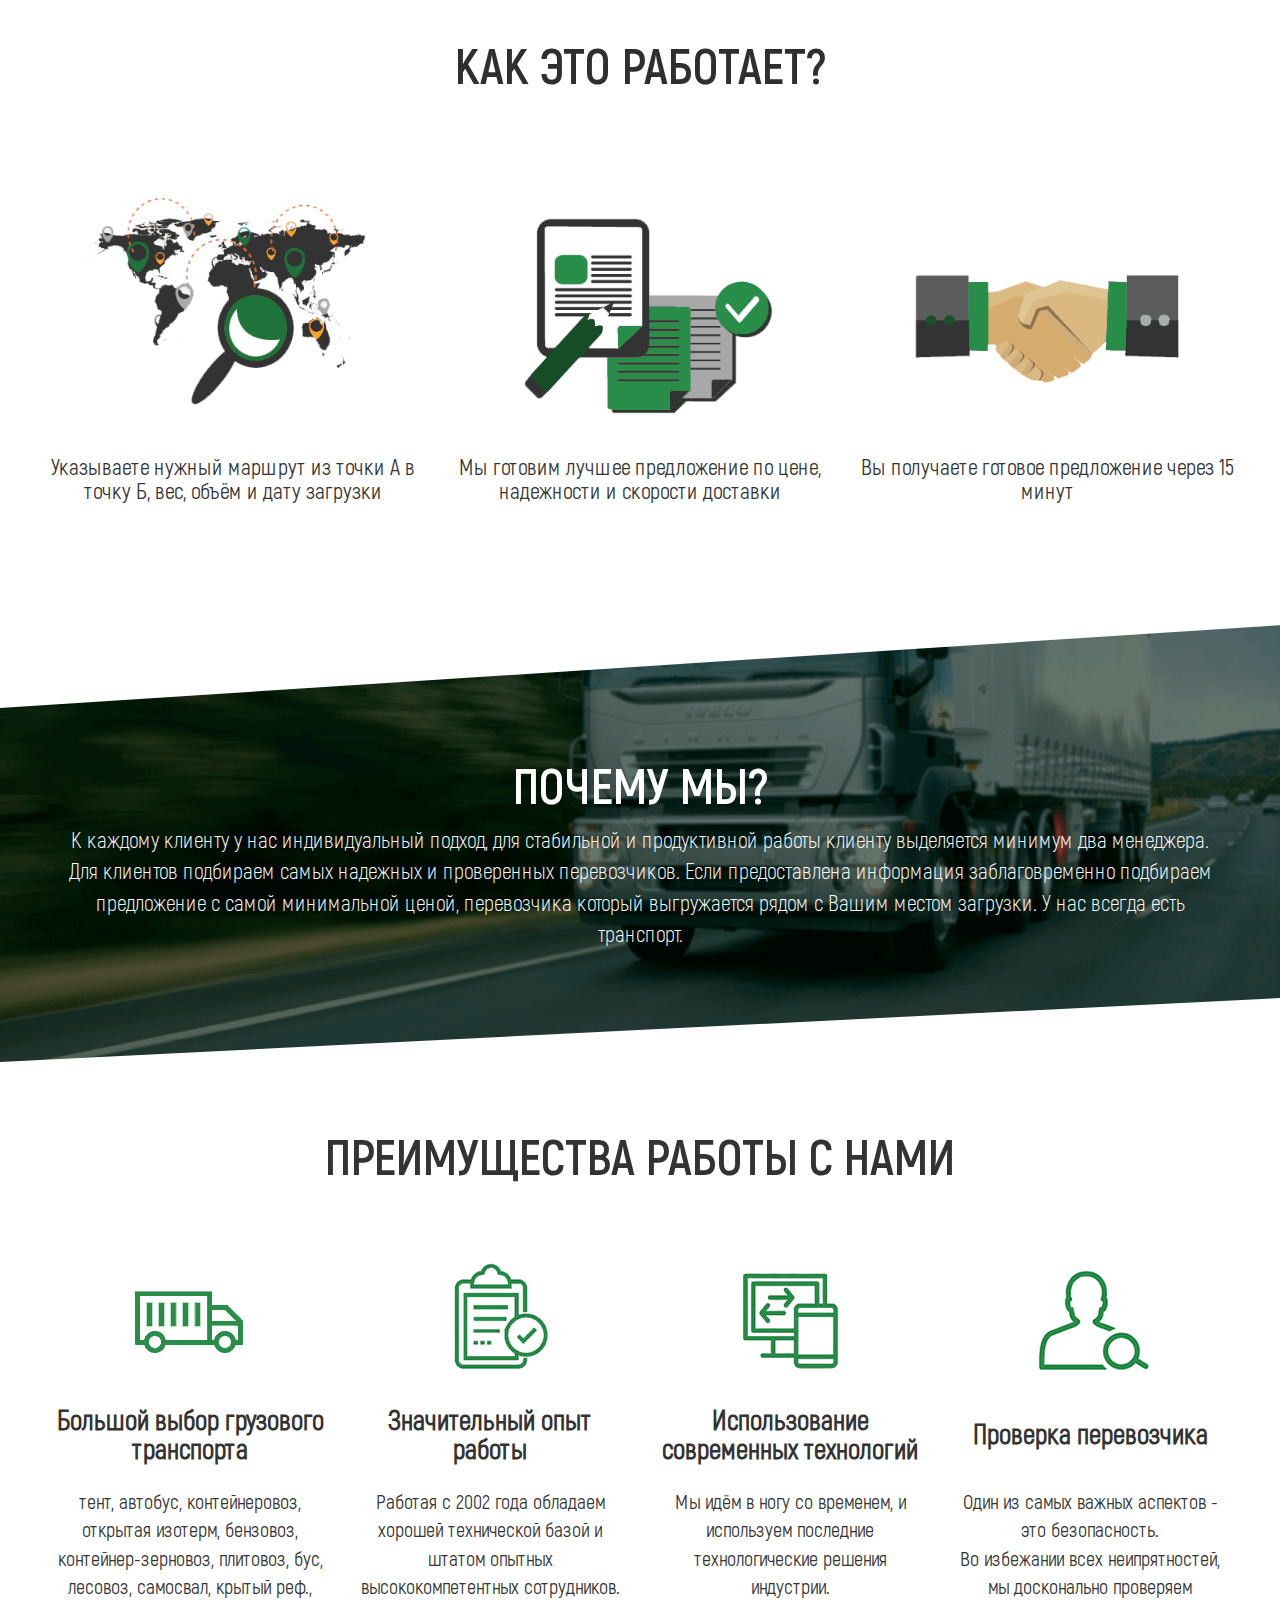
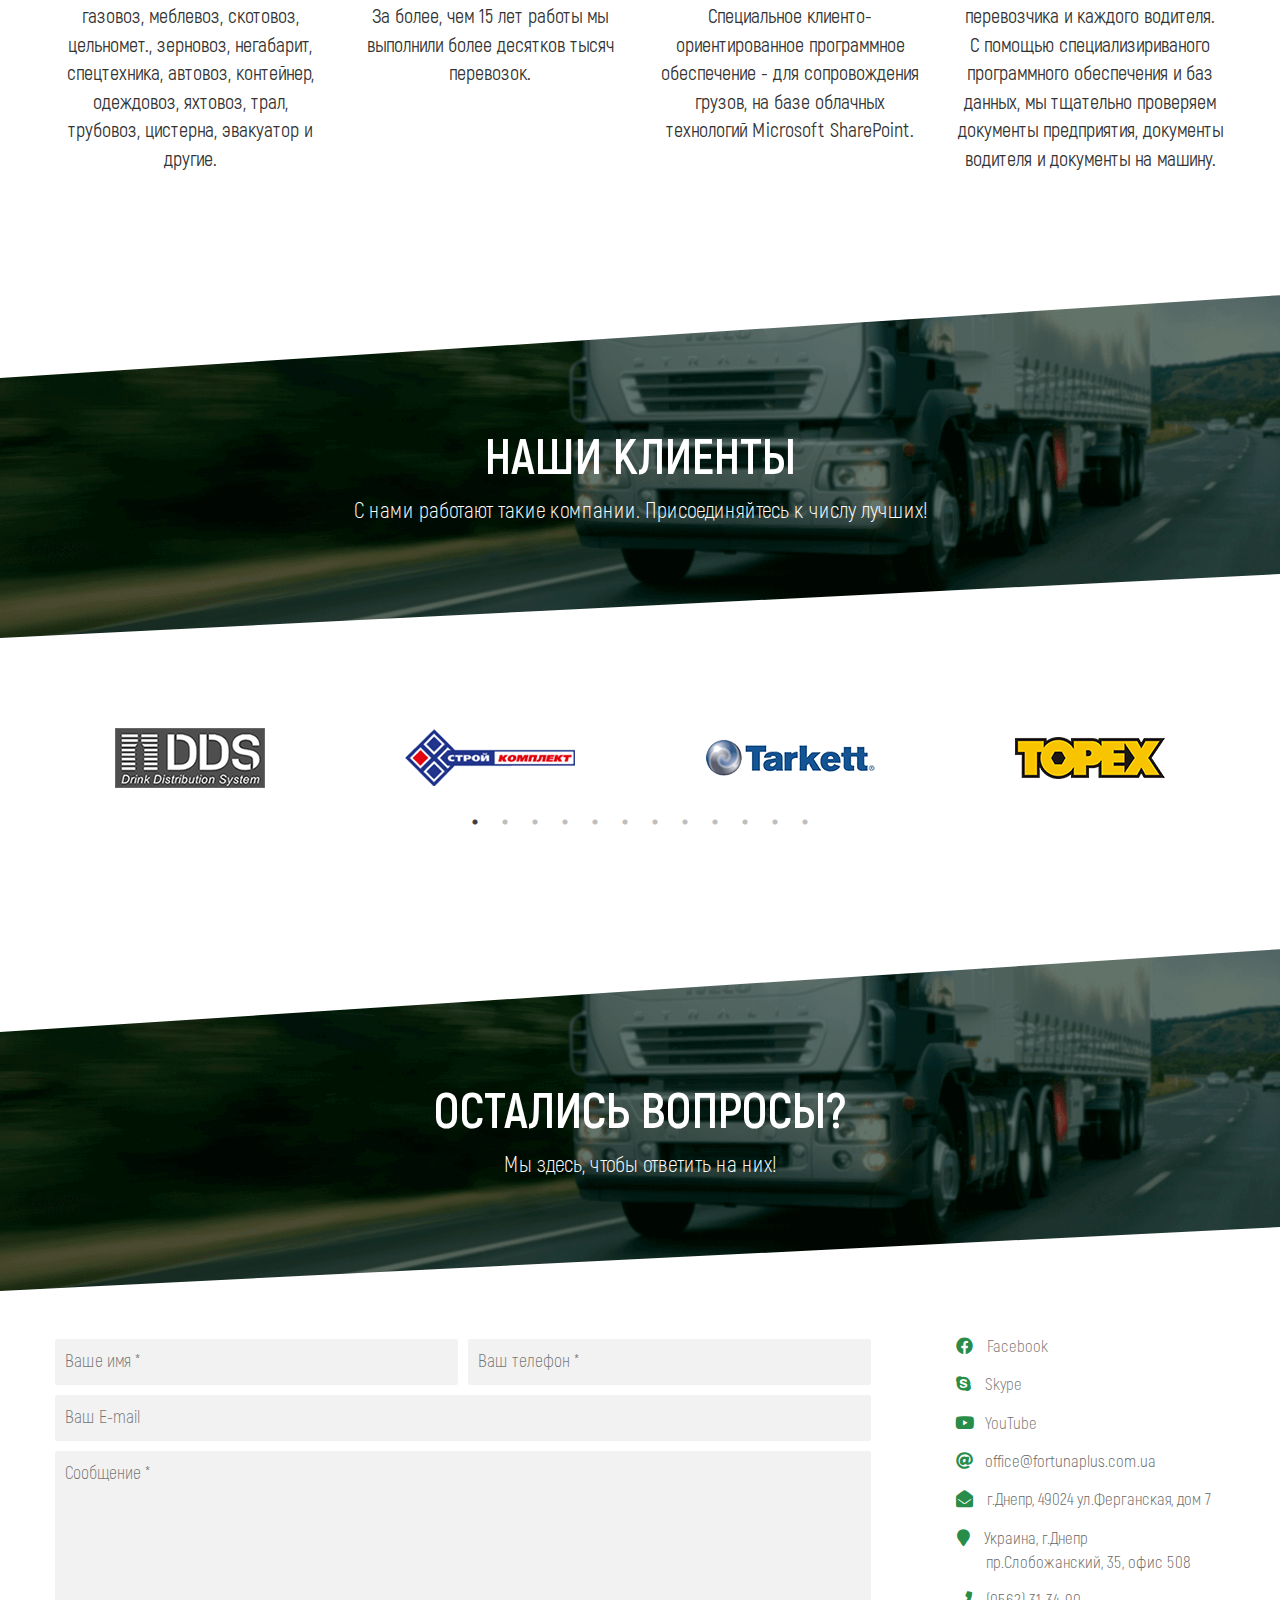
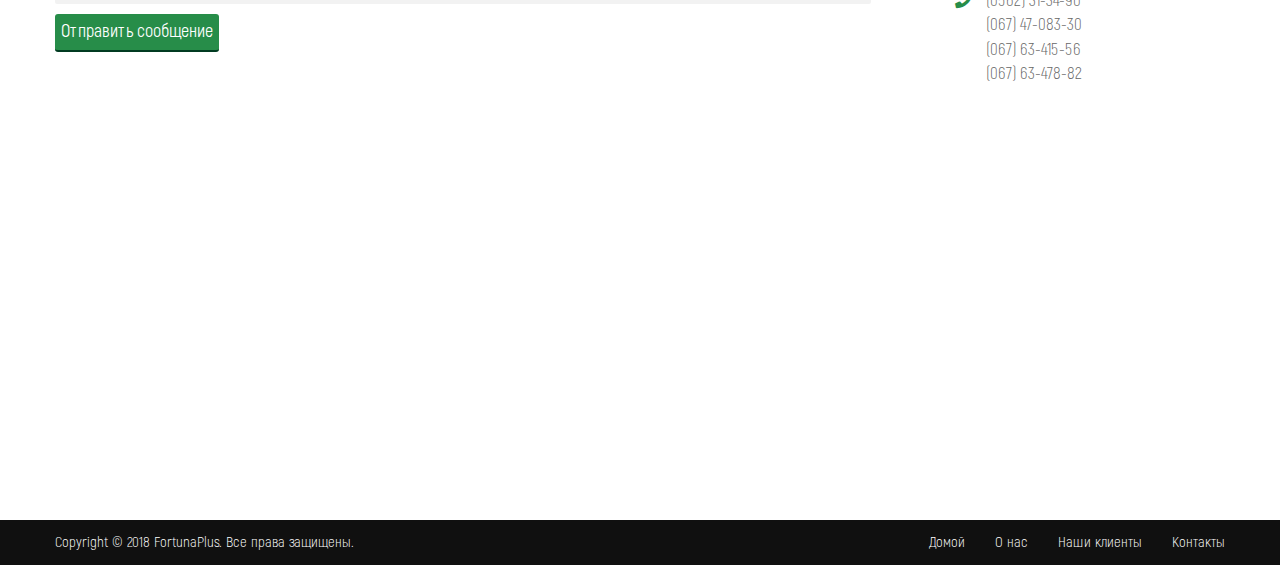
==== commit 9d45e6ce: "final" ====
--- a/index.html
+++ b/index.html
@@ -2,8 +2,10 @@
 <html lang="ru">
   <head>
 		<title>Fortuna Plus - Зелёный свет для Ваших грузов!</title>
-		<meta charset="utf-8" />
+		<meta charset="utf-8">
+		<meta http-equiv="X-UA-Compatible" content="IE=edge">
 		<meta name="viewport" content="width=device-width, initial-scale=1.0">
+		<meta name="description" content="УСЛУГИ НАДЕЖНЫХ ГРУЗОПЕРЕВОЗОК ПО ВСЕМУ МИРУ АВТОТРАНСПОРТОМ">
 		<link rel="stylesheet" href="css/slick.css">
 		<link rel="stylesheet" href="css/slick-theme.css">
 		<link rel="stylesheet" type="text/css" href="css/bootstrap.css">
@@ -15,38 +17,13 @@
 		<link rel="stylesheet" type="text/css" href="css/slicknav.css">
 		<link rel="stylesheet" href="css/prettyPhoto.css" type="text/css" media="screen" title="prettyPhoto main stylesheet" charset="utf-8" />
 		<link rel="stylesheet" type="text/css" href="css/style.css">
-		
-		
 		<script type="text/javascript" src="js/jquery-1.8.3.min.js"></script>
-		<script src="js/jquery.vide.min.js"></script>
-
-		<link href='http://fonts.googleapis.com/css?family=Roboto:400,300,700|Open+Sans:700' rel='stylesheet' type='text/css'>
-		<script type="text/javascript" src="js/jquery.mobile.customized.min.js"></script>
 		<script type="text/javascript" src="js/jquery.easing.1.3.js"></script> 
 		<script type="text/javascript" src="js/camera.min.js"></script>
-		<script type="text/javascript" src="js/myscript.js"></script>
-		<script src="js/sorting.js" type="text/javascript"></script>
-		<script src="js/jquery.isotope.js" type="text/javascript"></script>
-		<script type="text/javascript" src="js/jquery.nav.js"></script>
-		<script type="text/javascript" src="js/slick.min.js"></script>
-		<script type="text/javascript" src="js/jquery.maskedinput.min.js"></script>
-		<script src="js/jquery.disable.text.select.js"></script>
+		<script type="text/javascript" src="js/text-v.js"></script>
+		<script type="text/javascript" src="js/vide-m.js"></script>
+		
 
-		<script>
-			jQuery(function(){
-					jQuery('#camera_wrap_1').camera({
-					transPeriod: 500,
-					time: 3400,
-					height: '490px',
-					thumbnails: false,
-					pagination: true,
-					playPause: false,
-					loader: false,
-					navigation: false,
-					hover: false
-				});
-			});
-		</script>
 		
 	</head>
 	<body>
@@ -58,7 +35,7 @@
 				<h4 class="popup-header">Оставьте свои контактные данные <br>для связи</h4>
 			</div>
             <div class="form popup-form">
-              <form action="php/mailer/smart.php" method="POST" class="main-form contact-form">
+              <form action="telegram.php" method="POST" class="contact-form">
                 <input class="main-form-info" type="text" placeholder='Ваше имя *' name="user_name" required>
                 <input class="main-form-info phone" type="text" placeholder='Ваш телефон *' name="user_phone" required>
                 <input class="main-form-info" type="email" placeholder='Ваш E-mail *' name="user_e_mail" required>
@@ -77,7 +54,7 @@
 	<div id="menuF" class="header">
 		<div class="container">
 			<div class="row">
-				<div class="logo col-md-4 col-sm-6">
+				<div class="logo col-md-4">
 					<div class="logo">
 						<a href="#home"><img src="images/logo-сut.png"></a>
 					</div>
@@ -86,7 +63,7 @@
 					<div class="navmenu">
 						<div class="navmenu-child">
 							<ul id="menu">
-								<li><a href="#home" class="disableSelection">Домой</a></li>
+								<li><a href="#home">Домой</a></li>
 								<li><a href="#about">О нас</a></li>
 								<li><a href="#clients">Наши клиенты</a></li>
 								<li><a href="#contact">Контакты</a></li>
@@ -105,17 +82,17 @@
 						<div class="camera_wrap camera_white_skin" id="camera_wrap_1">
 							<div data-thumb="" data-src="images/slides/blank.gif">
 								<div class="img-responsive camera_caption fadeFromBottom">
-									<h2 class="disableSelection">Быстро.</h2>
+									<h2>Быстро.</h2>
 								</div>
 							</div>
 							<div data-thumb="" data-src="images/slides/blank.gif">
 								<div class="img-responsive camera_caption fadeFromBottom">
-									<h2 class="disableSelection">Качественно.</h2>
+									<h2>Качественно.</h2>
 								</div>
 							</div>
 							<div data-thumb="" data-src="images/slides/blank.gif">
 								<div class="img-responsive camera_caption fadeFromBottom">
-									<h2 class="disableSelection">Надежно.</h2>
+									<h2>Надежно.</h2>
 								</div>
 							</div>
 						</div><!-- #camera_wrap_1 -->
@@ -126,8 +103,8 @@
 		<div class="container">
 			<div class="row">
 				<div class="col-md-12 cBusiness">
-					<h3 class="disableSelection">Услуги надежных грузоперевозок по всему миру автотранспортом</h3>
-					<span class="disableSelection">Отправляем грузы в 62-х странах</span>
+					<h3>Услуги надежных грузоперевозок по всему миру автотранспортом</h3>
+					<span>Отправляем грузы в 62-х странах</span>
 				</div>
 			</div>
 		</div>
@@ -147,19 +124,19 @@
 			<div class="container">
 				<div class="row Fresh">
 					<div class="col-md-4 project">
-						<h3 id="counter" class="disableSelection">2002</h3>
-						<h4 class="disableSelection">Год основания</h4>
-						<p class="disableSelection">Наша компания основана в 2002 году и специализируется в области межрународных грузовых перевозок автомобильным транспортом. </p>
+						<h3 id="counter">2002</h3>
+						<h4>Год основания</h4>
+						<p>Наша компания основана в 2002 году и специализируется в области межрународных грузовых перевозок автомобильным транспортом. </p>
 					</div>
 					<div class="col-md-4 project">
-						<h3 id="counter1" class="disableSelection">786</h3>
-						<h4 class="disableSelection">Заказов</h4>
-						<p class="disableSelection">В год для 115 наших постоянных клиентов.  </p>
+						<h3 id="counter1">786</h3>
+						<h4>Заказов</h4>
+						<p>В год для 115 наших постоянных клиентов.  </p>
 					</div>
 					<div class="col-md-4 project">
-						<h3 id="counter2" class="disableSelection">10310000</h3>
-						<h4 class="disableSelection">Километров позади</h4>
-						<p class="disableSelection">Мы предоставляем грузовые перевозки всеми видами автомобильного транспорта. </p>
+						<h3 id="counter2">10310000</h3>
+						<h4>Километров позади</h4>
+						<p>Мы предоставляем грузовые перевозки всеми видами автомобильного транспорта. </p>
 					</div>		
 				</div>
 			</div>
@@ -168,24 +145,24 @@
 			<div class="row">
 				<div class="col-md-12 wwa">
 					<span name="about" ></span>
-					<h3 class="disableSelection">Как это работает?</h3>
+					<h3>Как это работает?</h3>
 				</div>
 			</div>
 		</div>
 		<div class="container">
 			<div class="row team">
 				<div class="col-md-4 b1">
-					<img class="img-responsive img-how-work disableSelection" src="images/w1.png">
-					<p class="disableSelection">Указываете нужный маршрут из точки А в точку Б, вес, объём и дату загрузки</p>
+					<img class="img-responsive img-how-work" src="images/w1.png">
+					<p>Указываете нужный маршрут из точки А в точку Б, вес, объём и дату загрузки</p>
 				</div>
 				<div class="col-md-4">
-					<img class="img-responsive img-how-work disableSelection" src="images/w2.png">
-					<p class="disableSelection">Мы готовим лучшее предложение по цене, надежности и скорости доставки</p>
+					<img class="img-responsive img-how-work" src="images/w2.png">
+					<p>Мы готовим лучшее предложение по цене, надежности и скорости доставки</p>
 				</div>
 
 				<div class="col-md-4 b3">
-						<img class="img-responsive img-how-work disableSelection" src="images/w3.png">
-						<p class="disableSelection">Вы получаете готовое предложение через 15 минут</p>
+						<img class="img-responsive img-how-work" src="images/w3.png">
+						<p>Вы получаете готовое предложение через 15 минут</p>
 				</div>
 			</div>
 		</div>
@@ -195,8 +172,8 @@
 				<div class="row Ama">
 					<div class="col-md-12">
 					<span name="projects" id="projectss"></span>
-					<h3 class="disableSelection">Почему мы?</h3>
-						<p class="disableSelection">К каждому клиенту у нас индивидуальный подход, для
+					<h3>Почему мы?</h3>
+						<p>К каждому клиенту у нас индивидуальный подход, для
 						стабильной и продуктивной работы клиенту выделяется
 						минимум два менеджера. Для клиентов подбираем
 						самых надежных и проверенных перевозчиков. Если
@@ -213,7 +190,7 @@
       <div class="container">
       	<div class="row">
       		<div class="col-md-12">
-      			<h2 class="features-header disableSelection">Преимущества работы с нами</h2>
+      			<h2 class="features-header">Преимущества работы с нами</h2>
       		</div>
       	</div>
       	<div class="row">
@@ -225,8 +202,8 @@
 	                    <img src="images/why-us/01.png" alt="">
 	                	</picture>
 			              </div>
-			                <h3 class="disableSelection">Большой выбор грузового транспорта</h3>
-							<p class="disableSelection">тент, автобус, контейнеровоз, открытая
+			                <h3>Большой выбор грузового транспорта</h3>
+							<p>тент, автобус, контейнеровоз, открытая
 							изотерм, бензовоз, контейнер-зерновоз, плитовоз,
 							бус, лесовоз, самосвал,
 							крытый реф., газовоз, меблевоз, скотовоз,
@@ -242,8 +219,8 @@
 	                    <img src="images/why-us/02.png" alt="">
 	                </picture>
 	              	</div>
-						<h3 class="disableSelection">Значительный опыт работы</h3>
-						<p class="disableSelection">Работая с 2002 года обладаем хорошей
+						<h3>Значительный опыт работы</h3>
+						<p>Работая с 2002 года обладаем хорошей
 						технической базой и штатом опытных
 						высококомпетентных сотрудников. За более, чем 15 лет работы мы выполнили более десятков тысяч перевозок.</p>
 	            </div>
@@ -255,8 +232,8 @@
 	                    <img src="images/why-us/03.png" alt="">
 	                </picture>
 	             	</div>
-						<h3 class="disableSelection">Использование современных технологий</h3>
-						<p class="disableSelection">Мы идём в ногу со временем, и используем последние технологические решения индустрии. <br>Специальное клиенто-
+						<h3>Использование современных технологий</h3>
+						<p>Мы идём в ногу со временем, и используем последние технологические решения индустрии. <br>Специальное клиенто-
 						ориентированное программное обеспечение -
 						для сопровождения грузов,
 						на базе облачных технологий Microsoft SharеPoint.</p>
@@ -269,8 +246,8 @@
 	                    <img src="images/why-us/04.png" alt="Экономите на материалах">
 	                </picture> 
 	              	</div>
-						<h3 class="h3-center disableSelection">Проверка перевозчика</h3>
-						<p class="disableSelection">Один из самых важных аспектов - это безопасность.<br>
+						<h3 class="h3-center">Проверка перевозчика</h3>
+						<p>Один из самых важных аспектов - это безопасность.<br>
 						Во избежании всех неипрятностей, мы досконально проверяем перевозчика и каждого водителя. <br>С помощью специализириваного программного обеспечения и баз данных, мы тщательно проверяем документы предприятия, документы водителя и документы на машину.</p>
 	            </div>
       			</div>
@@ -284,8 +261,8 @@
 			<div id="project1" ></div>
 				<div class="row Ama">
 					<div class="col-md-12">
-					<h3 class="disableSelection">Наши клиенты</h3>
-					<p class="disableSelection">C нами работают такие компании. Присоединяйтесь к числу лучших!</p>
+					<h3>Наши клиенты</h3>
+					<p>C нами работают такие компании. Присоединяйтесь к числу лучших!</p>
 				</div>
 			</div>
 		</div>
@@ -326,8 +303,8 @@
 			<div class="container">
 				<div class="row Ama">
 					<div class="col-md-12">
-					<h3 class="disableSelection">Остались вопросы?</h3>
-					<p class="disableSelection">Мы здесь, чтобы ответить на них!</p>
+					<h3>Остались вопросы?</h3>
+					<p>Мы здесь, чтобы ответить на них!</p>
 					</div>
 				</div>
 			</div>
@@ -335,20 +312,18 @@
 		<div class="container">
 			<div class="row">
 				<div class="col-md-9 col-xs-12 forma">
-					<form action="php/mailer/smart.php" method="POST" class="contact-form">
+					<form action="telegram.php" method="POST" class="contact-form">
 						<input type="text" class="col-md-6 col-xs-12 name" name="user_name" required placeholder='Ваше имя *'>
 						<input type="text" class="col-md-6 col-xs-12 phone" name="user_phone" required placeholder='Ваш телефон *'>
 						<input type="email" class="col-md-12 col-xs-12 email" name="user_e_mail" required placeholder='Ваш E-mail'>
 						<textarea type="text" class="col-md-12 col-xs-12 Message" name="user_message" required placeholder='Сообщение *'></textarea>
-						<div class="col-md-12 send-btn">
-							<button type="submit">Отправить сообщение</button>
-						</div>
+						<button type="submit">Отправить сообщение</button>
 					</form>
 				</div>
 				<div class="col-md-3 col-xs-12 cont">
 					<ul>
-						<li><a href="https:/www.facebook.com/fortunaplus" target="_blank"><i class="fab fa-facebook disableSelection"></i>Facebook</li></a>
-						<li><a href="skype:fortunaplus?chat"><i class="fab fa-skype disableSelection"></i>Skype</li></a>
+						<li><a href="https:/www.facebook.com/fortunaplus" target="_blank"><i class="fab fa-facebook"></i>Facebook</li></a>
+						<li><a href="skype:fortunaplus?chat"><i class="fab fa-skype"></i>Skype</li></a>
 						<li><a href="https://www.youtube.com/channel/UCZg1ebeXt86SbizeUIB988A" target="_blank"><i class="fab fa-youtube"></i>YouTube</li></a>
 						<li><i class="fa fa-at"></i>office@fortunaplus.com.ua</li></a>
 						<li><i class="fa fa-envelope-open"></i>г.Днепр, 49024 ул.Ферганская, дом 7</li>
@@ -365,14 +340,14 @@
 			</div>
 		</div>
 		<div class="line6">
-			<iframe src="https://www.google.com/maps/embed?pb=!1m23!1m12!1m3!1d2720.5282669088624!2d35.06550447304994!3d48.51253703432024!2m3!1f0!2f0!3f0!3m2!1i1024!2i768!4f13.1!4m8!3e6!4m0!4m5!1s0x40d9588c7363bd77%3A0x5bef9756eb1d8269!2sfortuna+plus!3m2!1d48.5135553!2d35.064305999999995!5e0!3m2!1sru!2sua!4v1518342544767" width="100%" height="750" frameborder="0" style="border:0" allowfullscreen></iframe>		
+			<iframe src="https://www.google.com/maps/embed?pb=!1m18!1m12!1m3!1d2643.026573398041!2d35.06211731566224!3d48.51355527925522!2m3!1f0!2f0!3f0!3m2!1i1024!2i768!4f13.1!3m3!1m2!1s0x40d9588c7363bd77%3A0x5bef9756eb1d8269!2sFortuna+Plyus+Tov!5e0!3m2!1sru!2sua!4v1518609247754" width="100%" height="750" frameborder="0" style="border:0" allowfullscreen></iframe>		
 		</div> 
 		</div>
 		<div class="lineBlack">
 			<div class="container">
 				<div class="row downLine">
 					<div class="col-md-6 text-left copy">
-						<p class="disableSelection">Copyright &copy; 2018 FortunaPlus. Все права защищены.</p>
+						<p>Copyright &copy; 2018 FortunaPlus. Все права защищены.</p>
 					</div>
 					<div class="col-md-6 text-right dm">
 						<ul id="downMenu">
@@ -385,97 +360,16 @@
 				</div>
 			</div>
 		</div>
-
-
-	<script src="js/jquery.prettyPhoto.js" type="text/javascript" charset="utf-8"></script>
 	<script src="js/bootstrap.min.js"></script>
 	<script src="js/jquery.slicknav.js"></script>
-	<script>
-		 $(function() {
-		$('.disableSelection').disableTextSelect(); // and enableTextSelect() to re-enable it again
-		});
-	</script>
-	<script>
-		$(document).ready(function(){
-			$('.clients-slider').slick({
-			  slidesToShow: 4,
-			  slidesToScroll: 1,
-			  autoplay: true,
-			  autoplaySpeed: 2200,
-			});
-		});
-	</script>
-	<script>
-		$(document).ready(function(){
-  			$("a[href*=#]").on("click", function(e){
-    		var anchor = $(this);
-  			$('html, body').stop().animate({
-   			 scrollTop: $(anchor.attr('href')).offset().top
-    		}, 900);
-    		e.preventDefault();
-    	return false;
-    });
-	});
-	</script>
-	<script>
-		$(document).ready(function(){
-		$('.popup-btn').on('click', function(event) {
-    	event.preventDefault();
-    	$('.popup').fadeIn();
-    	});
-  		$('.popup-close').on('click', function(event) {
-   		event.preventDefault();
-  		$('.popup').fadeOut();
-    	});
-  		});
-	</script>
-	<script>
-	$(function($){
-   	$(".phone").mask("+38 (999) 99-99-999");
-	});
-	</script>
-	<script type="text/javascript">
-	jQuery(document).ready(function(){
-		jQuery('#menu').slicknav();
-		
-	});
-	</script>
-	<script type="text/javascript">
-    $(document).ready(function(){
-       
-        var $menu = $("#menuF");
-            
-        $(window).scroll(function(){
-            if ( $(this).scrollTop() > 450 && $menu.hasClass("header") ){
-                $menu.fadeOut('10',function(){
-                    $(this).removeClass("header")
-                           .addClass("fixed transbg")
-                           .fadeIn('10');
-                });
-            } else if($(this).scrollTop() <= 400 && $menu.hasClass("fixed")) {
-                $menu.fadeOut('fast',function(){
-                    $(this).removeClass("fixed transbg")
-                           .addClass("header")
-                           .fadeIn('10');
-                });
-            }
-        });
-	});
-	</script>
-	  <script>
-    $('.contact-form').submit(function(event) {
-      event.preventDefault();
-      $.ajax({
-        type: "POST",
-        url: "php/mailer/smart.php",
-        data: $(this).serialize()
-      }).done(function() {
-        $(this).find("input").val("");
-        alert("Сообщение успешно отправлено");
-        $("form").trigger("reset");
-      });
-      return false;
-    });
-  </script>
+	<script src="js/ajax.js"></script>
+	<script src="js/slick.min.js"></script>
+	<script src="js/nav.js"></script>
+	<script src="js/nav-m.js"></script>	
+	<script src="js/p-mask.js"></script>	
+	<script src="js/popup.js"></script>	
+	<script src="js/scroll.js"></script>	
+	<script src="js/slider.js"></script>
+	<script src="js/jquery.maskedinput.min.js"></script>		
 	</body>
 </html>--- a/css/camera.css
+++ b/css/camera.css
@@ -1,1073 +1,277 @@
-/**************************
-*
-*	GENERAL
-*
-**************************/
-.camera_wrap a, .camera_wrap img, 
+.camera_wrap a, .camera_wrap img,
 .camera_wrap ol, .camera_wrap ul, .camera_wrap li,
 .camera_wrap table, .camera_wrap tbody, .camera_wrap tfoot, .camera_wrap thead, .camera_wrap tr, .camera_wrap th, .camera_wrap td
-.camera_thumbs_wrap a, .camera_thumbs_wrap img, 
+.camera_thumbs_wrap a, .camera_thumbs_wrap img,
 .camera_thumbs_wrap ol, .camera_thumbs_wrap ul, .camera_thumbs_wrap li,
-.camera_thumbs_wrap table, .camera_thumbs_wrap tbody, .camera_thumbs_wrap tfoot, .camera_thumbs_wrap thead, .camera_thumbs_wrap tr, .camera_thumbs_wrap th, .camera_thumbs_wrap td {
-	background: none;
-	border: 0;
-	font: inherit;
-	font-size: 100%;
-	margin: 0;
-	padding: 0;
-	vertical-align: baseline;
-	list-style: none
-}
-.camera_wrap {
-	display: none;
-	float: left;
-	position: relative;
-	z-index: 0;
-}
-.camera_wrap img {
-	max-width: none!important;
-}
-.camera_fakehover {
-	height: 100%;
-	min-height: 60px;
-	position: relative;
-	width: 100%;
-	z-index: 1;
-}
-.camera_wrap {
-	width: 100%;
-}
-.camera_src {
-	display: none;
-}
-.cameraCont, .cameraContents {
-	height: 100%;
-	position: relative;
-	width: 100%;
-	z-index: 1;
-}
-.cameraSlide {
-	bottom: 0;
-	left: 0;
-	position: absolute;
-	right: 0;
-	top: 0;
-	width: 100%;
-}
-.cameraContent {
-	bottom: 0;
-	display: none;
-	left: 0;
-	position: absolute;
-	right: 0;
-	top: 0;
-	width: 100%;
-}
-.camera_target {
-	display:none;
-	bottom: 0;
-		/*height: 100%;    */      /*gallery*/
-		/*position: absolute; */   /*gallery*/
-	left: 0;
-	overflow: hidden;
-	right: 0;
-	text-align: left;
-	top: 0;
-	width: 100%;
-	z-index: 0;
-}
-.camera_overlayer {
-	bottom: 0;
-	height: 100%;
-	left: 0;
-	overflow: hidden;
-	position: absolute;
-	right: 0;
-	top: 0;
-	width: 100%;
-	z-index: 0;
-}
-.camera_target_content {
-	bottom: 0;
-	left: 0;
-	overflow: hidden;
-	position: absolute;
-	right: 0;
-	top: 0;
-	z-index: 2;
-}
-.camera_target_content .camera_link {
-    background: url(../images/blank.gif);
-	display: block;
-	height: 100%;
-	text-decoration: none;
-}
-.camera_loader {
-    background: #fff url(../images/camera-loader.gif) no-repeat center;
-	background: rgba(255, 255, 255, 0.9) url(../images/camera-loader.gif) no-repeat center;
-	border: 1px solid #ffffff;
-	-webkit-border-radius: 18px;
-	-moz-border-radius: 18px;
-	border-radius: 18px;
-	height: 36px;
-	left: 50%;
-	overflow: hidden;
-	position: absolute;
-	//margin: -18px 0 0 -18px;
-	top: 30%;
-	width: 36px;
-	z-index: 3;
-}
-.camera_bar {
-	bottom: 0;
-	left: 0;
-	overflow: hidden;
-	position: absolute;
-	right: 0;
-	top: 0;
-	z-index: 3;
-}
-.camera_thumbs_wrap.camera_left .camera_bar, .camera_thumbs_wrap.camera_right .camera_bar {
-	height: 100%;
-	position: absolute;
-	width: auto;
-}
-.camera_thumbs_wrap.camera_bottom .camera_bar, .camera_thumbs_wrap.camera_top .camera_bar {
-	height: auto;
-	position: absolute;
-	width: 100%;
-}
-.camera_nav_cont {
-	height: 65px;
-	overflow: hidden;
-	position: absolute;
-	right: 9px;
-	top: 15px;
-	width: 120px;
-	z-index: 4;
-}
-.camera_caption {
-	left: -20px;
-	top: 320px;
-	display: block;
-	position: absolute;
-	//width: 100%;
-}
-.camera_caption > div {
-	padding: 10px 20px;
-}
-.camerarelative {
-	overflow: hidden;
-	position: relative;
-}
-.imgFake {
-	cursor: pointer;
-}
-.camera_prevThumbs {
-	bottom: 4px;
-	cursor: pointer;
-	left: 0;
-	position: absolute;
-	top: 4px;
-	visibility: hidden;
-	width: 30px;
-	z-index: 10;
-}
-.camera_prevThumbs div {
-	background: url(../images/camera_skins.png) no-repeat -160px 0;
-	display: block;
-	height: 40px;
-	margin-top: -20px;
-	position: absolute;
-	top: 50%;
-	width: 30px;
-}
-.camera_nextThumbs {
-	bottom: 4px;
-	cursor: pointer;
-	position: absolute;
-	right: 0;
-	top: 4px;
-	visibility: hidden;
-	width: 30px;
-	z-index: 10;
-}
-.camera_nextThumbs div {
-	background: url(../images/camera_skins.png) no-repeat -190px 0;
-	display: block;
-	height: 40px;
-	margin-top: -20px;
-	position: absolute;
-	top: 50%;
-	width: 30px;
-}
-.camera_command_wrap .hideNav {
-	display: none;
-}
-.camera_command_wrap {
-	left: 0;
-	position: relative;
-	right:0;
-	z-index: 4;
-}
-.camera_wrap .camera_pag .camera_pag_ul {
-	list-style: none;
-	margin: 0;
-	padding: 0;
-	text-align: left;
-}
-.camera_wrap .camera_pag .camera_pag_ul li {
-	-webkit-border-radius: 8px;
-	-moz-border-radius: 8px;
-	border-radius: 8px;
-	cursor: pointer;
-	display: inline-block;
-	height: 10px !important;
-	margin: 30px 5px;
-	position: relative;
-	text-align: left;
-	text-indent: -9999px;
-	width: 10px !important;
-}
-.camera_commands_emboss .camera_pag .camera_pag_ul li {
-	-moz-box-shadow:
-		0px 1px 0px rgba(255,255,255,1),
-		inset 0px 1px 1px rgba(0,0,0,0.2);
-	-webkit-box-shadow:
-		0px 1px 0px rgba(255,255,255,1),
-		inset 0px 1px 1px rgba(0,0,0,0.2);
-	box-shadow:
-		0px 1px 0px rgba(255,255,255,1),
-		inset 0px 1px 1px rgba(0,0,0,0.2);
-}
-.camera_wrap .camera_pag .camera_pag_ul li > span {
-	-webkit-border-radius: 5px;
-	-moz-border-radius: 5px;
-	border-radius: 5px;
-	height: 10px;
-	left: 0px;
-	overflow: hidden;
-	position: absolute;
-	top: 0px;
-	width: 10px;
-}
-/*.camera_commands_emboss .camera_pag .camera_pag_ul li:hover > span {
-	-moz-box-shadow:
-		0px 1px 0px rgba(255,255,255,1),
-		//inset 0px 1px 1px rgba(0,0,0,0.2);
-	-webkit-box-shadow:
-		0px 1px 0px rgba(255,255,255,1),
-		//inset 0px 1px 1px rgba(0,0,0,0.2);
-	box-shadow:
-		0px 1px 0px rgba(255,255,255,1),
-		//inset 0px 1px 1px rgba(0,0,0,0.2);
-}*/
-.camera_wrap .camera_pag .camera_pag_ul li.cameracurrent > span {
-	-moz-box-shadow: 0;
-	-webkit-box-shadow: 0;
-	box-shadow: 0;
-}
-.camera_pag_ul li img {
-	display: none;
-	position: absolute;
-}
-.camera_pag_ul .thumb_arrow {
-    border-left: 4px solid transparent;
-    border-right: 4px solid transparent;
-    border-top: 4px solid;
-	top: 0;
-	left: 50%;
-	//margin-left: -4px;
-	position: absolute;
-}
-.camera_prev, .camera_next, .camera_commands {
-	cursor: pointer;
-	height: 40px;
-	margin-top: -20px;
-	position: absolute;
-	top: 50%;
-	width: 40px;
-	z-index: 2;
-}
-.camera_prev {
-	left: 0;
-}
-.camera_prev > span {
-	background: url(../images/camera_skins.png) no-repeat 0 0;
-	display: block;
-	height: 40px;
-	width: 40px;
-}
-.camera_next {
-	right: 0;
-}
-.camera_next > span {
-	background: url(../images/camera_skins.png) no-repeat -40px 0;
-	display: block;
-	height: 40px;
-	width: 40px;
-}
-.camera_commands {
-	right: 41px;
-}
-.camera_commands > .camera_play {
-	background: url(../images/camera_skins.png) no-repeat -80px 0;
-	height: 40px;
-	width: 40px;
-}
-.camera_commands > .camera_stop {
-	background: url(../images/camera_skins.png) no-repeat -120px 0;
-	display: block;
-	height: 40px;
-	width: 40px;
-}
-.camera_wrap .camera_pag .camera_pag_ul li {
-	-webkit-border-radius: 8px;
-	-moz-border-radius: 8px;
-	border-radius: 8px;
-	cursor: pointer;
-	display: inline-block;
-	height: 16px;
-	margin: 30px 5px;
-	position: relative;
-	text-indent: -9999px;
-	width: 16px;
-}
-.camera_thumbs_cont {
-	-webkit-border-bottom-right-radius: 4px;
-	-webkit-border-bottom-left-radius: 4px;
-	-moz-border-radius-bottomright: 4px;
-	-moz-border-radius-bottomleft: 4px;
-	border-bottom-right-radius: 4px;
-	border-bottom-left-radius: 4px;
-	overflow: hidden;
-	position: relative;
-	width: 100%;
-}
-.camera_commands_emboss .camera_thumbs_cont {
-	-moz-box-shadow:
-		0px 1px 0px rgba(255,255,255,1),
-		inset 0px 1px 1px rgba(0,0,0,0.2);
-	-webkit-box-shadow:
-		0px 1px 0px rgba(255,255,255,1),
-		inset 0px 1px 1px rgba(0,0,0,0.2);
-	box-shadow:
-		0px 1px 0px rgba(255,255,255,1),
-		inset 0px 1px 1px rgba(0,0,0,0.2);
-}
-.camera_thumbs_cont > div {
-	float: left;
-	width: 100%;
-}
-.camera_thumbs_cont ul {
-	overflow: hidden;
-	padding: 3px 4px 8px;
-	position: relative;
-	text-align: center;
-}
-.camera_thumbs_cont ul li {
-	display: inline;
-	padding: 0 4px;
-}
-.camera_thumbs_cont ul li > img {
-	border: 1px solid;
-	cursor: pointer;
-	margin-top: 5px;
-	vertical-align:bottom;
-}
-.camera_clear {
-	display: block;
-	clear: both;
-}
-.showIt {
-	display: none;
-}
-.camera_clear {
-	clear: both;
-	display: block;
-	height: 1px;
-	margin: -1px 0 25px;
-	position: relative;
-}
-/**************************
-*
-*	COLORS & SKINS
-*
-**************************/
-.pattern_1 .camera_overlayer {
-	background: url(../images/patterns/overlay1.png) repeat;
-}
-.pattern_2 .camera_overlayer {
-	background: url(../images/patterns/overlay2.png) repeat;
-}
-.pattern_3 .camera_overlayer {
-	background: url(../images/patterns/overlay3.png) repeat;
-}
-.pattern_4 .camera_overlayer {
-	background: url(../images/patterns/overlay4.png) repeat;
-}
-.pattern_5 .camera_overlayer {
-	background: url(../images/patterns/overlay5.png) repeat;
-}
-.pattern_6 .camera_overlayer {
-	background: url(../images/patterns/overlay6.png) repeat;
-}
-.pattern_7 .camera_overlayer {
-	background: url(../images/patterns/overlay7.png) repeat;
-}
-.pattern_8 .camera_overlayer {
-	background: url(../images/patterns/overlay8.png) repeat;
-}
-.pattern_9 .camera_overlayer {
-	background: url(../images/patterns/overlay9.png) repeat;
-}
-.pattern_10 .camera_overlayer {
-	background: url(../images/patterns/overlay10.png) repeat;
-}
-.camera_caption {
-	color: #fff;
-}
-.camera_caption > div {
-	margin-top: -250px;
-	//background: #000;
-	//background: rgba(0, 0, 0, 0.8);
-}
-.camera_wrap .camera_pag .camera_pag_ul li {
-	background: #796c69;
-}
-.camera_wrap .camera_pag .camera_pag_ul li:hover > span {
-	background: #796c69;
-}
-.camera_wrap .camera_pag .camera_pag_ul li.cameracurrent > span {
-	background: #fff;
-}
-.camera_pag_ul li img {
-	border: 4px solid #e6e6e6;
-	-moz-box-shadow: 0px 3px 6px rgba(0,0,0,.5);
-	-webkit-box-shadow: 0px 3px 6px rgba(0,0,0,.5);
-	box-shadow: 0px 3px 6px rgba(0,0,0,.5);
-}
-.camera_pag_ul .thumb_arrow {
-    border-top-color: #e6e6e6;
-}
-.camera_pag{
-	margin-top: -149px;
-}	
-.camera_prevThumbs, .camera_nextThumbs, .camera_prev, .camera_next, .camera_commands, .camera_thumbs_cont {
-	//background: #d8d8d8;
-	//background: rgba(216, 216, 216, 0.85);
-}
-.camera_wrap .camera_pag .camera_pag_ul li {
-	background: #b7b7b7;
-}
-.camera_thumbs_cont ul li > img {
-	border-color: 1px solid #000;
-}
-/*AMBER SKIN*/
-.camera_amber_skin .camera_prevThumbs div {
-	background-position: -160px -160px;
-}
-.camera_amber_skin .camera_nextThumbs div {
-	background-position: -190px -160px;
-}
-.camera_amber_skin .camera_prev > span {
-	background-position: 0 -160px;
-}
-.camera_amber_skin .camera_next > span {
-	background-position: -40px -160px;
-}
-.camera_amber_skin .camera_commands > .camera_play {
-	background-position: -80px -160px;
-}
-.camera_amber_skin .camera_commands > .camera_stop {
-	background-position: -120px -160px;
-}
-/*ASH SKIN*/
-.camera_ash_skin .camera_prevThumbs div {
-	background-position: -160px -200px;
-}
-.camera_ash_skin .camera_nextThumbs div {
-	background-position: -190px -200px;
-}
-.camera_ash_skin .camera_prev > span {
-	background-position: 0 -200px;
-}
-.camera_ash_skin .camera_next > span {
-	background-position: -40px -200px;
-}
-.camera_ash_skin .camera_commands > .camera_play {
-	background-position: -80px -200px;
-}
-.camera_ash_skin .camera_commands > .camera_stop {
-	background-position: -120px -200px;
-}
-/*AZURE SKIN*/
-.camera_azure_skin .camera_prevThumbs div {
-	background-position: -160px -240px;
-}
-.camera_azure_skin .camera_nextThumbs div {
-	background-position: -190px -240px;
-}
-.camera_azure_skin .camera_prev > span {
-	background-position: 0 -240px;
-}
-.camera_azure_skin .camera_next > span {
-	background-position: -40px -240px;
-}
-.camera_azure_skin .camera_commands > .camera_play {
-	background-position: -80px -240px;
-}
-.camera_azure_skin .camera_commands > .camera_stop {
-	background-position: -120px -240px;
-}
-/*BEIGE SKIN*/
-.camera_beige_skin .camera_prevThumbs div {
-	background-position: -160px -120px;
-}
-.camera_beige_skin .camera_nextThumbs div {
-	background-position: -190px -120px;
-}
-.camera_beige_skin .camera_prev > span {
-	background-position: 0 -120px;
-}
-.camera_beige_skin .camera_next > span {
-	background-position: -40px -120px;
-}
-.camera_beige_skin .camera_commands > .camera_play {
-	background-position: -80px -120px;
-}
-.camera_beige_skin .camera_commands > .camera_stop {
-	background-position: -120px -120px;
-}
-/*BLACK SKIN*/
-.camera_black_skin .camera_prevThumbs div {
-	background-position: -160px -40px;
-}
-.camera_black_skin .camera_nextThumbs div {
-	background-position: -190px -40px;
-}
-.camera_black_skin .camera_prev > span {
-	background-position: 0 -40px;
-}
-.camera_black_skin .camera_next > span {
-	background-position: -40px -40px;
-}
-.camera_black_skin .camera_commands > .camera_play {
-	background-position: -80px -40px;
-}
-.camera_black_skin .camera_commands > .camera_stop {
-	background-position: -120px -40px;
-}
-/*BLUE SKIN*/
-.camera_blue_skin .camera_prevThumbs div {
-	background-position: -160px -280px;
-}
-.camera_blue_skin .camera_nextThumbs div {
-	background-position: -190px -280px;
-}
-.camera_blue_skin .camera_prev > span {
-	background-position: 0 -280px;
-}
-.camera_blue_skin .camera_next > span {
-	background-position: -40px -280px;
-}
-.camera_blue_skin .camera_commands > .camera_play {
-	background-position: -80px -280px;
-}
-.camera_blue_skin .camera_commands > .camera_stop {
-	background-position: -120px -280px;
-}
-/*BROWN SKIN*/
-.camera_brown_skin .camera_prevThumbs div {
-	background-position: -160px -320px;
-}
-.camera_brown_skin .camera_nextThumbs div {
-	background-position: -190px -320px;
-}
-.camera_brown_skin .camera_prev > span {
-	background-position: 0 -320px;
-}
-.camera_brown_skin .camera_next > span {
-	background-position: -40px -320px;
-}
-.camera_brown_skin .camera_commands > .camera_play {
-	background-position: -80px -320px;
-}
-.camera_brown_skin .camera_commands > .camera_stop {
-	background-position: -120px -320px;
-}
-/*BURGUNDY SKIN*/
-.camera_burgundy_skin .camera_prevThumbs div {
-	background-position: -160px -360px;
-}
-.camera_burgundy_skin .camera_nextThumbs div {
-	background-position: -190px -360px;
-}
-.camera_burgundy_skin .camera_prev > span {
-	background-position: 0 -360px;
-}
-.camera_burgundy_skin .camera_next > span {
-	background-position: -40px -360px;
-}
-.camera_burgundy_skin .camera_commands > .camera_play {
-	background-position: -80px -360px;
-}
-.camera_burgundy_skin .camera_commands > .camera_stop {
-	background-position: -120px -360px;
-}
-/*CHARCOAL SKIN*/
-.camera_charcoal_skin .camera_prevThumbs div {
-	background-position: -160px -400px;
-}
-.camera_charcoal_skin .camera_nextThumbs div {
-	background-position: -190px -400px;
-}
-.camera_charcoal_skin .camera_prev > span {
-	background-position: 0 -400px;
-}
-.camera_charcoal_skin .camera_next > span {
-	background-position: -40px -400px;
-}
-.camera_charcoal_skin .camera_commands > .camera_play {
-	background-position: -80px -400px;
-}
-.camera_charcoal_skin .camera_commands > .camera_stop {
-	background-position: -120px -400px;
-}
-/*CHOCOLATE SKIN*/
-.camera_chocolate_skin .camera_prevThumbs div {
-	background-position: -160px -440px;
-}
-.camera_chocolate_skin .camera_nextThumbs div {
-	background-position: -190px -440px;
-}
-.camera_chocolate_skin .camera_prev > span {
-	background-position: 0 -440px;
-}
-.camera_chocolate_skin .camera_next > span {
-	background-position: -40px -440px;
-}
-.camera_chocolate_skin .camera_commands > .camera_play {
-	background-position: -80px -440px;
-}
-.camera_chocolate_skin .camera_commands > .camera_stop {
-	background-position: -120px -440px	;
-}
-/*COFFEE SKIN*/
-.camera_coffee_skin .camera_prevThumbs div {
-	background-position: -160px -480px;
-}
-.camera_coffee_skin .camera_nextThumbs div {
-	background-position: -190px -480px;
-}
-.camera_coffee_skin .camera_prev > span {
-	background-position: 0 -480px;
-}
-.camera_coffee_skin .camera_next > span {
-	background-position: -40px -480px;
-}
-.camera_coffee_skin .camera_commands > .camera_play {
-	background-position: -80px -480px;
-}
-.camera_coffee_skin .camera_commands > .camera_stop {
-	background-position: -120px -480px	;
-}
-/*CYAN SKIN*/
-.camera_cyan_skin .camera_prevThumbs div {
-	background-position: -160px -520px;
-}
-.camera_cyan_skin .camera_nextThumbs div {
-	background-position: -190px -520px;
-}
-.camera_cyan_skin .camera_prev > span {
-	background-position: 0 -520px;
-}
-.camera_cyan_skin .camera_next > span {
-	background-position: -40px -520px;
-}
-.camera_cyan_skin .camera_commands > .camera_play {
-	background-position: -80px -520px;
-}
-.camera_cyan_skin .camera_commands > .camera_stop {
-	background-position: -120px -520px	;
-}
-/*FUCHSIA SKIN*/
-.camera_fuchsia_skin .camera_prevThumbs div {
-	background-position: -160px -560px;
-}
-.camera_fuchsia_skin .camera_nextThumbs div {
-	background-position: -190px -560px;
-}
-.camera_fuchsia_skin .camera_prev > span {
-	background-position: 0 -560px;
-}
-.camera_fuchsia_skin .camera_next > span {
-	background-position: -40px -560px;
-}
-.camera_fuchsia_skin .camera_commands > .camera_play {
-	background-position: -80px -560px;
-}
-.camera_fuchsia_skin .camera_commands > .camera_stop {
-	background-position: -120px -560px	;
-}
-/*GOLD SKIN*/
-.camera_gold_skin .camera_prevThumbs div {
-	background-position: -160px -600px;
-}
-.camera_gold_skin .camera_nextThumbs div {
-	background-position: -190px -600px;
-}
-.camera_gold_skin .camera_prev > span {
-	background-position: 0 -600px;
-}
-.camera_gold_skin .camera_next > span {
-	background-position: -40px -600px;
-}
-.camera_gold_skin .camera_commands > .camera_play {
-	background-position: -80px -600px;
-}
-.camera_gold_skin .camera_commands > .camera_stop {
-	background-position: -120px -600px	;
-}
-/*GREEN SKIN*/
-.camera_green_skin .camera_prevThumbs div {
-	background-position: -160px -640px;
-}
-.camera_green_skin .camera_nextThumbs div {
-	background-position: -190px -640px;
-}
-.camera_green_skin .camera_prev > span {
-	background-position: 0 -640px;
-}
-.camera_green_skin .camera_next > span {
-	background-position: -40px -640px;
-}
-.camera_green_skin .camera_commands > .camera_play {
-	background-position: -80px -640px;
-}
-.camera_green_skin .camera_commands > .camera_stop {
-	background-position: -120px -640px	;
-}
-/*GREY SKIN*/
-.camera_grey_skin .camera_prevThumbs div {
-	background-position: -160px -680px;
-}
-.camera_grey_skin .camera_nextThumbs div {
-	background-position: -190px -680px;
-}
-.camera_grey_skin .camera_prev > span {
-	background-position: 0 -680px;
-}
-.camera_grey_skin .camera_next > span {
-	background-position: -40px -680px;
-}
-.camera_grey_skin .camera_commands > .camera_play {
-	background-position: -80px -680px;
-}
-.camera_grey_skin .camera_commands > .camera_stop {
-	background-position: -120px -680px	;
-}
-/*INDIGO SKIN*/
-.camera_indigo_skin .camera_prevThumbs div {
-	background-position: -160px -720px;
-}
-.camera_indigo_skin .camera_nextThumbs div {
-	background-position: -190px -720px;
-}
-.camera_indigo_skin .camera_prev > span {
-	background-position: 0 -720px;
-}
-.camera_indigo_skin .camera_next > span {
-	background-position: -40px -720px;
-}
-.camera_indigo_skin .camera_commands > .camera_play {
-	background-position: -80px -720px;
-}
-.camera_indigo_skin .camera_commands > .camera_stop {
-	background-position: -120px -720px	;
-}
-/*KHAKI SKIN*/
-.camera_khaki_skin .camera_prevThumbs div {
-	background-position: -160px -760px;
-}
-.camera_khaki_skin .camera_nextThumbs div {
-	background-position: -190px -760px;
-}
-.camera_khaki_skin .camera_prev > span {
-	background-position: 0 -760px;
-}
-.camera_khaki_skin .camera_next > span {
-	background-position: -40px -760px;
-}
-.camera_khaki_skin .camera_commands > .camera_play {
-	background-position: -80px -760px;
-}
-.camera_khaki_skin .camera_commands > .camera_stop {
-	background-position: -120px -760px	;
-}
-/*LIME SKIN*/
-.camera_lime_skin .camera_prevThumbs div {
-	background-position: -160px -800px;
-}
-.camera_lime_skin .camera_nextThumbs div {
-	background-position: -190px -800px;
-}
-.camera_lime_skin .camera_prev > span {
-	background-position: 0 -800px;
-}
-.camera_lime_skin .camera_next > span {
-	background-position: -40px -800px;
-}
-.camera_lime_skin .camera_commands > .camera_play {
-	background-position: -80px -800px;
-}
-.camera_lime_skin .camera_commands > .camera_stop {
-	background-position: -120px -800px	;
-}
-/*MAGENTA SKIN*/
-.camera_magenta_skin .camera_prevThumbs div {
-	background-position: -160px -840px;
-}
-.camera_magenta_skin .camera_nextThumbs div {
-	background-position: -190px -840px;
-}
-.camera_magenta_skin .camera_prev > span {
-	background-position: 0 -840px;
-}
-.camera_magenta_skin .camera_next > span {
-	background-position: -40px -840px;
-}
-.camera_magenta_skin .camera_commands > .camera_play {
-	background-position: -80px -840px;
-}
-.camera_magenta_skin .camera_commands > .camera_stop {
-	background-position: -120px -840px	;
-}
-/*MAROON SKIN*/
-.camera_maroon_skin .camera_prevThumbs div {
-	background-position: -160px -880px;
-}
-.camera_maroon_skin .camera_nextThumbs div {
-	background-position: -190px -880px;
-}
-.camera_maroon_skin .camera_prev > span {
-	background-position: 0 -880px;
-}
-.camera_maroon_skin .camera_next > span {
-	background-position: -40px -880px;
-}
-.camera_maroon_skin .camera_commands > .camera_play {
-	background-position: -80px -880px;
-}
-.camera_maroon_skin .camera_commands > .camera_stop {
-	background-position: -120px -880px	;
-}
-/*ORANGE SKIN*/
-.camera_orange_skin .camera_prevThumbs div {
-	background-position: -160px -920px;
-}
-.camera_orange_skin .camera_nextThumbs div {
-	background-position: -190px -920px;
-}
-.camera_orange_skin .camera_prev > span {
-	background-position: 0 -920px;
-}
-.camera_orange_skin .camera_next > span {
-	background-position: -40px -920px;
-}
-.camera_orange_skin .camera_commands > .camera_play {
-	background-position: -80px -920px;
-}
-.camera_orange_skin .camera_commands > .camera_stop {
-	background-position: -120px -920px	;
-}
-/*OLIVE SKIN*/
-.camera_olive_skin .camera_prevThumbs div {
-	background-position: -160px -1080px;
-}
-.camera_olive_skin .camera_nextThumbs div {
-	background-position: -190px -1080px;
-}
-.camera_olive_skin .camera_prev > span {
-	background-position: 0 -1080px;
-}
-.camera_olive_skin .camera_next > span {
-	background-position: -40px -1080px;
-}
-.camera_olive_skin .camera_commands > .camera_play {
-	background-position: -80px -1080px;
-}
-.camera_olive_skin .camera_commands > .camera_stop {
-	background-position: -120px -1080px	;
-}
-/*PINK SKIN*/
-.camera_pink_skin .camera_prevThumbs div {
-	background-position: -160px -960px;
-}
-.camera_pink_skin .camera_nextThumbs div {
-	background-position: -190px -960px;
-}
-.camera_pink_skin .camera_prev > span {
-	background-position: 0 -960px;
-}
-.camera_pink_skin .camera_next > span {
-	background-position: -40px -960px;
-}
-.camera_pink_skin .camera_commands > .camera_play {
-	background-position: -80px -960px;
-}
-.camera_pink_skin .camera_commands > .camera_stop {
-	background-position: -120px -960px	;
-}
-/*PISTACHIO SKIN*/
-.camera_pistachio_skin .camera_prevThumbs div {
-	background-position: -160px -1040px;
-}
-.camera_pistachio_skin .camera_nextThumbs div {
-	background-position: -190px -1040px;
-}
-.camera_pistachio_skin .camera_prev > span {
-	background-position: 0 -1040px;
-}
-.camera_pistachio_skin .camera_next > span {
-	background-position: -40px -1040px;
-}
-.camera_pistachio_skin .camera_commands > .camera_play {
-	background-position: -80px -1040px;
-}
-.camera_pistachio_skin .camera_commands > .camera_stop {
-	background-position: -120px 